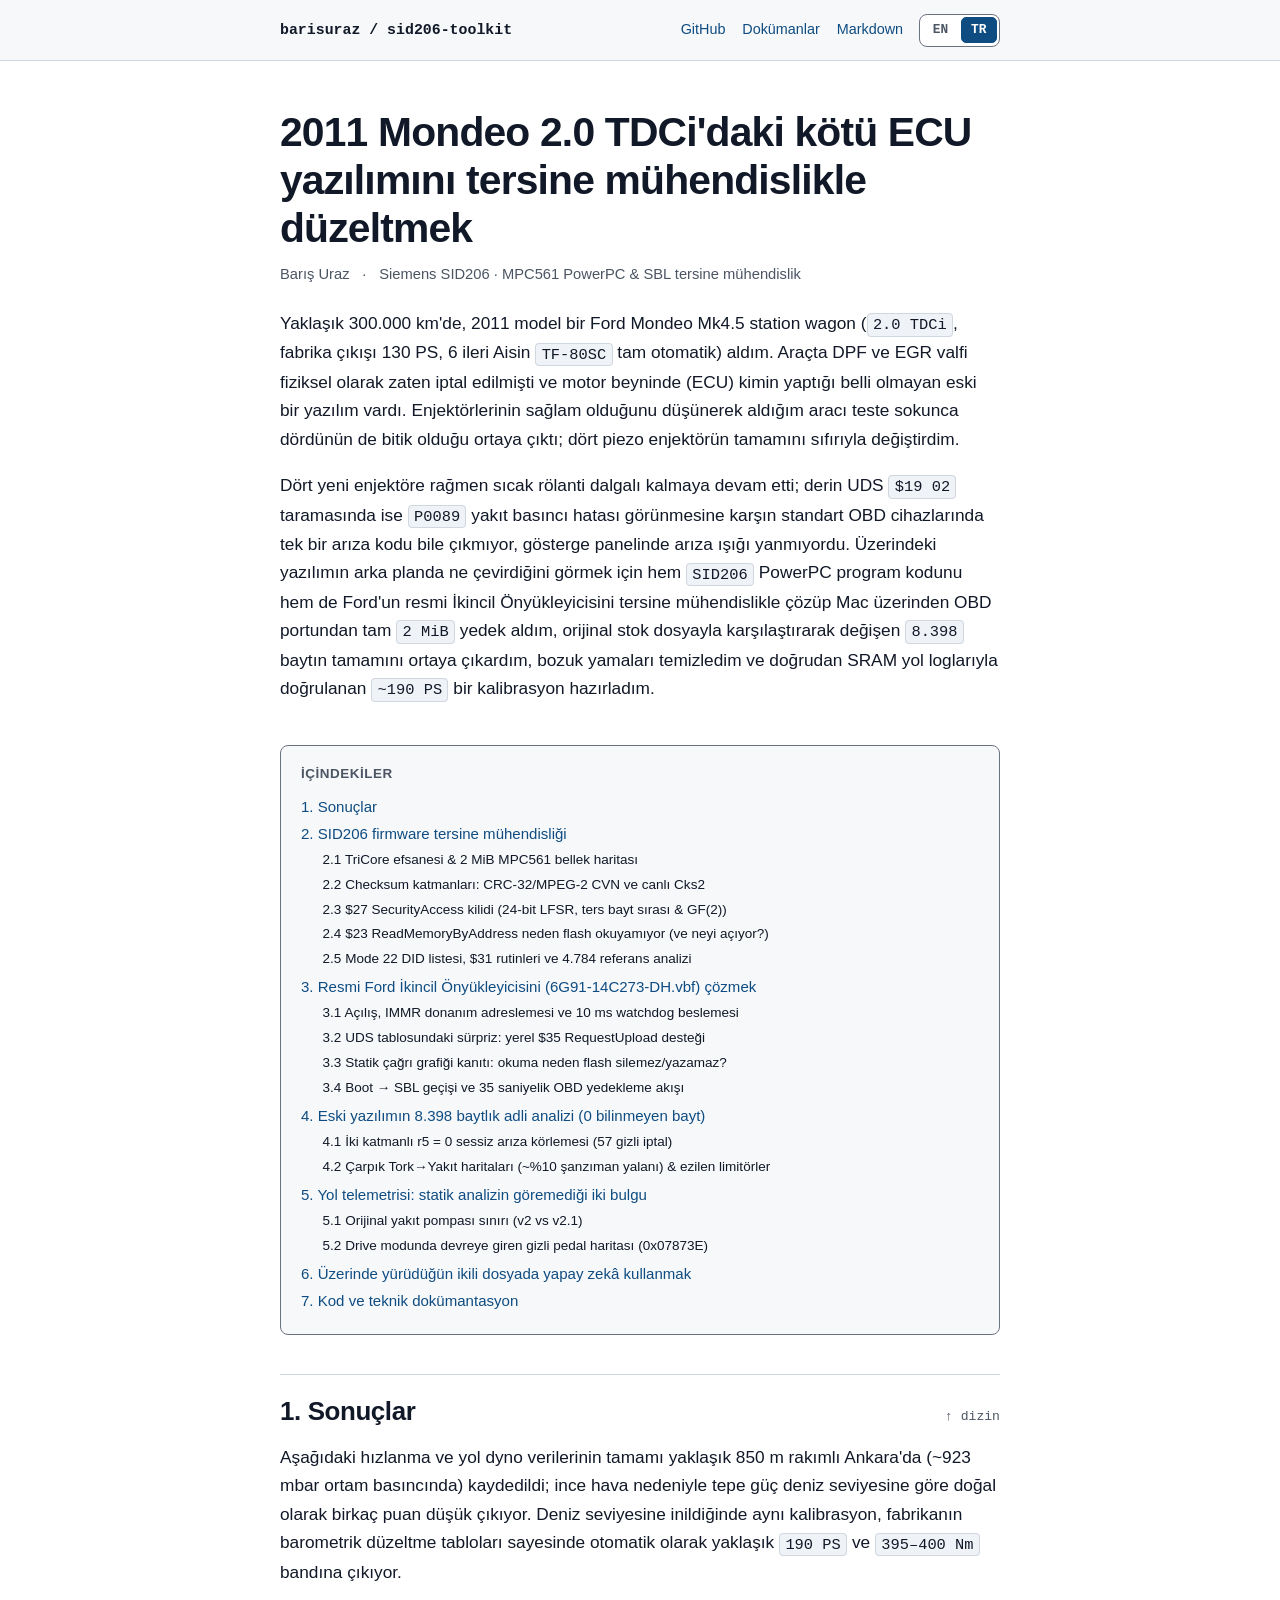
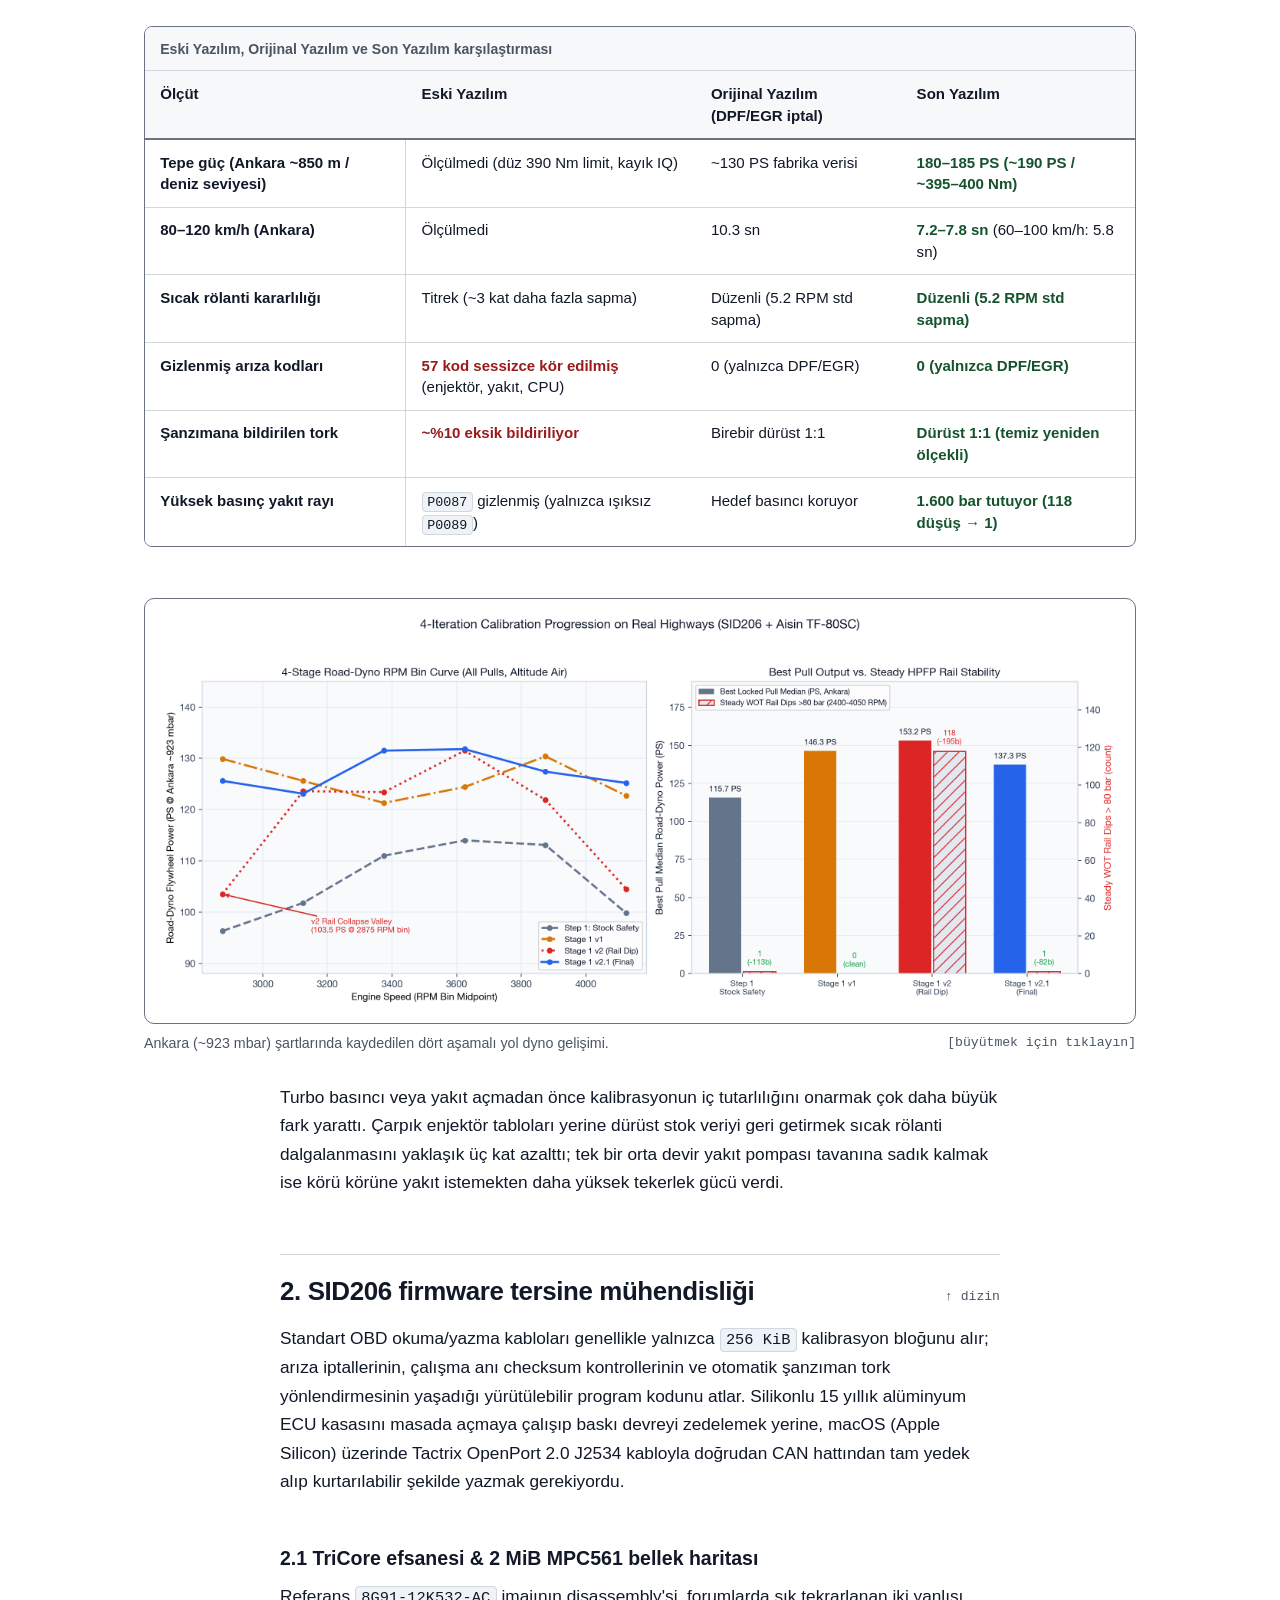
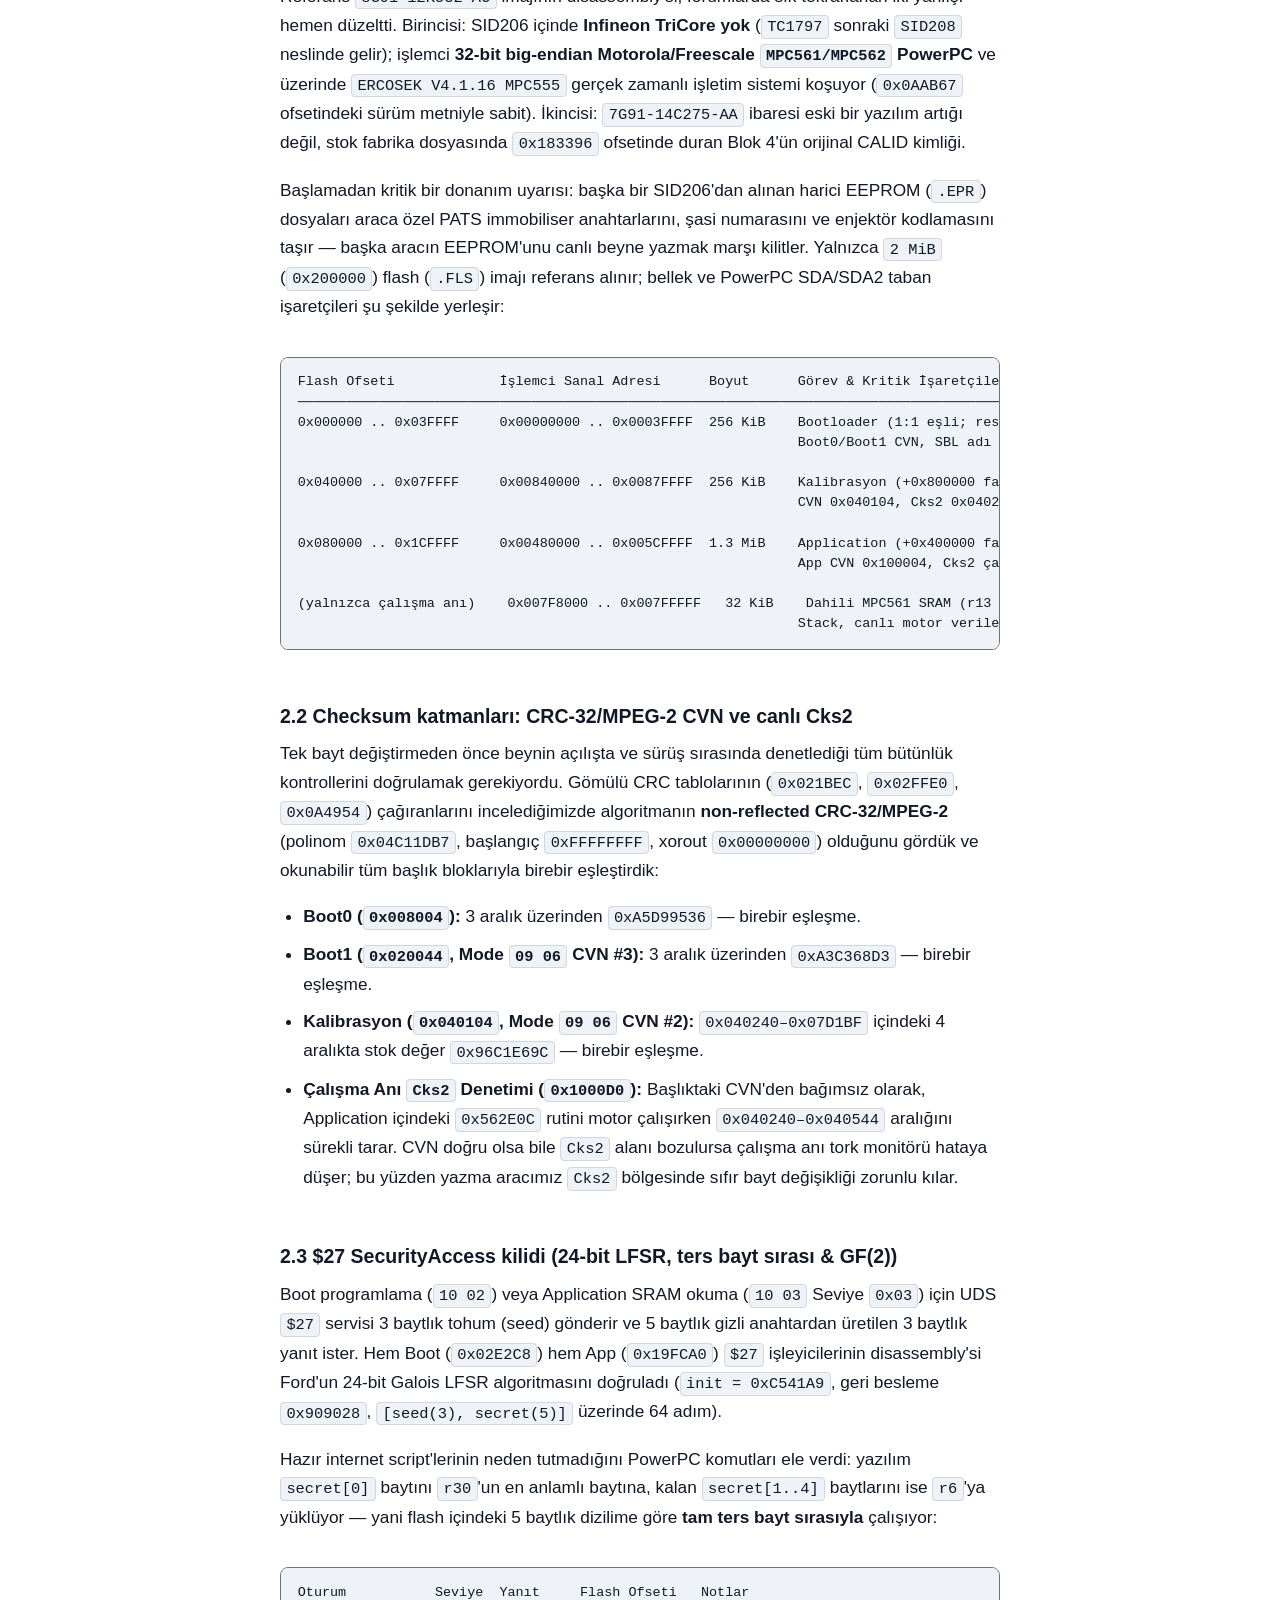
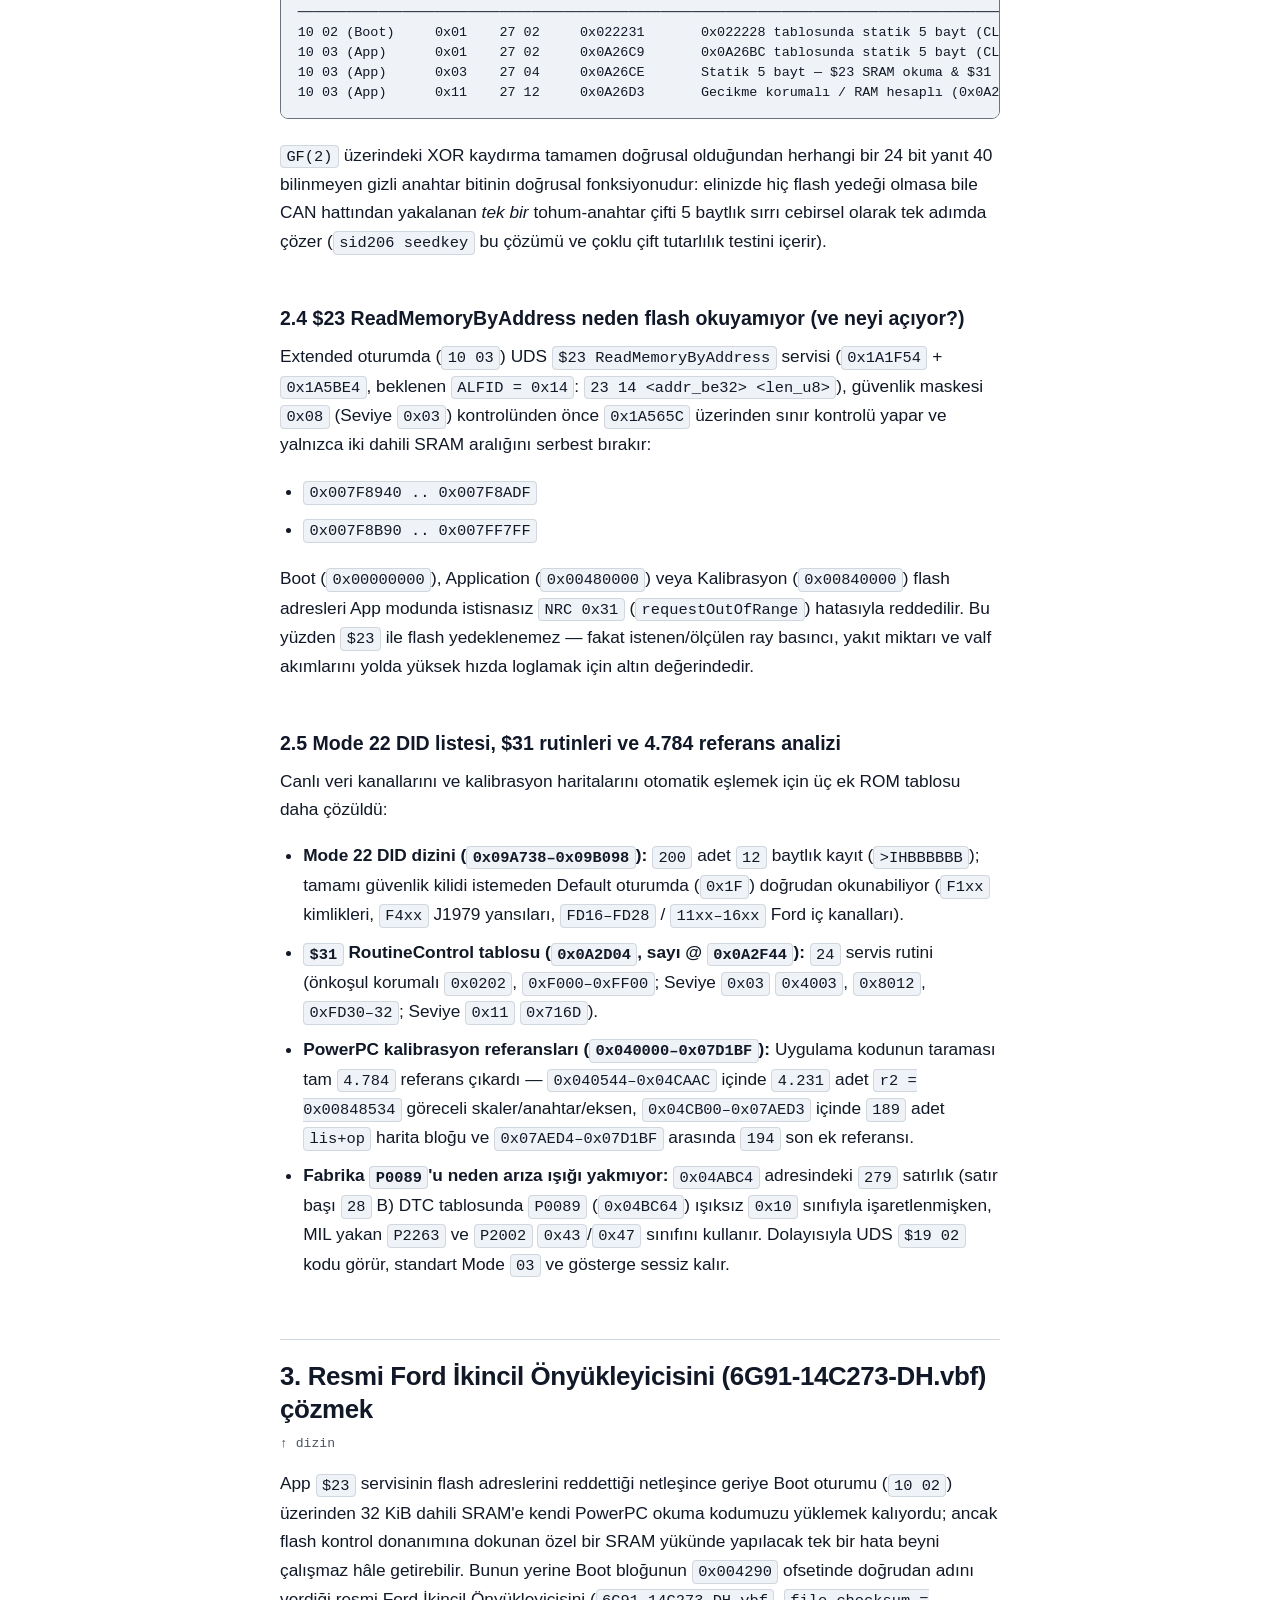
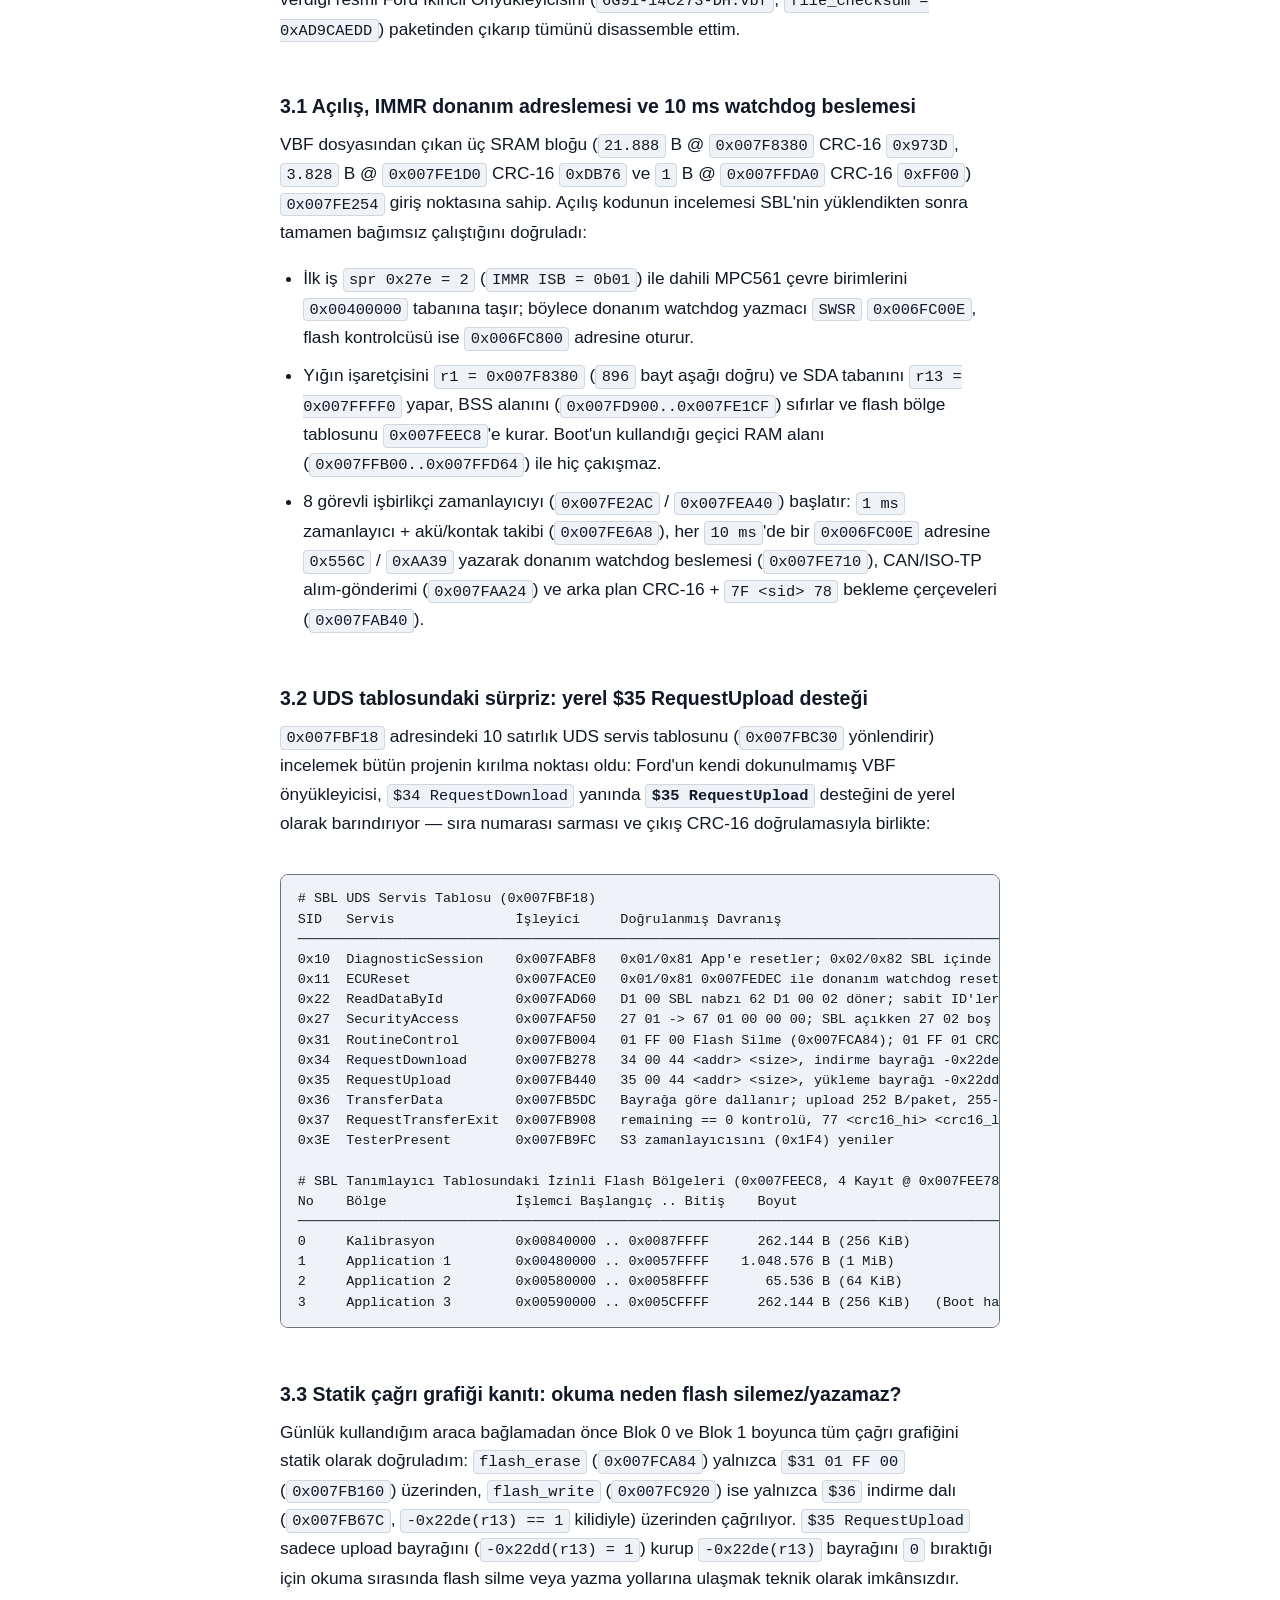
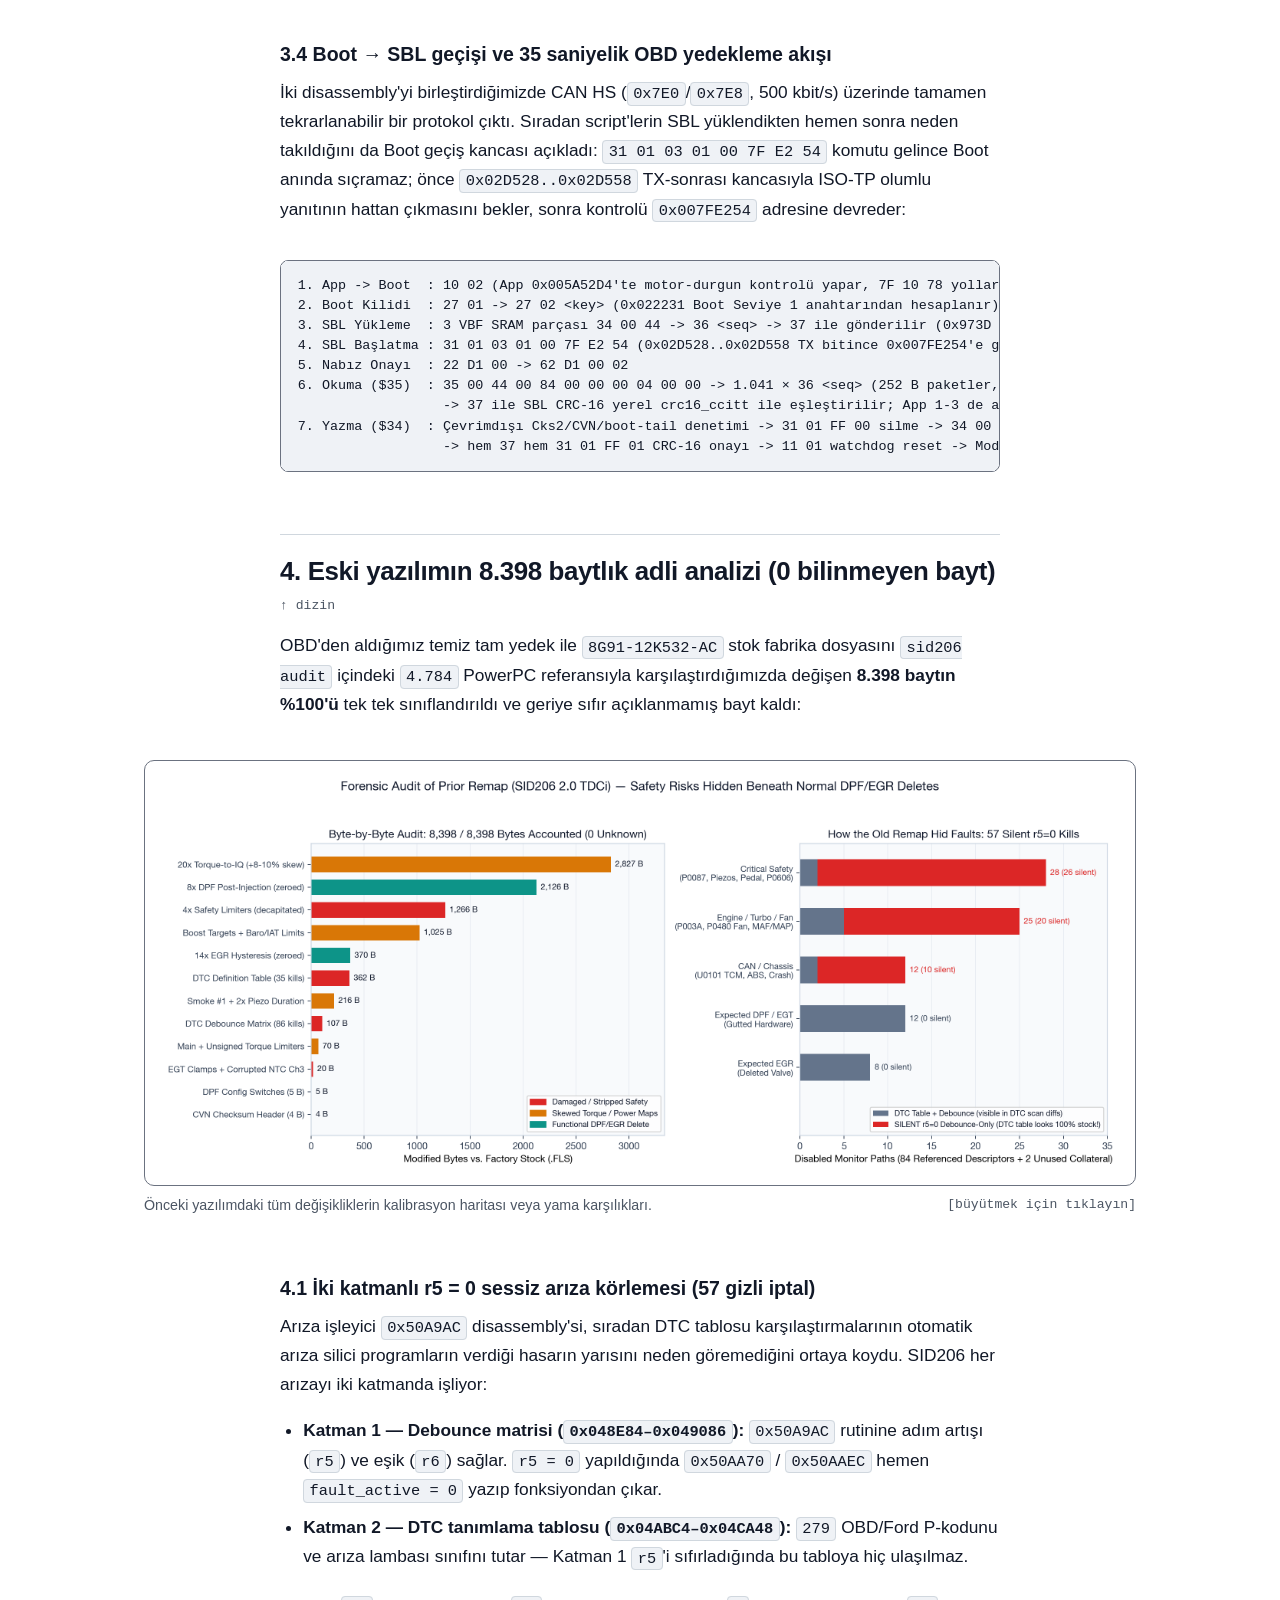
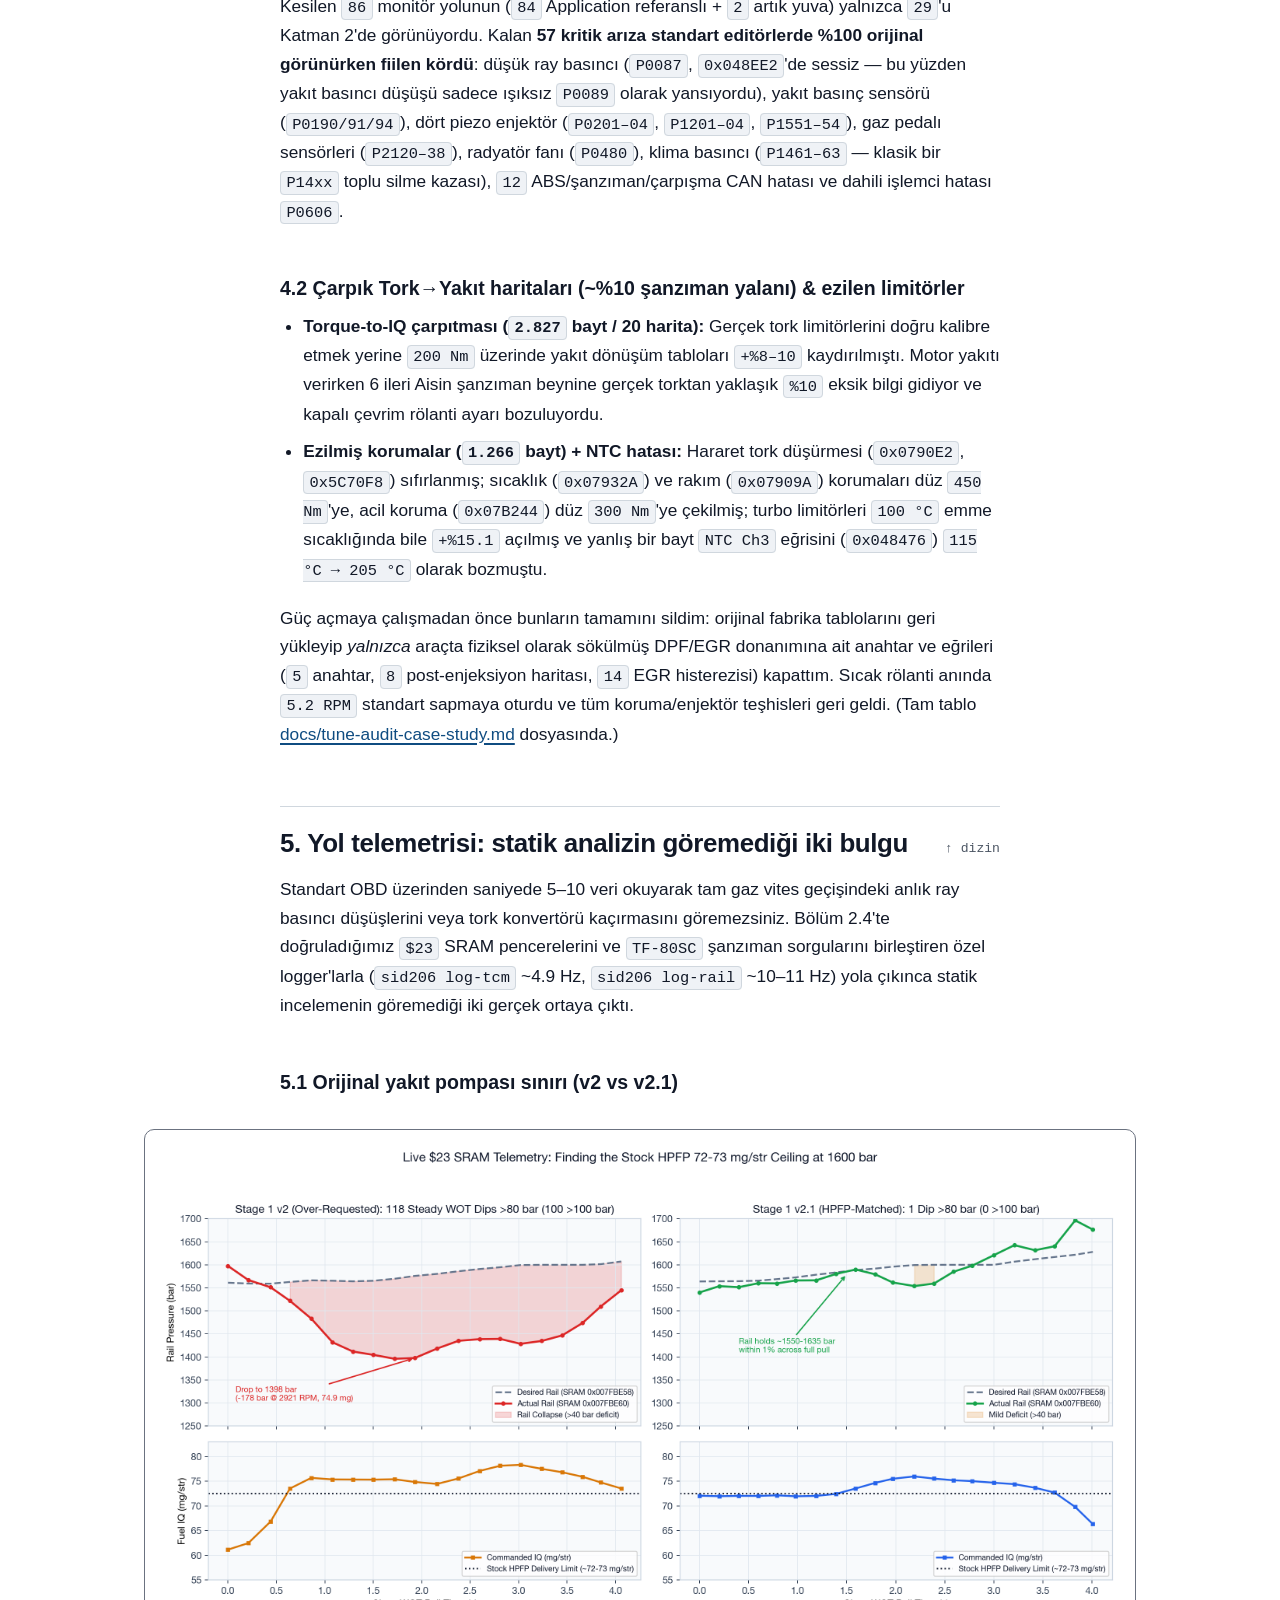
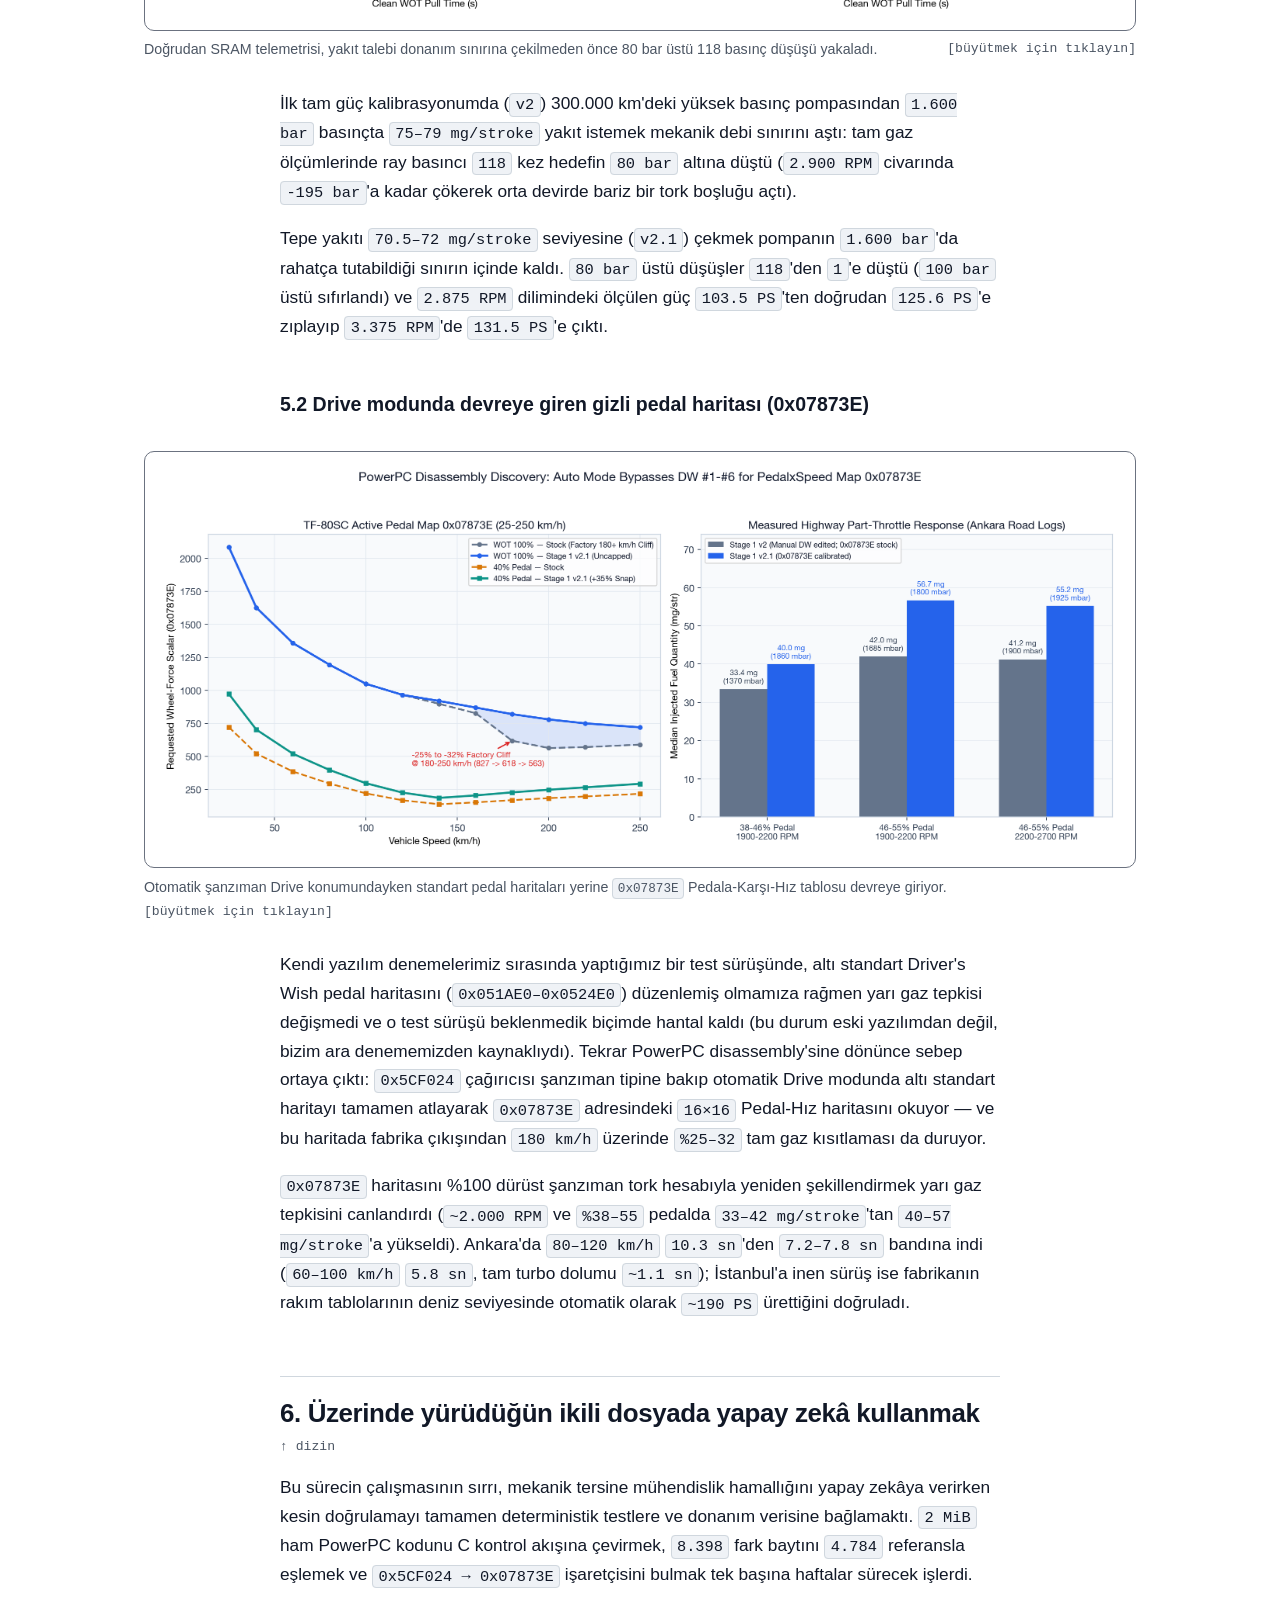
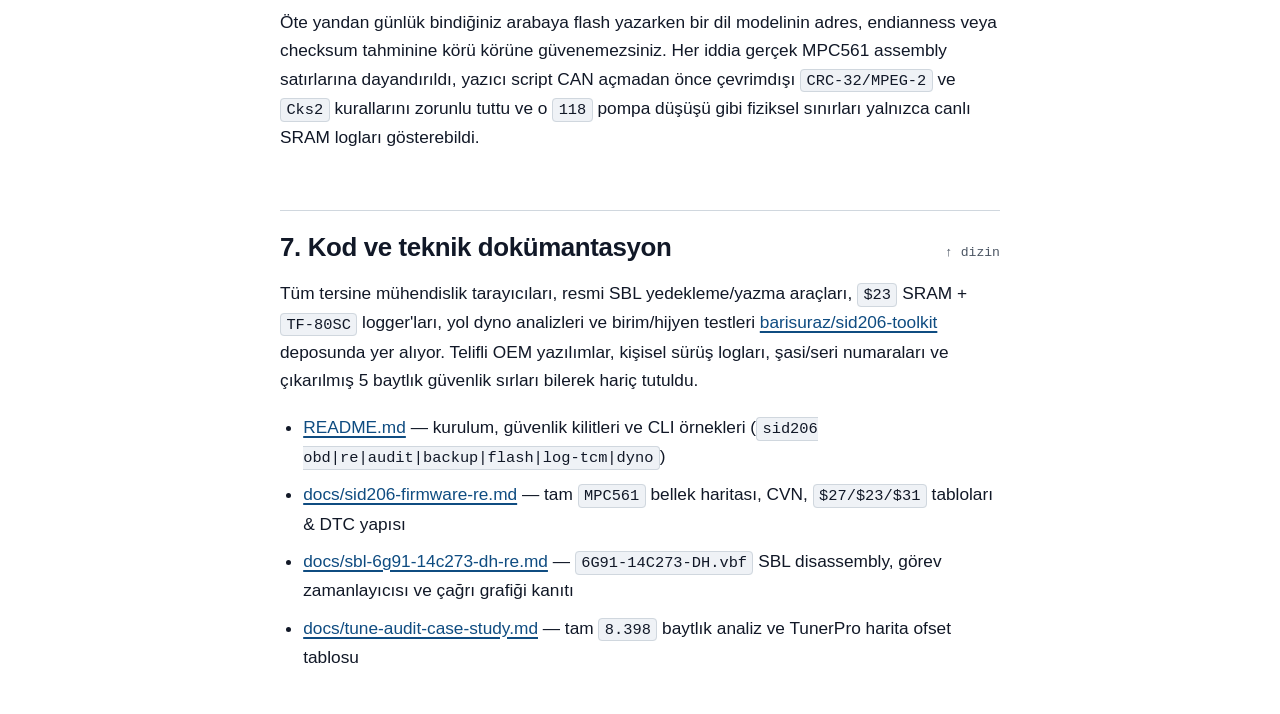
==== blog/tr/index.html @ eaf57039 "HN-style deep dive with TOC, firmware/SBL RE, TR translation, factual & header fixes" ====
<!DOCTYPE html>
<html lang="tr">
<head>
  <meta charset="utf-8">
  <meta name="viewport" content="width=device-width, initial-scale=1.0">
  <meta name="color-scheme" content="light dark">
  <title>2011 Mondeo 2.0 TDCi'daki kötü ECU yazılımını tersine mühendislikle düzeltmek</title>
  <meta name="description" content="Siemens SID206 MPC561 PowerPC yazılımını ve resmi Ford İkincil Önyükleyicisini (6G91-14C273-DH) tersine mühendislikle çözerek OBD'den 2 MiB yedek alma, 57 gizli arıza iptalini bulma ve ~190 PS temiz yazılım yazma süreci.">
  <meta name="author" content="Barış Uraz">
  <link rel="canonical" href="https://barisuraz.github.io/sid206-toolkit/tr/">
  <link rel="alternate" hreflang="en" href="https://barisuraz.github.io/sid206-toolkit/">
  <link rel="alternate" hreflang="tr" href="https://barisuraz.github.io/sid206-toolkit/tr/">
  <link rel="alternate" hreflang="x-default" href="https://barisuraz.github.io/sid206-toolkit/">

  <meta property="og:type" content="article">
  <meta property="og:locale" content="tr_TR">
  <meta property="og:locale:alternate" content="en_US">
  <meta property="og:site_name" content="sid206-toolkit">
  <meta property="og:title" content="2011 Mondeo 2.0 TDCi'daki kötü ECU yazılımını tersine mühendislikle düzeltmek">
  <meta property="og:description" content="SID206 firmware ve resmi Ford SBL disassembly ile OBD üzerinden 2 MiB tam yedek alıp 8.398 baytlık eski yazılımı inceleyerek ~190 PS temiz Stage 1 hazırlama hikâyesi.">
  <meta property="og:url" content="https://barisuraz.github.io/sid206-toolkit/tr/">
  <meta property="og:image" content="https://barisuraz.github.io/sid206-toolkit/assets/road-dyno-progression.png">
  <meta property="og:image:width" content="2520">
  <meta property="og:image:height" content="1044">
  <meta property="og:image:alt" content="Ankara'da ölçülen dört aşamalı yol dyno güç eğrileri">

  <meta name="twitter:card" content="summary_large_image">
  <meta name="twitter:title" content="2011 Mondeo 2.0 TDCi'daki kötü ECU yazılımını tersine mühendislikle düzeltmek">
  <meta name="twitter:description" content="SID206 PowerPC yazılımını ve Ford'un resmi SBL dosyasını çözerek OBD'den 2 MiB okuma, 57 gizli arıza iptalini ortaya çıkarma ve ~190 PS kalibrasyon süreci.">
  <meta name="twitter:image" content="https://barisuraz.github.io/sid206-toolkit/assets/road-dyno-progression.png">

  <link rel="icon" href="data:image/svg+xml,%3Csvg xmlns='http://www.w3.org/2000/svg' viewBox='0 0 64 64'%3E%3Crect width='64' height='64' rx='12' fill='%230f4c81'/%3E%3Ctext x='32' y='42' font-family='monospace' font-size='26' font-weight='700' text-anchor='middle' fill='%23ffffff'%3ESID%3C/text%3E%3C/svg%3E">
  <link rel="stylesheet" href="../assets/style.css">
  <script src="../assets/blog.js" defer></script>
</head>
<body>
  <header class="site-header grid-band">
    <div class="header-inner">
      <a class="brand" href="https://github.com/barisuraz/sid206-toolkit">barisuraz / sid206-toolkit</a>
      <div class="header-controls">
        <nav class="header-nav" aria-label="Depo bağlantıları">
          <ul>
            <li><a href="https://github.com/barisuraz/sid206-toolkit">GitHub</a></li>
            <li><a href="https://github.com/barisuraz/sid206-toolkit/tree/main/docs">Dokümanlar</a></li>
            <li><a href="https://github.com/barisuraz/sid206-toolkit/blob/main/blog/post.md">Markdown</a></li>
          </ul>
        </nav>
        <nav class="lang-switch" aria-label="Dil seçimi">
          <a href="../" lang="en" hreflang="en">EN</a>
          <a href="./" lang="tr" hreflang="tr" aria-current="page">TR</a>
        </nav>
      </div>
    </div>
  </header>

  <main>
    <article class="grid-band">
      <h1>2011 Mondeo 2.0 TDCi'daki kötü ECU yazılımını tersine mühendislikle düzeltmek</h1>
      <p class="meta-line">
        <span>Barış Uraz</span>
        <span aria-hidden="true">·</span>
        <span>Siemens SID206 · MPC561 PowerPC &amp; SBL tersine mühendislik</span>
      </p>

      <p>Yaklaşık 300.000 km'de, 2011 model bir Ford Mondeo Mk4.5 station wagon (<code>2.0 TDCi</code>, fabrika çıkışı 130 PS, 6 ileri Aisin <code>TF-80SC</code> tam otomatik) aldım. Araçta DPF ve EGR valfi fiziksel olarak zaten iptal edilmişti ve motor beyninde (ECU) kimin yaptığı belli olmayan eski bir yazılım vardı. Enjektörlerinin sağlam olduğunu düşünerek aldığım aracı teste sokunca dördünün de bitik olduğu ortaya çıktı; dört piezo enjektörün tamamını sıfırıyla değiştirdim.</p>

      <p>Dört yeni enjektöre rağmen sıcak rölanti dalgalı kalmaya devam etti; derin UDS <code>$19 02</code> taramasında ise <code>P0089</code> yakıt basıncı hatası görünmesine karşın standart OBD cihazlarında tek bir arıza kodu bile çıkmıyor, gösterge panelinde arıza ışığı yanmıyordu. Üzerindeki yazılımın arka planda ne çevirdiğini görmek için hem <code>SID206</code> PowerPC program kodunu hem de Ford'un resmi İkincil Önyükleyicisini tersine mühendislikle çözüp Mac üzerinden OBD portundan tam <code>2 MiB</code> yedek aldım, orijinal stok dosyayla karşılaştırarak değişen <code>8.398</code> baytın tamamını ortaya çıkardım, bozuk yamaları temizledim ve doğrudan SRAM yol loglarıyla doğrulanan <code>~190 PS</code> bir kalibrasyon hazırladım.</p>

      <nav id="contents" class="toc-box" aria-labelledby="toc-heading">
        <p id="toc-heading" class="toc-heading">İçindekiler</p>
        <ol>
          <li><a href="#results">1. Sonuçlar</a></li>
          <li>
            <a href="#firmware-re">2. SID206 firmware tersine mühendisliği</a>
            <ol>
              <li><a href="#memory-map">2.1 TriCore efsanesi &amp; 2 MiB MPC561 bellek haritası</a></li>
              <li><a href="#checksums">2.2 Checksum katmanları: CRC-32/MPEG-2 CVN ve canlı Cks2</a></li>
              <li><a href="#seedkey">2.3 $27 SecurityAccess kilidi (24-bit LFSR, ters bayt sırası &amp; GF(2))</a></li>
              <li><a href="#sram-read">2.4 $23 ReadMemoryByAddress neden flash okuyamıyor (ve neyi açıyor?)</a></li>
              <li><a href="#tables-xrefs">2.5 Mode 22 DID listesi, $31 rutinleri ve 4.784 referans analizi</a></li>
            </ol>
          </li>
          <li>
            <a href="#sbl-re">3. Resmi Ford İkincil Önyükleyicisini (6G91-14C273-DH.vbf) çözmek</a>
            <ol>
              <li><a href="#sbl-startup">3.1 Açılış, IMMR donanım adreslemesi ve 10 ms watchdog beslemesi</a></li>
              <li><a href="#sbl-dispatch">3.2 UDS tablosundaki sürpriz: yerel $35 RequestUpload desteği</a></li>
              <li><a href="#sbl-safety">3.3 Statik çağrı grafiği kanıtı: okuma neden flash silemez/yazamaz?</a></li>
              <li><a href="#sbl-handoff">3.4 Boot → SBL geçişi ve 35 saniyelik OBD yedekleme akışı</a></li>
            </ol>
          </li>
          <li>
            <a href="#audit">4. Eski yazılımın 8.398 baytlık adli analizi (0 bilinmeyen bayt)</a>
            <ol>
              <li><a href="#silent-dtc">4.1 İki katmanlı r5 = 0 sessiz arıza körlemesi (57 gizli iptal)</a></li>
              <li><a href="#torque-lie">4.2 Çarpık Tork→Yakıt haritaları (~%10 şanzıman yalanı) &amp; ezilen limitörler</a></li>
            </ol>
          </li>
          <li>
            <a href="#road-logging">5. Yol telemetrisi: statik analizin göremediği iki bulgu</a>
            <ol>
              <li><a href="#fuel-pump">5.1 Orijinal yakıt pompası sınırı (v2 vs v2.1)</a></li>
              <li><a href="#auto-pedal">5.2 Drive modunda devreye giren gizli pedal haritası (0x07873E)</a></li>
            </ol>
          </li>
          <li><a href="#ai">6. Üzerinde yürüdüğün ikili dosyada yapay zekâ kullanmak</a></li>
          <li><a href="#repo">7. Kod ve teknik dokümantasyon</a></li>
        </ol>
      </nav>

      <section id="results" class="section-band">
        <div class="section-head">
          <h2>1. Sonuçlar</h2>
          <a class="back-top" href="#contents">↑ dizin</a>
        </div>

        <p>Aşağıdaki hızlanma ve yol dyno verilerinin tamamı yaklaşık 850 m rakımlı Ankara'da (~923 mbar ortam basıncında) kaydedildi; ince hava nedeniyle tepe güç deniz seviyesine göre doğal olarak birkaç puan düşük çıkıyor. Deniz seviyesine inildiğinde aynı kalibrasyon, fabrikanın barometrik düzeltme tabloları sayesinde otomatik olarak yaklaşık <code>190 PS</code> ve <code>395–400 Nm</code> bandına çıkıyor.</p>

        <div tabindex="0" role="region" aria-labelledby="results-table-caption" class="table-wrapper wide">
          <table>
            <caption id="results-table-caption">Eski Yazılım, Orijinal Yazılım ve Son Yazılım karşılaştırması</caption>
            <thead>
              <tr>
                <th scope="col">Ölçüt</th>
                <th scope="col">Eski Yazılım</th>
                <th scope="col">Orijinal Yazılım (DPF/EGR iptal)</th>
                <th scope="col">Son Yazılım</th>
              </tr>
            </thead>
            <tbody>
              <tr>
                <th scope="row">Tepe güç (Ankara ~850 m / deniz seviyesi)</th>
                <td>Ölçülmedi (düz 390 Nm limit, kayık IQ)</td>
                <td>~130 PS fabrika verisi</td>
                <td><span class="badge-good">180–185 PS (~190 PS / ~395–400 Nm)</span></td>
              </tr>
              <tr>
                <th scope="row">80–120 km/h (Ankara)</th>
                <td>Ölçülmedi</td>
                <td>10.3 sn</td>
                <td><span class="badge-good">7.2–7.8 sn</span> (60–100 km/h: 5.8 sn)</td>
              </tr>
              <tr>
                <th scope="row">Sıcak rölanti kararlılığı</th>
                <td>Titrek (~3 kat daha fazla sapma)</td>
                <td>Düzenli (5.2 RPM std sapma)</td>
                <td><span class="badge-good">Düzenli (5.2 RPM std sapma)</span></td>
              </tr>
              <tr>
                <th scope="row">Gizlenmiş arıza kodları</th>
                <td><span class="badge-warn">57 kod sessizce kör edilmiş</span> (enjektör, yakıt, CPU)</td>
                <td>0 (yalnızca DPF/EGR)</td>
                <td><span class="badge-good">0 (yalnızca DPF/EGR)</span></td>
              </tr>
              <tr>
                <th scope="row">Şanzımana bildirilen tork</th>
                <td><span class="badge-warn">~%10 eksik bildiriliyor</span></td>
                <td>Birebir dürüst 1:1</td>
                <td><span class="badge-good">Dürüst 1:1 (temiz yeniden ölçekli)</span></td>
              </tr>
              <tr>
                <th scope="row">Yüksek basınç yakıt rayı</th>
                <td><code>P0087</code> gizlenmiş (yalnızca ışıksız <code>P0089</code>)</td>
                <td>Hedef basıncı koruyor</td>
                <td><span class="badge-good">1.600 bar tutuyor (118 düşüş → 1)</span></td>
              </tr>
            </tbody>
          </table>
        </div>

        <figure class="wide">
          <div class="chart-frame">
            <button
              type="button"
              class="chart-trigger"
              data-full-src="../assets/road-dyno-progression.png"
              data-caption="Ankara'da ölçülen dört aşamalı yol dyno gelişimi (~923 mbar)"
              aria-label="Grafiği büyüt: Ankara'da ölçülen dört aşamalı yol dyno gelişimi"
            >
              <img
                src="../assets/road-dyno-progression.png"
                alt="Orijinal yazılım, v2 yakıt pompası düşüşü, v2.1 toparlanması ve son yazılımı gösteren dört aşamalı yol dyno grafiği"
                width="2520"
                height="1044"
                fetchpriority="high"
              >
            </button>
          </div>
          <figcaption>
            <span>Ankara (~923 mbar) şartlarında kaydedilen dört aşamalı yol dyno gelişimi.</span>
            <span class="zoom-hint">[büyütmek için tıklayın]</span>
          </figcaption>
        </figure>

        <p>Turbo basıncı veya yakıt açmadan önce kalibrasyonun iç tutarlılığını onarmak çok daha büyük fark yarattı. Çarpık enjektör tabloları yerine dürüst stok veriyi geri getirmek sıcak rölanti dalgalanmasını yaklaşık üç kat azalttı; tek bir orta devir yakıt pompası tavanına sadık kalmak ise körü körüne yakıt istemekten daha yüksek tekerlek gücü verdi.</p>
      </section>

      <section id="firmware-re" class="section-band">
        <div class="section-head">
          <h2>2. SID206 firmware tersine mühendisliği</h2>
          <a class="back-top" href="#contents">↑ dizin</a>
        </div>

        <p>Standart OBD okuma/yazma kabloları genellikle yalnızca <code>256 KiB</code> kalibrasyon bloğunu alır; arıza iptallerinin, çalışma anı checksum kontrollerinin ve otomatik şanzıman tork yönlendirmesinin yaşadığı yürütülebilir program kodunu atlar. Silikonlu 15 yıllık alüminyum ECU kasasını masada açmaya çalışıp baskı devreyi zedelemek yerine, macOS (Apple Silicon) üzerinde Tactrix OpenPort 2.0 J2534 kabloyla doğrudan CAN hattından tam yedek alıp kurtarılabilir şekilde yazmak gerekiyordu.</p>

        <h3 id="memory-map">2.1 TriCore efsanesi &amp; 2 MiB MPC561 bellek haritası</h3>

        <p>Referans <code>8G91-12K532-AC</code> imajının disassembly'si, forumlarda sık tekrarlanan iki yanlışı hemen düzeltti. Birincisi: SID206 içinde <strong>Infineon TriCore yok</strong> (<code>TC1797</code> sonraki <code>SID208</code> neslinde gelir); işlemci <strong>32-bit big-endian Motorola/Freescale <code>MPC561/MPC562</code> PowerPC</strong> ve üzerinde <code>ERCOSEK V4.1.16 MPC555</code> gerçek zamanlı işletim sistemi koşuyor (<code>0x0AAB67</code> ofsetindeki sürüm metniyle sabit). İkincisi: <code>7G91-14C275-AA</code> ibaresi eski bir yazılım artığı değil, stok fabrika dosyasında <code>0x183396</code> ofsetinde duran Blok 4'ün orijinal CALID kimliği.</p>

        <p>Başlamadan kritik bir donanım uyarısı: başka bir SID206'dan alınan harici EEPROM (<code>.EPR</code>) dosyaları araca özel PATS immobiliser anahtarlarını, şasi numarasını ve enjektör kodlamasını taşır — başka aracın EEPROM'unu canlı beyne yazmak marşı kilitler. Yalnızca <code>2 MiB</code> (<code>0x200000</code>) flash (<code>.FLS</code>) imajı referans alınır; bellek ve PowerPC SDA/SDA2 taban işaretçileri şu şekilde yerleşir:</p>

        <pre role="region" aria-label="SID206 MPC561 bellek haritası" tabindex="0"><code>Flash Ofseti             İşlemci Sanal Adresi      Boyut      Görev &amp; Kritik İşaretçiler
──────────────────────────────────────────────────────────────────────────────────────────────────
0x000000 .. 0x03FFFF     0x00000000 .. 0x0003FFFF  256 KiB    Bootloader (1:1 eşli; reset 0x000100 → 0x00009F36)
                                                              Boot0/Boot1 CVN, SBL adı 0x004290, Boot anahtar 0x022231

0x040000 .. 0x07FFFF     0x00840000 .. 0x0087FFFF  256 KiB    Kalibrasyon (+0x800000 fark; r2 = 0x00848534 @ 0x19CCEC)
                                                              CVN 0x040104, Cks2 0x040240..0x040544, DTC 0x04ABC4

0x080000 .. 0x1CFFFF     0x00480000 .. 0x005CFFFF  1.3 MiB    Application (+0x400000 fark; 0x0D0000..0x0FFFFF boş 0xFF)
                                                              App CVN 0x100004, Cks2 çağırıcı 0x562E0C, Blok 4 @ 0x180000+

(yalnızca çalışma anı)    0x007F8000 .. 0x007FFFFF   32 KiB    Dahili MPC561 SRAM (r13 = 0x007FFFF0 @ 0x19CCE4)
                                                              Stack, canlı motor verileri ($23), SBL yükleme alanı</code></pre>

        <h3 id="checksums">2.2 Checksum katmanları: CRC-32/MPEG-2 CVN ve canlı Cks2</h3>

        <p>Tek bayt değiştirmeden önce beynin açılışta ve sürüş sırasında denetlediği tüm bütünlük kontrollerini doğrulamak gerekiyordu. Gömülü CRC tablolarının (<code>0x021BEC</code>, <code>0x02FFE0</code>, <code>0x0A4954</code>) çağıranlarını incelediğimizde algoritmanın <strong>non-reflected CRC-32/MPEG-2</strong> (polinom <code>0x04C11DB7</code>, başlangıç <code>0xFFFFFFFF</code>, xorout <code>0x00000000</code>) olduğunu gördük ve okunabilir tüm başlık bloklarıyla birebir eşleştirdik:</p>

        <ul>
          <li><strong>Boot0 (<code>0x008004</code>):</strong> 3 aralık üzerinden <code>0xA5D99536</code> — birebir eşleşme.</li>
          <li><strong>Boot1 (<code>0x020044</code>, Mode <code>09 06</code> CVN #3):</strong> 3 aralık üzerinden <code>0xA3C368D3</code> — birebir eşleşme.</li>
          <li><strong>Kalibrasyon (<code>0x040104</code>, Mode <code>09 06</code> CVN #2):</strong> <code>0x040240–0x07D1BF</code> içindeki 4 aralıkta stok değer <code>0x96C1E69C</code> — birebir eşleşme.</li>
          <li><strong>Çalışma Anı <code>Cks2</code> Denetimi (<code>0x1000D0</code>):</strong> Başlıktaki CVN'den bağımsız olarak, Application içindeki <code>0x562E0C</code> rutini motor çalışırken <code>0x040240–0x040544</code> aralığını sürekli tarar. CVN doğru olsa bile <code>Cks2</code> alanı bozulursa çalışma anı tork monitörü hataya düşer; bu yüzden yazma aracımız <code>Cks2</code> bölgesinde sıfır bayt değişikliği zorunlu kılar.</li>
        </ul>

        <h3 id="seedkey">2.3 $27 SecurityAccess kilidi (24-bit LFSR, ters bayt sırası &amp; GF(2))</h3>

        <p>Boot programlama (<code>10 02</code>) veya Application SRAM okuma (<code>10 03</code> Seviye <code>0x03</code>) için UDS <code>$27</code> servisi 3 baytlık tohum (seed) gönderir ve 5 baytlık gizli anahtardan üretilen 3 baytlık yanıt ister. Hem Boot (<code>0x02E2C8</code>) hem App (<code>0x19FCA0</code>) <code>$27</code> işleyicilerinin disassembly'si Ford'un 24-bit Galois LFSR algoritmasını doğruladı (<code>init = 0xC541A9</code>, geri besleme <code>0x909028</code>, <code>[seed(3), secret(5)]</code> üzerinde 64 adım).</p>

        <p>Hazır internet script'lerinin neden tutmadığını PowerPC komutları ele verdi: yazılım <code>secret[0]</code> baytını <code>r30</code>'un en anlamlı baytına, kalan <code>secret[1..4]</code> baytlarını ise <code>r6</code>'ya yüklüyor — yani flash içindeki 5 baytlık dizilime göre <strong>tam ters bayt sırasıyla</strong> çalışıyor:</p>

        <pre role="region" aria-label="SID206 SecurityAccess anahtar tablosu ofsetleri" tabindex="0"><code>Oturum           Seviye  Yanıt     Flash Ofseti   Notlar
──────────────────────────────────────────────────────────────────────────────────────────────────
10 02 (Boot)     0x01    27 02     0x022231       0x022228 tablosunda statik 5 bayt (CLI için raw[::-1])
10 03 (App)      0x01    27 02     0x0A26C9       0x0A26BC tablosunda statik 5 bayt (CLI için raw[::-1])
10 03 (App)      0x03    27 04     0x0A26CE       Statik 5 bayt — $23 SRAM okuma &amp; $31 rutin kilidini açar
10 03 (App)      0x11    27 12     0x0A26D3       Gecikme korumalı / RAM hesaplı (0x0A26DB = 0x01, r13 - 0x749e)</code></pre>

        <p><code>GF(2)</code> üzerindeki XOR kaydırma tamamen doğrusal olduğundan herhangi bir 24 bit yanıt 40 bilinmeyen gizli anahtar bitinin doğrusal fonksiyonudur: elinizde hiç flash yedeği olmasa bile CAN hattından yakalanan <em>tek bir</em> tohum-anahtar çifti 5 baytlık sırrı cebirsel olarak tek adımda çözer (<code>sid206 seedkey</code> bu çözümü ve çoklu çift tutarlılık testini içerir).</p>

        <h3 id="sram-read">2.4 $23 ReadMemoryByAddress neden flash okuyamıyor (ve neyi açıyor?)</h3>

        <p>Extended oturumda (<code>10 03</code>) UDS <code>$23 ReadMemoryByAddress</code> servisi (<code>0x1A1F54</code> + <code>0x1A5BE4</code>, beklenen <code>ALFID = 0x14</code>: <code>23 14 &lt;addr_be32&gt; &lt;len_u8&gt;</code>), güvenlik maskesi <code>0x08</code> (Seviye <code>0x03</code>) kontrolünden önce <code>0x1A565C</code> üzerinden sınır kontrolü yapar ve yalnızca iki dahili SRAM aralığını serbest bırakır:</p>

        <ul>
          <li><code>0x007F8940 .. 0x007F8ADF</code></li>
          <li><code>0x007F8B90 .. 0x007FF7FF</code></li>
        </ul>

        <p>Boot (<code>0x00000000</code>), Application (<code>0x00480000</code>) veya Kalibrasyon (<code>0x00840000</code>) flash adresleri App modunda istisnasız <code>NRC 0x31</code> (<code>requestOutOfRange</code>) hatasıyla reddedilir. Bu yüzden <code>$23</code> ile flash yedeklenemez — fakat istenen/ölçülen ray basıncı, yakıt miktarı ve valf akımlarını yolda yüksek hızda loglamak için altın değerindedir.</p>

        <h3 id="tables-xrefs">2.5 Mode 22 DID listesi, $31 rutinleri ve 4.784 referans analizi</h3>

        <p>Canlı veri kanallarını ve kalibrasyon haritalarını otomatik eşlemek için üç ek ROM tablosu daha çözüldü:</p>

        <ul>
          <li><strong>Mode 22 DID dizini (<code>0x09A738–0x09B098</code>):</strong> <code>200</code> adet <code>12</code> baytlık kayıt (<code>&gt;IHBBBBBB</code>); tamamı güvenlik kilidi istemeden Default oturumda (<code>0x1F</code>) doğrudan okunabiliyor (<code>F1xx</code> kimlikleri, <code>F4xx</code> J1979 yansıları, <code>FD16–FD28</code> / <code>11xx–16xx</code> Ford iç kanalları).</li>
          <li><strong><code>$31</code> RoutineControl tablosu (<code>0x0A2D04</code>, sayı @ <code>0x0A2F44</code>):</strong> <code>24</code> servis rutini (önkoşul korumalı <code>0x0202</code>, <code>0xF000–0xFF00</code>; Seviye <code>0x03</code> <code>0x4003</code>, <code>0x8012</code>, <code>0xFD30–32</code>; Seviye <code>0x11</code> <code>0x716D</code>).</li>
          <li><strong>PowerPC kalibrasyon referansları (<code>0x040000–0x07D1BF</code>):</strong> Uygulama kodunun taraması tam <code>4.784</code> referans çıkardı — <code>0x040544–0x04CAAC</code> içinde <code>4.231</code> adet <code>r2 = 0x00848534</code> göreceli skaler/anahtar/eksen, <code>0x04CB00–0x07AED3</code> içinde <code>189</code> adet <code>lis+op</code> harita bloğu ve <code>0x07AED4–0x07D1BF</code> arasında <code>194</code> son ek referansı.</li>
          <li><strong>Fabrika <code>P0089</code>'u neden arıza ışığı yakmıyor:</strong> <code>0x04ABC4</code> adresindeki <code>279</code> satırlık (satır başı <code>28</code> B) DTC tablosunda <code>P0089</code> (<code>0x04BC64</code>) ışıksız <code>0x10</code> sınıfıyla işaretlenmişken, MIL yakan <code>P2263</code> ve <code>P2002</code> <code>0x43</code>/<code>0x47</code> sınıfını kullanır. Dolayısıyla UDS <code>$19 02</code> kodu görür, standart Mode <code>03</code> ve gösterge sessiz kalır.</li>
        </ul>
      </section>

      <section id="sbl-re" class="section-band">
        <div class="section-head">
          <h2>3. Resmi Ford İkincil Önyükleyicisini (6G91-14C273-DH.vbf) çözmek</h2>
          <a class="back-top" href="#contents">↑ dizin</a>
        </div>

        <p>App <code>$23</code> servisinin flash adreslerini reddettiği netleşince geriye Boot oturumu (<code>10 02</code>) üzerinden 32 KiB dahili SRAM'e kendi PowerPC okuma kodumuzu yüklemek kalıyordu; ancak flash kontrol donanımına dokunan özel bir SRAM yükünde yapılacak tek bir hata beyni çalışmaz hâle getirebilir. Bunun yerine Boot bloğunun <code>0x004290</code> ofsetinde doğrudan adını verdiği resmi Ford İkincil Önyükleyicisini (<code>6G91-14C273-DH.vbf</code>, <code>file_checksum = 0xAD9CAEDD</code>) paketinden çıkarıp tümünü disassemble ettim.</p>

        <h3 id="sbl-startup">3.1 Açılış, IMMR donanım adreslemesi ve 10 ms watchdog beslemesi</h3>

        <p>VBF dosyasından çıkan üç SRAM bloğu (<code>21.888</code> B @ <code>0x007F8380</code> CRC-16 <code>0x973D</code>, <code>3.828</code> B @ <code>0x007FE1D0</code> CRC-16 <code>0xDB76</code> ve <code>1</code> B @ <code>0x007FFDA0</code> CRC-16 <code>0xFF00</code>) <code>0x007FE254</code> giriş noktasına sahip. Açılış kodunun incelemesi SBL'nin yüklendikten sonra tamamen bağımsız çalıştığını doğruladı:</p>

        <ul>
          <li>İlk iş <code>spr 0x27e = 2</code> (<code>IMMR ISB = 0b01</code>) ile dahili MPC561 çevre birimlerini <code>0x00400000</code> tabanına taşır; böylece donanım watchdog yazmacı <code>SWSR</code> <code>0x006FC00E</code>, flash kontrolcüsü ise <code>0x006FC800</code> adresine oturur.</li>
          <li>Yığın işaretçisini <code>r1 = 0x007F8380</code> (<code>896</code> bayt aşağı doğru) ve SDA tabanını <code>r13 = 0x007FFFF0</code> yapar, BSS alanını (<code>0x007FD900..0x007FE1CF</code>) sıfırlar ve flash bölge tablosunu <code>0x007FEEC8</code>'e kurar. Boot'un kullandığı geçici RAM alanı (<code>0x007FFB00..0x007FFD64</code>) ile hiç çakışmaz.</li>
          <li>8 görevli işbirlikçi zamanlayıcıyı (<code>0x007FE2AC</code> / <code>0x007FEA40</code>) başlatır: <code>1 ms</code> zamanlayıcı + akü/kontak takibi (<code>0x007FE6A8</code>), her <code>10 ms</code>'de bir <code>0x006FC00E</code> adresine <code>0x556C</code> / <code>0xAA39</code> yazarak donanım watchdog beslemesi (<code>0x007FE710</code>), CAN/ISO-TP alım-gönderimi (<code>0x007FAA24</code>) ve arka plan CRC-16 + <code>7F &lt;sid&gt; 78</code> bekleme çerçeveleri (<code>0x007FAB40</code>).</li>
        </ul>

        <h3 id="sbl-dispatch">3.2 UDS tablosundaki sürpriz: yerel $35 RequestUpload desteği</h3>

        <p><code>0x007FBF18</code> adresindeki 10 satırlık UDS servis tablosunu (<code>0x007FBC30</code> yönlendirir) incelemek bütün projenin kırılma noktası oldu: Ford'un kendi dokunulmamış VBF önyükleyicisi, <code>$34 RequestDownload</code> yanında <strong><code>$35 RequestUpload</code></strong> desteğini de yerel olarak barındırıyor — sıra numarası sarması ve çıkış CRC-16 doğrulamasıyla birlikte:</p>

        <pre role="region" aria-label="Resmi 6G91-14C273-DH.vbf UDS tablosu ve izin verilen flash bölgeleri" tabindex="0"><code># SBL UDS Servis Tablosu (0x007FBF18)
SID   Servis               İşleyici     Doğrulanmış Davranış
────────────────────────────────────────────────────────────────────────────────────────────────────
0x10  DiagnosticSession    0x007FABF8   0x01/0x81 App'e resetler; 0x02/0x82 SBL içinde kalır
0x11  ECUReset             0x007FACE0   0x01/0x81 0x007FEDEC ile donanım watchdog reset -&gt; Boot+App
0x22  ReadDataById         0x007FAD60   D1 00 SBL nabzı 62 D1 00 02 döner; sabit ID'ler Boot'tan
0x27  SecurityAccess       0x007FAF50   27 01 -&gt; 67 01 00 00 00; SBL açıkken 27 02 boş bayt kabul eder
0x31  RoutineControl       0x007FB004   01 FF 00 Flash Silme (0x007FCA84); 01 FF 01 CRC-16 CheckMemory
0x34  RequestDownload      0x007FB278   34 00 44 &lt;addr&gt; &lt;size&gt;, indirme bayrağı -0x22de(r13) = 1
0x35  RequestUpload        0x007FB440   35 00 44 &lt;addr&gt; &lt;size&gt;, yükleme bayrağı -0x22dd(r13) = 1
0x36  TransferData         0x007FB5DC   Bayrağa göre dallanır; upload 252 B/paket, 255-&gt;0 + tekrar koruma
0x37  RequestTransferExit  0x007FB908   remaining == 0 kontrolü, 77 &lt;crc16_hi&gt; &lt;crc16_lo&gt; döner
0x3E  TesterPresent        0x007FB9FC   S3 zamanlayıcısını (0x1F4) yeniler

# SBL Tanımlayıcı Tablosundaki İzinli Flash Bölgeleri (0x007FEEC8, 4 Kayıt @ 0x007FEE78)
No    Bölge                İşlemci Başlangıç .. Bitiş    Boyut
────────────────────────────────────────────────────────────────────────────────────────────────────
0     Kalibrasyon          0x00840000 .. 0x0087FFFF      262.144 B (256 KiB)
1     Application 1        0x00480000 .. 0x0057FFFF    1.048.576 B (1 MiB)
2     Application 2        0x00580000 .. 0x0058FFFF       65.536 B (64 KiB)
3     Application 3        0x00590000 .. 0x005CFFFF      262.144 B (256 KiB)   (Boot hariç)</code></pre>

        <h3 id="sbl-safety">3.3 Statik çağrı grafiği kanıtı: okuma neden flash silemez/yazamaz?</h3>

        <p>Günlük kullandığım araca bağlamadan önce Blok 0 ve Blok 1 boyunca tüm çağrı grafiğini statik olarak doğruladım: <code>flash_erase</code> (<code>0x007FCA84</code>) yalnızca <code>$31 01 FF 00</code> (<code>0x007FB160</code>) üzerinden, <code>flash_write</code> (<code>0x007FC920</code>) ise yalnızca <code>$36</code> indirme dalı (<code>0x007FB67C</code>, <code>-0x22de(r13) == 1</code> kilidiyle) üzerinden çağrılıyor. <code>$35 RequestUpload</code> sadece upload bayrağını (<code>-0x22dd(r13) = 1</code>) kurup <code>-0x22de(r13)</code> bayrağını <code>0</code> bıraktığı için okuma sırasında flash silme veya yazma yollarına ulaşmak teknik olarak imkânsızdır.</p>

        <h3 id="sbl-handoff">3.4 Boot → SBL geçişi ve 35 saniyelik OBD yedekleme akışı</h3>

        <p>İki disassembly'yi birleştirdiğimizde CAN HS (<code>0x7E0</code>/<code>0x7E8</code>, 500 kbit/s) üzerinde tamamen tekrarlanabilir bir protokol çıktı. Sıradan script'lerin SBL yüklendikten hemen sonra neden takıldığını da Boot geçiş kancası açıkladı: <code>31 01 03 01 00 7F E2 54</code> komutu gelince Boot anında sıçramaz; önce <code>0x02D528..0x02D558</code> TX-sonrası kancasıyla ISO-TP olumlu yanıtının hattan çıkmasını bekler, sonra kontrolü <code>0x007FE254</code> adresine devreder:</p>

        <pre role="region" aria-label="Boot'tan SBL'ye geçiş ve Kalibrasyon okuma/yazma protokolü" tabindex="0"><code>1. App -&gt; Boot  : 10 02 (App 0x005A52D4'te motor-durgun kontrolü yapar, 7F 10 78 yollar, 0x0003FC00'e geçer)
2. Boot Kilidi  : 27 01 -&gt; 27 02 &lt;key&gt; (0x022231 Boot Seviye 1 anahtarından hesaplanır)
3. SBL Yükleme  : 3 VBF SRAM parçası 34 00 44 -&gt; 36 &lt;seq&gt; -&gt; 37 ile gönderilir (0x973D / 0xDB76 / 0xFF00 doğrulanır)
4. SBL Başlatma : 31 01 03 01 00 7F E2 54 (0x02D528..0x02D558 TX bitince 0x007FE254'e geçer)
5. Nabız Onayı  : 22 D1 00 -&gt; 62 D1 00 02
6. Okuma ($35)  : 35 00 44 00 84 00 00 00 04 00 00 -&gt; 1.041 × 36 &lt;seq&gt; (252 B paketler, 256 KiB ~35 sn)
                  -&gt; 37 ile SBL CRC-16 yerel crc16_ccitt ile eşleştirilir; App 1-3 de aynı yoldan okunur
7. Yazma ($34)  : Çevrimdışı Cks2/CVN/boot-tail denetimi -&gt; 31 01 FF 00 silme -&gt; 34 00 44 -&gt; 252 B 36 paketler
                  -&gt; hem 37 hem 31 01 FF 01 CRC-16 onayı -&gt; 11 01 watchdog reset -&gt; Mode 09 06 CVN kontrolü</code></pre>
      </section>

      <section id="audit" class="section-band">
        <div class="section-head">
          <h2>4. Eski yazılımın 8.398 baytlık adli analizi (0 bilinmeyen bayt)</h2>
          <a class="back-top" href="#contents">↑ dizin</a>
        </div>

        <p>OBD'den aldığımız temiz tam yedek ile <code>8G91-12K532-AC</code> stok fabrika dosyasını <code>sid206 audit</code> içindeki <code>4.784</code> PowerPC referansıyla karşılaştırdığımızda değişen <strong>8.398 baytın %100'ü</strong> tek tek sınıflandırıldı ve geriye sıfır açıklanmamış bayt kaldı:</p>

        <figure class="wide">
          <div class="chart-frame">
            <button
              type="button"
              class="chart-trigger"
              data-full-src="../assets/audit-breakdown.png"
              data-caption="Değişen 8.398 baytın %100 sınıflandırma dökümü (0 bilinmeyen bayt)"
              aria-label="Grafiği büyüt: Değişen 8.398 baytın dökümü"
            >
              <img
                src="../assets/audit-breakdown.png"
                alt="Eski yazılımdaki 8.398 değişmiş baytın dağılımı; 86 devre dışı arıza yolu ve 57 sessiz arıza körlemesi"
                width="2520"
                height="1044"
                loading="lazy"
              >
            </button>
          </div>
          <figcaption>
            <span>Önceki yazılımdaki tüm değişikliklerin kalibrasyon haritası veya yama karşılıkları.</span>
            <span class="zoom-hint">[büyütmek için tıklayın]</span>
          </figcaption>
        </figure>

        <h3 id="silent-dtc">4.1 İki katmanlı r5 = 0 sessiz arıza körlemesi (57 gizli iptal)</h3>

        <p>Arıza işleyici <code>0x50A9AC</code> disassembly'si, sıradan DTC tablosu karşılaştırmalarının otomatik arıza silici programların verdiği hasarın yarısını neden göremediğini ortaya koydu. SID206 her arızayı iki katmanda işliyor:</p>

        <ul>
          <li><strong>Katman 1 — Debounce matrisi (<code>0x048E84–0x049086</code>):</strong> <code>0x50A9AC</code> rutinine adım artışı (<code>r5</code>) ve eşik (<code>r6</code>) sağlar. <code>r5 = 0</code> yapıldığında <code>0x50AA70</code> / <code>0x50AAEC</code> hemen <code>fault_active = 0</code> yazıp fonksiyondan çıkar.</li>
          <li><strong>Katman 2 — DTC tanımlama tablosu (<code>0x04ABC4–0x04CA48</code>):</strong> <code>279</code> OBD/Ford P-kodunu ve arıza lambası sınıfını tutar — Katman 1 <code>r5</code>'i sıfırladığında bu tabloya hiç ulaşılmaz.</li>
        </ul>

        <p>Kesilen <code>86</code> monitör yolunun (<code>84</code> Application referanslı + <code>2</code> artık yuva) yalnızca <code>29</code>'u Katman 2'de görünüyordu. Kalan <strong>57 kritik arıza standart editörlerde %100 orijinal görünürken fiilen kördü</strong>: düşük ray basıncı (<code>P0087</code>, <code>0x048EE2</code>'de sessiz — bu yüzden yakıt basıncı düşüşü sadece ışıksız <code>P0089</code> olarak yansıyordu), yakıt basınç sensörü (<code>P0190/91/94</code>), dört piezo enjektör (<code>P0201–04</code>, <code>P1201–04</code>, <code>P1551–54</code>), gaz pedalı sensörleri (<code>P2120–38</code>), radyatör fanı (<code>P0480</code>), klima basıncı (<code>P1461–63</code> — klasik bir <code>P14xx</code> toplu silme kazası), <code>12</code> ABS/şanzıman/çarpışma CAN hatası ve dahili işlemci hatası <code>P0606</code>.</p>

        <h3 id="torque-lie">4.2 Çarpık Tork→Yakıt haritaları (~%10 şanzıman yalanı) &amp; ezilen limitörler</h3>

        <ul>
          <li><strong>Torque-to-IQ çarpıtması (<code>2.827</code> bayt / 20 harita):</strong> Gerçek tork limitörlerini doğru kalibre etmek yerine <code>200 Nm</code> üzerinde yakıt dönüşüm tabloları <code>+%8–10</code> kaydırılmıştı. Motor yakıtı verirken 6 ileri Aisin şanzıman beynine gerçek torktan yaklaşık <code>%10</code> eksik bilgi gidiyor ve kapalı çevrim rölanti ayarı bozuluyordu.</li>
          <li><strong>Ezilmiş korumalar (<code>1.266</code> bayt) + NTC hatası:</strong> Hararet tork düşürmesi (<code>0x0790E2</code>, <code>0x5C70F8</code>) sıfırlanmış; sıcaklık (<code>0x07932A</code>) ve rakım (<code>0x07909A</code>) korumaları düz <code>450 Nm</code>'ye, acil koruma (<code>0x07B244</code>) düz <code>300 Nm</code>'ye çekilmiş; turbo limitörleri <code>100 °C</code> emme sıcaklığında bile <code>+%15.1</code> açılmış ve yanlış bir bayt <code>NTC Ch3</code> eğrisini (<code>0x048476</code>) <code>115 °C → 205 °C</code> olarak bozmuştu.</li>
        </ul>

        <p>Güç açmaya çalışmadan önce bunların tamamını sildim: orijinal fabrika tablolarını geri yükleyip <em>yalnızca</em> araçta fiziksel olarak sökülmüş DPF/EGR donanımına ait anahtar ve eğrileri (<code>5</code> anahtar, <code>8</code> post-enjeksiyon haritası, <code>14</code> EGR histerezisi) kapattım. Sıcak rölanti anında <code>5.2 RPM</code> standart sapmaya oturdu ve tüm koruma/enjektör teşhisleri geri geldi. (Tam tablo <a href="https://github.com/barisuraz/sid206-toolkit/blob/main/docs/tune-audit-case-study.md">docs/tune-audit-case-study.md</a> dosyasında.)</p>
      </section>

      <section id="road-logging" class="section-band">
        <div class="section-head">
          <h2>5. Yol telemetrisi: statik analizin göremediği iki bulgu</h2>
          <a class="back-top" href="#contents">↑ dizin</a>
        </div>

        <p>Standart OBD üzerinden saniyede 5–10 veri okuyarak tam gaz vites geçişindeki anlık ray basıncı düşüşlerini veya tork konvertörü kaçırmasını göremezsiniz. Bölüm 2.4'te doğruladığımız <code>$23</code> SRAM pencerelerini ve <code>TF-80SC</code> şanzıman sorgularını birleştiren özel logger'larla (<code>sid206 log-tcm</code> ~4.9 Hz, <code>sid206 log-rail</code> ~10–11 Hz) yola çıkınca statik incelemenin göremediği iki gerçek ortaya çıktı.</p>

        <h3 id="fuel-pump">5.1 Orijinal yakıt pompası sınırı (v2 vs v2.1)</h3>

        <figure class="wide">
          <div class="chart-frame">
            <button
              type="button"
              class="chart-trigger"
              data-full-src="../assets/rail-ceiling-v2-vs-v21.png"
              data-caption="Yakıt ray basıncı takibi: v2'de 118 (>80 bar) düşüş vs v2.1'de yalnızca 1 düşüş"
              aria-label="Grafiği büyüt: v2 ve v2.1 yakıt ray basıncı düşüşü karşılaştırması"
            >
              <img
                src="../assets/rail-ceiling-v2-vs-v21.png"
                alt="v2 yazılımında -195 bar'a kadar inen 118 ray basıncı düşüşünü ve v2.1'de 1.600 bar'ın tutulmasını gösteren grafik"
                width="2484"
                height="1224"
                loading="lazy"
              >
            </button>
          </div>
          <figcaption>
            <span>Doğrudan SRAM telemetrisi, yakıt talebi donanım sınırına çekilmeden önce 80 bar üstü 118 basınç düşüşü yakaladı.</span>
            <span class="zoom-hint">[büyütmek için tıklayın]</span>
          </figcaption>
        </figure>

        <p>İlk tam güç kalibrasyonumda (<code>v2</code>) 300.000 km'deki yüksek basınç pompasından <code>1.600 bar</code> basınçta <code>75–79 mg/stroke</code> yakıt istemek mekanik debi sınırını aştı: tam gaz ölçümlerinde ray basıncı <code>118</code> kez hedefin <code>80 bar</code> altına düştü (<code>2.900 RPM</code> civarında <code>-195 bar</code>'a kadar çökerek orta devirde bariz bir tork boşluğu açtı).</p>

        <p>Tepe yakıtı <code>70.5–72 mg/stroke</code> seviyesine (<code>v2.1</code>) çekmek pompanın <code>1.600 bar</code>'da rahatça tutabildiği sınırın içinde kaldı. <code>80 bar</code> üstü düşüşler <code>118</code>'den <code>1</code>'e düştü (<code>100 bar</code> üstü sıfırlandı) ve <code>2.875 RPM</code> dilimindeki ölçülen güç <code>103.5 PS</code>'ten doğrudan <code>125.6 PS</code>'e zıplayıp <code>3.375 RPM</code>'de <code>131.5 PS</code>'e çıktı.</p>

        <h3 id="auto-pedal">5.2 Drive modunda devreye giren gizli pedal haritası (0x07873E)</h3>

        <figure class="wide">
          <div class="chart-frame">
            <button
              type="button"
              class="chart-trigger"
              data-full-src="../assets/auto-pedal-0x07873e.png"
              data-caption="Otomatik şanzıman pedal haritası 0x07873E ve otoban ölçümleri"
              aria-label="Grafiği büyüt: 0x07873E otomatik pedal haritası ve otoban yakıt kazancı"
            >
              <img
                src="../assets/auto-pedal-0x07873e.png"
                alt="0x07873E otomatik pedal haritasındaki yüksek hız kesintisinin düzeltilmesi ve otobanda yarı gaz yakıt artışı"
                width="2484"
                height="1007"
                loading="lazy"
              >
            </button>
          </div>
          <figcaption>
            <span>Otomatik şanzıman Drive konumundayken standart pedal haritaları yerine <code>0x07873E</code> Pedala-Karşı-Hız tablosu devreye giriyor.</span>
            <span class="zoom-hint">[büyütmek için tıklayın]</span>
          </figcaption>
        </figure>

        <p>Kendi yazılım denemelerimiz sırasında yaptığımız bir test sürüşünde, altı standart Driver's Wish pedal haritasını (<code>0x051AE0–0x0524E0</code>) düzenlemiş olmamıza rağmen yarı gaz tepkisi değişmedi ve o test sürüşü beklenmedik biçimde hantal kaldı (bu durum eski yazılımdan değil, bizim ara denememizden kaynaklıydı). Tekrar PowerPC disassembly'sine dönünce sebep ortaya çıktı: <code>0x5CF024</code> çağırıcısı şanzıman tipine bakıp otomatik Drive modunda altı standart haritayı tamamen atlayarak <code>0x07873E</code> adresindeki <code>16×16</code> Pedal-Hız haritasını okuyor — ve bu haritada fabrika çıkışından <code>180 km/h</code> üzerinde <code>%25–32</code> tam gaz kısıtlaması da duruyor.</p>

        <p><code>0x07873E</code> haritasını %100 dürüst şanzıman tork hesabıyla yeniden şekillendirmek yarı gaz tepkisini canlandırdı (<code>~2.000 RPM</code> ve <code>%38–55</code> pedalda <code>33–42 mg/stroke</code>'tan <code>40–57 mg/stroke</code>'a yükseldi). Ankara'da <code>80–120 km/h</code> <code>10.3 sn</code>'den <code>7.2–7.8 sn</code> bandına indi (<code>60–100 km/h</code> <code>5.8 sn</code>, tam turbo dolumu <code>~1.1 sn</code>); İstanbul'a inen sürüş ise fabrikanın rakım tablolarının deniz seviyesinde otomatik olarak <code>~190 PS</code> ürettiğini doğruladı.</p>
      </section>

      <section id="ai" class="section-band">
        <div class="section-head">
          <h2>6. Üzerinde yürüdüğün ikili dosyada yapay zekâ kullanmak</h2>
          <a class="back-top" href="#contents">↑ dizin</a>
        </div>

        <p>Bu sürecin çalışmasının sırrı, mekanik tersine mühendislik hamallığını yapay zekâya verirken kesin doğrulamayı tamamen deterministik testlere ve donanım verisine bağlamaktı. <code>2 MiB</code> ham PowerPC kodunu C kontrol akışına çevirmek, <code>8.398</code> fark baytını <code>4.784</code> referansla eşlemek ve <code>0x5CF024 → 0x07873E</code> işaretçisini bulmak tek başına haftalar sürecek işlerdi.</p>

        <p>Öte yandan günlük bindiğiniz arabaya flash yazarken bir dil modelinin adres, endianness veya checksum tahminine körü körüne güvenemezsiniz. Her iddia gerçek MPC561 assembly satırlarına dayandırıldı, yazıcı script CAN açmadan önce çevrimdışı <code>CRC-32/MPEG-2</code> ve <code>Cks2</code> kurallarını zorunlu tuttu ve o <code>118</code> pompa düşüşü gibi fiziksel sınırları yalnızca canlı SRAM logları gösterebildi.</p>
      </section>

      <section id="repo" class="section-band">
        <div class="section-head">
          <h2>7. Kod ve teknik dokümantasyon</h2>
          <a class="back-top" href="#contents">↑ dizin</a>
        </div>

        <p>Tüm tersine mühendislik tarayıcıları, resmi SBL yedekleme/yazma araçları, <code>$23</code> SRAM + <code>TF-80SC</code> logger'ları, yol dyno analizleri ve birim/hijyen testleri <a href="https://github.com/barisuraz/sid206-toolkit">barisuraz/sid206-toolkit</a> deposunda yer alıyor. Telifli OEM yazılımlar, kişisel sürüş logları, şasi/seri numaraları ve çıkarılmış 5 baytlık güvenlik sırları bilerek hariç tutuldu.</p>

        <ul>
          <li><a href="https://github.com/barisuraz/sid206-toolkit/blob/main/README.md">README.md</a> — kurulum, güvenlik kilitleri ve CLI örnekleri (<code>sid206 obd|re|audit|backup|flash|log-tcm|dyno</code>)</li>
          <li><a href="https://github.com/barisuraz/sid206-toolkit/blob/main/docs/sid206-firmware-re.md">docs/sid206-firmware-re.md</a> — tam <code>MPC561</code> bellek haritası, CVN, <code>$27/$23/$31</code> tabloları &amp; DTC yapısı</li>
          <li><a href="https://github.com/barisuraz/sid206-toolkit/blob/main/docs/sbl-6g91-14c273-dh-re.md">docs/sbl-6g91-14c273-dh-re.md</a> — <code>6G91-14C273-DH.vbf</code> SBL disassembly, görev zamanlayıcısı ve çağrı grafiği kanıtı</li>
          <li><a href="https://github.com/barisuraz/sid206-toolkit/blob/main/docs/tune-audit-case-study.md">docs/tune-audit-case-study.md</a> — tam <code>8.398</code> baytlık analiz ve TunerPro harita ofset tablosu</li>
        </ul>
      </section>
    </article>
  </main>

  <footer class="site-footer grid-band">
    <div class="footer-inner">
      <span>MIT Lisansı · <a href="https://github.com/barisuraz/sid206-toolkit">github.com/barisuraz/sid206-toolkit</a></span>
      <span>macOS (Apple Silicon) + Tactrix OpenPort 2.0</span>
    </div>
  </footer>

  <dialog id="lightbox" closedby="any" aria-labelledby="lightbox-caption">
    <div class="lightbox-bar">
      <p id="lightbox-caption" class="lightbox-title"></p>
      <form method="dialog">
        <button type="submit" class="lightbox-close">Kapat</button>
      </form>
    </div>
    <div class="lightbox-body">
      <img id="lightbox-img" alt="">
    </div>
  </dialog>
</body>
</html>
---- blog/assets/style.css ----
:root {
  color-scheme: light dark;

  --bg-light: #ffffff;
  --bg-dark: #0d1117;
  --surface-light: #f6f8fa;
  --surface-dark: #161b22;
  --text-light: #111827;
  --text-dark: #e6edf3;
  --muted-light: #4b5563;
  --muted-dark: #9da7b3;
  --border-light: #6b7280;
  --border-dark: #656e7a;
  --rule-light: #d0d7de;
  --rule-dark: #30363d;
  --accent-light: #0f4c81;
  --accent-dark: #58a6ff;
  --accent-text-light: #ffffff;
  --accent-text-dark: #0d1117;
  --code-bg-light: #eff2f6;
  --code-bg-dark: #1f242c;
  --good-text-light: #14532d;
  --good-text-dark: #7ee787;
  --warn-text-light: #991b1b;
  --warn-text-dark: #ff9492;
  --scrollbar-thumb-light: #5c6570;
  --scrollbar-thumb-dark: #8b949e;
  --scrollbar-track-light: #eaeef2;
  --scrollbar-track-dark: #1c2128;

  --bg: var(--bg-light);
  --surface: var(--surface-light);
  --text: var(--text-light);
  --muted: var(--muted-light);
  --border: var(--border-light);
  --rule: var(--rule-light);
  --accent: var(--accent-light);
  --accent-text: var(--accent-text-light);
  --code-bg: var(--code-bg-light);
  --good-text: var(--good-text-light);
  --warn-text: var(--warn-text-light);
  --scrollbar-thumb: var(--scrollbar-thumb-light);
  --scrollbar-track: var(--scrollbar-track-light);
}

@media (prefers-color-scheme: dark) {
  :root {
    --bg: var(--bg-dark);
    --surface: var(--surface-dark);
    --text: var(--text-dark);
    --muted: var(--muted-dark);
    --border: var(--border-dark);
    --rule: var(--rule-dark);
    --accent: var(--accent-dark);
    --accent-text: var(--accent-text-dark);
    --code-bg: var(--code-bg-dark);
    --good-text: var(--good-text-dark);
    --warn-text: var(--warn-text-dark);
    --scrollbar-thumb: var(--scrollbar-thumb-dark);
    --scrollbar-track: var(--scrollbar-track-dark);
  }
}

@supports (color: light-dark(white, black)) {
  :root {
    --bg: light-dark(var(--bg-light), var(--bg-dark));
    --surface: light-dark(var(--surface-light), var(--surface-dark));
    --text: light-dark(var(--text-light), var(--text-dark));
    --muted: light-dark(var(--muted-light), var(--muted-dark));
    --border: light-dark(var(--border-light), var(--border-dark));
    --rule: light-dark(var(--rule-light), var(--rule-dark));
    --accent: light-dark(var(--accent-light), var(--accent-dark));
    --accent-text: light-dark(var(--accent-text-light), var(--accent-text-dark));
    --code-bg: light-dark(var(--code-bg-light), var(--code-bg-dark));
    --good-text: light-dark(var(--good-text-light), var(--good-text-dark));
    --warn-text: light-dark(var(--warn-text-light), var(--warn-text-dark));
    --scrollbar-thumb: light-dark(var(--scrollbar-thumb-light), var(--scrollbar-thumb-dark));
    --scrollbar-track: light-dark(var(--scrollbar-track-light), var(--scrollbar-track-dark));
  }
}

:root {
  scrollbar-color: var(--scrollbar-thumb) var(--scrollbar-track);
  accent-color: var(--accent);
}

@supports not (scrollbar-color: auto) {
  :root::-webkit-scrollbar,
  .table-wrapper::-webkit-scrollbar,
  pre::-webkit-scrollbar {
    width: 12px;
    height: 12px;
  }

  :root::-webkit-scrollbar-thumb,
  .table-wrapper::-webkit-scrollbar-thumb,
  pre::-webkit-scrollbar-thumb {
    background: var(--scrollbar-thumb);
  }

  :root::-webkit-scrollbar-track,
  .table-wrapper::-webkit-scrollbar-track,
  pre::-webkit-scrollbar-track {
    background: var(--scrollbar-track);
  }
}

*,
*::before,
*::after {
  box-sizing: border-box;
}

body {
  margin: 0;
  background-color: var(--bg);
  color: var(--text);
  font-family: -apple-system, BlinkMacSystemFont, "Segoe UI", Roboto, "Helvetica Neue", Arial, sans-serif;
  font-size: clamp(1rem, 0.96rem + 0.22vw, 1.08rem);
  line-height: 1.65;
  -webkit-font-smoothing: antialiased;
  text-rendering: optimizeLegibility;
}

.grid-band {
  display: grid;
  grid-template-columns:
    minmax(clamp(1rem, 4vw, 2.5rem), 1fr)
    minmax(0, 45rem)
    minmax(clamp(1rem, 4vw, 2.5rem), 1fr);
}

.grid-band > * {
  grid-column: 2;
  min-inline-size: 0;
}

.grid-band > .wide {
  grid-column: 1 / -1;
  inline-size: min(62rem, calc(100% - 2 * clamp(1rem, 4vw, 2.5rem)));
  justify-self: center;
}

.grid-band > .section-band {
  grid-column: 1 / -1;
  display: grid;
  grid-template-columns:
    minmax(clamp(1rem, 4vw, 2.5rem), 1fr)
    minmax(0, 45rem)
    minmax(clamp(1rem, 4vw, 2.5rem), 1fr);
}

.section-band > * {
  grid-column: 2;
  min-inline-size: 0;
}

.section-band > .wide {
  grid-column: 1 / -1;
  inline-size: min(62rem, calc(100% - 2 * clamp(1rem, 4vw, 2.5rem)));
  justify-self: center;
}

a {
  color: var(--accent);
  text-decoration-thickness: 1.5px;
  text-underline-offset: 0.18em;
}

a:hover {
  text-decoration-thickness: 2.5px;
}

:focus-visible {
  outline: 2.5px solid var(--accent);
  outline-offset: 2px;
}

/* Header & EN/TR switcher (strict flex vertical centering) */
.site-header {
  border-block-end: 1px solid var(--rule);
  background-color: var(--surface);
  padding-block: 0.85rem;
}

.header-inner {
  display: flex;
  flex-wrap: wrap;
  align-items: center;
  justify-content: space-between;
  gap: 0.6rem 1rem;
}

.brand {
  display: inline-flex;
  align-items: center;
  font-family: ui-monospace, SFMono-Regular, Menlo, Monaco, Consolas, monospace;
  font-size: 0.93rem;
  font-weight: 600;
  line-height: 1.25;
  white-space: nowrap;
  color: var(--text);
  text-decoration: none;
}

.brand:hover {
  color: var(--accent);
}

.header-controls {
  display: flex;
  flex-wrap: wrap;
  align-items: center;
  gap: 0.6rem 1rem;
}

.header-nav ul {
  display: flex;
  flex-wrap: wrap;
  align-items: center;
  list-style: none;
  margin: 0;
  padding: 0;
  gap: 0.45rem 1.05rem;
  font-size: 0.9rem;
}

.header-nav li {
  margin: 0;
  padding: 0;
}

.header-nav a {
  display: inline-flex;
  align-items: center;
  line-height: 1.25;
  white-space: nowrap;
  text-decoration: none;
  font-weight: 500;
}

.header-nav a:hover {
  text-decoration: underline;
}

.lang-switch {
  display: inline-flex;
  align-items: center;
  padding: 0.15rem;
  border: 1px solid var(--border);
  border-radius: 8px;
  background-color: var(--bg);
  gap: 0.15rem;
}

.lang-switch a {
  font-family: ui-monospace, SFMono-Regular, Menlo, Monaco, Consolas, monospace;
  font-size: 0.8rem;
  font-weight: 600;
  line-height: 1;
  padding: 0.36rem 0.58rem;
  border-radius: 5px;
  text-decoration: none;
  color: var(--muted);
  border: 1px solid transparent;
  white-space: nowrap;
}

.lang-switch a:hover {
  color: var(--text);
}

.lang-switch a[aria-current="page"] {
  background-color: var(--accent);
  color: var(--accent-text);
  border-color: var(--accent);
  font-weight: 700;
}

/* Main typography & Hacker News style Table of Contents box */
main {
  padding-block: clamp(1.8rem, 4vw, 2.9rem) clamp(3rem, 6vw, 4.5rem);
}

h1 {
  margin-block: 0 0.6rem;
  font-size: clamp(1.75rem, 1.35rem + 1.8vw, 2.55rem);
  line-height: 1.18;
  letter-spacing: -0.02em;
}

.meta-line {
  margin-block: 0 1.45rem;
  color: var(--muted);
  font-size: 0.92rem;
  display: flex;
  flex-wrap: wrap;
  gap: 0.35rem 0.8rem;
}

.toc-box {
  margin-block: 1.5rem 2rem;
  padding: 1.05rem 1.25rem;
  background-color: var(--surface);
  border: 1px solid var(--border);
  border-radius: 8px;
}

.toc-heading {
  margin-block: 0 0.65rem;
  font-size: 0.84rem;
  font-weight: 700;
  letter-spacing: 0.04em;
  text-transform: uppercase;
  color: var(--muted);
}

.toc-box ol {
  margin: 0;
  padding-inline-start: 0;
  list-style: none;
  font-size: 0.94rem;
  line-height: 1.48;
}

.toc-box ol ol {
  padding-inline-start: 1.35rem;
  margin-block: 0.25rem 0.45rem;
  font-size: 0.9em;
}

.toc-box li {
  margin-block: 0.3rem;
}

.toc-box a {
  text-decoration: none;
  font-weight: 500;
}

.toc-box ol ol a {
  font-weight: 400;
  color: var(--text);
}

.toc-box a:hover {
  text-decoration: underline;
  color: var(--accent);
}

.section-head {
  display: flex;
  flex-wrap: wrap;
  align-items: baseline;
  justify-content: space-between;
  gap: 0.4rem 1rem;
  margin-block: 2.5rem 0.95rem;
  padding-block-start: 1.25rem;
  border-block-start: 1px solid var(--rule);
}

section:first-of-type .section-head {
  margin-block-start: 0.4rem;
}

.section-head h2 {
  margin: 0;
  padding: 0;
  border: none;
  font-size: clamp(1.3rem, 1.15rem + 0.68vw, 1.62rem);
  line-height: 1.28;
  letter-spacing: -0.015em;
}

.back-top {
  font-family: ui-monospace, SFMono-Regular, Menlo, Monaco, Consolas, monospace;
  font-size: 0.82rem;
  color: var(--muted);
  text-decoration: none;
  white-space: nowrap;
}

.back-top:hover {
  color: var(--accent);
  text-decoration: underline;
}

h3 {
  margin-block: 1.95rem 0.65rem;
  font-size: clamp(1.06rem, 1rem + 0.32vw, 1.22rem);
  line-height: 1.35;
}

p {
  margin-block: 0 1.12rem;
}

main section ul,
main section ol {
  margin-block: 0 1.25rem;
  padding-inline-start: 1.45rem;
}

main section li + li {
  margin-block-start: 0.55rem;
}

code {
  font-family: ui-monospace, SFMono-Regular, Menlo, Monaco, Consolas, monospace;
  font-size: 0.89em;
  background-color: var(--code-bg);
  padding: 0.12em 0.35em;
  border-radius: 4px;
  border: 1px solid var(--rule);
}

pre {
  margin-block: 1.15rem 1.35rem;
  padding: 0.9rem 1.05rem;
  overflow-x: auto;
  border: 1px solid var(--border);
  border-radius: 8px;
  background-color: var(--code-bg);
  font-family: ui-monospace, SFMono-Regular, Menlo, Monaco, Consolas, monospace;
  font-size: 0.84rem;
  line-height: 1.5;
  scrollbar-color: var(--scrollbar-thumb) var(--scrollbar-track);
}

pre code {
  background: none;
  border: none;
  padding: 0;
  font-size: inherit;
}

.badge-good {
  color: var(--good-text);
  font-weight: 700;
}

.badge-warn {
  color: var(--warn-text);
  font-weight: 700;
}

/* Responsive table */
.table-wrapper {
  overflow: auto;
  max-inline-size: 100%;
  max-block-size: min(560px, 85vh);
  container-type: inline-size;
  margin-block: 1.35rem 1.75rem;
  border: 1px solid var(--border);
  border-radius: 8px;
  background-color: var(--bg);
  scrollbar-color: var(--scrollbar-thumb) var(--scrollbar-track);
}

table {
  inline-size: 100%;
  border-collapse: separate;
  border-spacing: 0;
  font-size: 0.94rem;
  line-height: 1.45;
  --label-2: "Old Remap";
  --label-3: "Restored Stock (DPF/EGR off)";
  --label-4: "Final Tune";
}

html:lang(tr) table {
  --label-2: "Eski Yazılım";
  --label-3: "Orijinal Yazılım (DPF/EGR iptal)";
  --label-4: "Son Yazılım";
}

caption {
  padding: 0.72rem 0.95rem;
  text-align: start;
  font-size: 0.88rem;
  font-weight: 600;
  color: var(--muted);
  background-color: var(--surface);
  border-block-end: 1px solid var(--rule);
}

thead {
  position: sticky;
  inset-block-start: 0;
  z-index: 2;
  background-color: var(--surface);
}

th,
td {
  padding: 0.72rem 0.95rem;
  text-align: start;
  vertical-align: top;
  border-block-end: 1px solid var(--rule);
}

thead th {
  font-weight: 700;
  border-block-end: 2px solid var(--border);
  background-color: var(--surface);
}

tbody th {
  position: sticky;
  inset-inline-start: 0;
  z-index: 1;
  background-color: var(--bg);
  font-weight: 600;
  border-inline-end: 1px solid var(--rule);
}

tbody tr:last-child th,
tbody tr:last-child td {
  border-block-end: none;
}

@container (width < 600px) {
  .table-wrapper {
    max-block-size: none;
    border: none;
    background-color: transparent;
  }

  table,
  thead,
  tbody,
  tr,
  th,
  td {
    display: block;
  }

  caption {
    border: 1px solid var(--border);
    border-radius: 8px;
    margin-block-end: 0.85rem;
  }

  thead {
    display: none;
  }

  tr {
    margin-block-end: 0.9rem;
    border: 1px solid var(--border);
    border-radius: 8px;
    overflow: hidden;
    background-color: var(--bg);
  }

  tbody th {
    position: sticky;
    inset-block-start: 0;
    z-index: 2;
    background-color: var(--surface);
    border-inline-end: none;
    border-block-end: 1px solid var(--border);
  }

  td {
    border-block-end: 1px solid var(--rule);
  }

  td::before {
    display: block;
    font-size: 0.8rem;
    font-weight: 700;
    color: var(--muted);
    margin-block-end: 0.15rem;
  }

  td:nth-child(2)::before {
    content: var(--label-2);
  }

  td:nth-child(3)::before {
    content: var(--label-3);
  }

  td:nth-child(4)::before {
    content: var(--label-4);
  }

  tbody tr:last-child td:last-child {
    border-block-end: none;
  }
}

/* Chart figures */
figure {
  margin-block: 1.45rem 1.8rem;
  margin-inline: 0;
}

.chart-frame {
  background-color: #ffffff;
  border: 1px solid var(--border);
  border-radius: 10px;
  padding: clamp(0.35rem, 1.1vw, 0.75rem);
}

.chart-trigger {
  display: block;
  inline-size: 100%;
  padding: 0;
  margin: 0;
  border: 0;
  background: transparent;
  cursor: zoom-in;
  border-radius: 6px;
}

.chart-trigger img {
  display: block;
  inline-size: 100%;
  block-size: auto;
  border-radius: 6px;
}

figcaption {
  margin-block-start: 0.55rem;
  color: var(--muted);
  font-size: 0.89rem;
  line-height: 1.45;
  display: flex;
  flex-wrap: wrap;
  justify-content: space-between;
  gap: 0.25rem 0.75rem;
}

.zoom-hint {
  font-family: ui-monospace, SFMono-Regular, Menlo, Monaco, Consolas, monospace;
  font-size: 0.82rem;
}

/* Modal dialog lightbox */
dialog#lightbox {
  max-inline-size: min(96dvw, 80rem);
  max-block-size: 94dvh;
  margin: auto;
  padding: 0;
  border: 1.5px solid var(--border);
  border-radius: 12px;
  background-color: var(--surface);
  color: var(--text);
}

dialog#lightbox::backdrop {
  background-color: rgba(0, 0, 0, 0.74);
  backdrop-filter: blur(3px);
}

.lightbox-bar {
  display: flex;
  align-items: center;
  justify-content: space-between;
  gap: 1rem;
  padding: 0.7rem 1rem;
  border-block-end: 1px solid var(--rule);
}

.lightbox-title {
  margin: 0;
  font-size: 0.92rem;
  color: var(--muted);
}

.lightbox-close {
  font: inherit;
  font-size: 0.9rem;
  font-weight: 600;
  padding: 0.35rem 0.8rem;
  border-radius: 6px;
  border: 1px solid var(--border);
  background-color: var(--bg);
  color: var(--text);
  cursor: pointer;
}

.lightbox-close:hover {
  border-color: var(--accent);
  color: var(--accent);
}

.lightbox-body {
  padding: 0.75rem;
  background-color: #ffffff;
  overflow: auto;
  max-block-size: calc(94dvh - 3.6rem);
}

.lightbox-body img {
  display: block;
  inline-size: 100%;
  block-size: auto;
}

.site-footer {
  border-block-start: 1px solid var(--rule);
  background-color: var(--surface);
  padding-block: 1.6rem;
  color: var(--muted);
  font-size: 0.9rem;
}

.footer-inner {
  display: flex;
  flex-wrap: wrap;
  justify-content: space-between;
  gap: 0.5rem 1.25rem;
}

@media (prefers-contrast: more) {
  :root {
    --muted-light: #1f2937;
    --muted-dark: #d1d5db;
    --border-light: #111827;
    --border-dark: #e5e7eb;
    --rule-light: #4b5563;
    --rule-dark: #9ca3af;
  }
}

@media (forced-colors: active) {
  body,
  .site-header,
  .toc-box,
  .site-footer,
  .table-wrapper,
  thead th,
  tbody th,
  caption,
  pre,
  .lang-switch,
  dialog#lightbox {
    background-color: Canvas;
    color: CanvasText;
    border-color: CanvasText;
  }

  .lang-switch a[aria-current="page"] {
    background-color: Highlight;
    color: HighlightText;
    border-color: Highlight;
  }

  .chart-frame,
  .lightbox-body {
    forced-color-adjust: none;
    background-color: #ffffff;
    border: 2px solid CanvasText;
  }

  a {
    color: LinkText;
  }

  .meta-line,
  figcaption,
  .lightbox-title,
  .site-footer,
  .toc-heading,
  .back-top {
    color: GrayText;
  }

  .lightbox-close {
    background-color: ButtonFace;
    color: ButtonText;
    border: 1px solid ButtonText;
  }

  :focus-visible {
    outline-color: Highlight;
  }
}
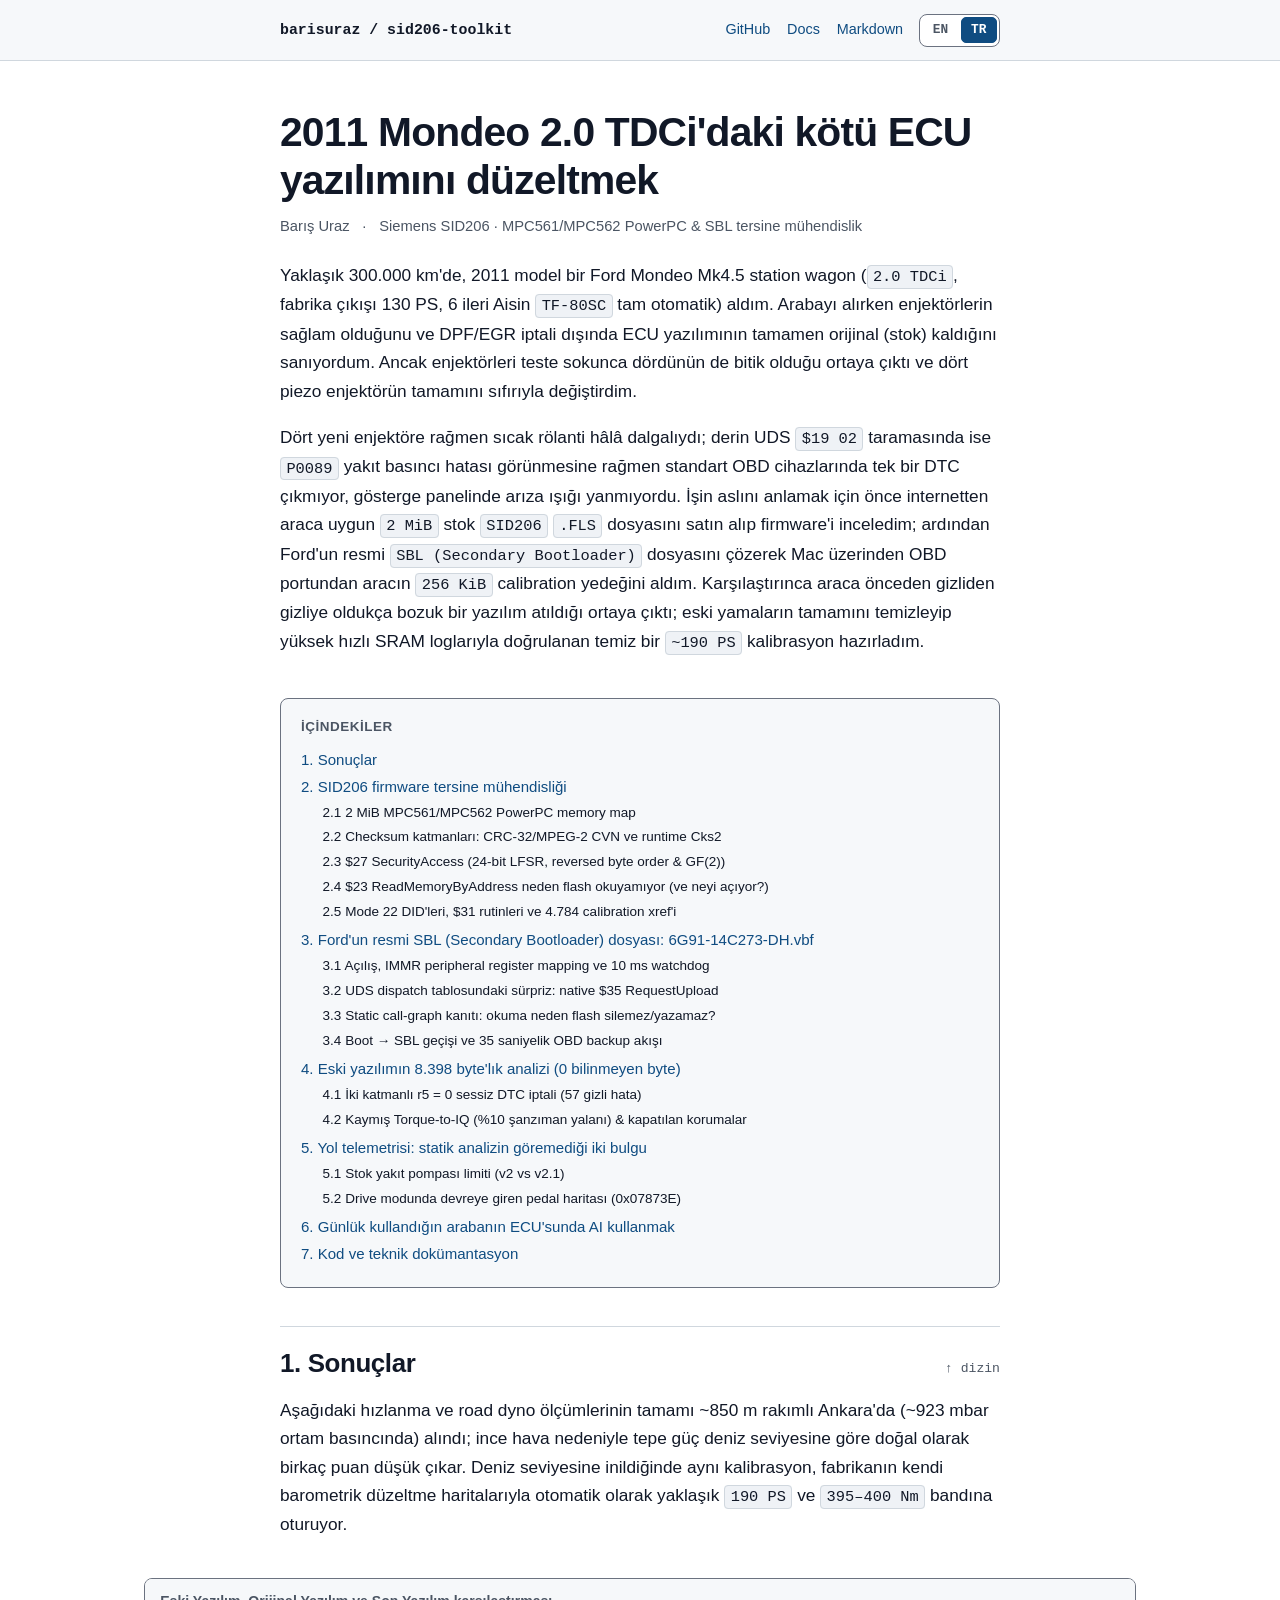
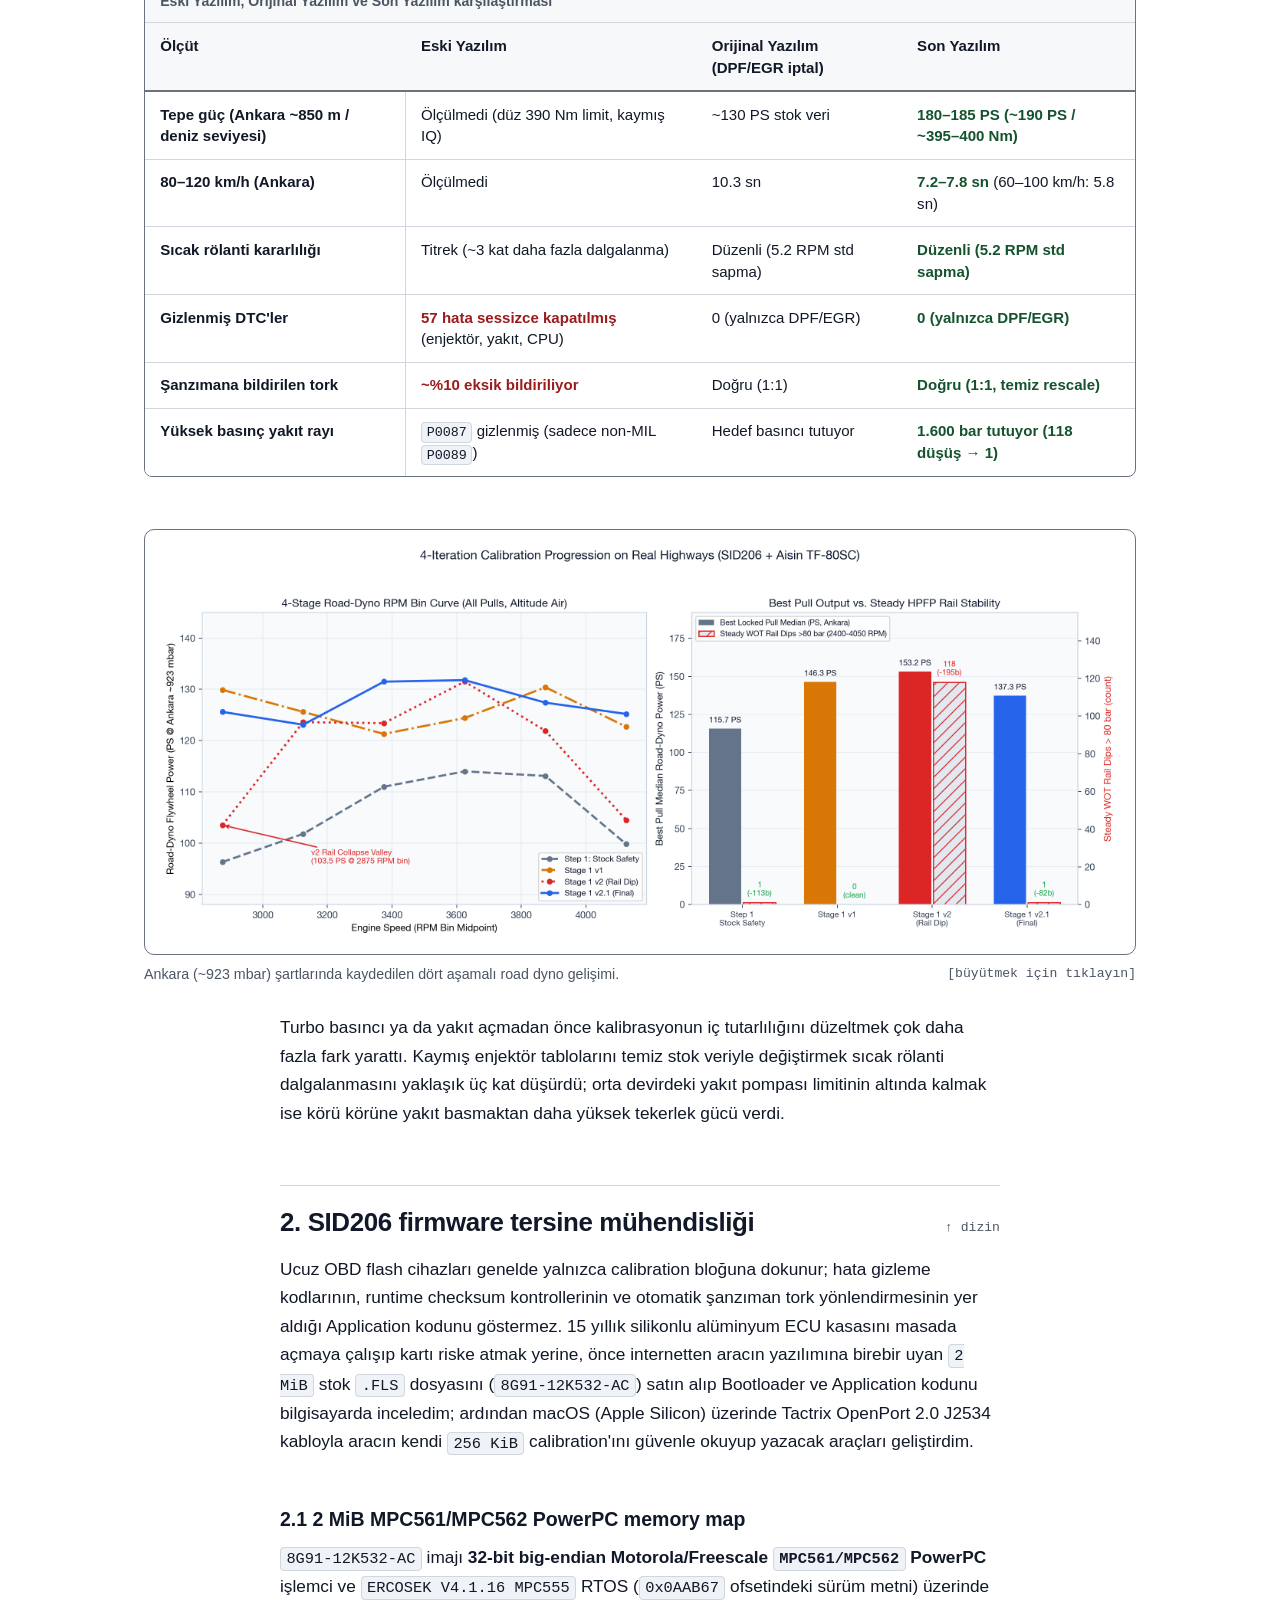
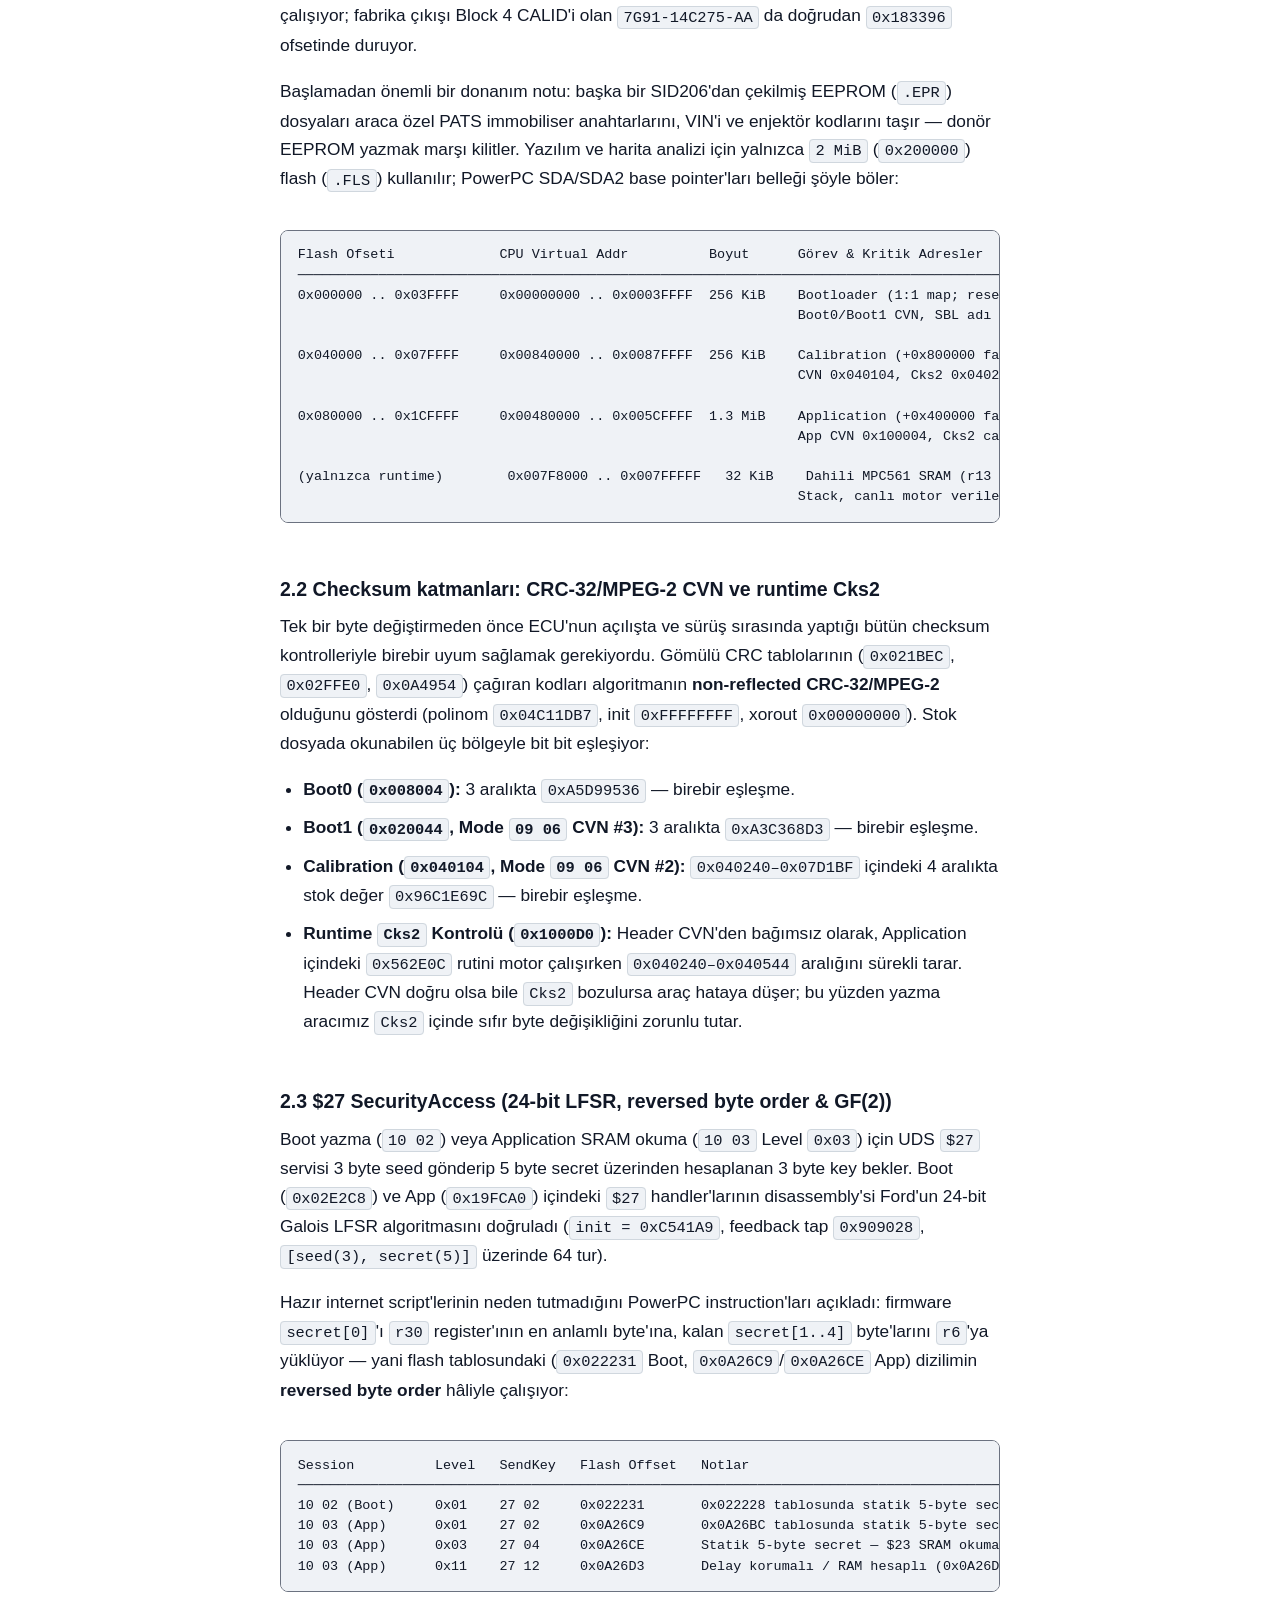
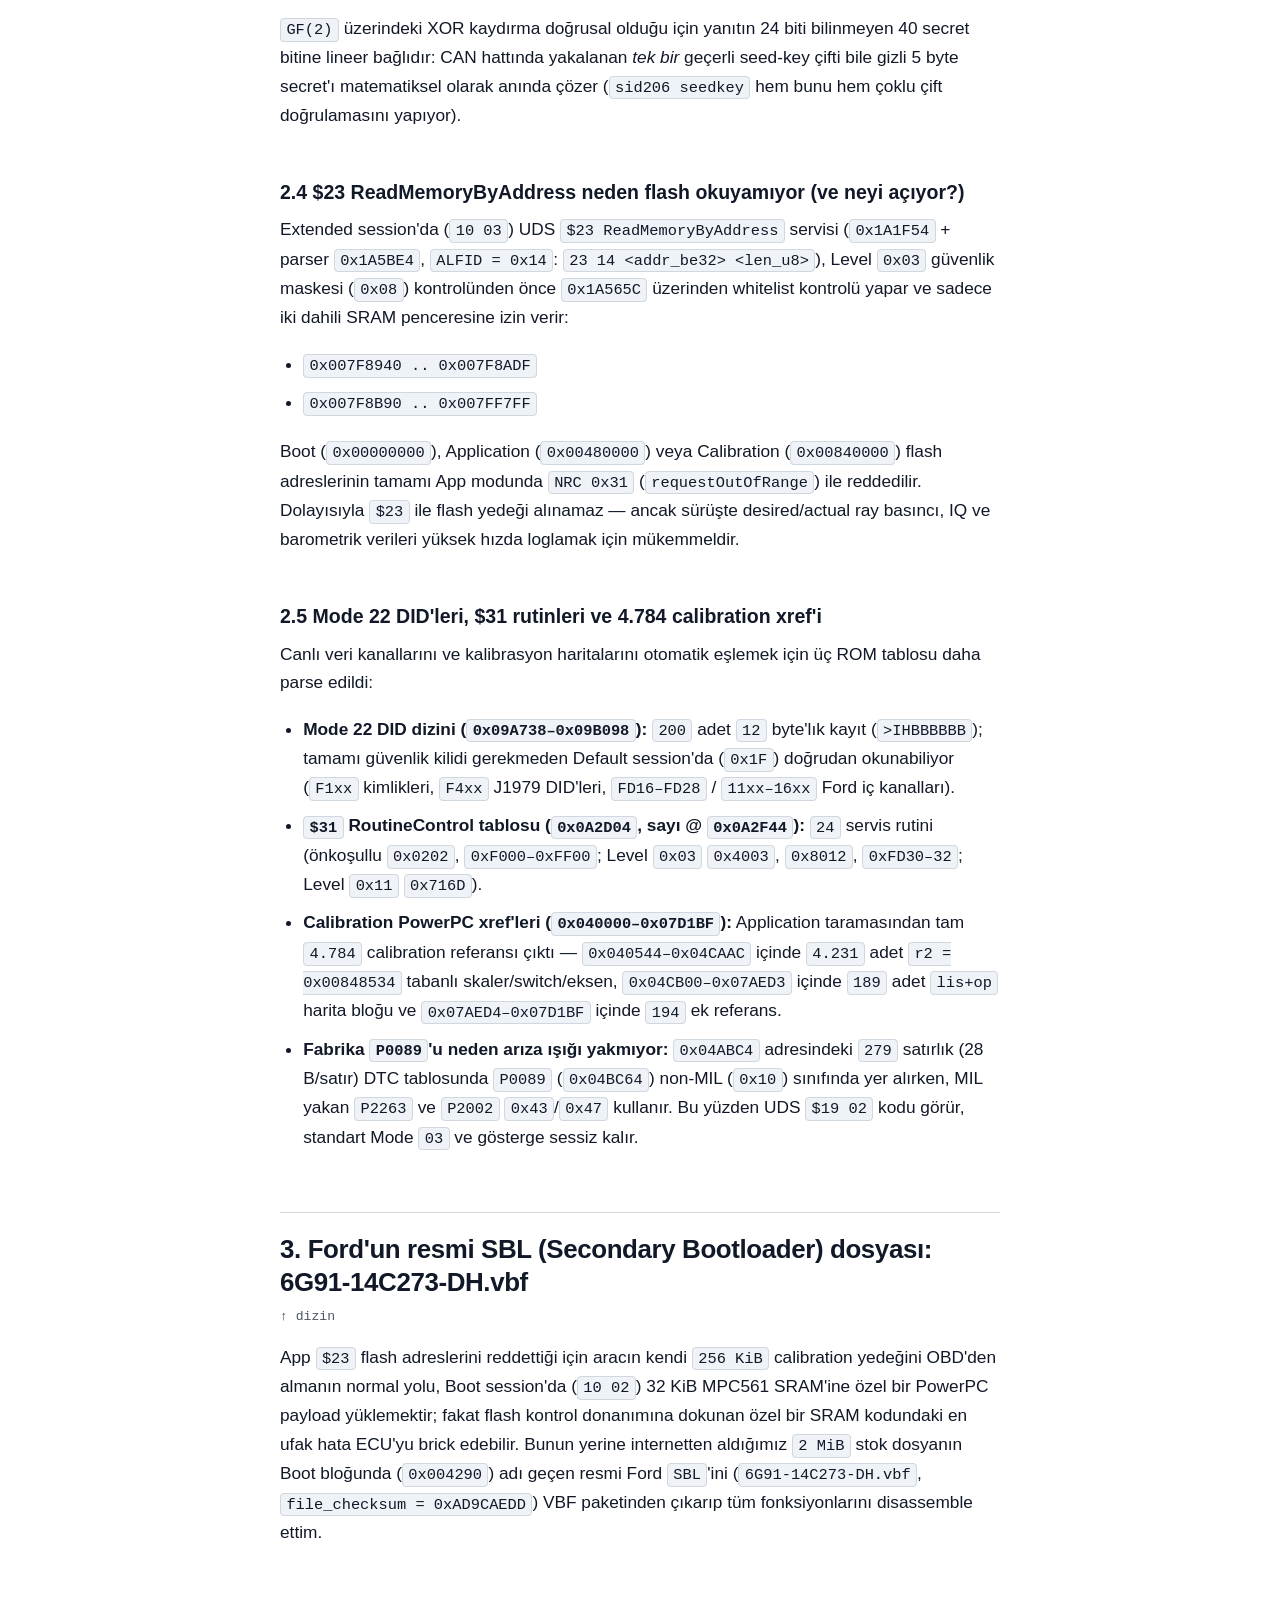
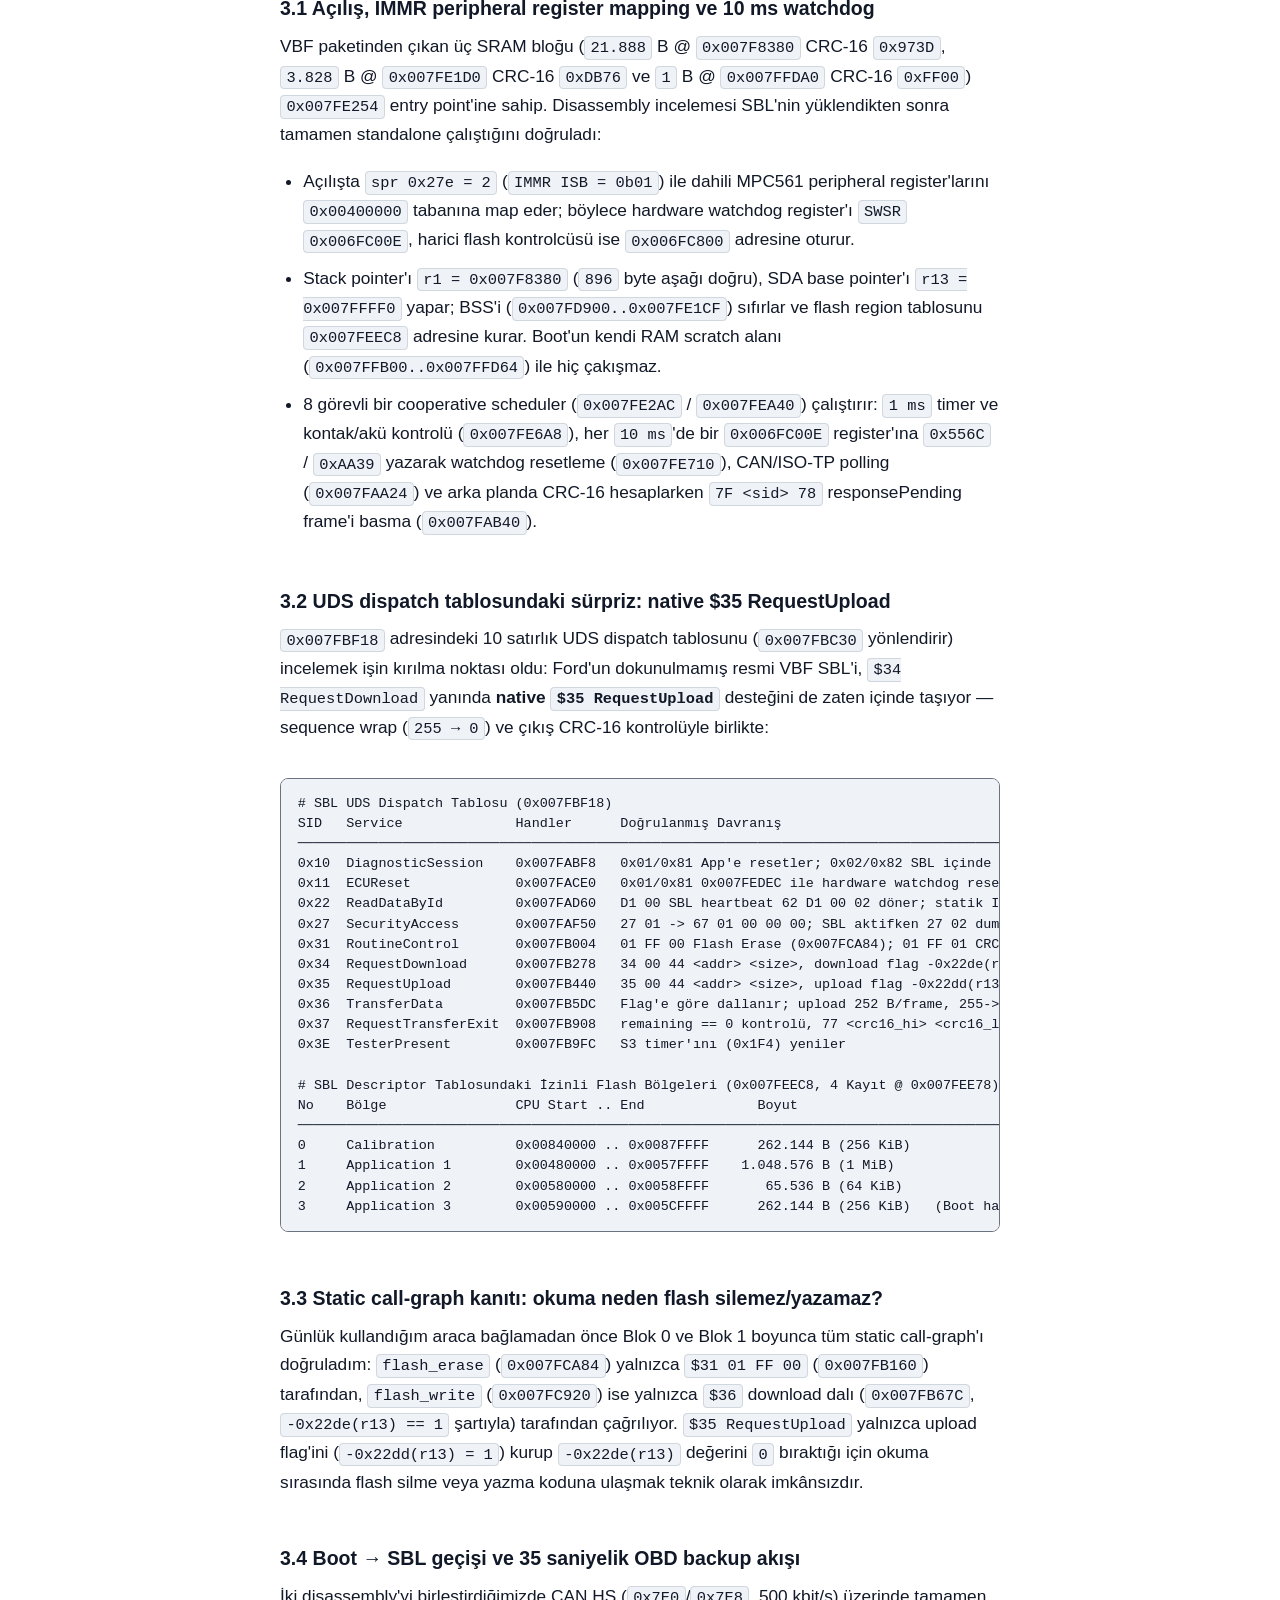
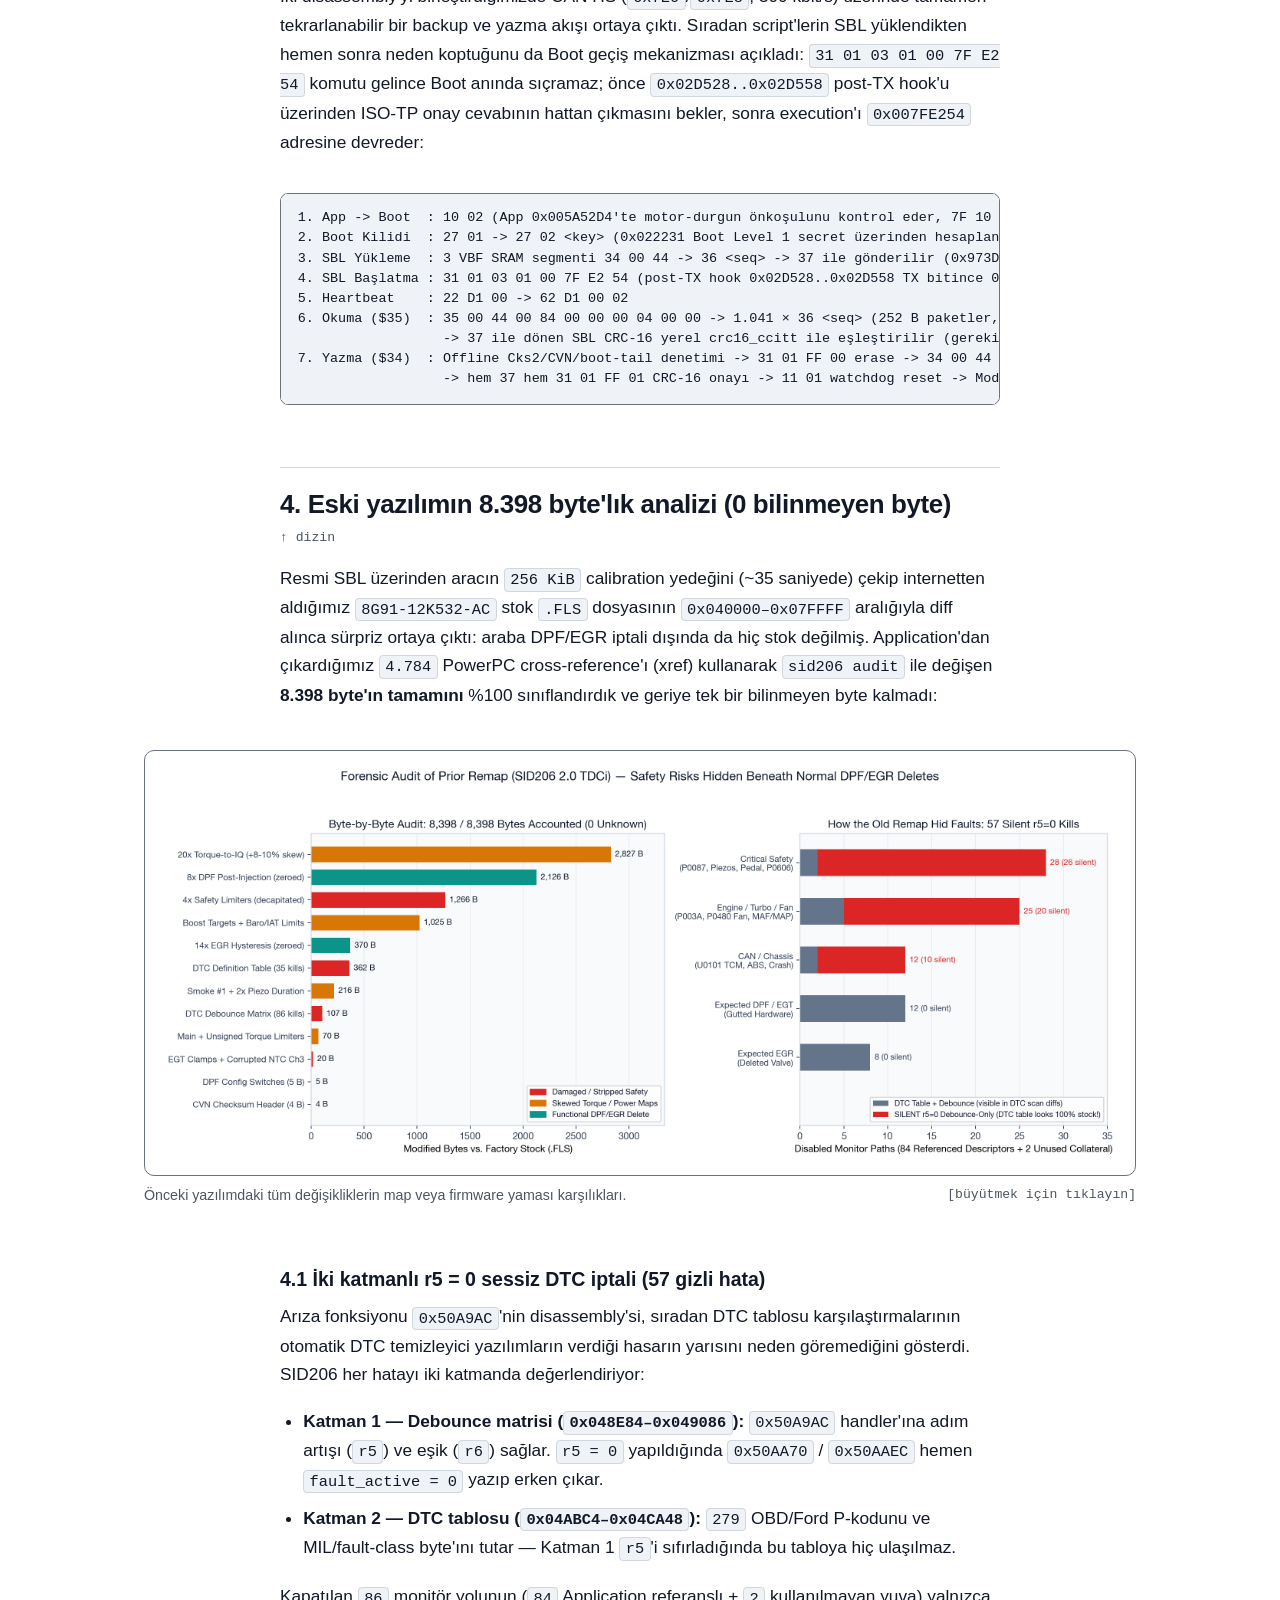
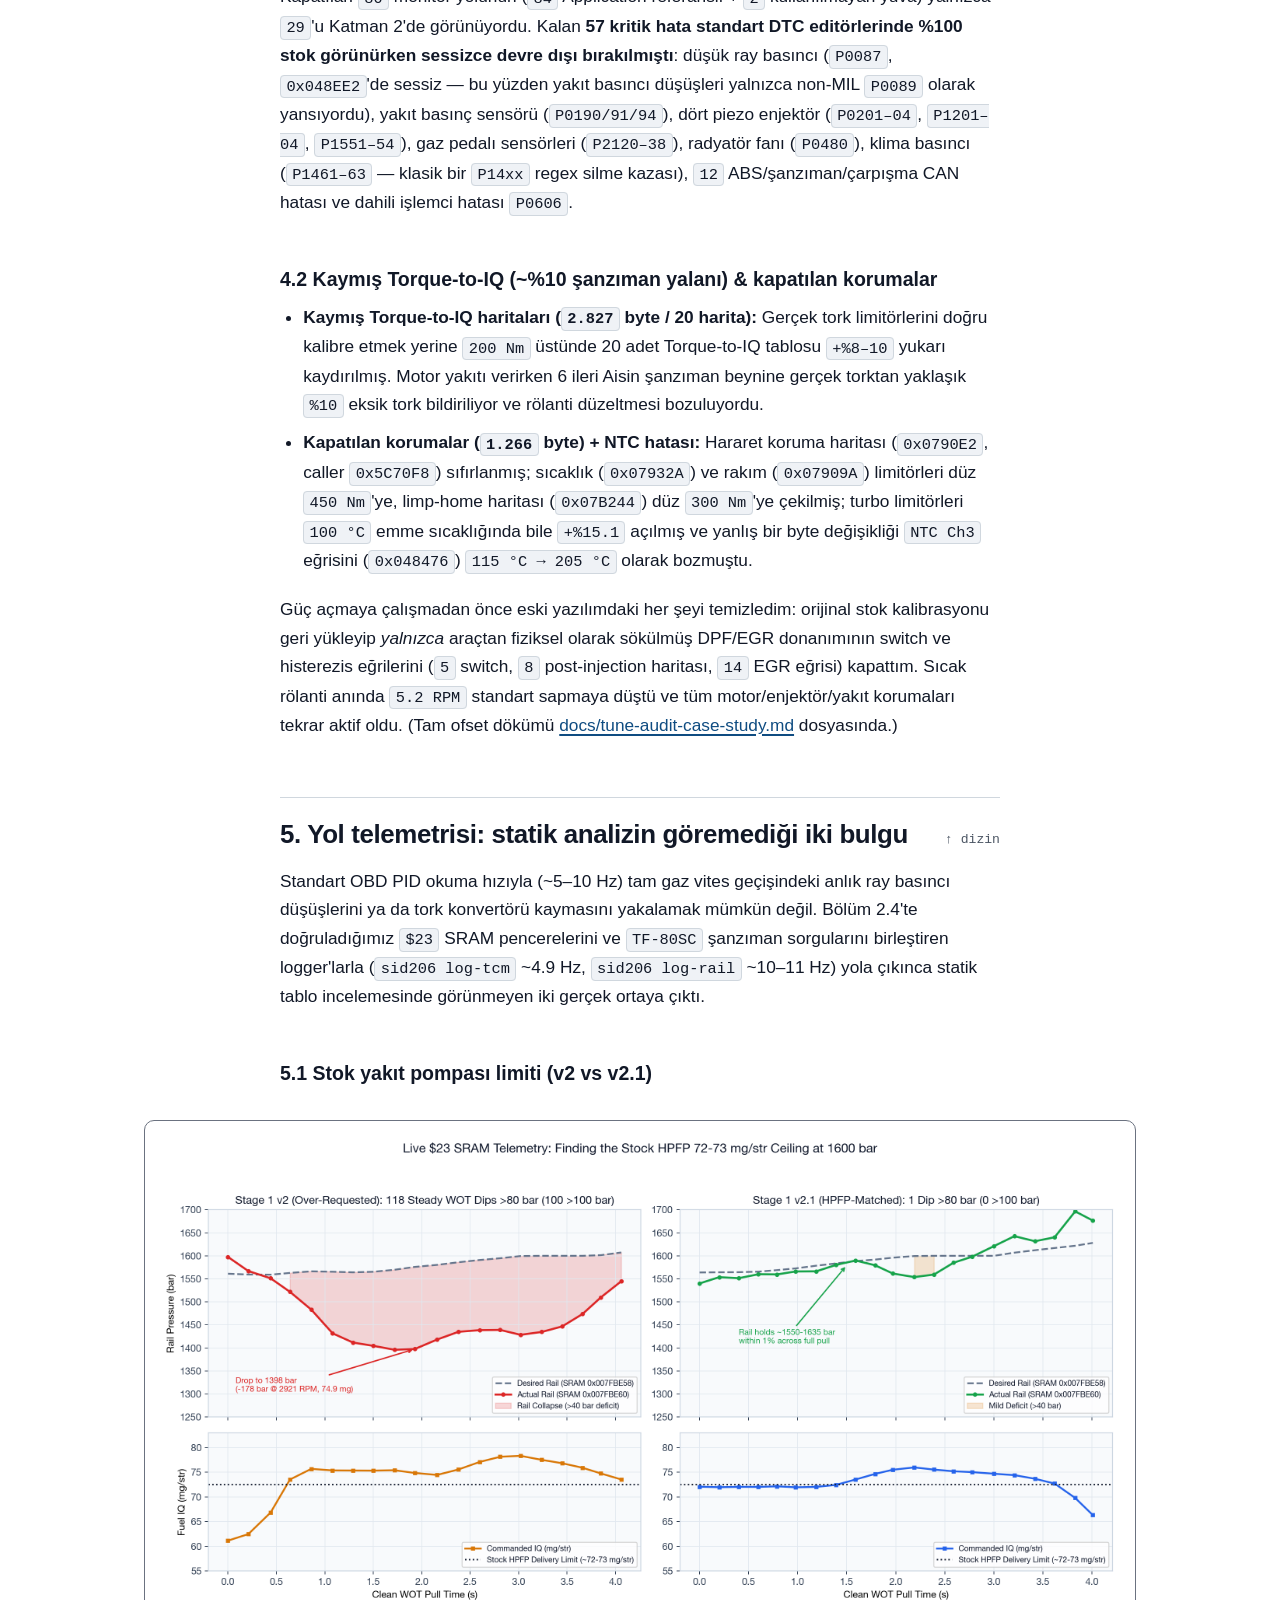
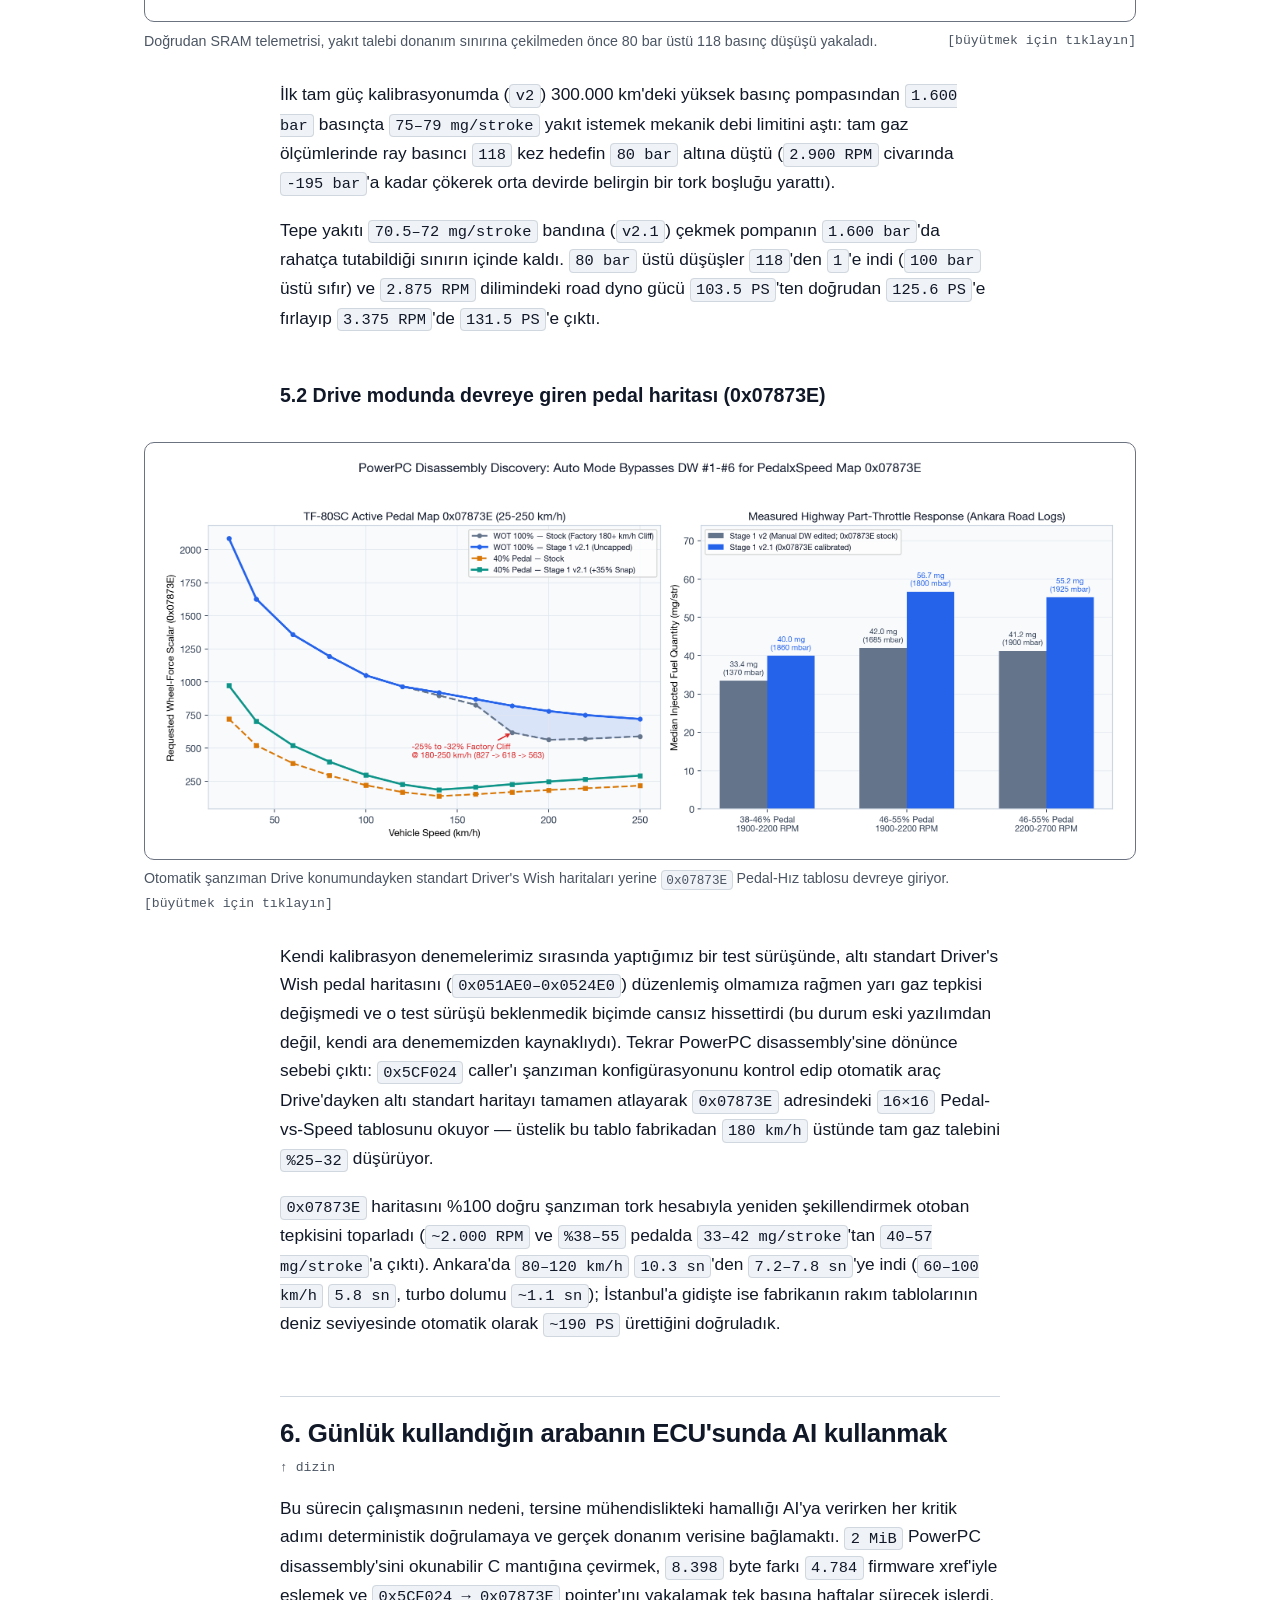
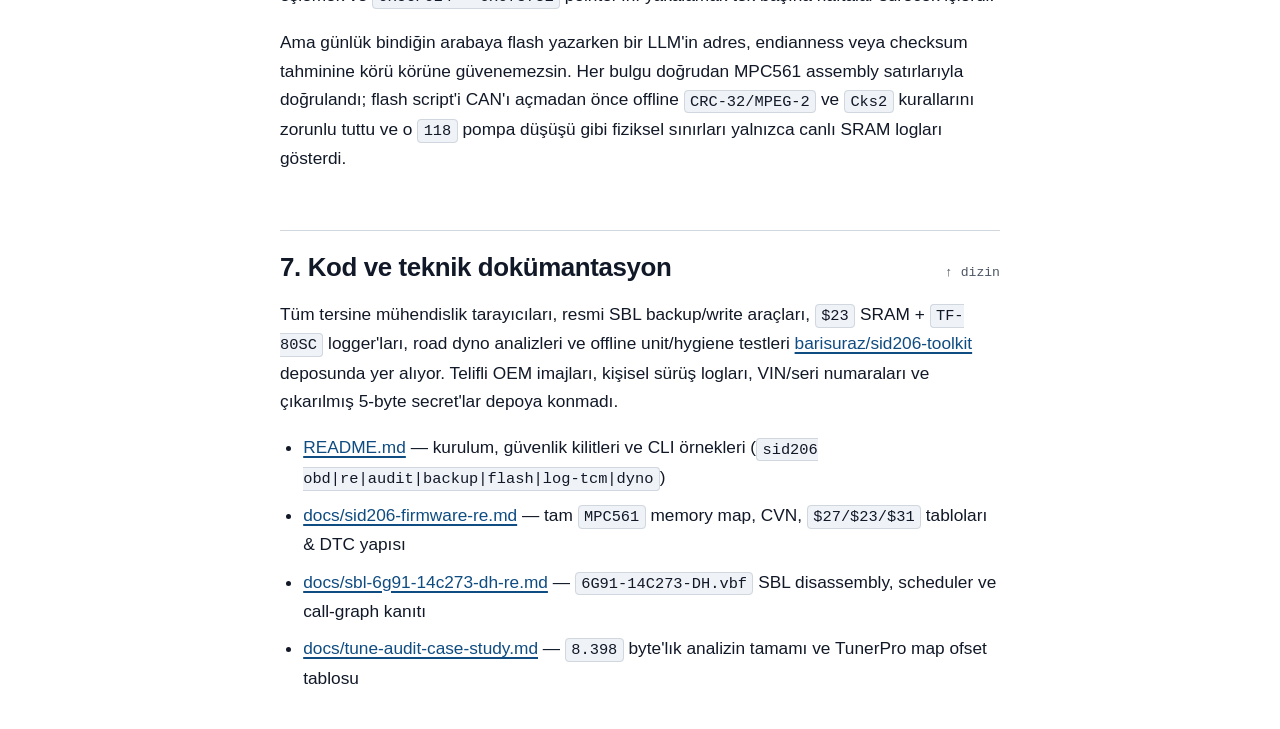
==== commit 72fa23be: "Fix factual timeline, drop TriCore mention, and make Turkish lingo natural" ====
--- a/blog/tr/index.html
+++ b/blog/tr/index.html
@@ -4,8 +4,8 @@
   <meta charset="utf-8">
   <meta name="viewport" content="width=device-width, initial-scale=1.0">
   <meta name="color-scheme" content="light dark">
-  <title>2011 Mondeo 2.0 TDCi'daki kötü ECU yazılımını tersine mühendislikle düzeltmek</title>
-  <meta name="description" content="Siemens SID206 MPC561 PowerPC yazılımını ve resmi Ford İkincil Önyükleyicisini (6G91-14C273-DH) tersine mühendislikle çözerek OBD'den 2 MiB yedek alma, 57 gizli arıza iptalini bulma ve ~190 PS temiz yazılım yazma süreci.">
+  <title>2011 Mondeo 2.0 TDCi'daki kötü ECU yazılımını düzeltmek</title>
+  <meta name="description" content="Stok 2 MiB SID206 MPC561/MPC562 PowerPC dosyasını ve Ford SBL'ini (6G91-14C273-DH) çözerek aracın 256 KiB calibration bloğunu OBD'den okuma, 57 gizli DTC iptalini bulma ve ~190 PS temiz yazılım yazma süreci.">
   <meta name="author" content="Barış Uraz">
   <link rel="canonical" href="https://barisuraz.github.io/sid206-toolkit/tr/">
   <link rel="alternate" hreflang="en" href="https://barisuraz.github.io/sid206-toolkit/">
@@ -16,17 +16,17 @@
   <meta property="og:locale" content="tr_TR">
   <meta property="og:locale:alternate" content="en_US">
   <meta property="og:site_name" content="sid206-toolkit">
-  <meta property="og:title" content="2011 Mondeo 2.0 TDCi'daki kötü ECU yazılımını tersine mühendislikle düzeltmek">
-  <meta property="og:description" content="SID206 firmware ve resmi Ford SBL disassembly ile OBD üzerinden 2 MiB tam yedek alıp 8.398 baytlık eski yazılımı inceleyerek ~190 PS temiz Stage 1 hazırlama hikâyesi.">
+  <meta property="og:title" content="2011 Mondeo 2.0 TDCi'daki kötü ECU yazılımını düzeltmek">
+  <meta property="og:description" content="Stok 2 MiB SID206 firmware ve Ford SBL'i çözülerek aracın 256 KiB calibration yedeğini OBD'den alma, 8.398 byte farkı analiz etme ve ~190 PS temiz kalibrasyon hazırlama hikâyesi.">
   <meta property="og:url" content="https://barisuraz.github.io/sid206-toolkit/tr/">
   <meta property="og:image" content="https://barisuraz.github.io/sid206-toolkit/assets/road-dyno-progression.png">
   <meta property="og:image:width" content="2520">
   <meta property="og:image:height" content="1044">
-  <meta property="og:image:alt" content="Ankara'da ölçülen dört aşamalı yol dyno güç eğrileri">
+  <meta property="og:image:alt" content="Ankara'da ölçülen dört aşamalı road dyno güç eğrileri">
 
   <meta name="twitter:card" content="summary_large_image">
-  <meta name="twitter:title" content="2011 Mondeo 2.0 TDCi'daki kötü ECU yazılımını tersine mühendislikle düzeltmek">
-  <meta name="twitter:description" content="SID206 PowerPC yazılımını ve Ford'un resmi SBL dosyasını çözerek OBD'den 2 MiB okuma, 57 gizli arıza iptalini ortaya çıkarma ve ~190 PS kalibrasyon süreci.">
+  <meta name="twitter:title" content="2011 Mondeo 2.0 TDCi'daki kötü ECU yazılımını düzeltmek">
+  <meta name="twitter:description" content="SID206 PowerPC firmware ve Ford SBL disassembly ile OBD'den 256 KiB calibration okuma, 57 gizli DTC iptalini bulma ve ~190 PS kalibrasyon süreci.">
   <meta name="twitter:image" content="https://barisuraz.github.io/sid206-toolkit/assets/road-dyno-progression.png">
 
   <link rel="icon" href="data:image/svg+xml,%3Csvg xmlns='http://www.w3.org/2000/svg' viewBox='0 0 64 64'%3E%3Crect width='64' height='64' rx='12' fill='%230f4c81'/%3E%3Ctext x='32' y='42' font-family='monospace' font-size='26' font-weight='700' text-anchor='middle' fill='%23ffffff'%3ESID%3C/text%3E%3C/svg%3E">
@@ -41,7 +41,7 @@
         <nav class="header-nav" aria-label="Depo bağlantıları">
           <ul>
             <li><a href="https://github.com/barisuraz/sid206-toolkit">GitHub</a></li>
-            <li><a href="https://github.com/barisuraz/sid206-toolkit/tree/main/docs">Dokümanlar</a></li>
+            <li><a href="https://github.com/barisuraz/sid206-toolkit/tree/main/docs">Docs</a></li>
             <li><a href="https://github.com/barisuraz/sid206-toolkit/blob/main/blog/post.md">Markdown</a></li>
           </ul>
         </nav>
@@ -55,16 +55,16 @@
 
   <main>
     <article class="grid-band">
-      <h1>2011 Mondeo 2.0 TDCi'daki kötü ECU yazılımını tersine mühendislikle düzeltmek</h1>
+      <h1>2011 Mondeo 2.0 TDCi'daki kötü ECU yazılımını düzeltmek</h1>
       <p class="meta-line">
         <span>Barış Uraz</span>
         <span aria-hidden="true">·</span>
-        <span>Siemens SID206 · MPC561 PowerPC &amp; SBL tersine mühendislik</span>
+        <span>Siemens SID206 · MPC561/MPC562 PowerPC &amp; SBL tersine mühendislik</span>
       </p>
 
-      <p>Yaklaşık 300.000 km'de, 2011 model bir Ford Mondeo Mk4.5 station wagon (<code>2.0 TDCi</code>, fabrika çıkışı 130 PS, 6 ileri Aisin <code>TF-80SC</code> tam otomatik) aldım. Araçta DPF ve EGR valfi fiziksel olarak zaten iptal edilmişti ve motor beyninde (ECU) kimin yaptığı belli olmayan eski bir yazılım vardı. Enjektörlerinin sağlam olduğunu düşünerek aldığım aracı teste sokunca dördünün de bitik olduğu ortaya çıktı; dört piezo enjektörün tamamını sıfırıyla değiştirdim.</p>
-
-      <p>Dört yeni enjektöre rağmen sıcak rölanti dalgalı kalmaya devam etti; derin UDS <code>$19 02</code> taramasında ise <code>P0089</code> yakıt basıncı hatası görünmesine karşın standart OBD cihazlarında tek bir arıza kodu bile çıkmıyor, gösterge panelinde arıza ışığı yanmıyordu. Üzerindeki yazılımın arka planda ne çevirdiğini görmek için hem <code>SID206</code> PowerPC program kodunu hem de Ford'un resmi İkincil Önyükleyicisini tersine mühendislikle çözüp Mac üzerinden OBD portundan tam <code>2 MiB</code> yedek aldım, orijinal stok dosyayla karşılaştırarak değişen <code>8.398</code> baytın tamamını ortaya çıkardım, bozuk yamaları temizledim ve doğrudan SRAM yol loglarıyla doğrulanan <code>~190 PS</code> bir kalibrasyon hazırladım.</p>
+      <p>Yaklaşık 300.000 km'de, 2011 model bir Ford Mondeo Mk4.5 station wagon (<code>2.0 TDCi</code>, fabrika çıkışı 130 PS, 6 ileri Aisin <code>TF-80SC</code> tam otomatik) aldım. Arabayı alırken enjektörlerin sağlam olduğunu ve DPF/EGR iptali dışında ECU yazılımının tamamen orijinal (stok) kaldığını sanıyordum. Ancak enjektörleri teste sokunca dördünün de bitik olduğu ortaya çıktı ve dört piezo enjektörün tamamını sıfırıyla değiştirdim.</p>
+
+      <p>Dört yeni enjektöre rağmen sıcak rölanti hâlâ dalgalıydı; derin UDS <code>$19 02</code> taramasında ise <code>P0089</code> yakıt basıncı hatası görünmesine rağmen standart OBD cihazlarında tek bir DTC çıkmıyor, gösterge panelinde arıza ışığı yanmıyordu. İşin aslını anlamak için önce internetten araca uygun <code>2 MiB</code> stok <code>SID206</code> <code>.FLS</code> dosyasını satın alıp firmware'i inceledim; ardından Ford'un resmi <code>SBL (Secondary Bootloader)</code> dosyasını çözerek Mac üzerinden OBD portundan aracın <code>256 KiB</code> calibration yedeğini aldım. Karşılaştırınca araca önceden gizliden gizliye oldukça bozuk bir yazılım atıldığı ortaya çıktı; eski yamaların tamamını temizleyip yüksek hızlı SRAM loglarıyla doğrulanan temiz bir <code>~190 PS</code> kalibrasyon hazırladım.</p>
 
       <nav id="contents" class="toc-box" aria-labelledby="toc-heading">
         <p id="toc-heading" class="toc-heading">İçindekiler</p>
@@ -73,37 +73,37 @@
           <li>
             <a href="#firmware-re">2. SID206 firmware tersine mühendisliği</a>
             <ol>
-              <li><a href="#memory-map">2.1 TriCore efsanesi &amp; 2 MiB MPC561 bellek haritası</a></li>
-              <li><a href="#checksums">2.2 Checksum katmanları: CRC-32/MPEG-2 CVN ve canlı Cks2</a></li>
-              <li><a href="#seedkey">2.3 $27 SecurityAccess kilidi (24-bit LFSR, ters bayt sırası &amp; GF(2))</a></li>
+              <li><a href="#memory-map">2.1 2 MiB MPC561/MPC562 PowerPC memory map</a></li>
+              <li><a href="#checksums">2.2 Checksum katmanları: CRC-32/MPEG-2 CVN ve runtime Cks2</a></li>
+              <li><a href="#seedkey">2.3 $27 SecurityAccess (24-bit LFSR, reversed byte order &amp; GF(2))</a></li>
               <li><a href="#sram-read">2.4 $23 ReadMemoryByAddress neden flash okuyamıyor (ve neyi açıyor?)</a></li>
-              <li><a href="#tables-xrefs">2.5 Mode 22 DID listesi, $31 rutinleri ve 4.784 referans analizi</a></li>
+              <li><a href="#tables-xrefs">2.5 Mode 22 DID'leri, $31 rutinleri ve 4.784 calibration xref'i</a></li>
             </ol>
           </li>
           <li>
-            <a href="#sbl-re">3. Resmi Ford İkincil Önyükleyicisini (6G91-14C273-DH.vbf) çözmek</a>
+            <a href="#sbl-re">3. Ford'un resmi SBL (Secondary Bootloader) dosyası: 6G91-14C273-DH.vbf</a>
             <ol>
-              <li><a href="#sbl-startup">3.1 Açılış, IMMR donanım adreslemesi ve 10 ms watchdog beslemesi</a></li>
-              <li><a href="#sbl-dispatch">3.2 UDS tablosundaki sürpriz: yerel $35 RequestUpload desteği</a></li>
-              <li><a href="#sbl-safety">3.3 Statik çağrı grafiği kanıtı: okuma neden flash silemez/yazamaz?</a></li>
-              <li><a href="#sbl-handoff">3.4 Boot → SBL geçişi ve 35 saniyelik OBD yedekleme akışı</a></li>
+              <li><a href="#sbl-startup">3.1 Açılış, IMMR peripheral register mapping ve 10 ms watchdog</a></li>
+              <li><a href="#sbl-dispatch">3.2 UDS dispatch tablosundaki sürpriz: native $35 RequestUpload</a></li>
+              <li><a href="#sbl-safety">3.3 Static call-graph kanıtı: okuma neden flash silemez/yazamaz?</a></li>
+              <li><a href="#sbl-handoff">3.4 Boot → SBL geçişi ve 35 saniyelik OBD backup akışı</a></li>
             </ol>
           </li>
           <li>
-            <a href="#audit">4. Eski yazılımın 8.398 baytlık adli analizi (0 bilinmeyen bayt)</a>
+            <a href="#audit">4. Eski yazılımın 8.398 byte'lık analizi (0 bilinmeyen byte)</a>
             <ol>
-              <li><a href="#silent-dtc">4.1 İki katmanlı r5 = 0 sessiz arıza körlemesi (57 gizli iptal)</a></li>
-              <li><a href="#torque-lie">4.2 Çarpık Tork→Yakıt haritaları (~%10 şanzıman yalanı) &amp; ezilen limitörler</a></li>
+              <li><a href="#silent-dtc">4.1 İki katmanlı r5 = 0 sessiz DTC iptali (57 gizli hata)</a></li>
+              <li><a href="#torque-lie">4.2 Kaymış Torque-to-IQ (%10 şanzıman yalanı) &amp; kapatılan korumalar</a></li>
             </ol>
           </li>
           <li>
             <a href="#road-logging">5. Yol telemetrisi: statik analizin göremediği iki bulgu</a>
             <ol>
-              <li><a href="#fuel-pump">5.1 Orijinal yakıt pompası sınırı (v2 vs v2.1)</a></li>
-              <li><a href="#auto-pedal">5.2 Drive modunda devreye giren gizli pedal haritası (0x07873E)</a></li>
+              <li><a href="#fuel-pump">5.1 Stok yakıt pompası limiti (v2 vs v2.1)</a></li>
+              <li><a href="#auto-pedal">5.2 Drive modunda devreye giren pedal haritası (0x07873E)</a></li>
             </ol>
           </li>
-          <li><a href="#ai">6. Üzerinde yürüdüğün ikili dosyada yapay zekâ kullanmak</a></li>
+          <li><a href="#ai">6. Günlük kullandığın arabanın ECU'sunda AI kullanmak</a></li>
           <li><a href="#repo">7. Kod ve teknik dokümantasyon</a></li>
         </ol>
       </nav>
@@ -114,7 +114,7 @@
           <a class="back-top" href="#contents">↑ dizin</a>
         </div>
 
-        <p>Aşağıdaki hızlanma ve yol dyno verilerinin tamamı yaklaşık 850 m rakımlı Ankara'da (~923 mbar ortam basıncında) kaydedildi; ince hava nedeniyle tepe güç deniz seviyesine göre doğal olarak birkaç puan düşük çıkıyor. Deniz seviyesine inildiğinde aynı kalibrasyon, fabrikanın barometrik düzeltme tabloları sayesinde otomatik olarak yaklaşık <code>190 PS</code> ve <code>395–400 Nm</code> bandına çıkıyor.</p>
+        <p>Aşağıdaki hızlanma ve road dyno ölçümlerinin tamamı ~850 m rakımlı Ankara'da (~923 mbar ortam basıncında) alındı; ince hava nedeniyle tepe güç deniz seviyesine göre doğal olarak birkaç puan düşük çıkar. Deniz seviyesine inildiğinde aynı kalibrasyon, fabrikanın kendi barometrik düzeltme haritalarıyla otomatik olarak yaklaşık <code>190 PS</code> ve <code>395–400 Nm</code> bandına oturuyor.</p>
 
         <div tabindex="0" role="region" aria-labelledby="results-table-caption" class="table-wrapper wide">
           <table>
@@ -130,8 +130,8 @@
             <tbody>
               <tr>
                 <th scope="row">Tepe güç (Ankara ~850 m / deniz seviyesi)</th>
-                <td>Ölçülmedi (düz 390 Nm limit, kayık IQ)</td>
-                <td>~130 PS fabrika verisi</td>
+                <td>Ölçülmedi (düz 390 Nm limit, kaymış IQ)</td>
+                <td>~130 PS stok veri</td>
                 <td><span class="badge-good">180–185 PS (~190 PS / ~395–400 Nm)</span></td>
               </tr>
               <tr>
@@ -142,26 +142,26 @@
               </tr>
               <tr>
                 <th scope="row">Sıcak rölanti kararlılığı</th>
-                <td>Titrek (~3 kat daha fazla sapma)</td>
+                <td>Titrek (~3 kat daha fazla dalgalanma)</td>
                 <td>Düzenli (5.2 RPM std sapma)</td>
                 <td><span class="badge-good">Düzenli (5.2 RPM std sapma)</span></td>
               </tr>
               <tr>
-                <th scope="row">Gizlenmiş arıza kodları</th>
-                <td><span class="badge-warn">57 kod sessizce kör edilmiş</span> (enjektör, yakıt, CPU)</td>
+                <th scope="row">Gizlenmiş DTC'ler</th>
+                <td><span class="badge-warn">57 hata sessizce kapatılmış</span> (enjektör, yakıt, CPU)</td>
                 <td>0 (yalnızca DPF/EGR)</td>
                 <td><span class="badge-good">0 (yalnızca DPF/EGR)</span></td>
               </tr>
               <tr>
                 <th scope="row">Şanzımana bildirilen tork</th>
                 <td><span class="badge-warn">~%10 eksik bildiriliyor</span></td>
-                <td>Birebir dürüst 1:1</td>
-                <td><span class="badge-good">Dürüst 1:1 (temiz yeniden ölçekli)</span></td>
+                <td>Doğru (1:1)</td>
+                <td><span class="badge-good">Doğru (1:1, temiz rescale)</span></td>
               </tr>
               <tr>
                 <th scope="row">Yüksek basınç yakıt rayı</th>
-                <td><code>P0087</code> gizlenmiş (yalnızca ışıksız <code>P0089</code>)</td>
-                <td>Hedef basıncı koruyor</td>
+                <td><code>P0087</code> gizlenmiş (sadece non-MIL <code>P0089</code>)</td>
+                <td>Hedef basıncı tutuyor</td>
                 <td><span class="badge-good">1.600 bar tutuyor (118 düşüş → 1)</span></td>
               </tr>
             </tbody>
@@ -174,12 +174,12 @@
               type="button"
               class="chart-trigger"
               data-full-src="../assets/road-dyno-progression.png"
-              data-caption="Ankara'da ölçülen dört aşamalı yol dyno gelişimi (~923 mbar)"
-              aria-label="Grafiği büyüt: Ankara'da ölçülen dört aşamalı yol dyno gelişimi"
+              data-caption="Ankara'da ölçülen dört aşamalı road dyno gelişimi (~923 mbar)"
+              aria-label="Grafiği büyüt: Ankara'da ölçülen dört aşamalı road dyno gelişimi"
             >
               <img
                 src="../assets/road-dyno-progression.png"
-                alt="Orijinal yazılım, v2 yakıt pompası düşüşü, v2.1 toparlanması ve son yazılımı gösteren dört aşamalı yol dyno grafiği"
+                alt="Stok yazılım, v2 yakıt pompası düşüşü, v2.1 toparlanması ve son yazılımı gösteren dört aşamalı road dyno grafiği"
                 width="2520"
                 height="1044"
                 fetchpriority="high"
@@ -187,12 +187,12 @@
             </button>
           </div>
           <figcaption>
-            <span>Ankara (~923 mbar) şartlarında kaydedilen dört aşamalı yol dyno gelişimi.</span>
+            <span>Ankara (~923 mbar) şartlarında kaydedilen dört aşamalı road dyno gelişimi.</span>
             <span class="zoom-hint">[büyütmek için tıklayın]</span>
           </figcaption>
         </figure>
 
-        <p>Turbo basıncı veya yakıt açmadan önce kalibrasyonun iç tutarlılığını onarmak çok daha büyük fark yarattı. Çarpık enjektör tabloları yerine dürüst stok veriyi geri getirmek sıcak rölanti dalgalanmasını yaklaşık üç kat azalttı; tek bir orta devir yakıt pompası tavanına sadık kalmak ise körü körüne yakıt istemekten daha yüksek tekerlek gücü verdi.</p>
+        <p>Turbo basıncı ya da yakıt açmadan önce kalibrasyonun iç tutarlılığını düzeltmek çok daha fazla fark yarattı. Kaymış enjektör tablolarını temiz stok veriyle değiştirmek sıcak rölanti dalgalanmasını yaklaşık üç kat düşürdü; orta devirdeki yakıt pompası limitinin altında kalmak ise körü körüne yakıt basmaktan daha yüksek tekerlek gücü verdi.</p>
       </section>
 
       <section id="firmware-re" class="section-band">
@@ -201,147 +201,147 @@
           <a class="back-top" href="#contents">↑ dizin</a>
         </div>
 
-        <p>Standart OBD okuma/yazma kabloları genellikle yalnızca <code>256 KiB</code> kalibrasyon bloğunu alır; arıza iptallerinin, çalışma anı checksum kontrollerinin ve otomatik şanzıman tork yönlendirmesinin yaşadığı yürütülebilir program kodunu atlar. Silikonlu 15 yıllık alüminyum ECU kasasını masada açmaya çalışıp baskı devreyi zedelemek yerine, macOS (Apple Silicon) üzerinde Tactrix OpenPort 2.0 J2534 kabloyla doğrudan CAN hattından tam yedek alıp kurtarılabilir şekilde yazmak gerekiyordu.</p>
-
-        <h3 id="memory-map">2.1 TriCore efsanesi &amp; 2 MiB MPC561 bellek haritası</h3>
-
-        <p>Referans <code>8G91-12K532-AC</code> imajının disassembly'si, forumlarda sık tekrarlanan iki yanlışı hemen düzeltti. Birincisi: SID206 içinde <strong>Infineon TriCore yok</strong> (<code>TC1797</code> sonraki <code>SID208</code> neslinde gelir); işlemci <strong>32-bit big-endian Motorola/Freescale <code>MPC561/MPC562</code> PowerPC</strong> ve üzerinde <code>ERCOSEK V4.1.16 MPC555</code> gerçek zamanlı işletim sistemi koşuyor (<code>0x0AAB67</code> ofsetindeki sürüm metniyle sabit). İkincisi: <code>7G91-14C275-AA</code> ibaresi eski bir yazılım artığı değil, stok fabrika dosyasında <code>0x183396</code> ofsetinde duran Blok 4'ün orijinal CALID kimliği.</p>
-
-        <p>Başlamadan kritik bir donanım uyarısı: başka bir SID206'dan alınan harici EEPROM (<code>.EPR</code>) dosyaları araca özel PATS immobiliser anahtarlarını, şasi numarasını ve enjektör kodlamasını taşır — başka aracın EEPROM'unu canlı beyne yazmak marşı kilitler. Yalnızca <code>2 MiB</code> (<code>0x200000</code>) flash (<code>.FLS</code>) imajı referans alınır; bellek ve PowerPC SDA/SDA2 taban işaretçileri şu şekilde yerleşir:</p>
-
-        <pre role="region" aria-label="SID206 MPC561 bellek haritası" tabindex="0"><code>Flash Ofseti             İşlemci Sanal Adresi      Boyut      Görev &amp; Kritik İşaretçiler
+        <p>Ucuz OBD flash cihazları genelde yalnızca calibration bloğuna dokunur; hata gizleme kodlarının, runtime checksum kontrollerinin ve otomatik şanzıman tork yönlendirmesinin yer aldığı Application kodunu göstermez. 15 yıllık silikonlu alüminyum ECU kasasını masada açmaya çalışıp kartı riske atmak yerine, önce internetten aracın yazılımına birebir uyan <code>2 MiB</code> stok <code>.FLS</code> dosyasını (<code>8G91-12K532-AC</code>) satın alıp Bootloader ve Application kodunu bilgisayarda inceledim; ardından macOS (Apple Silicon) üzerinde Tactrix OpenPort 2.0 J2534 kabloyla aracın kendi <code>256 KiB</code> calibration'ını güvenle okuyup yazacak araçları geliştirdim.</p>
+
+        <h3 id="memory-map">2.1 2 MiB MPC561/MPC562 PowerPC memory map</h3>
+
+        <p><code>8G91-12K532-AC</code> imajı <strong>32-bit big-endian Motorola/Freescale <code>MPC561/MPC562</code> PowerPC</strong> işlemci ve <code>ERCOSEK V4.1.16 MPC555</code> RTOS (<code>0x0AAB67</code> ofsetindeki sürüm metni) üzerinde çalışıyor; fabrika çıkışı Block 4 CALID'i olan <code>7G91-14C275-AA</code> da doğrudan <code>0x183396</code> ofsetinde duruyor.</p>
+
+        <p>Başlamadan önemli bir donanım notu: başka bir SID206'dan çekilmiş EEPROM (<code>.EPR</code>) dosyaları araca özel PATS immobiliser anahtarlarını, VIN'i ve enjektör kodlarını taşır — donör EEPROM yazmak marşı kilitler. Yazılım ve harita analizi için yalnızca <code>2 MiB</code> (<code>0x200000</code>) flash (<code>.FLS</code>) kullanılır; PowerPC SDA/SDA2 base pointer'ları belleği şöyle böler:</p>
+
+        <pre role="region" aria-label="SID206 MPC561/MPC562 memory map" tabindex="0"><code>Flash Ofseti             CPU Virtual Addr          Boyut      Görev &amp; Kritik Adresler
 ──────────────────────────────────────────────────────────────────────────────────────────────────
-0x000000 .. 0x03FFFF     0x00000000 .. 0x0003FFFF  256 KiB    Bootloader (1:1 eşli; reset 0x000100 → 0x00009F36)
-                                                              Boot0/Boot1 CVN, SBL adı 0x004290, Boot anahtar 0x022231
-
-0x040000 .. 0x07FFFF     0x00840000 .. 0x0087FFFF  256 KiB    Kalibrasyon (+0x800000 fark; r2 = 0x00848534 @ 0x19CCEC)
-                                                              CVN 0x040104, Cks2 0x040240..0x040544, DTC 0x04ABC4
-
-0x080000 .. 0x1CFFFF     0x00480000 .. 0x005CFFFF  1.3 MiB    Application (+0x400000 fark; 0x0D0000..0x0FFFFF boş 0xFF)
-                                                              App CVN 0x100004, Cks2 çağırıcı 0x562E0C, Blok 4 @ 0x180000+
-
-(yalnızca çalışma anı)    0x007F8000 .. 0x007FFFFF   32 KiB    Dahili MPC561 SRAM (r13 = 0x007FFFF0 @ 0x19CCE4)
+0x000000 .. 0x03FFFF     0x00000000 .. 0x0003FFFF  256 KiB    Bootloader (1:1 map; reset 0x000100 → 0x00009F36)
+                                                              Boot0/Boot1 CVN, SBL adı 0x004290, Boot key 0x022231
+
+0x040000 .. 0x07FFFF     0x00840000 .. 0x0087FFFF  256 KiB    Calibration (+0x800000 fark; r2 = 0x00848534 @ 0x19CCEC)
+                                                              CVN 0x040104, Cks2 0x040240..0x040544, DTCs 0x04ABC4
+
+0x080000 .. 0x1CFFFF     0x00480000 .. 0x005CFFFF  1.3 MiB    Application (+0x400000 fark; 0x0D0000..0x0FFFFF 0xFF boş)
+                                                              App CVN 0x100004, Cks2 caller 0x562E0C, Block 4 @ 0x180000+
+
+(yalnızca runtime)        0x007F8000 .. 0x007FFFFF   32 KiB    Dahili MPC561 SRAM (r13 = 0x007FFFF0 @ 0x19CCE4)
                                                               Stack, canlı motor verileri ($23), SBL yükleme alanı</code></pre>
 
-        <h3 id="checksums">2.2 Checksum katmanları: CRC-32/MPEG-2 CVN ve canlı Cks2</h3>
-
-        <p>Tek bayt değiştirmeden önce beynin açılışta ve sürüş sırasında denetlediği tüm bütünlük kontrollerini doğrulamak gerekiyordu. Gömülü CRC tablolarının (<code>0x021BEC</code>, <code>0x02FFE0</code>, <code>0x0A4954</code>) çağıranlarını incelediğimizde algoritmanın <strong>non-reflected CRC-32/MPEG-2</strong> (polinom <code>0x04C11DB7</code>, başlangıç <code>0xFFFFFFFF</code>, xorout <code>0x00000000</code>) olduğunu gördük ve okunabilir tüm başlık bloklarıyla birebir eşleştirdik:</p>
-
-        <ul>
-          <li><strong>Boot0 (<code>0x008004</code>):</strong> 3 aralık üzerinden <code>0xA5D99536</code> — birebir eşleşme.</li>
-          <li><strong>Boot1 (<code>0x020044</code>, Mode <code>09 06</code> CVN #3):</strong> 3 aralık üzerinden <code>0xA3C368D3</code> — birebir eşleşme.</li>
-          <li><strong>Kalibrasyon (<code>0x040104</code>, Mode <code>09 06</code> CVN #2):</strong> <code>0x040240–0x07D1BF</code> içindeki 4 aralıkta stok değer <code>0x96C1E69C</code> — birebir eşleşme.</li>
-          <li><strong>Çalışma Anı <code>Cks2</code> Denetimi (<code>0x1000D0</code>):</strong> Başlıktaki CVN'den bağımsız olarak, Application içindeki <code>0x562E0C</code> rutini motor çalışırken <code>0x040240–0x040544</code> aralığını sürekli tarar. CVN doğru olsa bile <code>Cks2</code> alanı bozulursa çalışma anı tork monitörü hataya düşer; bu yüzden yazma aracımız <code>Cks2</code> bölgesinde sıfır bayt değişikliği zorunlu kılar.</li>
-        </ul>
-
-        <h3 id="seedkey">2.3 $27 SecurityAccess kilidi (24-bit LFSR, ters bayt sırası &amp; GF(2))</h3>
-
-        <p>Boot programlama (<code>10 02</code>) veya Application SRAM okuma (<code>10 03</code> Seviye <code>0x03</code>) için UDS <code>$27</code> servisi 3 baytlık tohum (seed) gönderir ve 5 baytlık gizli anahtardan üretilen 3 baytlık yanıt ister. Hem Boot (<code>0x02E2C8</code>) hem App (<code>0x19FCA0</code>) <code>$27</code> işleyicilerinin disassembly'si Ford'un 24-bit Galois LFSR algoritmasını doğruladı (<code>init = 0xC541A9</code>, geri besleme <code>0x909028</code>, <code>[seed(3), secret(5)]</code> üzerinde 64 adım).</p>
-
-        <p>Hazır internet script'lerinin neden tutmadığını PowerPC komutları ele verdi: yazılım <code>secret[0]</code> baytını <code>r30</code>'un en anlamlı baytına, kalan <code>secret[1..4]</code> baytlarını ise <code>r6</code>'ya yüklüyor — yani flash içindeki 5 baytlık dizilime göre <strong>tam ters bayt sırasıyla</strong> çalışıyor:</p>
-
-        <pre role="region" aria-label="SID206 SecurityAccess anahtar tablosu ofsetleri" tabindex="0"><code>Oturum           Seviye  Yanıt     Flash Ofseti   Notlar
+        <h3 id="checksums">2.2 Checksum katmanları: CRC-32/MPEG-2 CVN ve runtime Cks2</h3>
+
+        <p>Tek bir byte değiştirmeden önce ECU'nun açılışta ve sürüş sırasında yaptığı bütün checksum kontrolleriyle birebir uyum sağlamak gerekiyordu. Gömülü CRC tablolarının (<code>0x021BEC</code>, <code>0x02FFE0</code>, <code>0x0A4954</code>) çağıran kodları algoritmanın <strong>non-reflected CRC-32/MPEG-2</strong> olduğunu gösterdi (polinom <code>0x04C11DB7</code>, init <code>0xFFFFFFFF</code>, xorout <code>0x00000000</code>). Stok dosyada okunabilen üç bölgeyle bit bit eşleşiyor:</p>
+
+        <ul>
+          <li><strong>Boot0 (<code>0x008004</code>):</strong> 3 aralıkta <code>0xA5D99536</code> — birebir eşleşme.</li>
+          <li><strong>Boot1 (<code>0x020044</code>, Mode <code>09 06</code> CVN #3):</strong> 3 aralıkta <code>0xA3C368D3</code> — birebir eşleşme.</li>
+          <li><strong>Calibration (<code>0x040104</code>, Mode <code>09 06</code> CVN #2):</strong> <code>0x040240–0x07D1BF</code> içindeki 4 aralıkta stok değer <code>0x96C1E69C</code> — birebir eşleşme.</li>
+          <li><strong>Runtime <code>Cks2</code> Kontrolü (<code>0x1000D0</code>):</strong> Header CVN'den bağımsız olarak, Application içindeki <code>0x562E0C</code> rutini motor çalışırken <code>0x040240–0x040544</code> aralığını sürekli tarar. Header CVN doğru olsa bile <code>Cks2</code> bozulursa araç hataya düşer; bu yüzden yazma aracımız <code>Cks2</code> içinde sıfır byte değişikliğini zorunlu tutar.</li>
+        </ul>
+
+        <h3 id="seedkey">2.3 $27 SecurityAccess (24-bit LFSR, reversed byte order &amp; GF(2))</h3>
+
+        <p>Boot yazma (<code>10 02</code>) veya Application SRAM okuma (<code>10 03</code> Level <code>0x03</code>) için UDS <code>$27</code> servisi 3 byte seed gönderip 5 byte secret üzerinden hesaplanan 3 byte key bekler. Boot (<code>0x02E2C8</code>) ve App (<code>0x19FCA0</code>) içindeki <code>$27</code> handler'larının disassembly'si Ford'un 24-bit Galois LFSR algoritmasını doğruladı (<code>init = 0xC541A9</code>, feedback tap <code>0x909028</code>, <code>[seed(3), secret(5)]</code> üzerinde 64 tur).</p>
+
+        <p>Hazır internet script'lerinin neden tutmadığını PowerPC instruction'ları açıkladı: firmware <code>secret[0]</code>'ı <code>r30</code> register'ının en anlamlı byte'ına, kalan <code>secret[1..4]</code> byte'larını <code>r6</code>'ya yüklüyor — yani flash tablosundaki (<code>0x022231</code> Boot, <code>0x0A26C9</code>/<code>0x0A26CE</code> App) dizilimin <strong>reversed byte order</strong> hâliyle çalışıyor:</p>
+
+        <pre role="region" aria-label="SID206 SecurityAccess key tablosu ofsetleri" tabindex="0"><code>Session          Level   SendKey   Flash Offset   Notlar
 ──────────────────────────────────────────────────────────────────────────────────────────────────
-10 02 (Boot)     0x01    27 02     0x022231       0x022228 tablosunda statik 5 bayt (CLI için raw[::-1])
-10 03 (App)      0x01    27 02     0x0A26C9       0x0A26BC tablosunda statik 5 bayt (CLI için raw[::-1])
-10 03 (App)      0x03    27 04     0x0A26CE       Statik 5 bayt — $23 SRAM okuma &amp; $31 rutin kilidini açar
-10 03 (App)      0x11    27 12     0x0A26D3       Gecikme korumalı / RAM hesaplı (0x0A26DB = 0x01, r13 - 0x749e)</code></pre>
-
-        <p><code>GF(2)</code> üzerindeki XOR kaydırma tamamen doğrusal olduğundan herhangi bir 24 bit yanıt 40 bilinmeyen gizli anahtar bitinin doğrusal fonksiyonudur: elinizde hiç flash yedeği olmasa bile CAN hattından yakalanan <em>tek bir</em> tohum-anahtar çifti 5 baytlık sırrı cebirsel olarak tek adımda çözer (<code>sid206 seedkey</code> bu çözümü ve çoklu çift tutarlılık testini içerir).</p>
+10 02 (Boot)     0x01    27 02     0x022231       0x022228 tablosunda statik 5-byte secret (CLI için raw[::-1])
+10 03 (App)      0x01    27 02     0x0A26C9       0x0A26BC tablosunda statik 5-byte secret (CLI için raw[::-1])
+10 03 (App)      0x03    27 04     0x0A26CE       Statik 5-byte secret — $23 SRAM okuma &amp; $31 rutinlerini açar
+10 03 (App)      0x11    27 12     0x0A26D3       Delay korumalı / RAM hesaplı (0x0A26DB = 0x01, r13 - 0x749e)</code></pre>
+
+        <p><code>GF(2)</code> üzerindeki XOR kaydırma doğrusal olduğu için yanıtın 24 biti bilinmeyen 40 secret bitine lineer bağlıdır: CAN hattında yakalanan <em>tek bir</em> geçerli seed-key çifti bile gizli 5 byte secret'ı matematiksel olarak anında çözer (<code>sid206 seedkey</code> hem bunu hem çoklu çift doğrulamasını yapıyor).</p>
 
         <h3 id="sram-read">2.4 $23 ReadMemoryByAddress neden flash okuyamıyor (ve neyi açıyor?)</h3>
 
-        <p>Extended oturumda (<code>10 03</code>) UDS <code>$23 ReadMemoryByAddress</code> servisi (<code>0x1A1F54</code> + <code>0x1A5BE4</code>, beklenen <code>ALFID = 0x14</code>: <code>23 14 &lt;addr_be32&gt; &lt;len_u8&gt;</code>), güvenlik maskesi <code>0x08</code> (Seviye <code>0x03</code>) kontrolünden önce <code>0x1A565C</code> üzerinden sınır kontrolü yapar ve yalnızca iki dahili SRAM aralığını serbest bırakır:</p>
+        <p>Extended session'da (<code>10 03</code>) UDS <code>$23 ReadMemoryByAddress</code> servisi (<code>0x1A1F54</code> + parser <code>0x1A5BE4</code>, <code>ALFID = 0x14</code>: <code>23 14 &lt;addr_be32&gt; &lt;len_u8&gt;</code>), Level <code>0x03</code> güvenlik maskesi (<code>0x08</code>) kontrolünden önce <code>0x1A565C</code> üzerinden whitelist kontrolü yapar ve sadece iki dahili SRAM penceresine izin verir:</p>
 
         <ul>
           <li><code>0x007F8940 .. 0x007F8ADF</code></li>
           <li><code>0x007F8B90 .. 0x007FF7FF</code></li>
         </ul>
 
-        <p>Boot (<code>0x00000000</code>), Application (<code>0x00480000</code>) veya Kalibrasyon (<code>0x00840000</code>) flash adresleri App modunda istisnasız <code>NRC 0x31</code> (<code>requestOutOfRange</code>) hatasıyla reddedilir. Bu yüzden <code>$23</code> ile flash yedeklenemez — fakat istenen/ölçülen ray basıncı, yakıt miktarı ve valf akımlarını yolda yüksek hızda loglamak için altın değerindedir.</p>
-
-        <h3 id="tables-xrefs">2.5 Mode 22 DID listesi, $31 rutinleri ve 4.784 referans analizi</h3>
-
-        <p>Canlı veri kanallarını ve kalibrasyon haritalarını otomatik eşlemek için üç ek ROM tablosu daha çözüldü:</p>
-
-        <ul>
-          <li><strong>Mode 22 DID dizini (<code>0x09A738–0x09B098</code>):</strong> <code>200</code> adet <code>12</code> baytlık kayıt (<code>&gt;IHBBBBBB</code>); tamamı güvenlik kilidi istemeden Default oturumda (<code>0x1F</code>) doğrudan okunabiliyor (<code>F1xx</code> kimlikleri, <code>F4xx</code> J1979 yansıları, <code>FD16–FD28</code> / <code>11xx–16xx</code> Ford iç kanalları).</li>
-          <li><strong><code>$31</code> RoutineControl tablosu (<code>0x0A2D04</code>, sayı @ <code>0x0A2F44</code>):</strong> <code>24</code> servis rutini (önkoşul korumalı <code>0x0202</code>, <code>0xF000–0xFF00</code>; Seviye <code>0x03</code> <code>0x4003</code>, <code>0x8012</code>, <code>0xFD30–32</code>; Seviye <code>0x11</code> <code>0x716D</code>).</li>
-          <li><strong>PowerPC kalibrasyon referansları (<code>0x040000–0x07D1BF</code>):</strong> Uygulama kodunun taraması tam <code>4.784</code> referans çıkardı — <code>0x040544–0x04CAAC</code> içinde <code>4.231</code> adet <code>r2 = 0x00848534</code> göreceli skaler/anahtar/eksen, <code>0x04CB00–0x07AED3</code> içinde <code>189</code> adet <code>lis+op</code> harita bloğu ve <code>0x07AED4–0x07D1BF</code> arasında <code>194</code> son ek referansı.</li>
-          <li><strong>Fabrika <code>P0089</code>'u neden arıza ışığı yakmıyor:</strong> <code>0x04ABC4</code> adresindeki <code>279</code> satırlık (satır başı <code>28</code> B) DTC tablosunda <code>P0089</code> (<code>0x04BC64</code>) ışıksız <code>0x10</code> sınıfıyla işaretlenmişken, MIL yakan <code>P2263</code> ve <code>P2002</code> <code>0x43</code>/<code>0x47</code> sınıfını kullanır. Dolayısıyla UDS <code>$19 02</code> kodu görür, standart Mode <code>03</code> ve gösterge sessiz kalır.</li>
+        <p>Boot (<code>0x00000000</code>), Application (<code>0x00480000</code>) veya Calibration (<code>0x00840000</code>) flash adreslerinin tamamı App modunda <code>NRC 0x31</code> (<code>requestOutOfRange</code>) ile reddedilir. Dolayısıyla <code>$23</code> ile flash yedeği alınamaz — ancak sürüşte desired/actual ray basıncı, IQ ve barometrik verileri yüksek hızda loglamak için mükemmeldir.</p>
+
+        <h3 id="tables-xrefs">2.5 Mode 22 DID'leri, $31 rutinleri ve 4.784 calibration xref'i</h3>
+
+        <p>Canlı veri kanallarını ve kalibrasyon haritalarını otomatik eşlemek için üç ROM tablosu daha parse edildi:</p>
+
+        <ul>
+          <li><strong>Mode 22 DID dizini (<code>0x09A738–0x09B098</code>):</strong> <code>200</code> adet <code>12</code> byte'lık kayıt (<code>&gt;IHBBBBBB</code>); tamamı güvenlik kilidi gerekmeden Default session'da (<code>0x1F</code>) doğrudan okunabiliyor (<code>F1xx</code> kimlikleri, <code>F4xx</code> J1979 DID'leri, <code>FD16–FD28</code> / <code>11xx–16xx</code> Ford iç kanalları).</li>
+          <li><strong><code>$31</code> RoutineControl tablosu (<code>0x0A2D04</code>, sayı @ <code>0x0A2F44</code>):</strong> <code>24</code> servis rutini (önkoşullu <code>0x0202</code>, <code>0xF000–0xFF00</code>; Level <code>0x03</code> <code>0x4003</code>, <code>0x8012</code>, <code>0xFD30–32</code>; Level <code>0x11</code> <code>0x716D</code>).</li>
+          <li><strong>Calibration PowerPC xref'leri (<code>0x040000–0x07D1BF</code>):</strong> Application taramasından tam <code>4.784</code> calibration referansı çıktı — <code>0x040544–0x04CAAC</code> içinde <code>4.231</code> adet <code>r2 = 0x00848534</code> tabanlı skaler/switch/eksen, <code>0x04CB00–0x07AED3</code> içinde <code>189</code> adet <code>lis+op</code> harita bloğu ve <code>0x07AED4–0x07D1BF</code> içinde <code>194</code> ek referans.</li>
+          <li><strong>Fabrika <code>P0089</code>'u neden arıza ışığı yakmıyor:</strong> <code>0x04ABC4</code> adresindeki <code>279</code> satırlık (28 B/satır) DTC tablosunda <code>P0089</code> (<code>0x04BC64</code>) non-MIL (<code>0x10</code>) sınıfında yer alırken, MIL yakan <code>P2263</code> ve <code>P2002</code> <code>0x43</code>/<code>0x47</code> kullanır. Bu yüzden UDS <code>$19 02</code> kodu görür, standart Mode <code>03</code> ve gösterge sessiz kalır.</li>
         </ul>
       </section>
 
       <section id="sbl-re" class="section-band">
         <div class="section-head">
-          <h2>3. Resmi Ford İkincil Önyükleyicisini (6G91-14C273-DH.vbf) çözmek</h2>
-          <a class="back-top" href="#contents">↑ dizin</a>
-        </div>
-
-        <p>App <code>$23</code> servisinin flash adreslerini reddettiği netleşince geriye Boot oturumu (<code>10 02</code>) üzerinden 32 KiB dahili SRAM'e kendi PowerPC okuma kodumuzu yüklemek kalıyordu; ancak flash kontrol donanımına dokunan özel bir SRAM yükünde yapılacak tek bir hata beyni çalışmaz hâle getirebilir. Bunun yerine Boot bloğunun <code>0x004290</code> ofsetinde doğrudan adını verdiği resmi Ford İkincil Önyükleyicisini (<code>6G91-14C273-DH.vbf</code>, <code>file_checksum = 0xAD9CAEDD</code>) paketinden çıkarıp tümünü disassemble ettim.</p>
-
-        <h3 id="sbl-startup">3.1 Açılış, IMMR donanım adreslemesi ve 10 ms watchdog beslemesi</h3>
-
-        <p>VBF dosyasından çıkan üç SRAM bloğu (<code>21.888</code> B @ <code>0x007F8380</code> CRC-16 <code>0x973D</code>, <code>3.828</code> B @ <code>0x007FE1D0</code> CRC-16 <code>0xDB76</code> ve <code>1</code> B @ <code>0x007FFDA0</code> CRC-16 <code>0xFF00</code>) <code>0x007FE254</code> giriş noktasına sahip. Açılış kodunun incelemesi SBL'nin yüklendikten sonra tamamen bağımsız çalıştığını doğruladı:</p>
-
-        <ul>
-          <li>İlk iş <code>spr 0x27e = 2</code> (<code>IMMR ISB = 0b01</code>) ile dahili MPC561 çevre birimlerini <code>0x00400000</code> tabanına taşır; böylece donanım watchdog yazmacı <code>SWSR</code> <code>0x006FC00E</code>, flash kontrolcüsü ise <code>0x006FC800</code> adresine oturur.</li>
-          <li>Yığın işaretçisini <code>r1 = 0x007F8380</code> (<code>896</code> bayt aşağı doğru) ve SDA tabanını <code>r13 = 0x007FFFF0</code> yapar, BSS alanını (<code>0x007FD900..0x007FE1CF</code>) sıfırlar ve flash bölge tablosunu <code>0x007FEEC8</code>'e kurar. Boot'un kullandığı geçici RAM alanı (<code>0x007FFB00..0x007FFD64</code>) ile hiç çakışmaz.</li>
-          <li>8 görevli işbirlikçi zamanlayıcıyı (<code>0x007FE2AC</code> / <code>0x007FEA40</code>) başlatır: <code>1 ms</code> zamanlayıcı + akü/kontak takibi (<code>0x007FE6A8</code>), her <code>10 ms</code>'de bir <code>0x006FC00E</code> adresine <code>0x556C</code> / <code>0xAA39</code> yazarak donanım watchdog beslemesi (<code>0x007FE710</code>), CAN/ISO-TP alım-gönderimi (<code>0x007FAA24</code>) ve arka plan CRC-16 + <code>7F &lt;sid&gt; 78</code> bekleme çerçeveleri (<code>0x007FAB40</code>).</li>
-        </ul>
-
-        <h3 id="sbl-dispatch">3.2 UDS tablosundaki sürpriz: yerel $35 RequestUpload desteği</h3>
-
-        <p><code>0x007FBF18</code> adresindeki 10 satırlık UDS servis tablosunu (<code>0x007FBC30</code> yönlendirir) incelemek bütün projenin kırılma noktası oldu: Ford'un kendi dokunulmamış VBF önyükleyicisi, <code>$34 RequestDownload</code> yanında <strong><code>$35 RequestUpload</code></strong> desteğini de yerel olarak barındırıyor — sıra numarası sarması ve çıkış CRC-16 doğrulamasıyla birlikte:</p>
-
-        <pre role="region" aria-label="Resmi 6G91-14C273-DH.vbf UDS tablosu ve izin verilen flash bölgeleri" tabindex="0"><code># SBL UDS Servis Tablosu (0x007FBF18)
-SID   Servis               İşleyici     Doğrulanmış Davranış
+          <h2>3. Ford'un resmi SBL (Secondary Bootloader) dosyası: 6G91-14C273-DH.vbf</h2>
+          <a class="back-top" href="#contents">↑ dizin</a>
+        </div>
+
+        <p>App <code>$23</code> flash adreslerini reddettiği için aracın kendi <code>256 KiB</code> calibration yedeğini OBD'den almanın normal yolu, Boot session'da (<code>10 02</code>) 32 KiB MPC561 SRAM'ine özel bir PowerPC payload yüklemektir; fakat flash kontrol donanımına dokunan özel bir SRAM kodundaki en ufak hata ECU'yu brick edebilir. Bunun yerine internetten aldığımız <code>2 MiB</code> stok dosyanın Boot bloğunda (<code>0x004290</code>) adı geçen resmi Ford <code>SBL</code>'ini (<code>6G91-14C273-DH.vbf</code>, <code>file_checksum = 0xAD9CAEDD</code>) VBF paketinden çıkarıp tüm fonksiyonlarını disassemble ettim.</p>
+
+        <h3 id="sbl-startup">3.1 Açılış, IMMR peripheral register mapping ve 10 ms watchdog</h3>
+
+        <p>VBF paketinden çıkan üç SRAM bloğu (<code>21.888</code> B @ <code>0x007F8380</code> CRC-16 <code>0x973D</code>, <code>3.828</code> B @ <code>0x007FE1D0</code> CRC-16 <code>0xDB76</code> ve <code>1</code> B @ <code>0x007FFDA0</code> CRC-16 <code>0xFF00</code>) <code>0x007FE254</code> entry point'ine sahip. Disassembly incelemesi SBL'nin yüklendikten sonra tamamen standalone çalıştığını doğruladı:</p>
+
+        <ul>
+          <li>Açılışta <code>spr 0x27e = 2</code> (<code>IMMR ISB = 0b01</code>) ile dahili MPC561 peripheral register'larını <code>0x00400000</code> tabanına map eder; böylece hardware watchdog register'ı <code>SWSR</code> <code>0x006FC00E</code>, harici flash kontrolcüsü ise <code>0x006FC800</code> adresine oturur.</li>
+          <li>Stack pointer'ı <code>r1 = 0x007F8380</code> (<code>896</code> byte aşağı doğru), SDA base pointer'ı <code>r13 = 0x007FFFF0</code> yapar; BSS'i (<code>0x007FD900..0x007FE1CF</code>) sıfırlar ve flash region tablosunu <code>0x007FEEC8</code> adresine kurar. Boot'un kendi RAM scratch alanı (<code>0x007FFB00..0x007FFD64</code>) ile hiç çakışmaz.</li>
+          <li>8 görevli bir cooperative scheduler (<code>0x007FE2AC</code> / <code>0x007FEA40</code>) çalıştırır: <code>1 ms</code> timer ve kontak/akü kontrolü (<code>0x007FE6A8</code>), her <code>10 ms</code>'de bir <code>0x006FC00E</code> register'ına <code>0x556C</code> / <code>0xAA39</code> yazarak watchdog resetleme (<code>0x007FE710</code>), CAN/ISO-TP polling (<code>0x007FAA24</code>) ve arka planda CRC-16 hesaplarken <code>7F &lt;sid&gt; 78</code> responsePending frame'i basma (<code>0x007FAB40</code>).</li>
+        </ul>
+
+        <h3 id="sbl-dispatch">3.2 UDS dispatch tablosundaki sürpriz: native $35 RequestUpload</h3>
+
+        <p><code>0x007FBF18</code> adresindeki 10 satırlık UDS dispatch tablosunu (<code>0x007FBC30</code> yönlendirir) incelemek işin kırılma noktası oldu: Ford'un dokunulmamış resmi VBF SBL'i, <code>$34 RequestDownload</code> yanında <strong>native <code>$35 RequestUpload</code></strong> desteğini de zaten içinde taşıyor — sequence wrap (<code>255 → 0</code>) ve çıkış CRC-16 kontrolüyle birlikte:</p>
+
+        <pre role="region" aria-label="Resmi 6G91-14C273-DH.vbf UDS dispatch tablosu ve izinli flash bölgeleri" tabindex="0"><code># SBL UDS Dispatch Tablosu (0x007FBF18)
+SID   Service              Handler      Doğrulanmış Davranış
 ────────────────────────────────────────────────────────────────────────────────────────────────────
 0x10  DiagnosticSession    0x007FABF8   0x01/0x81 App'e resetler; 0x02/0x82 SBL içinde kalır
-0x11  ECUReset             0x007FACE0   0x01/0x81 0x007FEDEC ile donanım watchdog reset -&gt; Boot+App
-0x22  ReadDataById         0x007FAD60   D1 00 SBL nabzı 62 D1 00 02 döner; sabit ID'ler Boot'tan
-0x27  SecurityAccess       0x007FAF50   27 01 -&gt; 67 01 00 00 00; SBL açıkken 27 02 boş bayt kabul eder
-0x31  RoutineControl       0x007FB004   01 FF 00 Flash Silme (0x007FCA84); 01 FF 01 CRC-16 CheckMemory
-0x34  RequestDownload      0x007FB278   34 00 44 &lt;addr&gt; &lt;size&gt;, indirme bayrağı -0x22de(r13) = 1
-0x35  RequestUpload        0x007FB440   35 00 44 &lt;addr&gt; &lt;size&gt;, yükleme bayrağı -0x22dd(r13) = 1
-0x36  TransferData         0x007FB5DC   Bayrağa göre dallanır; upload 252 B/paket, 255-&gt;0 + tekrar koruma
+0x11  ECUReset             0x007FACE0   0x01/0x81 0x007FEDEC ile hardware watchdog reset -&gt; Boot+App
+0x22  ReadDataById         0x007FAD60   D1 00 SBL heartbeat 62 D1 00 02 döner; statik ID'ler Boot'tan
+0x27  SecurityAccess       0x007FAF50   27 01 -&gt; 67 01 00 00 00; SBL aktifken 27 02 dummy byte kabul eder
+0x31  RoutineControl       0x007FB004   01 FF 00 Flash Erase (0x007FCA84); 01 FF 01 CRC-16 CheckMemory
+0x34  RequestDownload      0x007FB278   34 00 44 &lt;addr&gt; &lt;size&gt;, download flag -0x22de(r13) = 1 yapar
+0x35  RequestUpload        0x007FB440   35 00 44 &lt;addr&gt; &lt;size&gt;, upload flag -0x22dd(r13) = 1 yapar
+0x36  TransferData         0x007FB5DC   Flag'e göre dallanır; upload 252 B/frame, 255-&gt;0 wrap + idempotent retry
 0x37  RequestTransferExit  0x007FB908   remaining == 0 kontrolü, 77 &lt;crc16_hi&gt; &lt;crc16_lo&gt; döner
-0x3E  TesterPresent        0x007FB9FC   S3 zamanlayıcısını (0x1F4) yeniler
-
-# SBL Tanımlayıcı Tablosundaki İzinli Flash Bölgeleri (0x007FEEC8, 4 Kayıt @ 0x007FEE78)
-No    Bölge                İşlemci Başlangıç .. Bitiş    Boyut
+0x3E  TesterPresent        0x007FB9FC   S3 timer'ını (0x1F4) yeniler
+
+# SBL Descriptor Tablosundaki İzinli Flash Bölgeleri (0x007FEEC8, 4 Kayıt @ 0x007FEE78)
+No    Bölge                CPU Start .. End              Boyut
 ────────────────────────────────────────────────────────────────────────────────────────────────────
-0     Kalibrasyon          0x00840000 .. 0x0087FFFF      262.144 B (256 KiB)
+0     Calibration          0x00840000 .. 0x0087FFFF      262.144 B (256 KiB)
 1     Application 1        0x00480000 .. 0x0057FFFF    1.048.576 B (1 MiB)
 2     Application 2        0x00580000 .. 0x0058FFFF       65.536 B (64 KiB)
 3     Application 3        0x00590000 .. 0x005CFFFF      262.144 B (256 KiB)   (Boot hariç)</code></pre>
 
-        <h3 id="sbl-safety">3.3 Statik çağrı grafiği kanıtı: okuma neden flash silemez/yazamaz?</h3>
-
-        <p>Günlük kullandığım araca bağlamadan önce Blok 0 ve Blok 1 boyunca tüm çağrı grafiğini statik olarak doğruladım: <code>flash_erase</code> (<code>0x007FCA84</code>) yalnızca <code>$31 01 FF 00</code> (<code>0x007FB160</code>) üzerinden, <code>flash_write</code> (<code>0x007FC920</code>) ise yalnızca <code>$36</code> indirme dalı (<code>0x007FB67C</code>, <code>-0x22de(r13) == 1</code> kilidiyle) üzerinden çağrılıyor. <code>$35 RequestUpload</code> sadece upload bayrağını (<code>-0x22dd(r13) = 1</code>) kurup <code>-0x22de(r13)</code> bayrağını <code>0</code> bıraktığı için okuma sırasında flash silme veya yazma yollarına ulaşmak teknik olarak imkânsızdır.</p>
-
-        <h3 id="sbl-handoff">3.4 Boot → SBL geçişi ve 35 saniyelik OBD yedekleme akışı</h3>
-
-        <p>İki disassembly'yi birleştirdiğimizde CAN HS (<code>0x7E0</code>/<code>0x7E8</code>, 500 kbit/s) üzerinde tamamen tekrarlanabilir bir protokol çıktı. Sıradan script'lerin SBL yüklendikten hemen sonra neden takıldığını da Boot geçiş kancası açıkladı: <code>31 01 03 01 00 7F E2 54</code> komutu gelince Boot anında sıçramaz; önce <code>0x02D528..0x02D558</code> TX-sonrası kancasıyla ISO-TP olumlu yanıtının hattan çıkmasını bekler, sonra kontrolü <code>0x007FE254</code> adresine devreder:</p>
-
-        <pre role="region" aria-label="Boot'tan SBL'ye geçiş ve Kalibrasyon okuma/yazma protokolü" tabindex="0"><code>1. App -&gt; Boot  : 10 02 (App 0x005A52D4'te motor-durgun kontrolü yapar, 7F 10 78 yollar, 0x0003FC00'e geçer)
-2. Boot Kilidi  : 27 01 -&gt; 27 02 &lt;key&gt; (0x022231 Boot Seviye 1 anahtarından hesaplanır)
-3. SBL Yükleme  : 3 VBF SRAM parçası 34 00 44 -&gt; 36 &lt;seq&gt; -&gt; 37 ile gönderilir (0x973D / 0xDB76 / 0xFF00 doğrulanır)
-4. SBL Başlatma : 31 01 03 01 00 7F E2 54 (0x02D528..0x02D558 TX bitince 0x007FE254'e geçer)
-5. Nabız Onayı  : 22 D1 00 -&gt; 62 D1 00 02
+        <h3 id="sbl-safety">3.3 Static call-graph kanıtı: okuma neden flash silemez/yazamaz?</h3>
+
+        <p>Günlük kullandığım araca bağlamadan önce Blok 0 ve Blok 1 boyunca tüm static call-graph'ı doğruladım: <code>flash_erase</code> (<code>0x007FCA84</code>) yalnızca <code>$31 01 FF 00</code> (<code>0x007FB160</code>) tarafından, <code>flash_write</code> (<code>0x007FC920</code>) ise yalnızca <code>$36</code> download dalı (<code>0x007FB67C</code>, <code>-0x22de(r13) == 1</code> şartıyla) tarafından çağrılıyor. <code>$35 RequestUpload</code> yalnızca upload flag'ini (<code>-0x22dd(r13) = 1</code>) kurup <code>-0x22de(r13)</code> değerini <code>0</code> bıraktığı için okuma sırasında flash silme veya yazma koduna ulaşmak teknik olarak imkânsızdır.</p>
+
+        <h3 id="sbl-handoff">3.4 Boot → SBL geçişi ve 35 saniyelik OBD backup akışı</h3>
+
+        <p>İki disassembly'yi birleştirdiğimizde CAN HS (<code>0x7E0</code>/<code>0x7E8</code>, 500 kbit/s) üzerinde tamamen tekrarlanabilir bir backup ve yazma akışı ortaya çıktı. Sıradan script'lerin SBL yüklendikten hemen sonra neden koptuğunu da Boot geçiş mekanizması açıkladı: <code>31 01 03 01 00 7F E2 54</code> komutu gelince Boot anında sıçramaz; önce <code>0x02D528..0x02D558</code> post-TX hook'u üzerinden ISO-TP onay cevabının hattan çıkmasını bekler, sonra execution'ı <code>0x007FE254</code> adresine devreder:</p>
+
+        <pre role="region" aria-label="Boot'tan SBL'ye geçiş ve Calibration okuma/yazma protokolü" tabindex="0"><code>1. App -&gt; Boot  : 10 02 (App 0x005A52D4'te motor-durgun önkoşulunu kontrol eder, 7F 10 78 yollar, 0x0003FC00'e geçer)
+2. Boot Kilidi  : 27 01 -&gt; 27 02 &lt;key&gt; (0x022231 Boot Level 1 secret üzerinden hesaplanır)
+3. SBL Yükleme  : 3 VBF SRAM segmenti 34 00 44 -&gt; 36 &lt;seq&gt; -&gt; 37 ile gönderilir (0x973D / 0xDB76 / 0xFF00 doğrulanır)
+4. SBL Başlatma : 31 01 03 01 00 7F E2 54 (post-TX hook 0x02D528..0x02D558 TX bitince 0x007FE254'e geçer)
+5. Heartbeat    : 22 D1 00 -&gt; 62 D1 00 02
 6. Okuma ($35)  : 35 00 44 00 84 00 00 00 04 00 00 -&gt; 1.041 × 36 &lt;seq&gt; (252 B paketler, 256 KiB ~35 sn)
-                  -&gt; 37 ile SBL CRC-16 yerel crc16_ccitt ile eşleştirilir; App 1-3 de aynı yoldan okunur
-7. Yazma ($34)  : Çevrimdışı Cks2/CVN/boot-tail denetimi -&gt; 31 01 FF 00 silme -&gt; 34 00 44 -&gt; 252 B 36 paketler
+                  -&gt; 37 ile dönen SBL CRC-16 yerel crc16_ccitt ile eşleştirilir (gerekirse App 1-3 de aynı yoldan)
+7. Yazma ($34)  : Offline Cks2/CVN/boot-tail denetimi -&gt; 31 01 FF 00 erase -&gt; 34 00 44 -&gt; 252 B 36 paketler
                   -&gt; hem 37 hem 31 01 FF 01 CRC-16 onayı -&gt; 11 01 watchdog reset -&gt; Mode 09 06 CVN kontrolü</code></pre>
       </section>
 
       <section id="audit" class="section-band">
         <div class="section-head">
-          <h2>4. Eski yazılımın 8.398 baytlık adli analizi (0 bilinmeyen bayt)</h2>
-          <a class="back-top" href="#contents">↑ dizin</a>
-        </div>
-
-        <p>OBD'den aldığımız temiz tam yedek ile <code>8G91-12K532-AC</code> stok fabrika dosyasını <code>sid206 audit</code> içindeki <code>4.784</code> PowerPC referansıyla karşılaştırdığımızda değişen <strong>8.398 baytın %100'ü</strong> tek tek sınıflandırıldı ve geriye sıfır açıklanmamış bayt kaldı:</p>
+          <h2>4. Eski yazılımın 8.398 byte'lık analizi (0 bilinmeyen byte)</h2>
+          <a class="back-top" href="#contents">↑ dizin</a>
+        </div>
+
+        <p>Resmi SBL üzerinden aracın <code>256 KiB</code> calibration yedeğini (~35 saniyede) çekip internetten aldığımız <code>8G91-12K532-AC</code> stok <code>.FLS</code> dosyasının <code>0x040000–0x07FFFF</code> aralığıyla diff alınca sürpriz ortaya çıktı: araba DPF/EGR iptali dışında da hiç stok değilmiş. Application'dan çıkardığımız <code>4.784</code> PowerPC cross-reference'ı (xref) kullanarak <code>sid206 audit</code> ile değişen <strong>8.398 byte'ın tamamını</strong> %100 sınıflandırdık ve geriye tek bir bilinmeyen byte kalmadı:</p>
 
         <figure class="wide">
           <div class="chart-frame">
@@ -349,12 +349,12 @@
               type="button"
               class="chart-trigger"
               data-full-src="../assets/audit-breakdown.png"
-              data-caption="Değişen 8.398 baytın %100 sınıflandırma dökümü (0 bilinmeyen bayt)"
-              aria-label="Grafiği büyüt: Değişen 8.398 baytın dökümü"
+              data-caption="Değişen 8.398 byte'ın %100 sınıflandırma dökümü (0 bilinmeyen)"
+              aria-label="Grafiği büyüt: Değişen 8.398 byte'ın dökümü"
             >
               <img
                 src="../assets/audit-breakdown.png"
-                alt="Eski yazılımdaki 8.398 değişmiş baytın dağılımı; 86 devre dışı arıza yolu ve 57 sessiz arıza körlemesi"
+                alt="Eski yazılımdaki 8.398 değişmiş byte'ın dağılımı; 86 devre dışı arıza yolu ve 57 sessiz DTC iptali"
                 width="2520"
                 height="1044"
                 loading="lazy"
@@ -362,30 +362,30 @@
             </button>
           </div>
           <figcaption>
-            <span>Önceki yazılımdaki tüm değişikliklerin kalibrasyon haritası veya yama karşılıkları.</span>
+            <span>Önceki yazılımdaki tüm değişikliklerin map veya firmware yaması karşılıkları.</span>
             <span class="zoom-hint">[büyütmek için tıklayın]</span>
           </figcaption>
         </figure>
 
-        <h3 id="silent-dtc">4.1 İki katmanlı r5 = 0 sessiz arıza körlemesi (57 gizli iptal)</h3>
-
-        <p>Arıza işleyici <code>0x50A9AC</code> disassembly'si, sıradan DTC tablosu karşılaştırmalarının otomatik arıza silici programların verdiği hasarın yarısını neden göremediğini ortaya koydu. SID206 her arızayı iki katmanda işliyor:</p>
-
-        <ul>
-          <li><strong>Katman 1 — Debounce matrisi (<code>0x048E84–0x049086</code>):</strong> <code>0x50A9AC</code> rutinine adım artışı (<code>r5</code>) ve eşik (<code>r6</code>) sağlar. <code>r5 = 0</code> yapıldığında <code>0x50AA70</code> / <code>0x50AAEC</code> hemen <code>fault_active = 0</code> yazıp fonksiyondan çıkar.</li>
-          <li><strong>Katman 2 — DTC tanımlama tablosu (<code>0x04ABC4–0x04CA48</code>):</strong> <code>279</code> OBD/Ford P-kodunu ve arıza lambası sınıfını tutar — Katman 1 <code>r5</code>'i sıfırladığında bu tabloya hiç ulaşılmaz.</li>
-        </ul>
-
-        <p>Kesilen <code>86</code> monitör yolunun (<code>84</code> Application referanslı + <code>2</code> artık yuva) yalnızca <code>29</code>'u Katman 2'de görünüyordu. Kalan <strong>57 kritik arıza standart editörlerde %100 orijinal görünürken fiilen kördü</strong>: düşük ray basıncı (<code>P0087</code>, <code>0x048EE2</code>'de sessiz — bu yüzden yakıt basıncı düşüşü sadece ışıksız <code>P0089</code> olarak yansıyordu), yakıt basınç sensörü (<code>P0190/91/94</code>), dört piezo enjektör (<code>P0201–04</code>, <code>P1201–04</code>, <code>P1551–54</code>), gaz pedalı sensörleri (<code>P2120–38</code>), radyatör fanı (<code>P0480</code>), klima basıncı (<code>P1461–63</code> — klasik bir <code>P14xx</code> toplu silme kazası), <code>12</code> ABS/şanzıman/çarpışma CAN hatası ve dahili işlemci hatası <code>P0606</code>.</p>
-
-        <h3 id="torque-lie">4.2 Çarpık Tork→Yakıt haritaları (~%10 şanzıman yalanı) &amp; ezilen limitörler</h3>
-
-        <ul>
-          <li><strong>Torque-to-IQ çarpıtması (<code>2.827</code> bayt / 20 harita):</strong> Gerçek tork limitörlerini doğru kalibre etmek yerine <code>200 Nm</code> üzerinde yakıt dönüşüm tabloları <code>+%8–10</code> kaydırılmıştı. Motor yakıtı verirken 6 ileri Aisin şanzıman beynine gerçek torktan yaklaşık <code>%10</code> eksik bilgi gidiyor ve kapalı çevrim rölanti ayarı bozuluyordu.</li>
-          <li><strong>Ezilmiş korumalar (<code>1.266</code> bayt) + NTC hatası:</strong> Hararet tork düşürmesi (<code>0x0790E2</code>, <code>0x5C70F8</code>) sıfırlanmış; sıcaklık (<code>0x07932A</code>) ve rakım (<code>0x07909A</code>) korumaları düz <code>450 Nm</code>'ye, acil koruma (<code>0x07B244</code>) düz <code>300 Nm</code>'ye çekilmiş; turbo limitörleri <code>100 °C</code> emme sıcaklığında bile <code>+%15.1</code> açılmış ve yanlış bir bayt <code>NTC Ch3</code> eğrisini (<code>0x048476</code>) <code>115 °C → 205 °C</code> olarak bozmuştu.</li>
-        </ul>
-
-        <p>Güç açmaya çalışmadan önce bunların tamamını sildim: orijinal fabrika tablolarını geri yükleyip <em>yalnızca</em> araçta fiziksel olarak sökülmüş DPF/EGR donanımına ait anahtar ve eğrileri (<code>5</code> anahtar, <code>8</code> post-enjeksiyon haritası, <code>14</code> EGR histerezisi) kapattım. Sıcak rölanti anında <code>5.2 RPM</code> standart sapmaya oturdu ve tüm koruma/enjektör teşhisleri geri geldi. (Tam tablo <a href="https://github.com/barisuraz/sid206-toolkit/blob/main/docs/tune-audit-case-study.md">docs/tune-audit-case-study.md</a> dosyasında.)</p>
+        <h3 id="silent-dtc">4.1 İki katmanlı r5 = 0 sessiz DTC iptali (57 gizli hata)</h3>
+
+        <p>Arıza fonksiyonu <code>0x50A9AC</code>'nin disassembly'si, sıradan DTC tablosu karşılaştırmalarının otomatik DTC temizleyici yazılımların verdiği hasarın yarısını neden göremediğini gösterdi. SID206 her hatayı iki katmanda değerlendiriyor:</p>
+
+        <ul>
+          <li><strong>Katman 1 — Debounce matrisi (<code>0x048E84–0x049086</code>):</strong> <code>0x50A9AC</code> handler'ına adım artışı (<code>r5</code>) ve eşik (<code>r6</code>) sağlar. <code>r5 = 0</code> yapıldığında <code>0x50AA70</code> / <code>0x50AAEC</code> hemen <code>fault_active = 0</code> yazıp erken çıkar.</li>
+          <li><strong>Katman 2 — DTC tablosu (<code>0x04ABC4–0x04CA48</code>):</strong> <code>279</code> OBD/Ford P-kodunu ve MIL/fault-class byte'ını tutar — Katman 1 <code>r5</code>'i sıfırladığında bu tabloya hiç ulaşılmaz.</li>
+        </ul>
+
+        <p>Kapatılan <code>86</code> monitör yolunun (<code>84</code> Application referanslı + <code>2</code> kullanılmayan yuva) yalnızca <code>29</code>'u Katman 2'de görünüyordu. Kalan <strong>57 kritik hata standart DTC editörlerinde %100 stok görünürken sessizce devre dışı bırakılmıştı</strong>: düşük ray basıncı (<code>P0087</code>, <code>0x048EE2</code>'de sessiz — bu yüzden yakıt basıncı düşüşleri yalnızca non-MIL <code>P0089</code> olarak yansıyordu), yakıt basınç sensörü (<code>P0190/91/94</code>), dört piezo enjektör (<code>P0201–04</code>, <code>P1201–04</code>, <code>P1551–54</code>), gaz pedalı sensörleri (<code>P2120–38</code>), radyatör fanı (<code>P0480</code>), klima basıncı (<code>P1461–63</code> — klasik bir <code>P14xx</code> regex silme kazası), <code>12</code> ABS/şanzıman/çarpışma CAN hatası ve dahili işlemci hatası <code>P0606</code>.</p>
+
+        <h3 id="torque-lie">4.2 Kaymış Torque-to-IQ (~%10 şanzıman yalanı) &amp; kapatılan korumalar</h3>
+
+        <ul>
+          <li><strong>Kaymış Torque-to-IQ haritaları (<code>2.827</code> byte / 20 harita):</strong> Gerçek tork limitörlerini doğru kalibre etmek yerine <code>200 Nm</code> üstünde 20 adet Torque-to-IQ tablosu <code>+%8–10</code> yukarı kaydırılmış. Motor yakıtı verirken 6 ileri Aisin şanzıman beynine gerçek torktan yaklaşık <code>%10</code> eksik tork bildiriliyor ve rölanti düzeltmesi bozuluyordu.</li>
+          <li><strong>Kapatılan korumalar (<code>1.266</code> byte) + NTC hatası:</strong> Hararet koruma haritası (<code>0x0790E2</code>, caller <code>0x5C70F8</code>) sıfırlanmış; sıcaklık (<code>0x07932A</code>) ve rakım (<code>0x07909A</code>) limitörleri düz <code>450 Nm</code>'ye, limp-home haritası (<code>0x07B244</code>) düz <code>300 Nm</code>'ye çekilmiş; turbo limitörleri <code>100 °C</code> emme sıcaklığında bile <code>+%15.1</code> açılmış ve yanlış bir byte değişikliği <code>NTC Ch3</code> eğrisini (<code>0x048476</code>) <code>115 °C → 205 °C</code> olarak bozmuştu.</li>
+        </ul>
+
+        <p>Güç açmaya çalışmadan önce eski yazılımdaki her şeyi temizledim: orijinal stok kalibrasyonu geri yükleyip <em>yalnızca</em> araçtan fiziksel olarak sökülmüş DPF/EGR donanımının switch ve histerezis eğrilerini (<code>5</code> switch, <code>8</code> post-injection haritası, <code>14</code> EGR eğrisi) kapattım. Sıcak rölanti anında <code>5.2 RPM</code> standart sapmaya düştü ve tüm motor/enjektör/yakıt korumaları tekrar aktif oldu. (Tam ofset dökümü <a href="https://github.com/barisuraz/sid206-toolkit/blob/main/docs/tune-audit-case-study.md">docs/tune-audit-case-study.md</a> dosyasında.)</p>
       </section>
 
       <section id="road-logging" class="section-band">
@@ -394,9 +394,9 @@
           <a class="back-top" href="#contents">↑ dizin</a>
         </div>
 
-        <p>Standart OBD üzerinden saniyede 5–10 veri okuyarak tam gaz vites geçişindeki anlık ray basıncı düşüşlerini veya tork konvertörü kaçırmasını göremezsiniz. Bölüm 2.4'te doğruladığımız <code>$23</code> SRAM pencerelerini ve <code>TF-80SC</code> şanzıman sorgularını birleştiren özel logger'larla (<code>sid206 log-tcm</code> ~4.9 Hz, <code>sid206 log-rail</code> ~10–11 Hz) yola çıkınca statik incelemenin göremediği iki gerçek ortaya çıktı.</p>
-
-        <h3 id="fuel-pump">5.1 Orijinal yakıt pompası sınırı (v2 vs v2.1)</h3>
+        <p>Standart OBD PID okuma hızıyla (~5–10 Hz) tam gaz vites geçişindeki anlık ray basıncı düşüşlerini ya da tork konvertörü kaymasını yakalamak mümkün değil. Bölüm 2.4'te doğruladığımız <code>$23</code> SRAM pencerelerini ve <code>TF-80SC</code> şanzıman sorgularını birleştiren logger'larla (<code>sid206 log-tcm</code> ~4.9 Hz, <code>sid206 log-rail</code> ~10–11 Hz) yola çıkınca statik tablo incelemesinde görünmeyen iki gerçek ortaya çıktı.</p>
+
+        <h3 id="fuel-pump">5.1 Stok yakıt pompası limiti (v2 vs v2.1)</h3>
 
         <figure class="wide">
           <div class="chart-frame">
@@ -422,11 +422,11 @@
           </figcaption>
         </figure>
 
-        <p>İlk tam güç kalibrasyonumda (<code>v2</code>) 300.000 km'deki yüksek basınç pompasından <code>1.600 bar</code> basınçta <code>75–79 mg/stroke</code> yakıt istemek mekanik debi sınırını aştı: tam gaz ölçümlerinde ray basıncı <code>118</code> kez hedefin <code>80 bar</code> altına düştü (<code>2.900 RPM</code> civarında <code>-195 bar</code>'a kadar çökerek orta devirde bariz bir tork boşluğu açtı).</p>
-
-        <p>Tepe yakıtı <code>70.5–72 mg/stroke</code> seviyesine (<code>v2.1</code>) çekmek pompanın <code>1.600 bar</code>'da rahatça tutabildiği sınırın içinde kaldı. <code>80 bar</code> üstü düşüşler <code>118</code>'den <code>1</code>'e düştü (<code>100 bar</code> üstü sıfırlandı) ve <code>2.875 RPM</code> dilimindeki ölçülen güç <code>103.5 PS</code>'ten doğrudan <code>125.6 PS</code>'e zıplayıp <code>3.375 RPM</code>'de <code>131.5 PS</code>'e çıktı.</p>
-
-        <h3 id="auto-pedal">5.2 Drive modunda devreye giren gizli pedal haritası (0x07873E)</h3>
+        <p>İlk tam güç kalibrasyonumda (<code>v2</code>) 300.000 km'deki yüksek basınç pompasından <code>1.600 bar</code> basınçta <code>75–79 mg/stroke</code> yakıt istemek mekanik debi limitini aştı: tam gaz ölçümlerinde ray basıncı <code>118</code> kez hedefin <code>80 bar</code> altına düştü (<code>2.900 RPM</code> civarında <code>-195 bar</code>'a kadar çökerek orta devirde belirgin bir tork boşluğu yarattı).</p>
+
+        <p>Tepe yakıtı <code>70.5–72 mg/stroke</code> bandına (<code>v2.1</code>) çekmek pompanın <code>1.600 bar</code>'da rahatça tutabildiği sınırın içinde kaldı. <code>80 bar</code> üstü düşüşler <code>118</code>'den <code>1</code>'e indi (<code>100 bar</code> üstü sıfır) ve <code>2.875 RPM</code> dilimindeki road dyno gücü <code>103.5 PS</code>'ten doğrudan <code>125.6 PS</code>'e fırlayıp <code>3.375 RPM</code>'de <code>131.5 PS</code>'e çıktı.</p>
+
+        <h3 id="auto-pedal">5.2 Drive modunda devreye giren pedal haritası (0x07873E)</h3>
 
         <figure class="wide">
           <div class="chart-frame">
@@ -447,25 +447,25 @@
             </button>
           </div>
           <figcaption>
-            <span>Otomatik şanzıman Drive konumundayken standart pedal haritaları yerine <code>0x07873E</code> Pedala-Karşı-Hız tablosu devreye giriyor.</span>
+            <span>Otomatik şanzıman Drive konumundayken standart Driver's Wish haritaları yerine <code>0x07873E</code> Pedal-Hız tablosu devreye giriyor.</span>
             <span class="zoom-hint">[büyütmek için tıklayın]</span>
           </figcaption>
         </figure>
 
-        <p>Kendi yazılım denemelerimiz sırasında yaptığımız bir test sürüşünde, altı standart Driver's Wish pedal haritasını (<code>0x051AE0–0x0524E0</code>) düzenlemiş olmamıza rağmen yarı gaz tepkisi değişmedi ve o test sürüşü beklenmedik biçimde hantal kaldı (bu durum eski yazılımdan değil, bizim ara denememizden kaynaklıydı). Tekrar PowerPC disassembly'sine dönünce sebep ortaya çıktı: <code>0x5CF024</code> çağırıcısı şanzıman tipine bakıp otomatik Drive modunda altı standart haritayı tamamen atlayarak <code>0x07873E</code> adresindeki <code>16×16</code> Pedal-Hız haritasını okuyor — ve bu haritada fabrika çıkışından <code>180 km/h</code> üzerinde <code>%25–32</code> tam gaz kısıtlaması da duruyor.</p>
-
-        <p><code>0x07873E</code> haritasını %100 dürüst şanzıman tork hesabıyla yeniden şekillendirmek yarı gaz tepkisini canlandırdı (<code>~2.000 RPM</code> ve <code>%38–55</code> pedalda <code>33–42 mg/stroke</code>'tan <code>40–57 mg/stroke</code>'a yükseldi). Ankara'da <code>80–120 km/h</code> <code>10.3 sn</code>'den <code>7.2–7.8 sn</code> bandına indi (<code>60–100 km/h</code> <code>5.8 sn</code>, tam turbo dolumu <code>~1.1 sn</code>); İstanbul'a inen sürüş ise fabrikanın rakım tablolarının deniz seviyesinde otomatik olarak <code>~190 PS</code> ürettiğini doğruladı.</p>
+        <p>Kendi kalibrasyon denemelerimiz sırasında yaptığımız bir test sürüşünde, altı standart Driver's Wish pedal haritasını (<code>0x051AE0–0x0524E0</code>) düzenlemiş olmamıza rağmen yarı gaz tepkisi değişmedi ve o test sürüşü beklenmedik biçimde cansız hissettirdi (bu durum eski yazılımdan değil, kendi ara denememizden kaynaklıydı). Tekrar PowerPC disassembly'sine dönünce sebebi çıktı: <code>0x5CF024</code> caller'ı şanzıman konfigürasyonunu kontrol edip otomatik araç Drive'dayken altı standart haritayı tamamen atlayarak <code>0x07873E</code> adresindeki <code>16×16</code> Pedal-vs-Speed tablosunu okuyor — üstelik bu tablo fabrikadan <code>180 km/h</code> üstünde tam gaz talebini <code>%25–32</code> düşürüyor.</p>
+
+        <p><code>0x07873E</code> haritasını %100 doğru şanzıman tork hesabıyla yeniden şekillendirmek otoban tepkisini toparladı (<code>~2.000 RPM</code> ve <code>%38–55</code> pedalda <code>33–42 mg/stroke</code>'tan <code>40–57 mg/stroke</code>'a çıktı). Ankara'da <code>80–120 km/h</code> <code>10.3 sn</code>'den <code>7.2–7.8 sn</code>'ye indi (<code>60–100 km/h</code> <code>5.8 sn</code>, turbo dolumu <code>~1.1 sn</code>); İstanbul'a gidişte ise fabrikanın rakım tablolarının deniz seviyesinde otomatik olarak <code>~190 PS</code> ürettiğini doğruladık.</p>
       </section>
 
       <section id="ai" class="section-band">
         <div class="section-head">
-          <h2>6. Üzerinde yürüdüğün ikili dosyada yapay zekâ kullanmak</h2>
-          <a class="back-top" href="#contents">↑ dizin</a>
-        </div>
-
-        <p>Bu sürecin çalışmasının sırrı, mekanik tersine mühendislik hamallığını yapay zekâya verirken kesin doğrulamayı tamamen deterministik testlere ve donanım verisine bağlamaktı. <code>2 MiB</code> ham PowerPC kodunu C kontrol akışına çevirmek, <code>8.398</code> fark baytını <code>4.784</code> referansla eşlemek ve <code>0x5CF024 → 0x07873E</code> işaretçisini bulmak tek başına haftalar sürecek işlerdi.</p>
-
-        <p>Öte yandan günlük bindiğiniz arabaya flash yazarken bir dil modelinin adres, endianness veya checksum tahminine körü körüne güvenemezsiniz. Her iddia gerçek MPC561 assembly satırlarına dayandırıldı, yazıcı script CAN açmadan önce çevrimdışı <code>CRC-32/MPEG-2</code> ve <code>Cks2</code> kurallarını zorunlu tuttu ve o <code>118</code> pompa düşüşü gibi fiziksel sınırları yalnızca canlı SRAM logları gösterebildi.</p>
+          <h2>6. Günlük kullandığın arabanın ECU'sunda AI kullanmak</h2>
+          <a class="back-top" href="#contents">↑ dizin</a>
+        </div>
+
+        <p>Bu sürecin çalışmasının nedeni, tersine mühendislikteki hamallığı AI'ya verirken her kritik adımı deterministik doğrulamaya ve gerçek donanım verisine bağlamaktı. <code>2 MiB</code> PowerPC disassembly'sini okunabilir C mantığına çevirmek, <code>8.398</code> byte farkı <code>4.784</code> firmware xref'iyle eşlemek ve <code>0x5CF024 → 0x07873E</code> pointer'ını yakalamak tek başına haftalar sürecek işlerdi.</p>
+
+        <p>Ama günlük bindiğin arabaya flash yazarken bir LLM'in adres, endianness veya checksum tahminine körü körüne güvenemezsin. Her bulgu doğrudan MPC561 assembly satırlarıyla doğrulandı; flash script'i CAN'ı açmadan önce offline <code>CRC-32/MPEG-2</code> ve <code>Cks2</code> kurallarını zorunlu tuttu ve o <code>118</code> pompa düşüşü gibi fiziksel sınırları yalnızca canlı SRAM logları gösterdi.</p>
       </section>
 
       <section id="repo" class="section-band">
@@ -474,13 +474,13 @@
           <a class="back-top" href="#contents">↑ dizin</a>
         </div>
 
-        <p>Tüm tersine mühendislik tarayıcıları, resmi SBL yedekleme/yazma araçları, <code>$23</code> SRAM + <code>TF-80SC</code> logger'ları, yol dyno analizleri ve birim/hijyen testleri <a href="https://github.com/barisuraz/sid206-toolkit">barisuraz/sid206-toolkit</a> deposunda yer alıyor. Telifli OEM yazılımlar, kişisel sürüş logları, şasi/seri numaraları ve çıkarılmış 5 baytlık güvenlik sırları bilerek hariç tutuldu.</p>
+        <p>Tüm tersine mühendislik tarayıcıları, resmi SBL backup/write araçları, <code>$23</code> SRAM + <code>TF-80SC</code> logger'ları, road dyno analizleri ve offline unit/hygiene testleri <a href="https://github.com/barisuraz/sid206-toolkit">barisuraz/sid206-toolkit</a> deposunda yer alıyor. Telifli OEM imajları, kişisel sürüş logları, VIN/seri numaraları ve çıkarılmış 5-byte secret'lar depoya konmadı.</p>
 
         <ul>
           <li><a href="https://github.com/barisuraz/sid206-toolkit/blob/main/README.md">README.md</a> — kurulum, güvenlik kilitleri ve CLI örnekleri (<code>sid206 obd|re|audit|backup|flash|log-tcm|dyno</code>)</li>
-          <li><a href="https://github.com/barisuraz/sid206-toolkit/blob/main/docs/sid206-firmware-re.md">docs/sid206-firmware-re.md</a> — tam <code>MPC561</code> bellek haritası, CVN, <code>$27/$23/$31</code> tabloları &amp; DTC yapısı</li>
-          <li><a href="https://github.com/barisuraz/sid206-toolkit/blob/main/docs/sbl-6g91-14c273-dh-re.md">docs/sbl-6g91-14c273-dh-re.md</a> — <code>6G91-14C273-DH.vbf</code> SBL disassembly, görev zamanlayıcısı ve çağrı grafiği kanıtı</li>
-          <li><a href="https://github.com/barisuraz/sid206-toolkit/blob/main/docs/tune-audit-case-study.md">docs/tune-audit-case-study.md</a> — tam <code>8.398</code> baytlık analiz ve TunerPro harita ofset tablosu</li>
+          <li><a href="https://github.com/barisuraz/sid206-toolkit/blob/main/docs/sid206-firmware-re.md">docs/sid206-firmware-re.md</a> — tam <code>MPC561</code> memory map, CVN, <code>$27/$23/$31</code> tabloları &amp; DTC yapısı</li>
+          <li><a href="https://github.com/barisuraz/sid206-toolkit/blob/main/docs/sbl-6g91-14c273-dh-re.md">docs/sbl-6g91-14c273-dh-re.md</a> — <code>6G91-14C273-DH.vbf</code> SBL disassembly, scheduler ve call-graph kanıtı</li>
+          <li><a href="https://github.com/barisuraz/sid206-toolkit/blob/main/docs/tune-audit-case-study.md">docs/tune-audit-case-study.md</a> — <code>8.398</code> byte'lık analizin tamamı ve TunerPro map ofset tablosu</li>
         </ul>
       </section>
     </article>
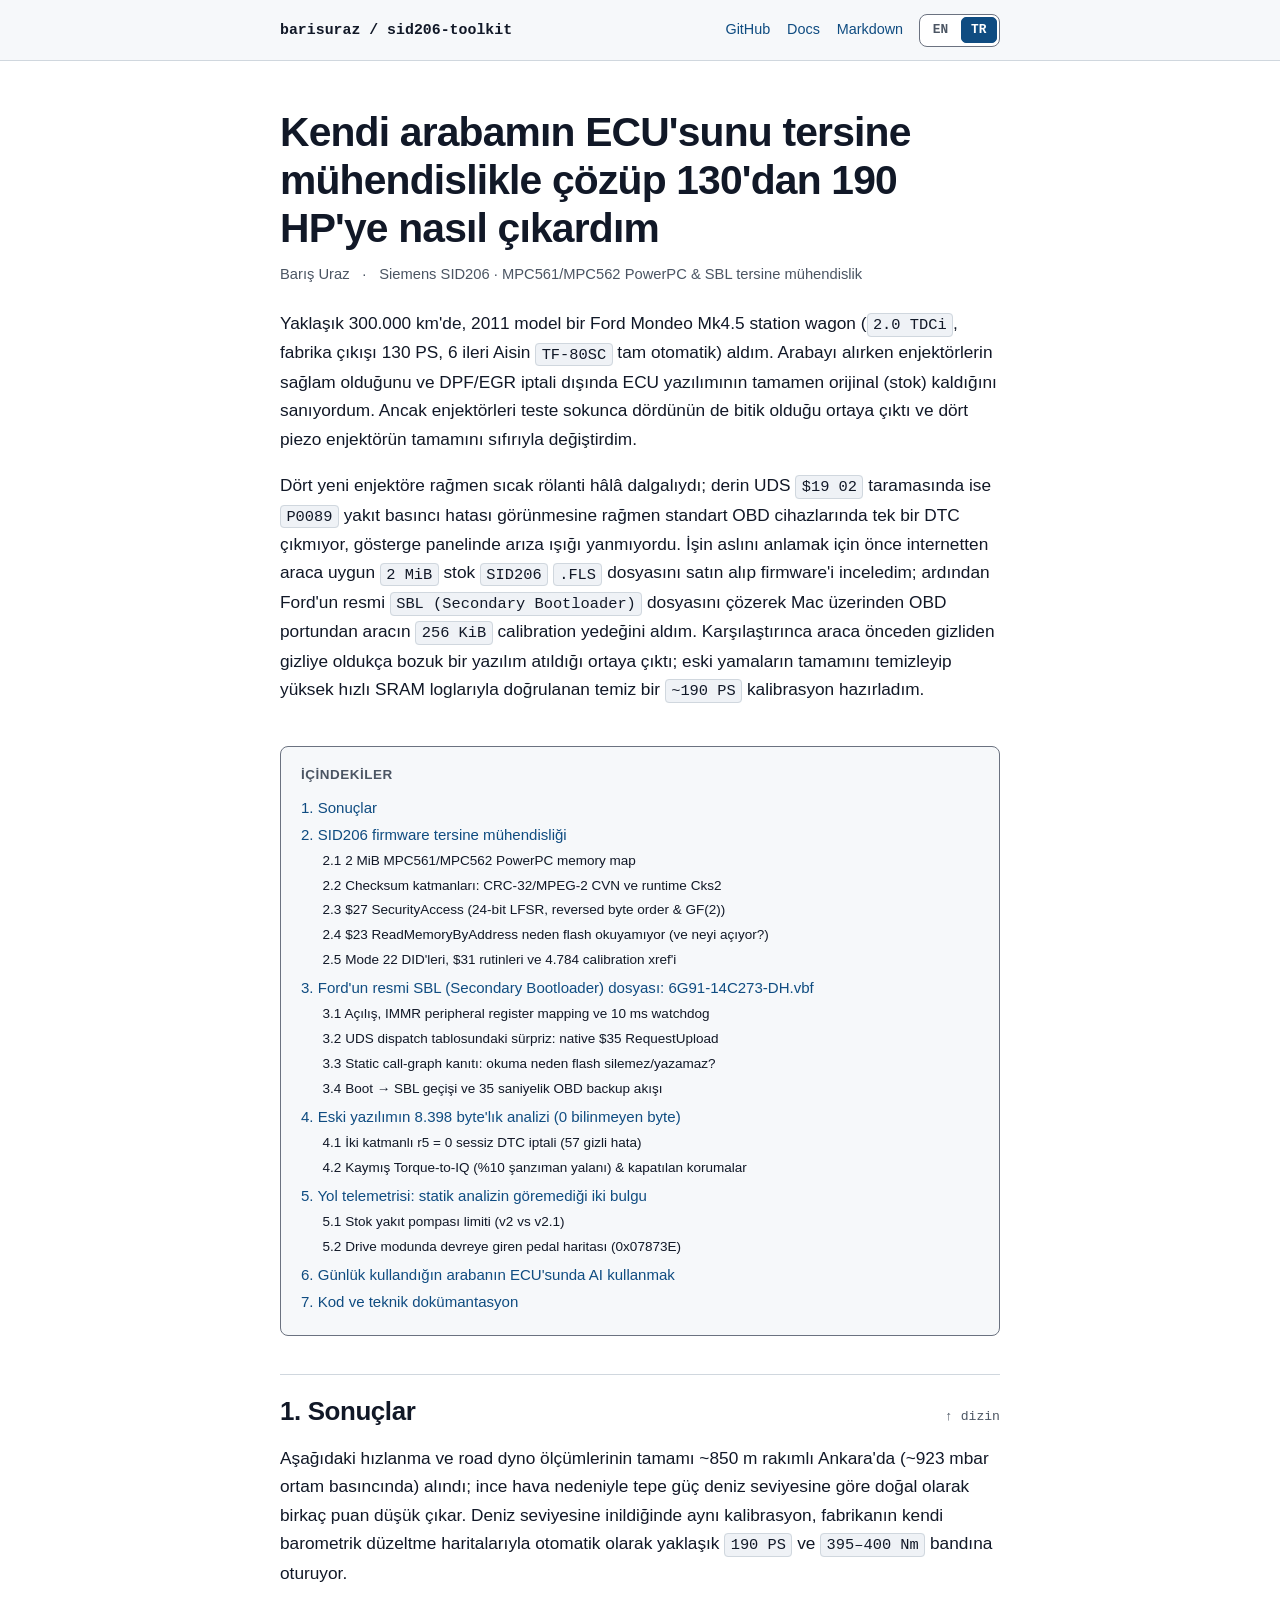
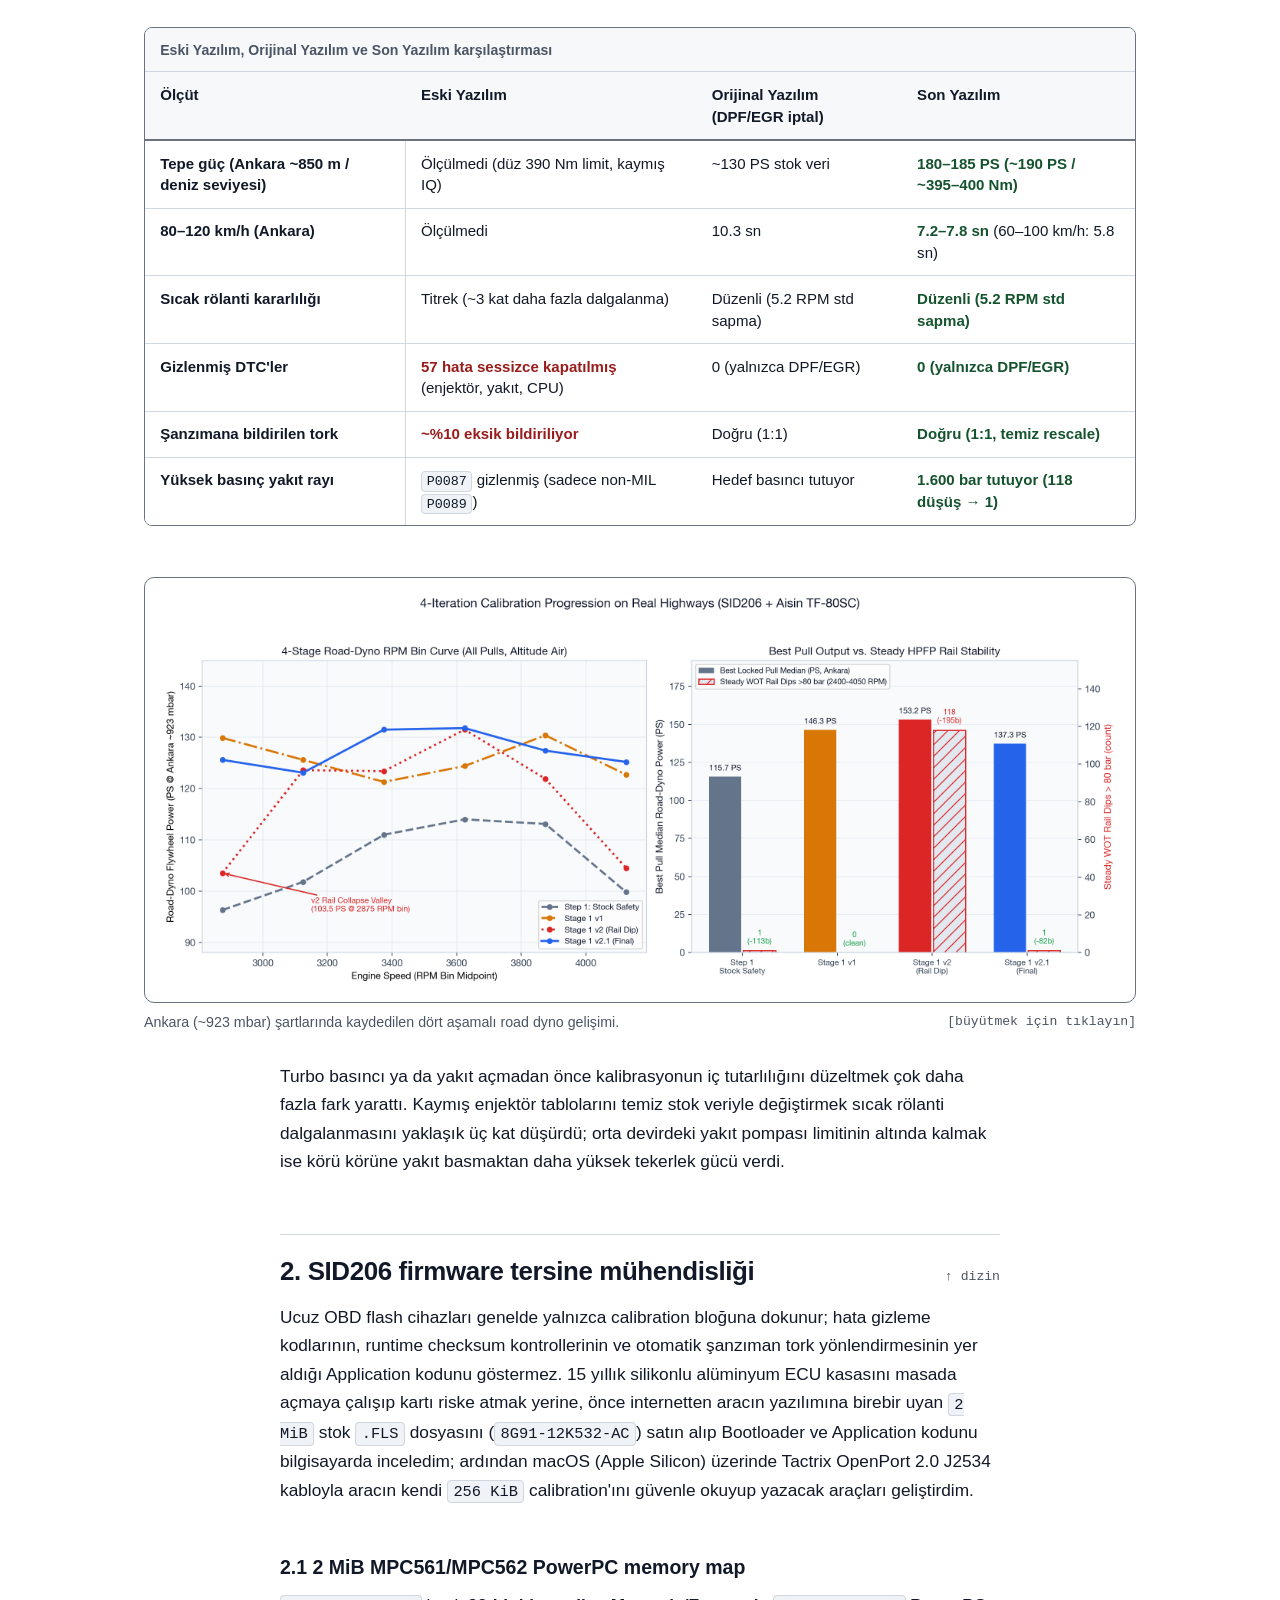
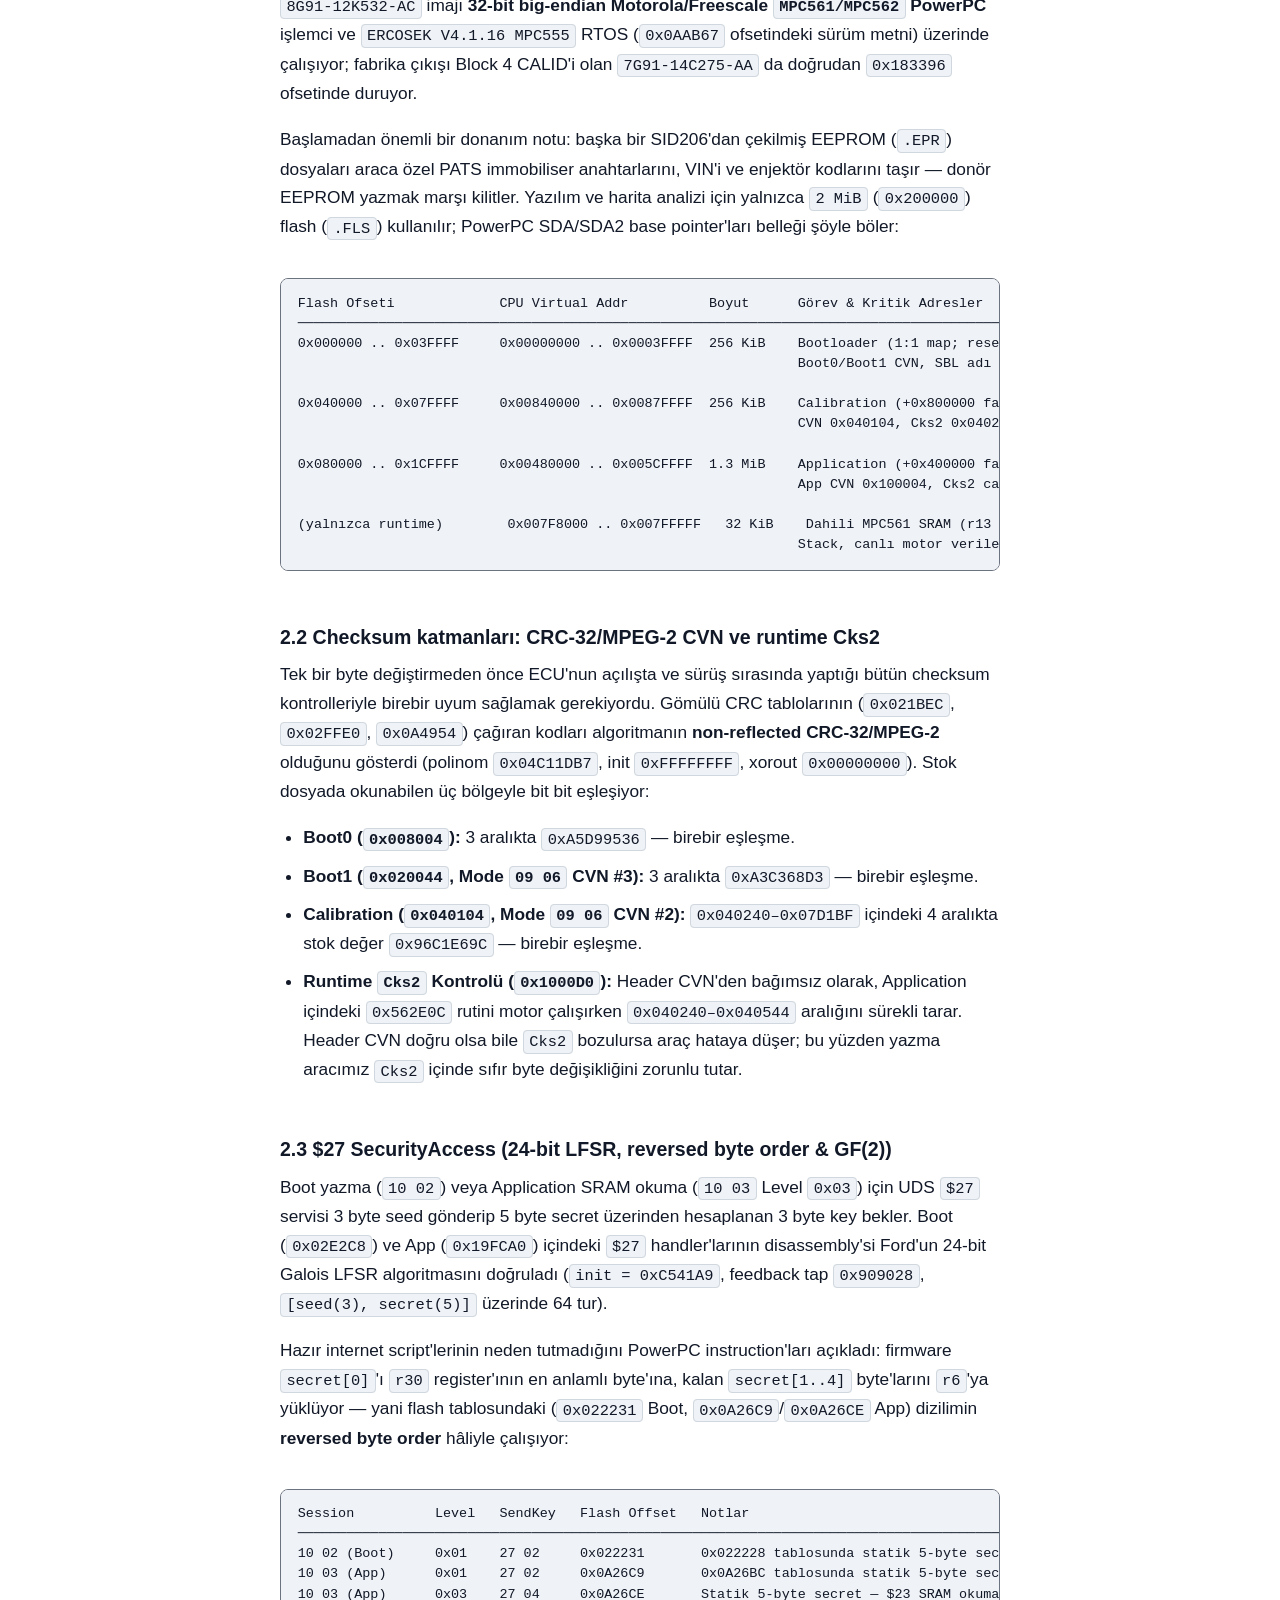
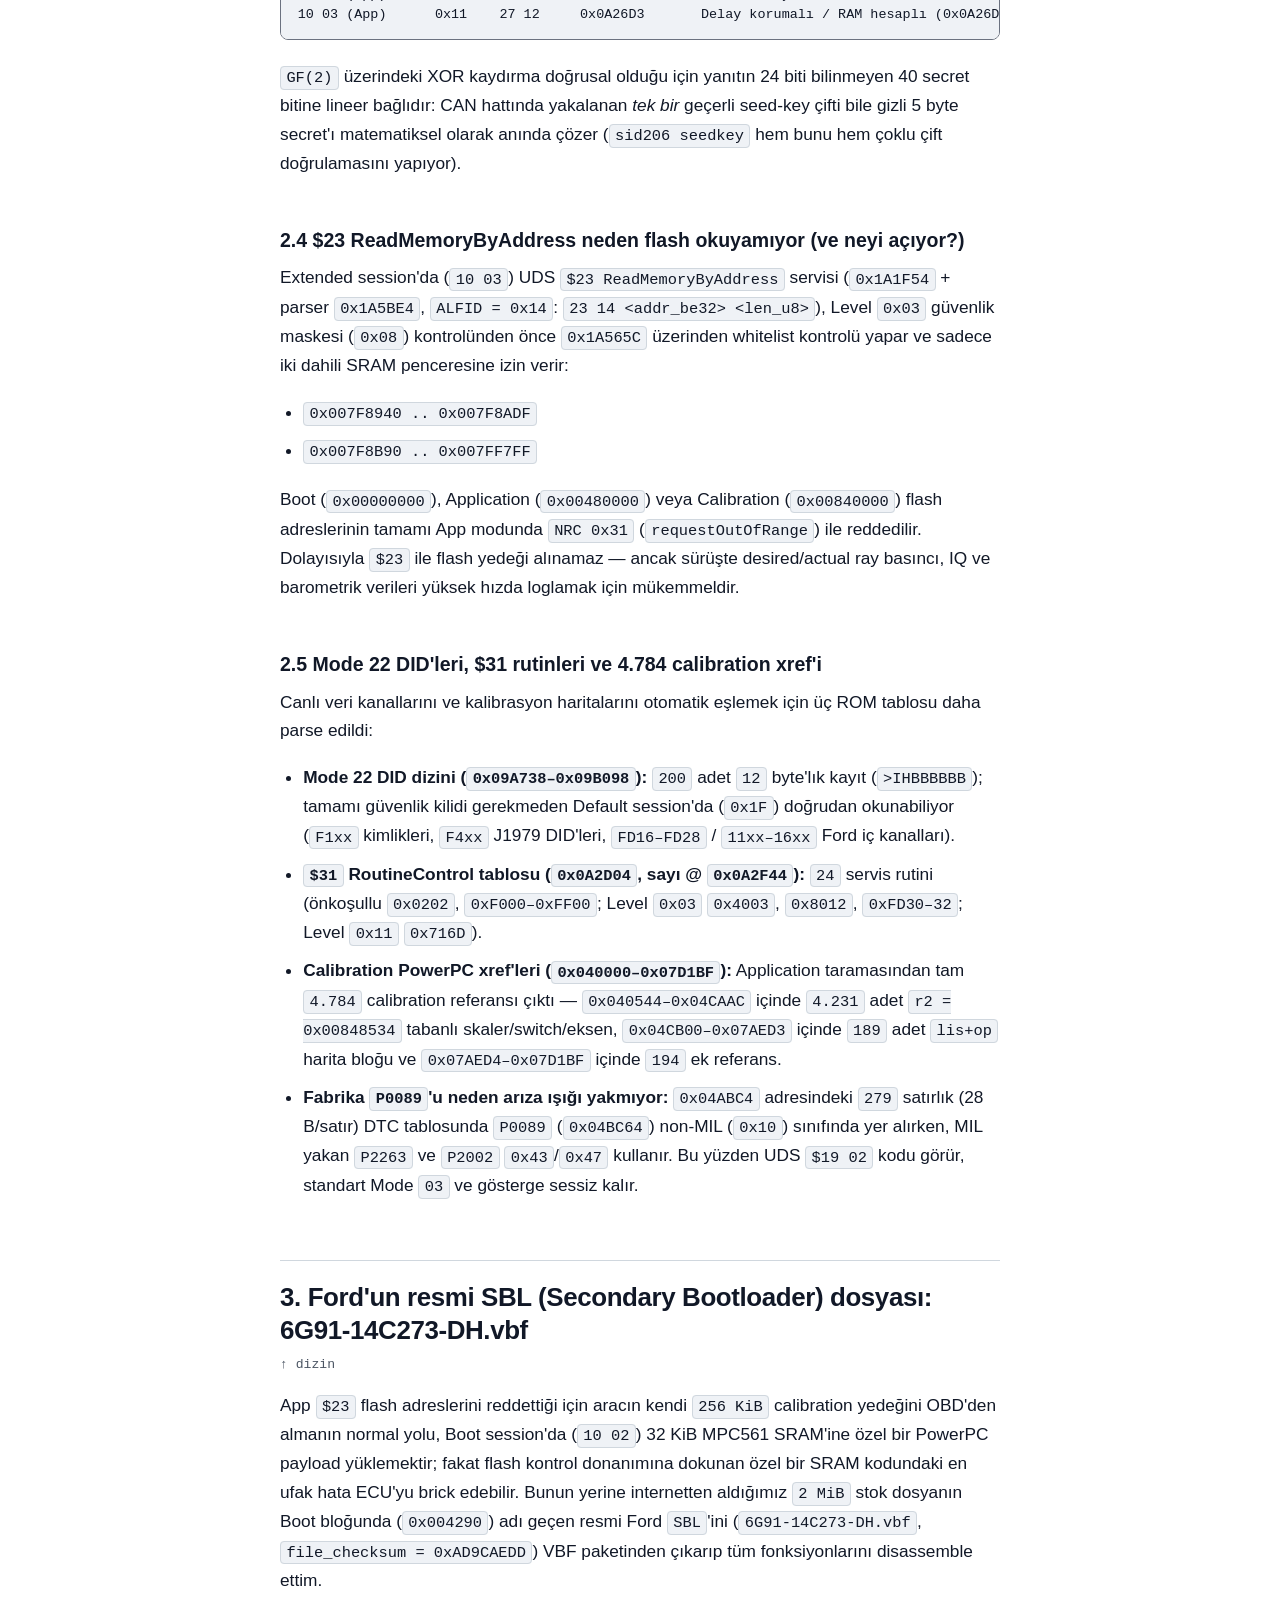
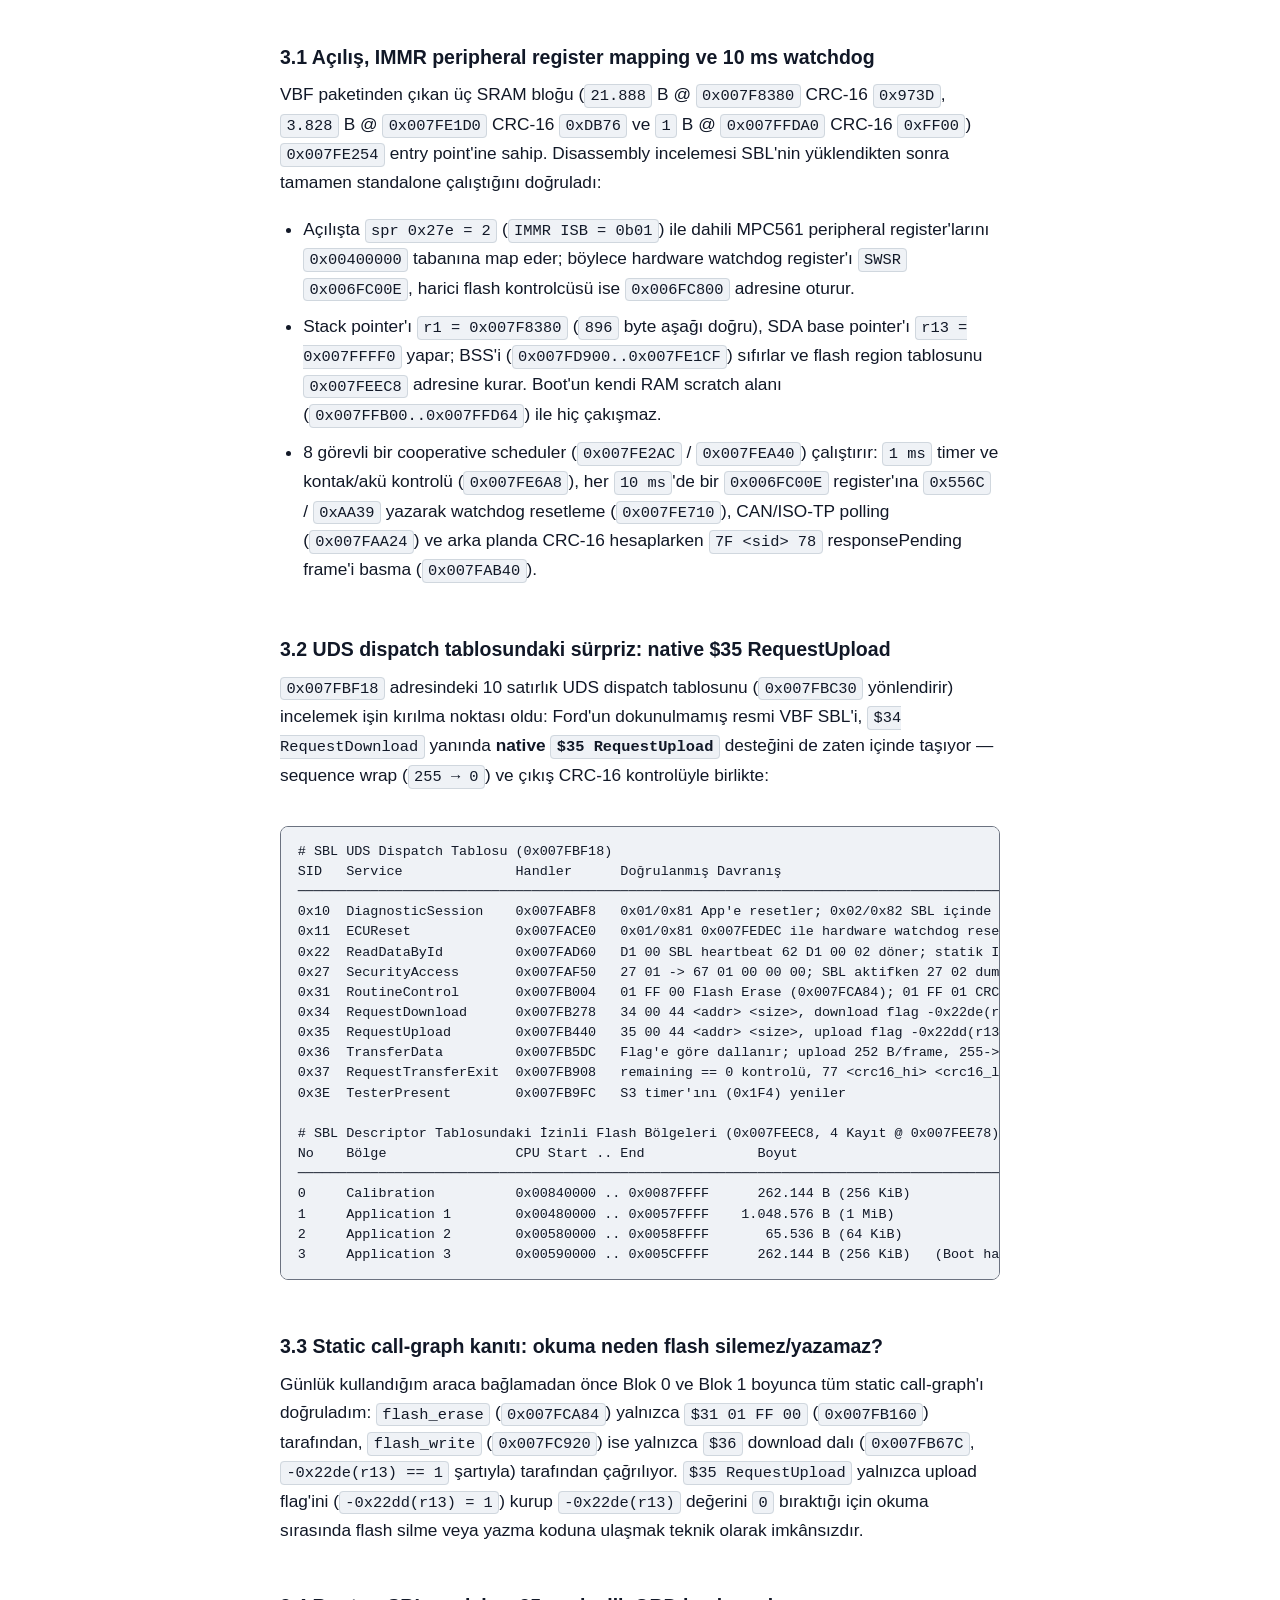
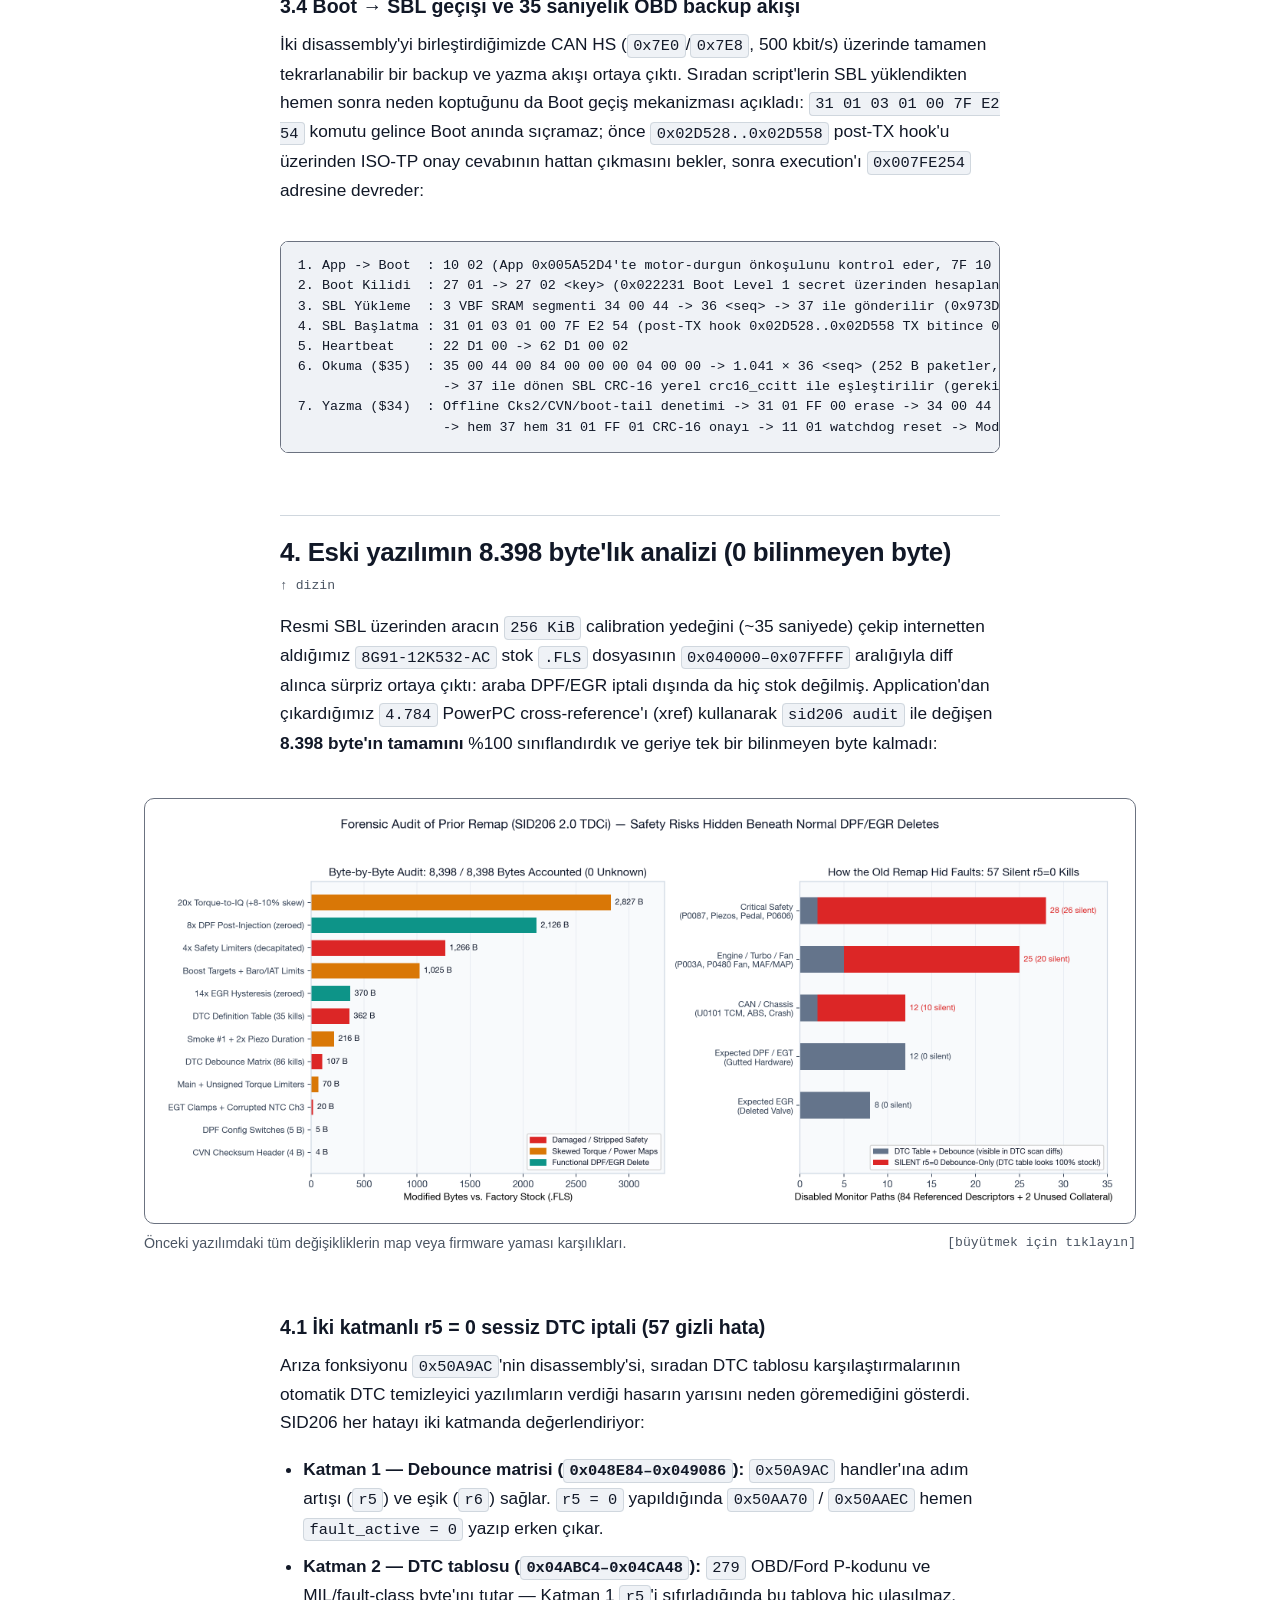
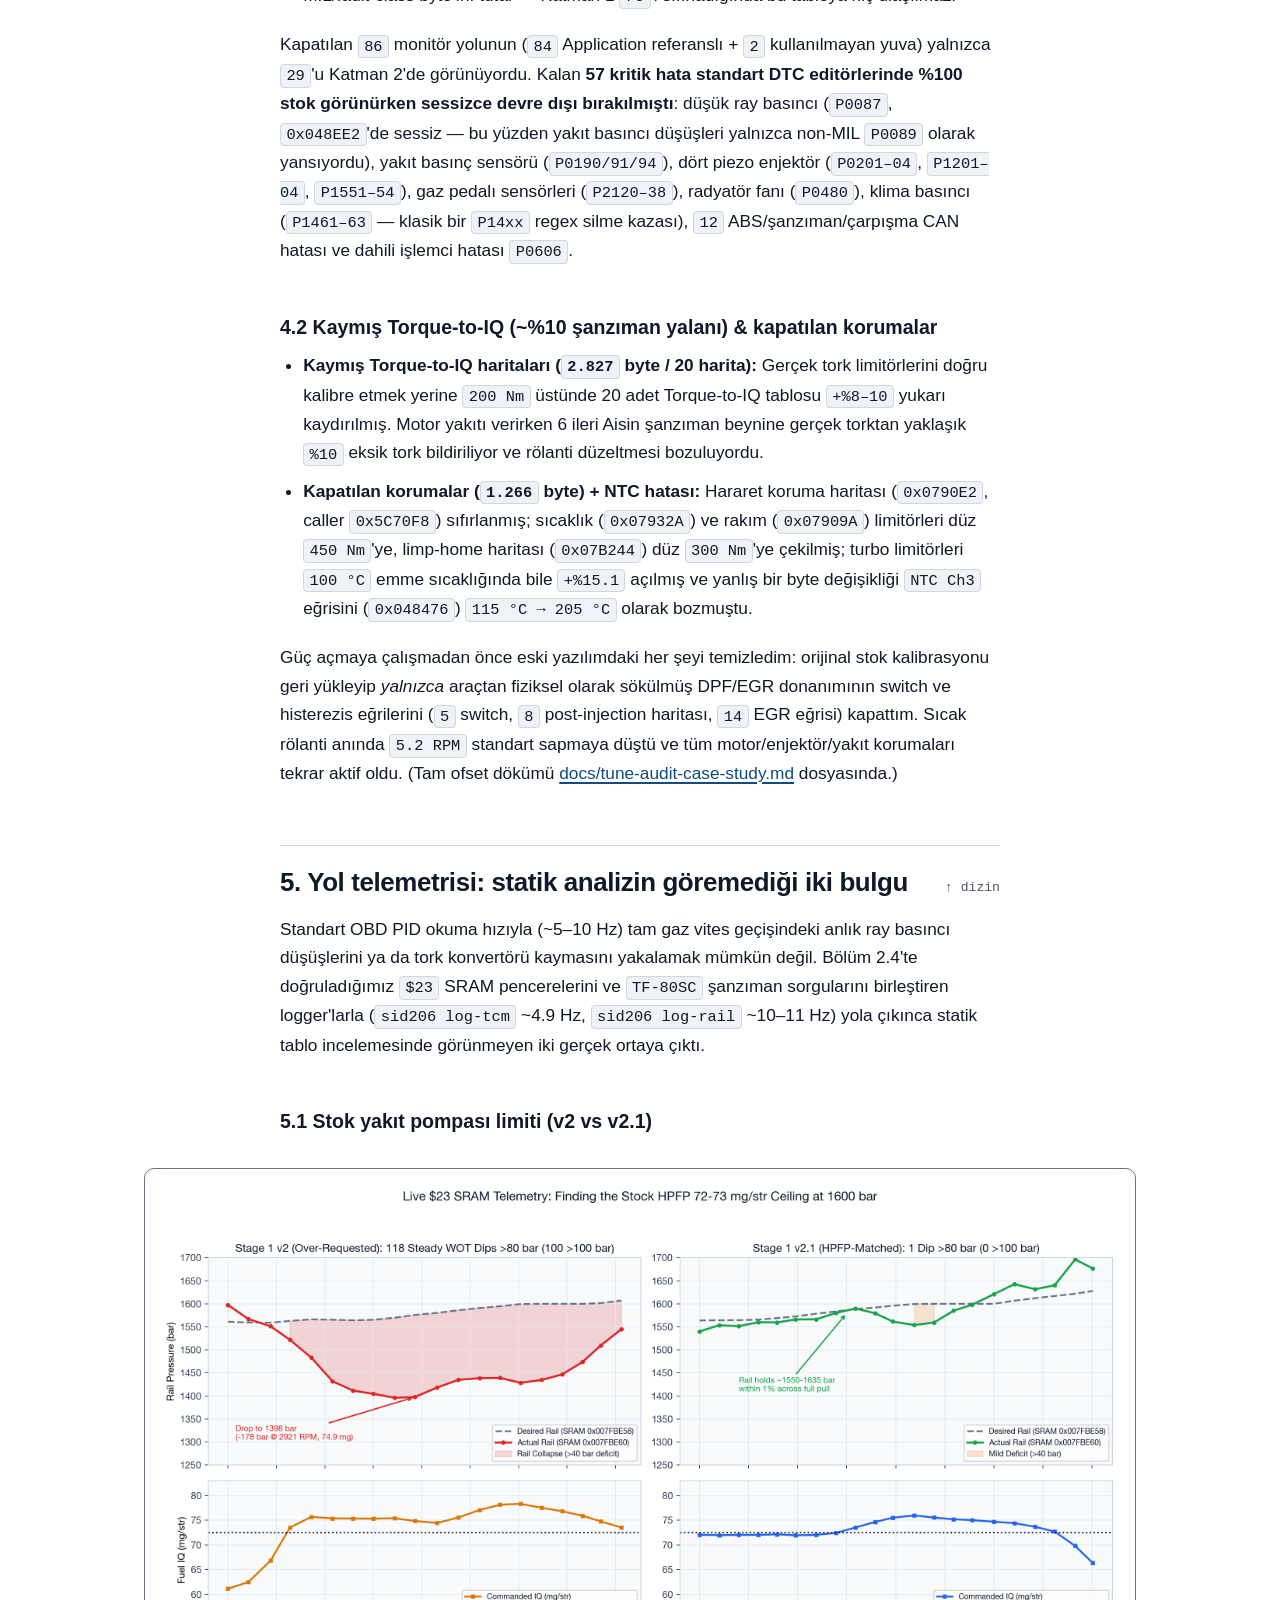
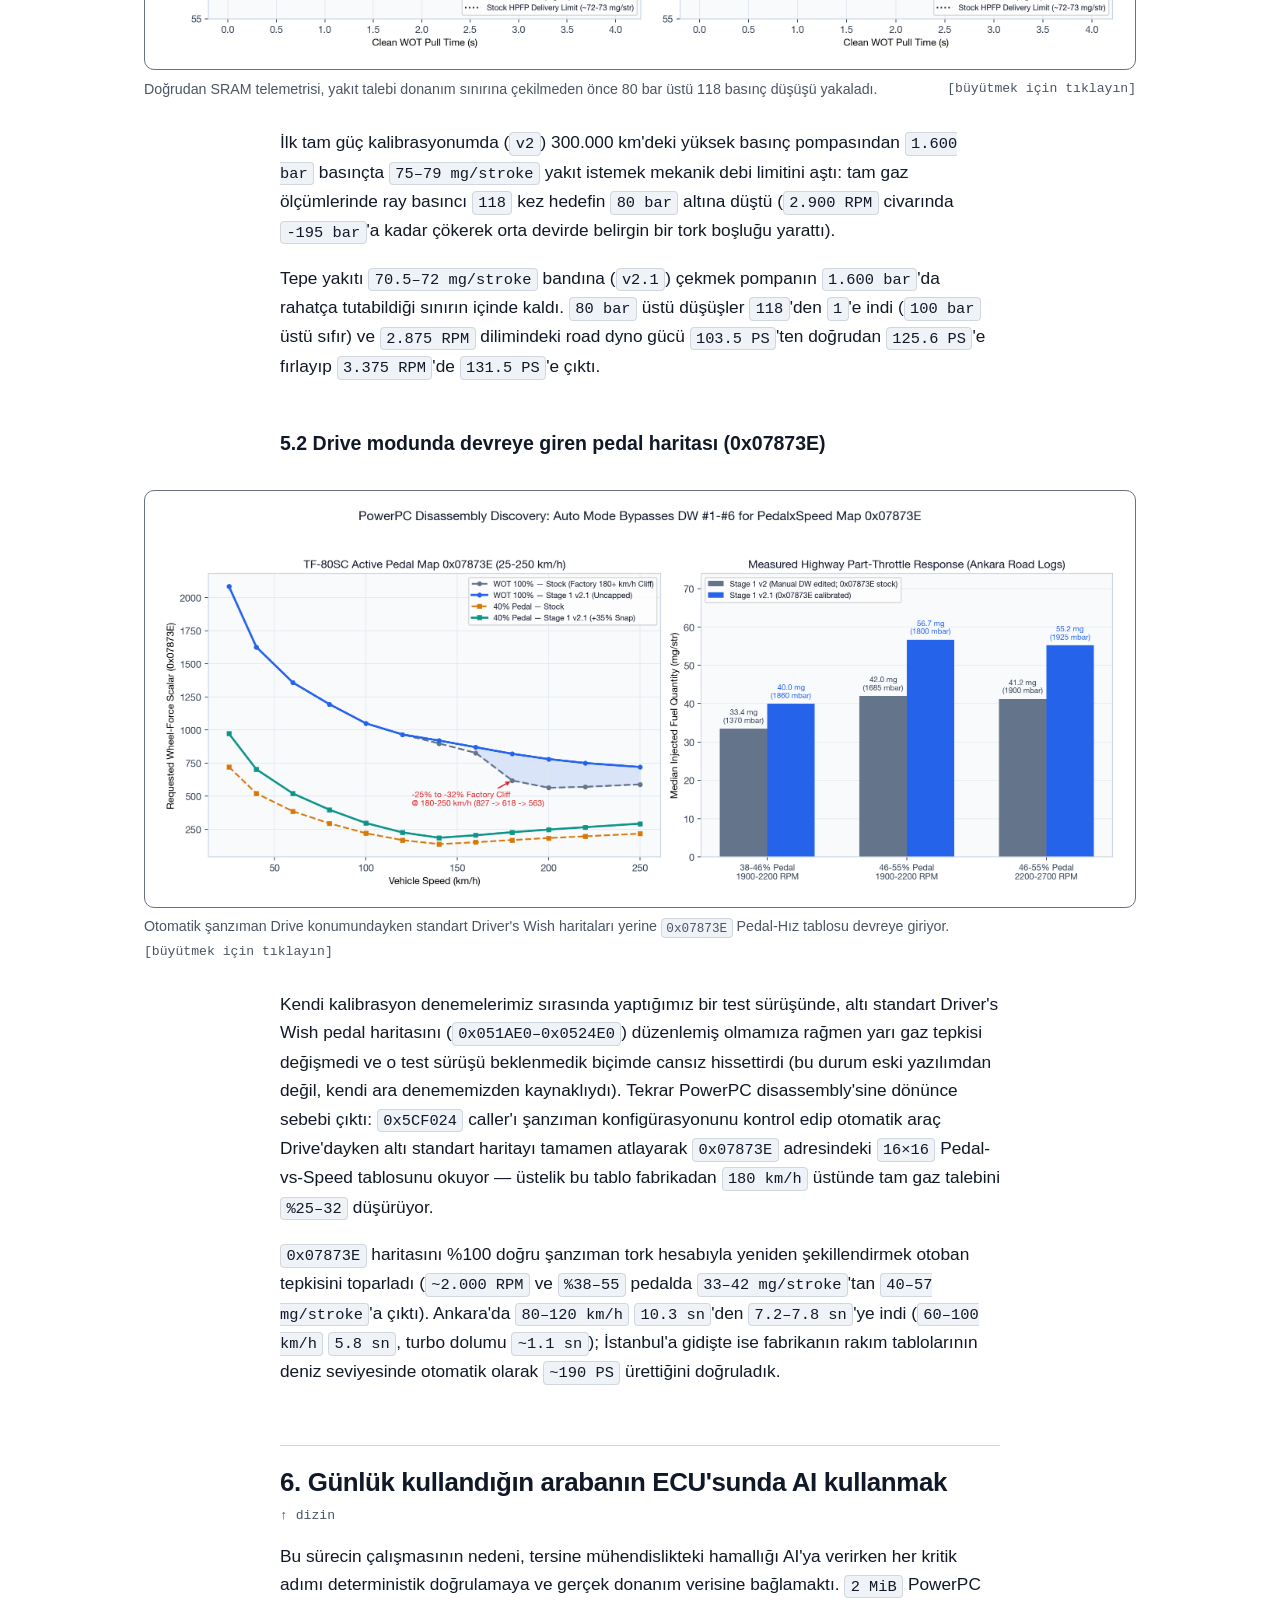
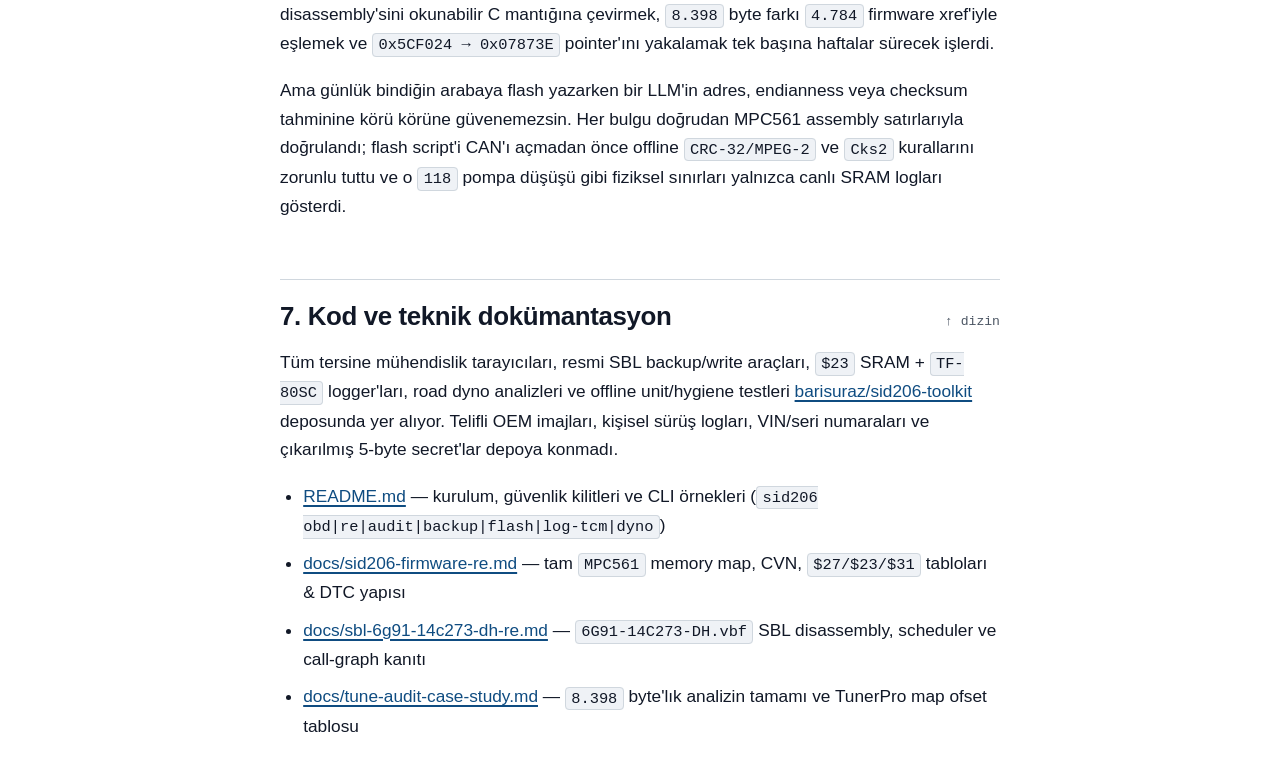
==== commit ab6e0092: "Update EN/TR blog titles to honest 130->190 HP RE hook" ====
--- a/blog/tr/index.html
+++ b/blog/tr/index.html
@@ -4,7 +4,7 @@
   <meta charset="utf-8">
   <meta name="viewport" content="width=device-width, initial-scale=1.0">
   <meta name="color-scheme" content="light dark">
-  <title>2011 Mondeo 2.0 TDCi'daki kötü ECU yazılımını düzeltmek</title>
+  <title>Kendi arabamın ECU'sunu tersine mühendislikle çözüp 130'dan 190 HP'ye nasıl çıkardım</title>
   <meta name="description" content="Stok 2 MiB SID206 MPC561/MPC562 PowerPC dosyasını ve Ford SBL'ini (6G91-14C273-DH) çözerek aracın 256 KiB calibration bloğunu OBD'den okuma, 57 gizli DTC iptalini bulma ve ~190 PS temiz yazılım yazma süreci.">
   <meta name="author" content="Barış Uraz">
   <link rel="canonical" href="https://barisuraz.github.io/sid206-toolkit/tr/">
@@ -16,7 +16,7 @@
   <meta property="og:locale" content="tr_TR">
   <meta property="og:locale:alternate" content="en_US">
   <meta property="og:site_name" content="sid206-toolkit">
-  <meta property="og:title" content="2011 Mondeo 2.0 TDCi'daki kötü ECU yazılımını düzeltmek">
+  <meta property="og:title" content="Kendi arabamın ECU'sunu tersine mühendislikle çözüp 130'dan 190 HP'ye nasıl çıkardım">
   <meta property="og:description" content="Stok 2 MiB SID206 firmware ve Ford SBL'i çözülerek aracın 256 KiB calibration yedeğini OBD'den alma, 8.398 byte farkı analiz etme ve ~190 PS temiz kalibrasyon hazırlama hikâyesi.">
   <meta property="og:url" content="https://barisuraz.github.io/sid206-toolkit/tr/">
   <meta property="og:image" content="https://barisuraz.github.io/sid206-toolkit/assets/road-dyno-progression.png">
@@ -25,7 +25,7 @@
   <meta property="og:image:alt" content="Ankara'da ölçülen dört aşamalı road dyno güç eğrileri">
 
   <meta name="twitter:card" content="summary_large_image">
-  <meta name="twitter:title" content="2011 Mondeo 2.0 TDCi'daki kötü ECU yazılımını düzeltmek">
+  <meta name="twitter:title" content="Kendi arabamın ECU'sunu tersine mühendislikle çözüp 130'dan 190 HP'ye nasıl çıkardım">
   <meta name="twitter:description" content="SID206 PowerPC firmware ve Ford SBL disassembly ile OBD'den 256 KiB calibration okuma, 57 gizli DTC iptalini bulma ve ~190 PS kalibrasyon süreci.">
   <meta name="twitter:image" content="https://barisuraz.github.io/sid206-toolkit/assets/road-dyno-progression.png">
 
@@ -55,7 +55,7 @@
 
   <main>
     <article class="grid-band">
-      <h1>2011 Mondeo 2.0 TDCi'daki kötü ECU yazılımını düzeltmek</h1>
+      <h1>Kendi arabamın ECU'sunu tersine mühendislikle çözüp 130'dan 190 HP'ye nasıl çıkardım</h1>
       <p class="meta-line">
         <span>Barış Uraz</span>
         <span aria-hidden="true">·</span>
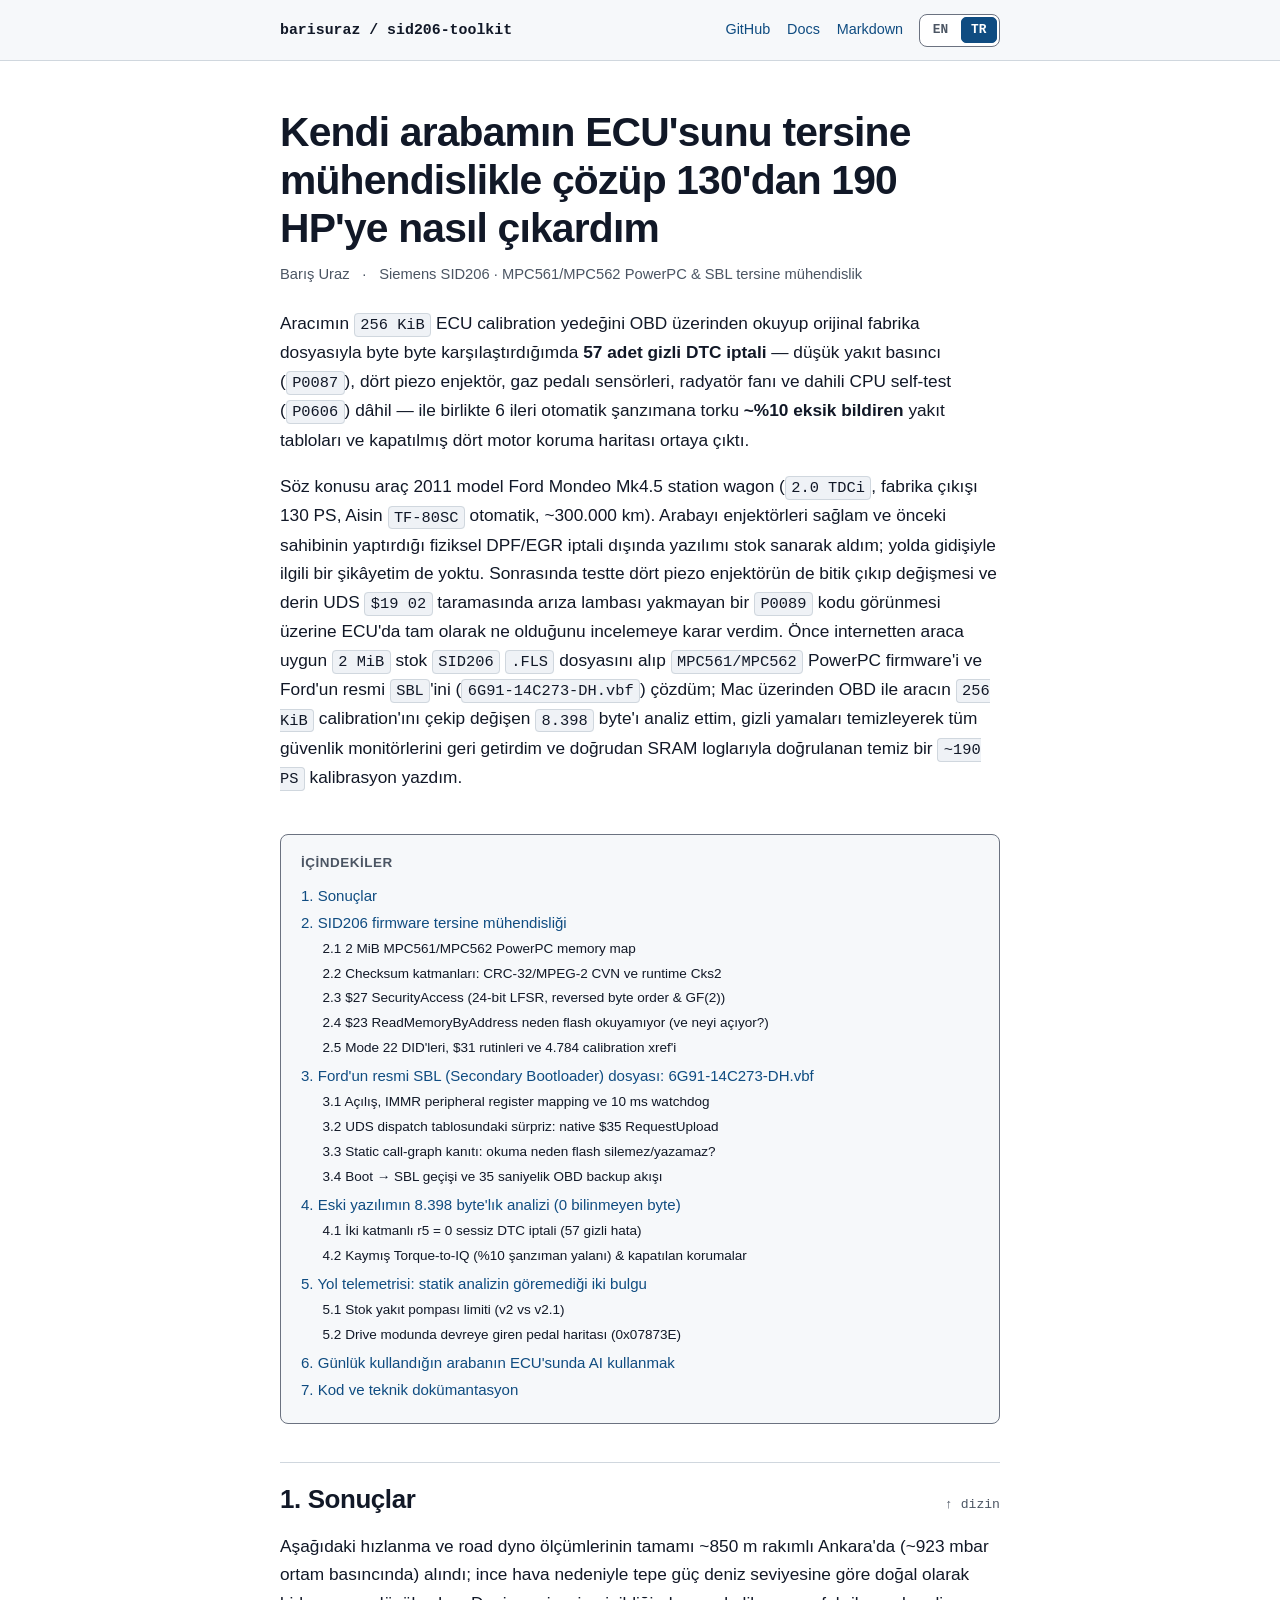
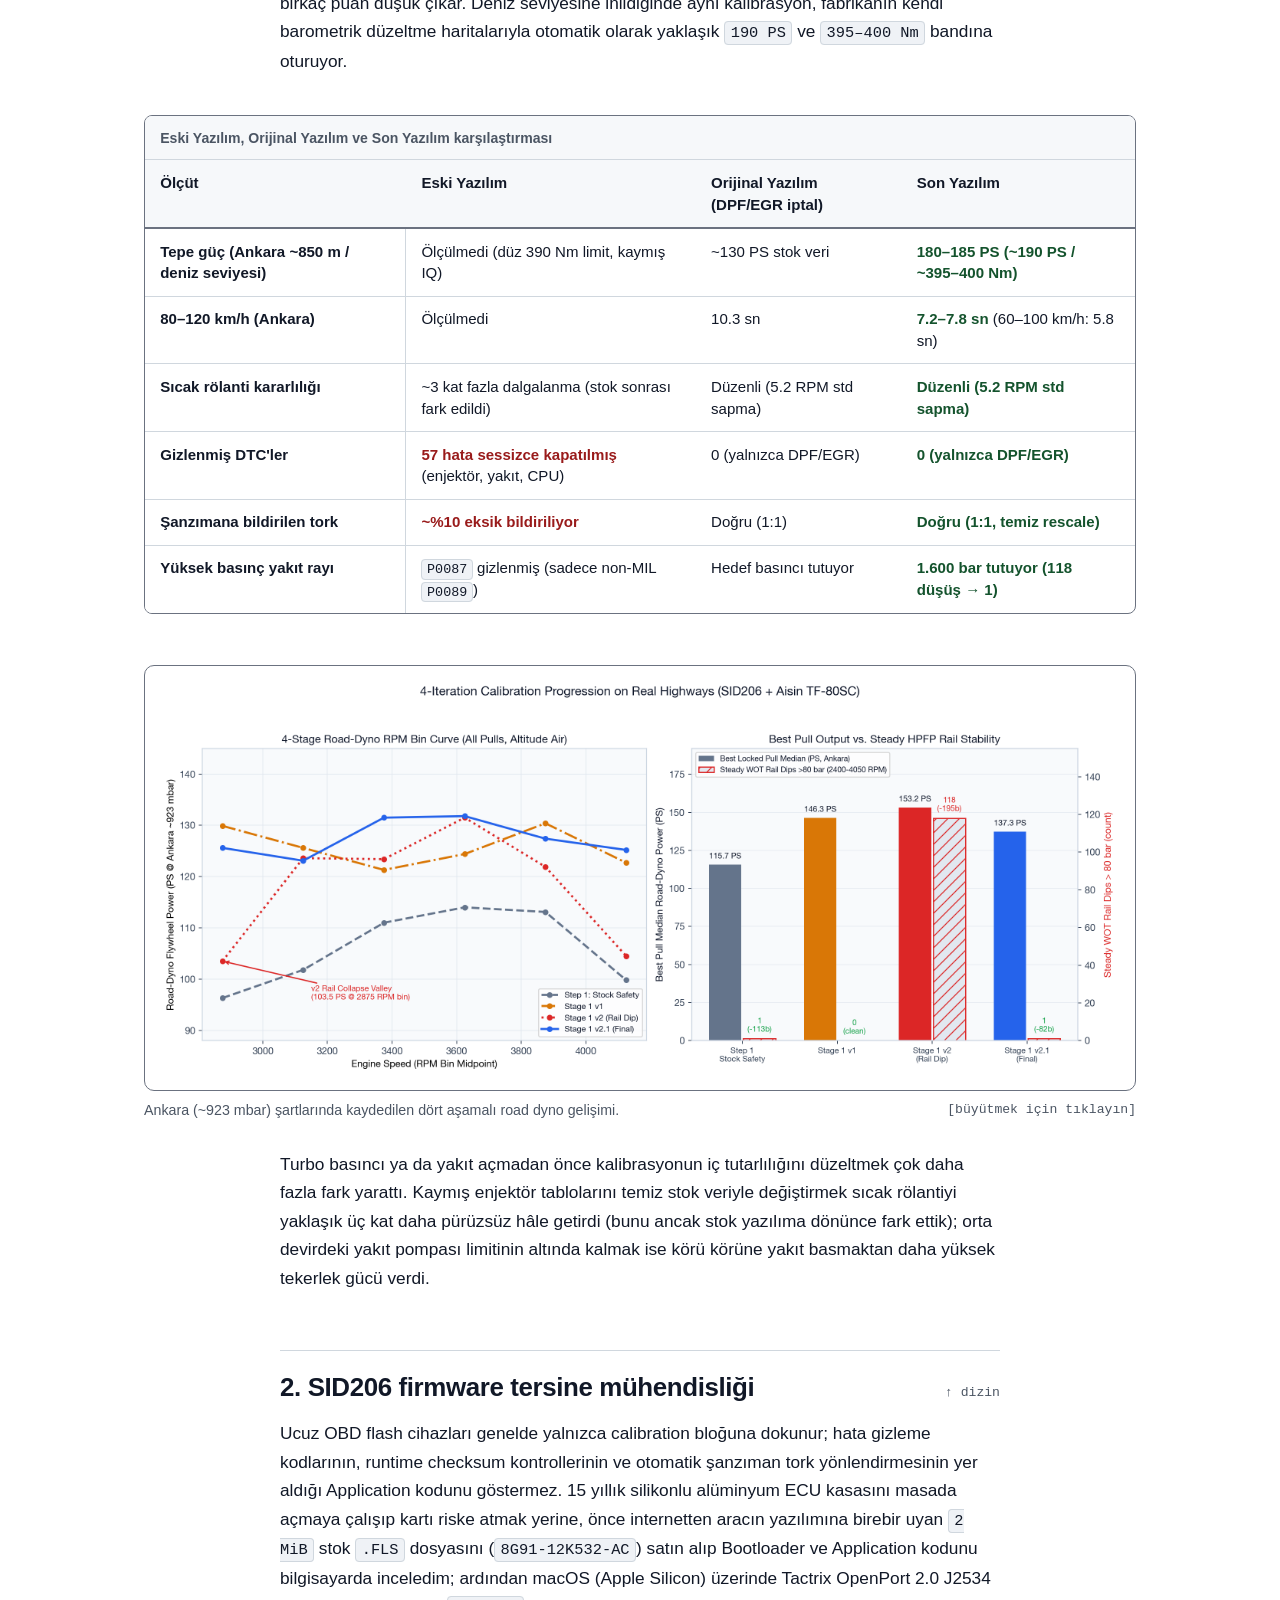
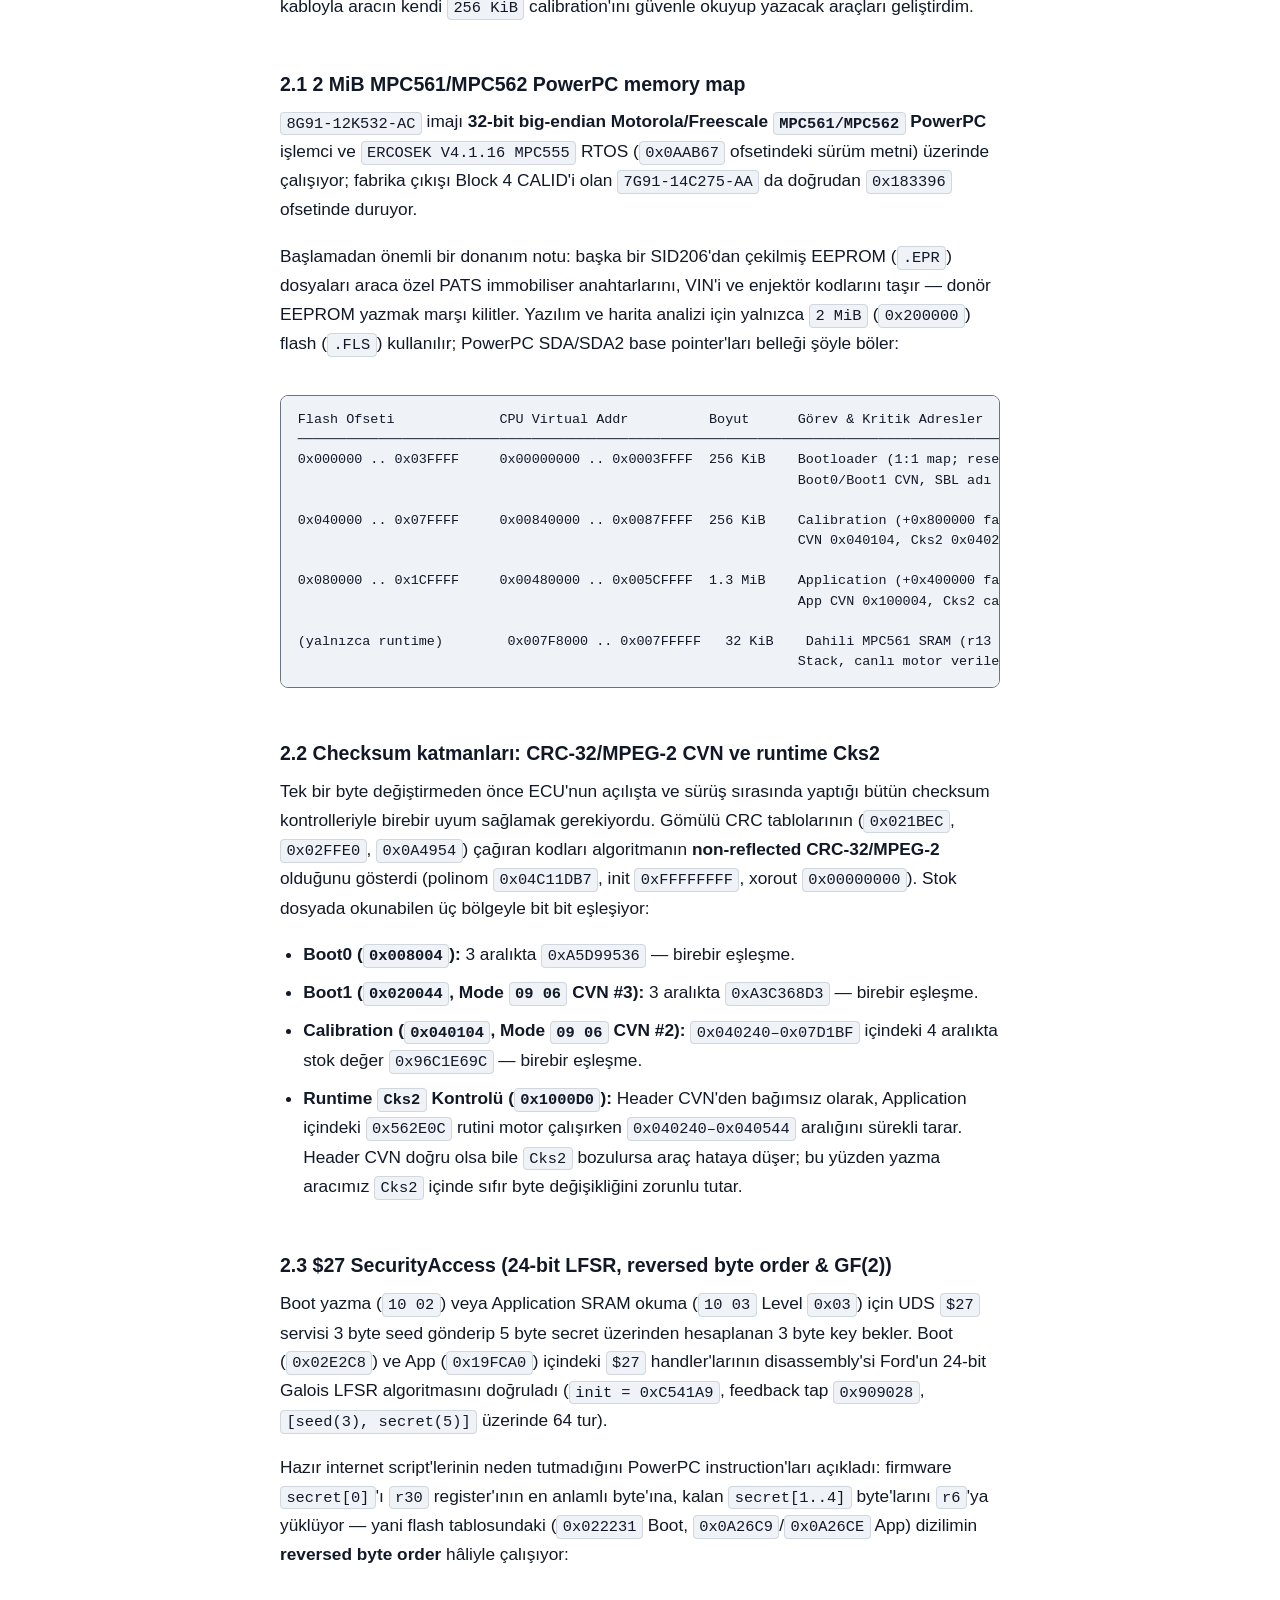
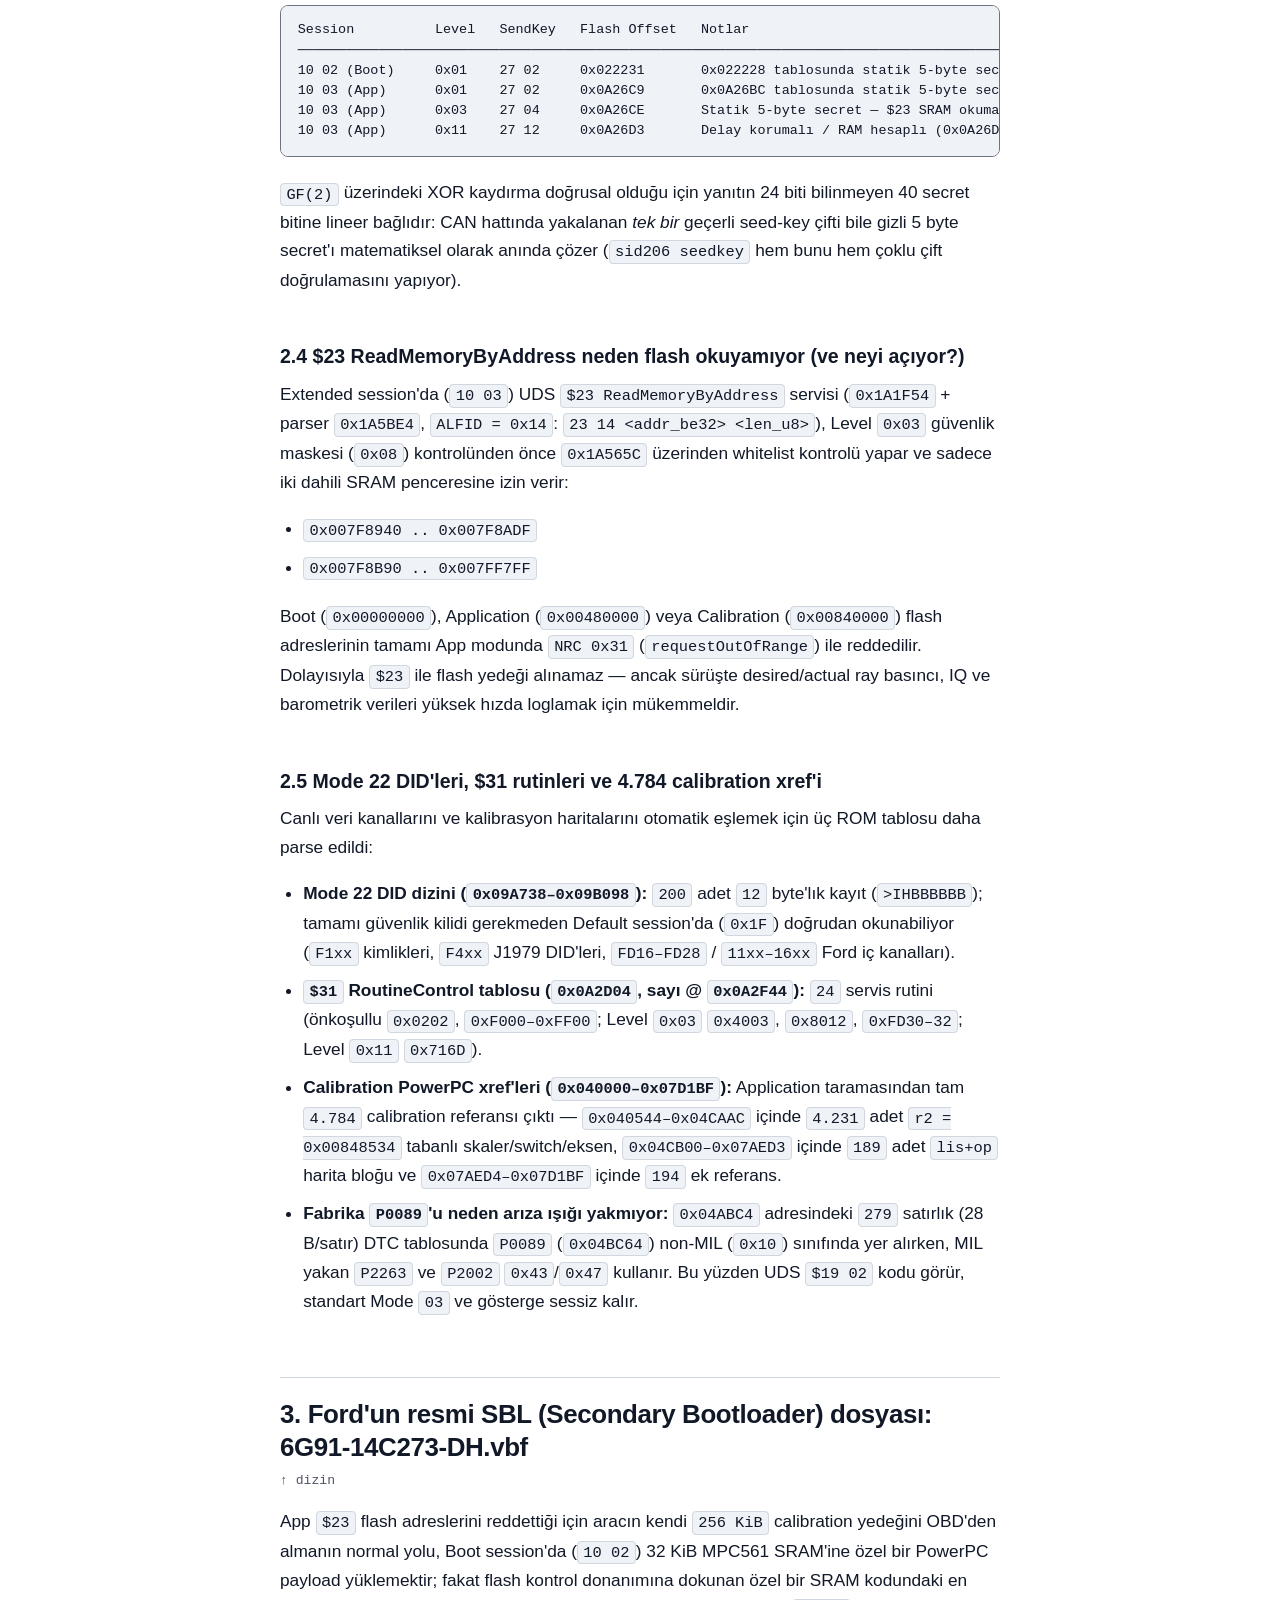
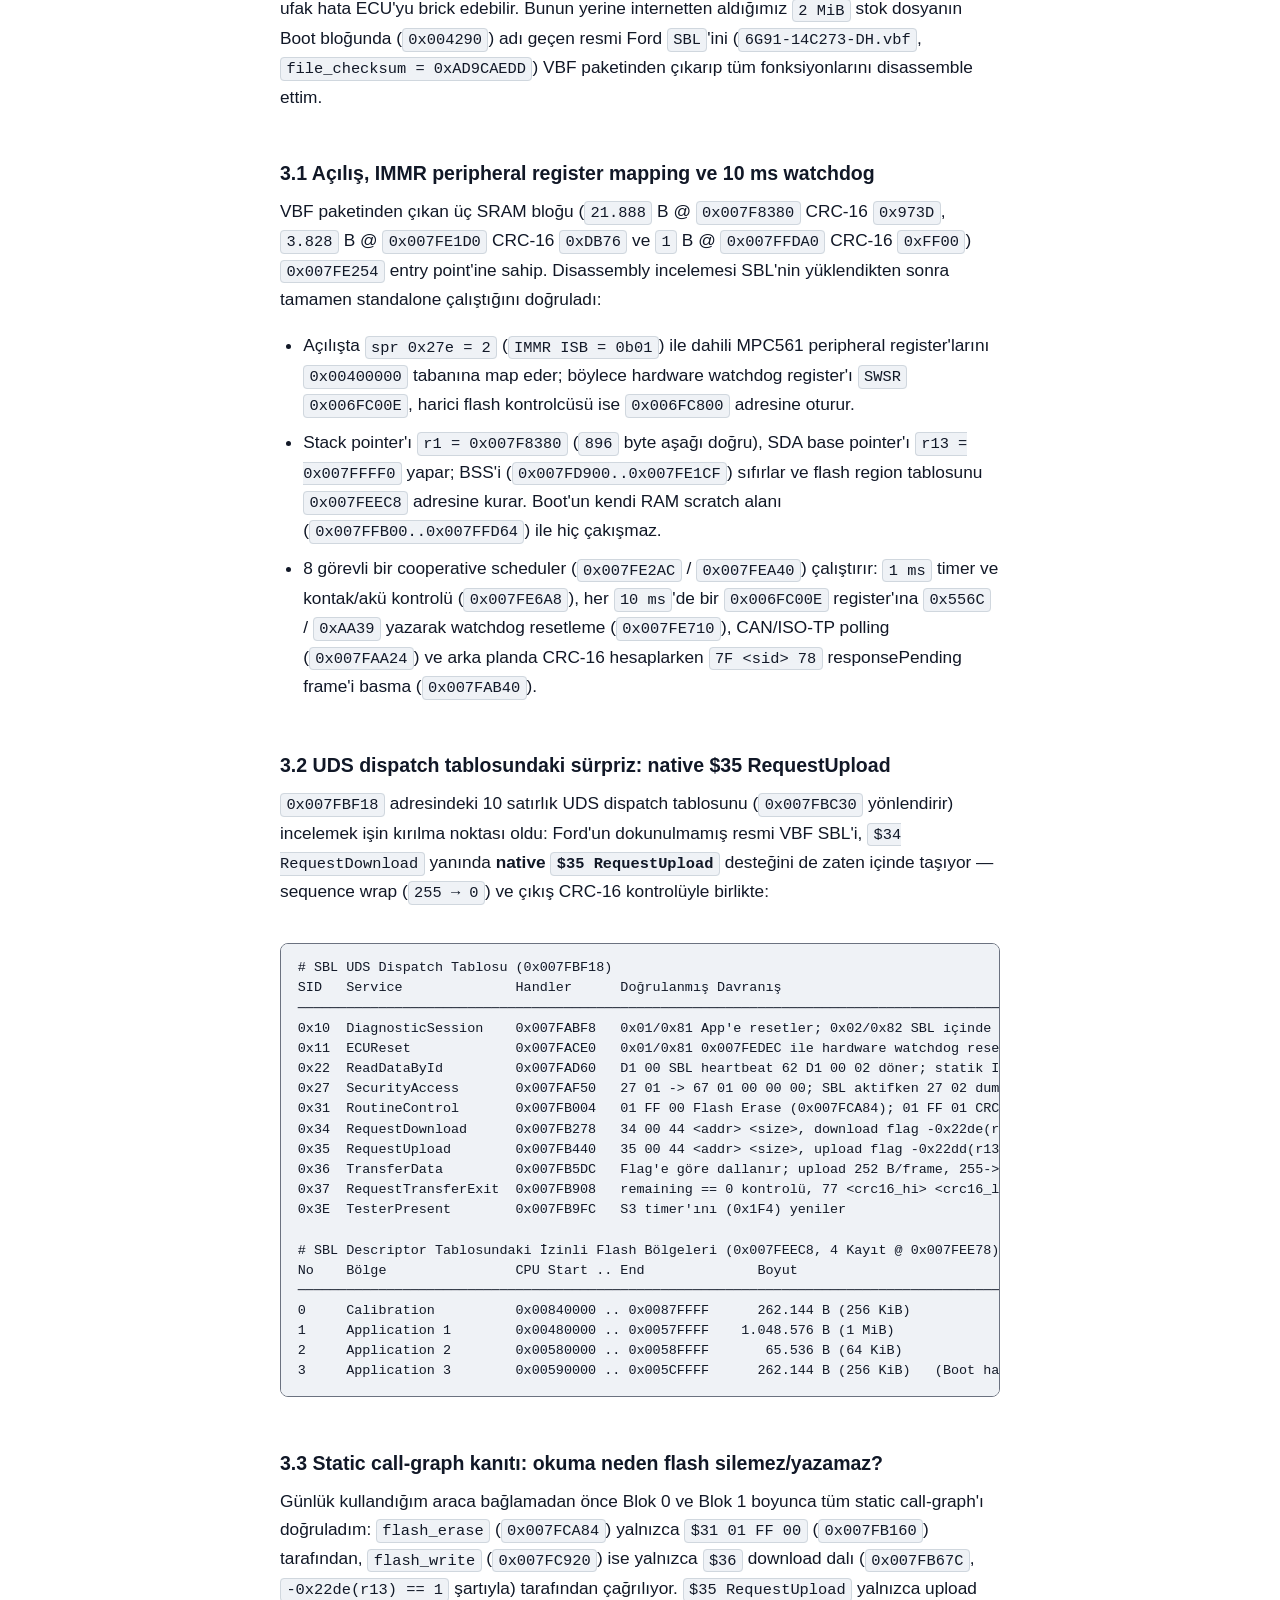
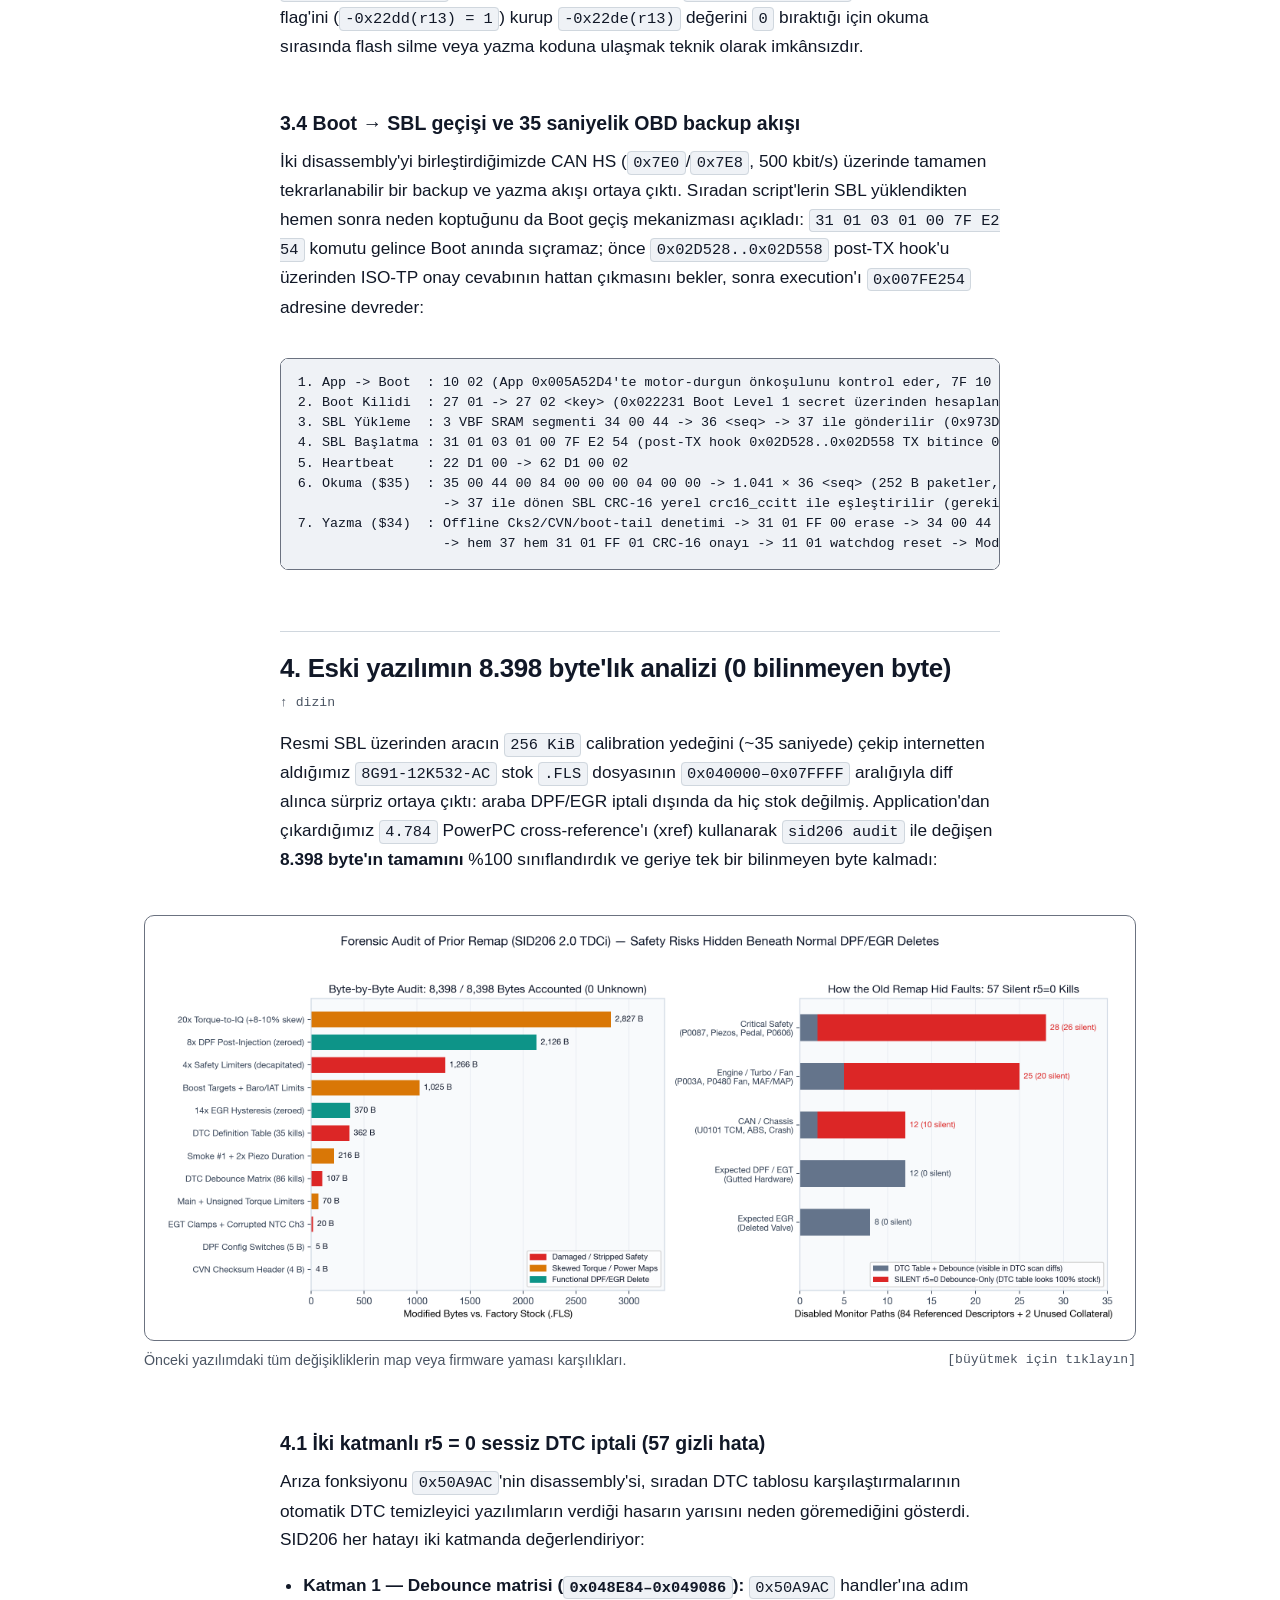
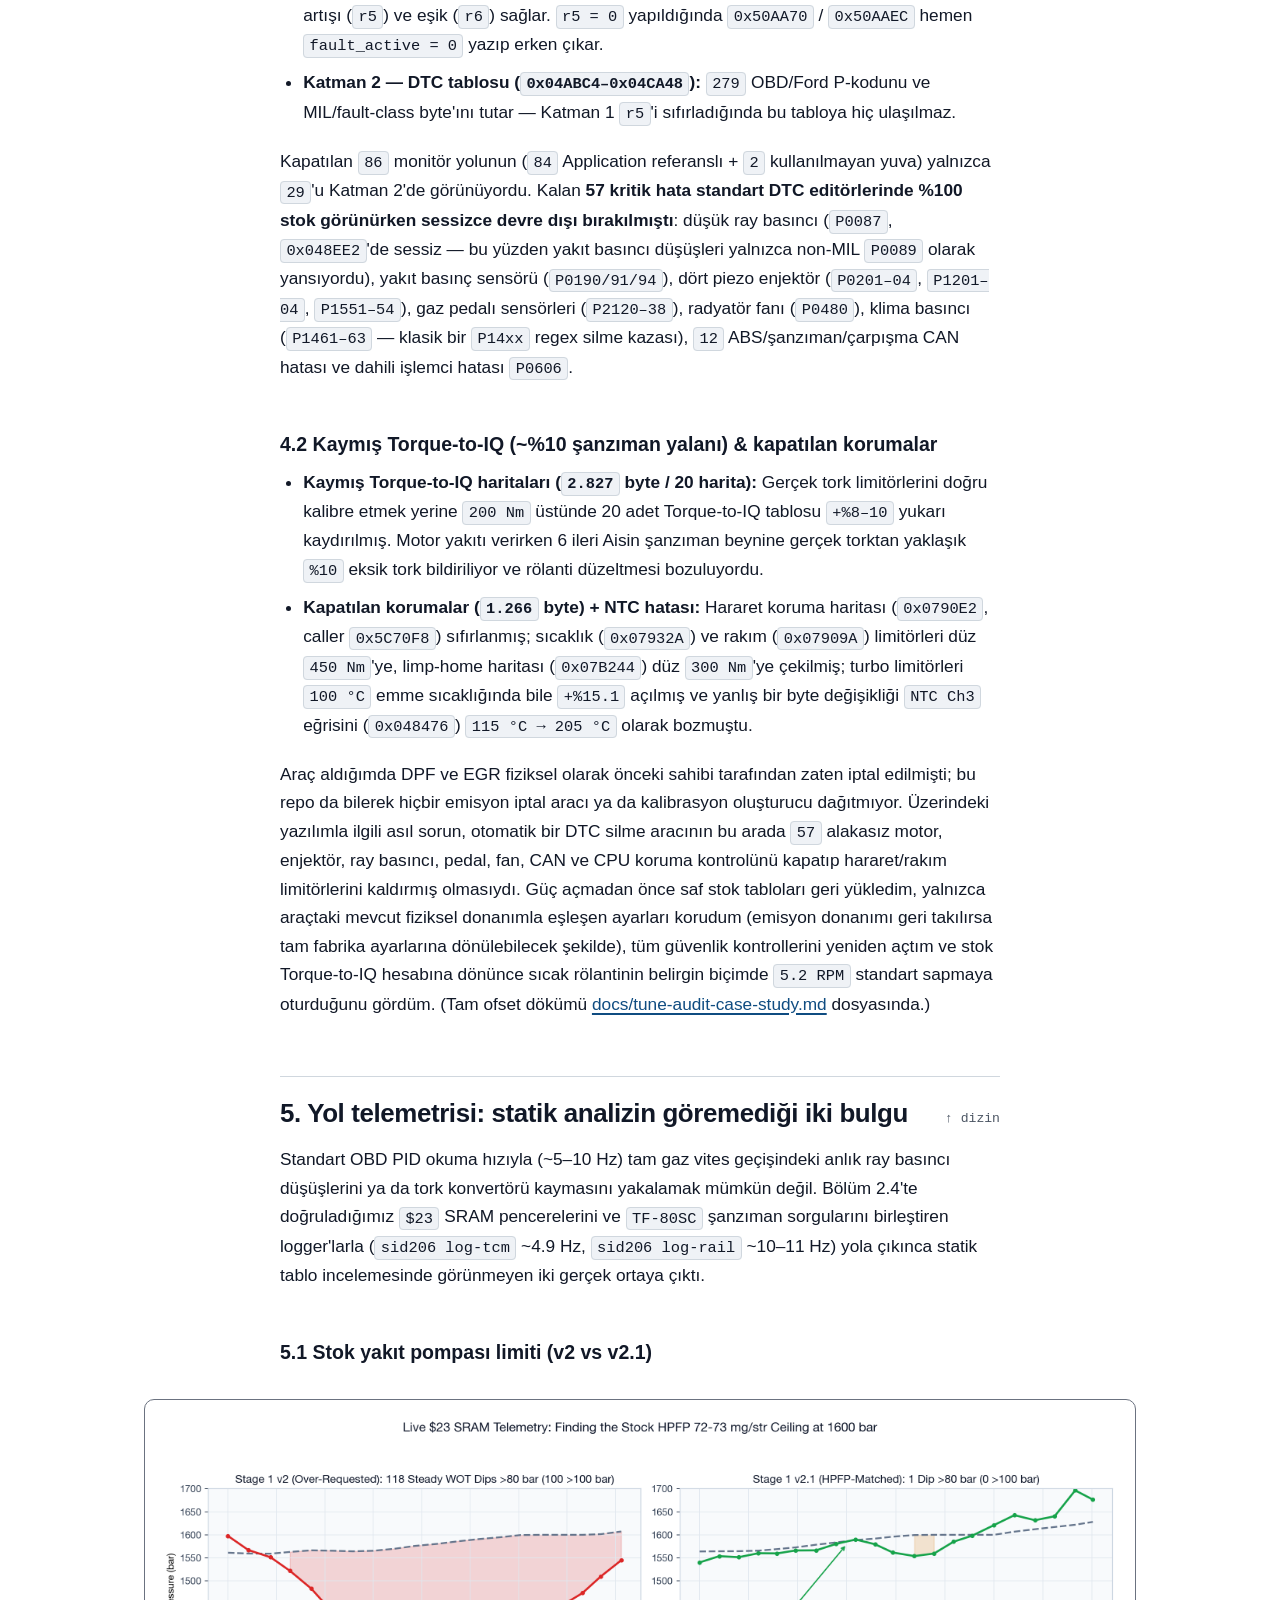
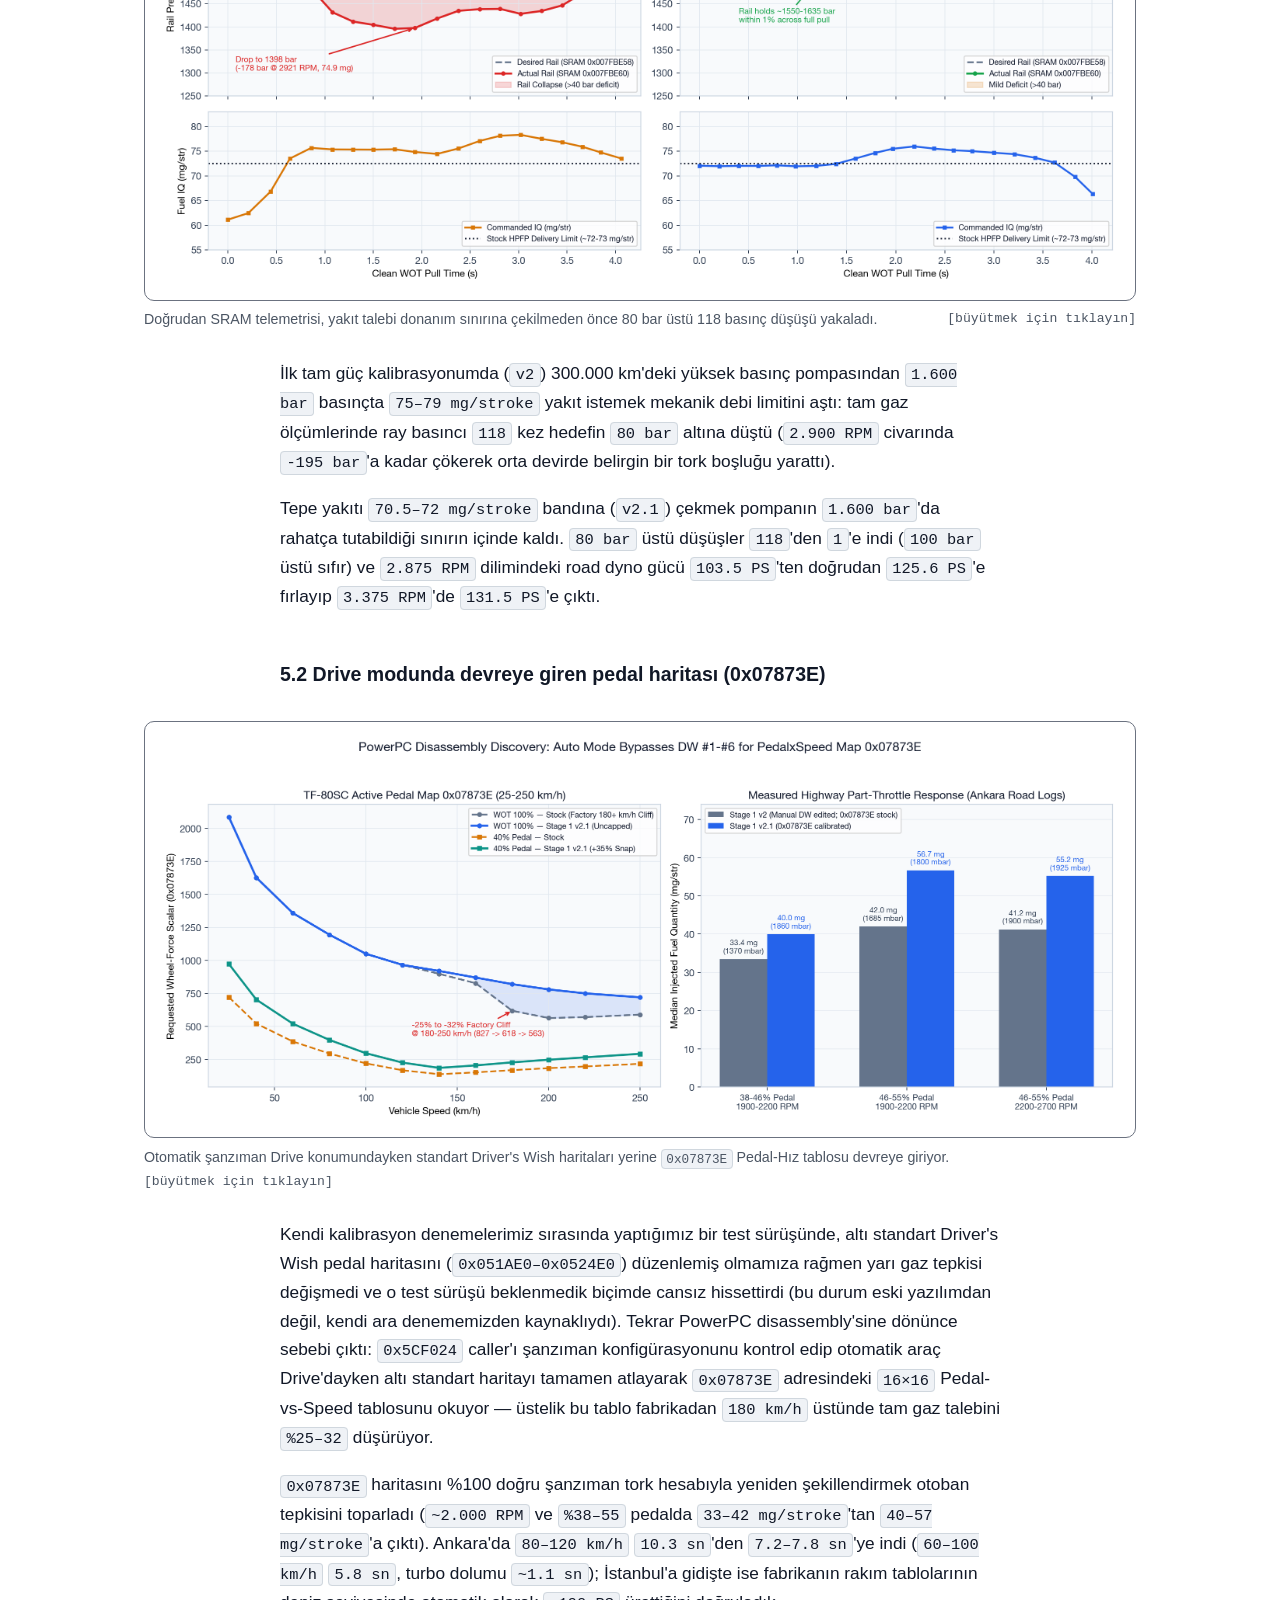
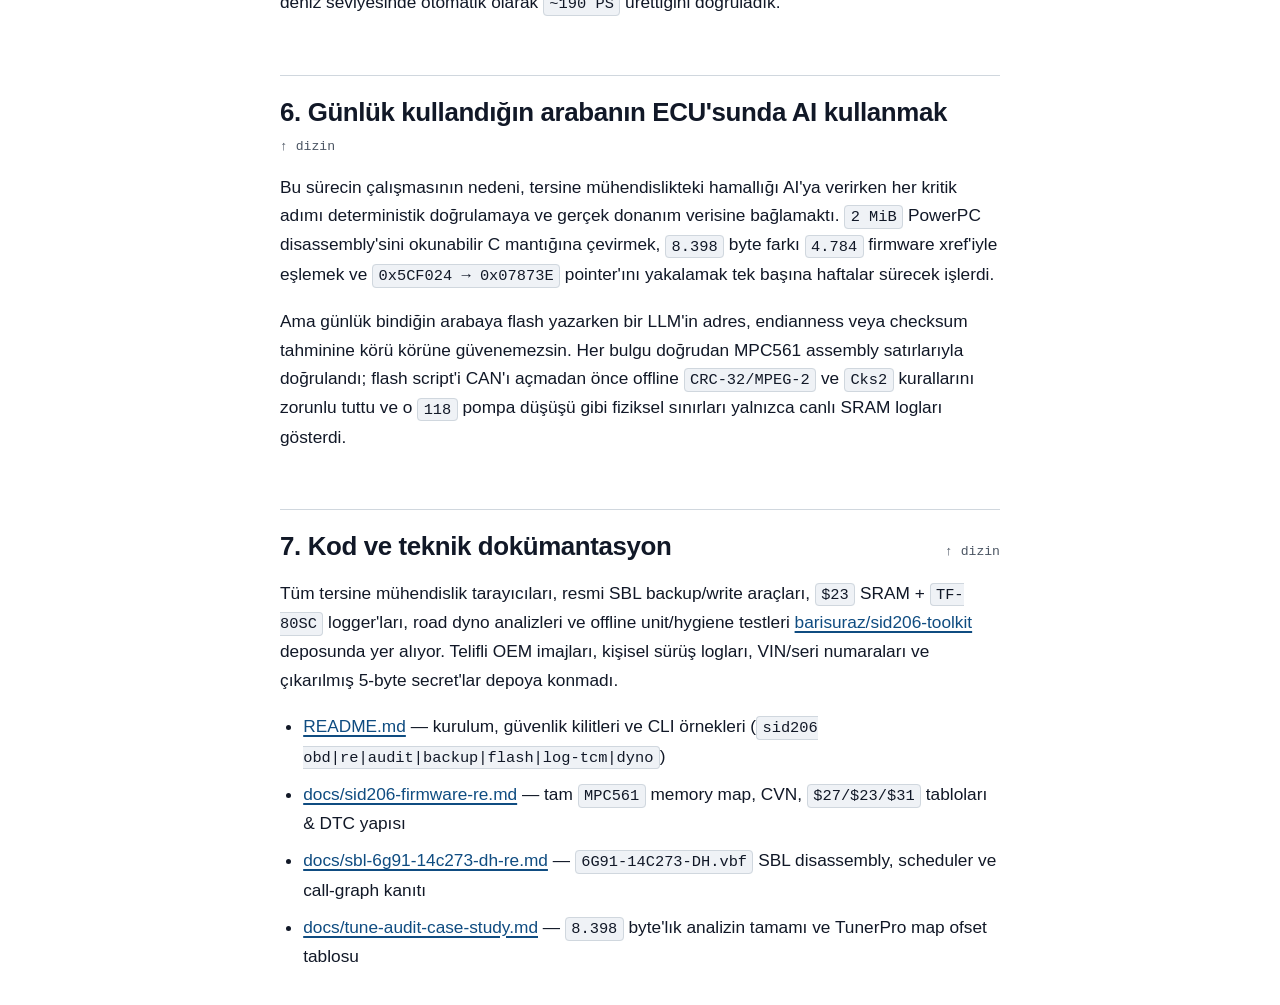
==== commit 180a5806: "Lead with HN finding, fix idle/backstory timeline, clarify emissions context" ====
--- a/blog/tr/index.html
+++ b/blog/tr/index.html
@@ -62,9 +62,9 @@
         <span>Siemens SID206 · MPC561/MPC562 PowerPC &amp; SBL tersine mühendislik</span>
       </p>
 
-      <p>Yaklaşık 300.000 km'de, 2011 model bir Ford Mondeo Mk4.5 station wagon (<code>2.0 TDCi</code>, fabrika çıkışı 130 PS, 6 ileri Aisin <code>TF-80SC</code> tam otomatik) aldım. Arabayı alırken enjektörlerin sağlam olduğunu ve DPF/EGR iptali dışında ECU yazılımının tamamen orijinal (stok) kaldığını sanıyordum. Ancak enjektörleri teste sokunca dördünün de bitik olduğu ortaya çıktı ve dört piezo enjektörün tamamını sıfırıyla değiştirdim.</p>
-
-      <p>Dört yeni enjektöre rağmen sıcak rölanti hâlâ dalgalıydı; derin UDS <code>$19 02</code> taramasında ise <code>P0089</code> yakıt basıncı hatası görünmesine rağmen standart OBD cihazlarında tek bir DTC çıkmıyor, gösterge panelinde arıza ışığı yanmıyordu. İşin aslını anlamak için önce internetten araca uygun <code>2 MiB</code> stok <code>SID206</code> <code>.FLS</code> dosyasını satın alıp firmware'i inceledim; ardından Ford'un resmi <code>SBL (Secondary Bootloader)</code> dosyasını çözerek Mac üzerinden OBD portundan aracın <code>256 KiB</code> calibration yedeğini aldım. Karşılaştırınca araca önceden gizliden gizliye oldukça bozuk bir yazılım atıldığı ortaya çıktı; eski yamaların tamamını temizleyip yüksek hızlı SRAM loglarıyla doğrulanan temiz bir <code>~190 PS</code> kalibrasyon hazırladım.</p>
+      <p>Aracımın <code>256 KiB</code> ECU calibration yedeğini OBD üzerinden okuyup orijinal fabrika dosyasıyla byte byte karşılaştırdığımda <strong>57 adet gizli DTC iptali</strong> — düşük yakıt basıncı (<code>P0087</code>), dört piezo enjektör, gaz pedalı sensörleri, radyatör fanı ve dahili CPU self-test (<code>P0606</code>) dâhil — ile birlikte 6 ileri otomatik şanzımana torku <strong>~%10 eksik bildiren</strong> yakıt tabloları ve kapatılmış dört motor koruma haritası ortaya çıktı.</p>
+
+      <p>Söz konusu araç 2011 model Ford Mondeo Mk4.5 station wagon (<code>2.0 TDCi</code>, fabrika çıkışı 130 PS, Aisin <code>TF-80SC</code> otomatik, ~300.000 km). Arabayı enjektörleri sağlam ve önceki sahibinin yaptırdığı fiziksel DPF/EGR iptali dışında yazılımı stok sanarak aldım; yolda gidişiyle ilgili bir şikâyetim de yoktu. Sonrasında testte dört piezo enjektörün de bitik çıkıp değişmesi ve derin UDS <code>$19 02</code> taramasında arıza lambası yakmayan bir <code>P0089</code> kodu görünmesi üzerine ECU'da tam olarak ne olduğunu incelemeye karar verdim. Önce internetten araca uygun <code>2 MiB</code> stok <code>SID206</code> <code>.FLS</code> dosyasını alıp <code>MPC561/MPC562</code> PowerPC firmware'i ve Ford'un resmi <code>SBL</code>'ini (<code>6G91-14C273-DH.vbf</code>) çözdüm; Mac üzerinden OBD ile aracın <code>256 KiB</code> calibration'ını çekip değişen <code>8.398</code> byte'ı analiz ettim, gizli yamaları temizleyerek tüm güvenlik monitörlerini geri getirdim ve doğrudan SRAM loglarıyla doğrulanan temiz bir <code>~190 PS</code> kalibrasyon yazdım.</p>
 
       <nav id="contents" class="toc-box" aria-labelledby="toc-heading">
         <p id="toc-heading" class="toc-heading">İçindekiler</p>
@@ -142,7 +142,7 @@
               </tr>
               <tr>
                 <th scope="row">Sıcak rölanti kararlılığı</th>
-                <td>Titrek (~3 kat daha fazla dalgalanma)</td>
+                <td>~3 kat fazla dalgalanma (stok sonrası fark edildi)</td>
                 <td>Düzenli (5.2 RPM std sapma)</td>
                 <td><span class="badge-good">Düzenli (5.2 RPM std sapma)</span></td>
               </tr>
@@ -192,7 +192,7 @@
           </figcaption>
         </figure>
 
-        <p>Turbo basıncı ya da yakıt açmadan önce kalibrasyonun iç tutarlılığını düzeltmek çok daha fazla fark yarattı. Kaymış enjektör tablolarını temiz stok veriyle değiştirmek sıcak rölanti dalgalanmasını yaklaşık üç kat düşürdü; orta devirdeki yakıt pompası limitinin altında kalmak ise körü körüne yakıt basmaktan daha yüksek tekerlek gücü verdi.</p>
+        <p>Turbo basıncı ya da yakıt açmadan önce kalibrasyonun iç tutarlılığını düzeltmek çok daha fazla fark yarattı. Kaymış enjektör tablolarını temiz stok veriyle değiştirmek sıcak rölantiyi yaklaşık üç kat daha pürüzsüz hâle getirdi (bunu ancak stok yazılıma dönünce fark ettik); orta devirdeki yakıt pompası limitinin altında kalmak ise körü körüne yakıt basmaktan daha yüksek tekerlek gücü verdi.</p>
       </section>
 
       <section id="firmware-re" class="section-band">
@@ -385,7 +385,7 @@
           <li><strong>Kapatılan korumalar (<code>1.266</code> byte) + NTC hatası:</strong> Hararet koruma haritası (<code>0x0790E2</code>, caller <code>0x5C70F8</code>) sıfırlanmış; sıcaklık (<code>0x07932A</code>) ve rakım (<code>0x07909A</code>) limitörleri düz <code>450 Nm</code>'ye, limp-home haritası (<code>0x07B244</code>) düz <code>300 Nm</code>'ye çekilmiş; turbo limitörleri <code>100 °C</code> emme sıcaklığında bile <code>+%15.1</code> açılmış ve yanlış bir byte değişikliği <code>NTC Ch3</code> eğrisini (<code>0x048476</code>) <code>115 °C → 205 °C</code> olarak bozmuştu.</li>
         </ul>
 
-        <p>Güç açmaya çalışmadan önce eski yazılımdaki her şeyi temizledim: orijinal stok kalibrasyonu geri yükleyip <em>yalnızca</em> araçtan fiziksel olarak sökülmüş DPF/EGR donanımının switch ve histerezis eğrilerini (<code>5</code> switch, <code>8</code> post-injection haritası, <code>14</code> EGR eğrisi) kapattım. Sıcak rölanti anında <code>5.2 RPM</code> standart sapmaya düştü ve tüm motor/enjektör/yakıt korumaları tekrar aktif oldu. (Tam ofset dökümü <a href="https://github.com/barisuraz/sid206-toolkit/blob/main/docs/tune-audit-case-study.md">docs/tune-audit-case-study.md</a> dosyasında.)</p>
+        <p>Araç aldığımda DPF ve EGR fiziksel olarak önceki sahibi tarafından zaten iptal edilmişti; bu repo da bilerek hiçbir emisyon iptal aracı ya da kalibrasyon oluşturucu dağıtmıyor. Üzerindeki yazılımla ilgili asıl sorun, otomatik bir DTC silme aracının bu arada <code>57</code> alakasız motor, enjektör, ray basıncı, pedal, fan, CAN ve CPU koruma kontrolünü kapatıp hararet/rakım limitörlerini kaldırmış olmasıydı. Güç açmadan önce saf stok tabloları geri yükledim, yalnızca araçtaki mevcut fiziksel donanımla eşleşen ayarları korudum (emisyon donanımı geri takılırsa tam fabrika ayarlarına dönülebilecek şekilde), tüm güvenlik kontrollerini yeniden açtım ve stok Torque-to-IQ hesabına dönünce sıcak rölantinin belirgin biçimde <code>5.2 RPM</code> standart sapmaya oturduğunu gördüm. (Tam ofset dökümü <a href="https://github.com/barisuraz/sid206-toolkit/blob/main/docs/tune-audit-case-study.md">docs/tune-audit-case-study.md</a> dosyasında.)</p>
       </section>
 
       <section id="road-logging" class="section-band">
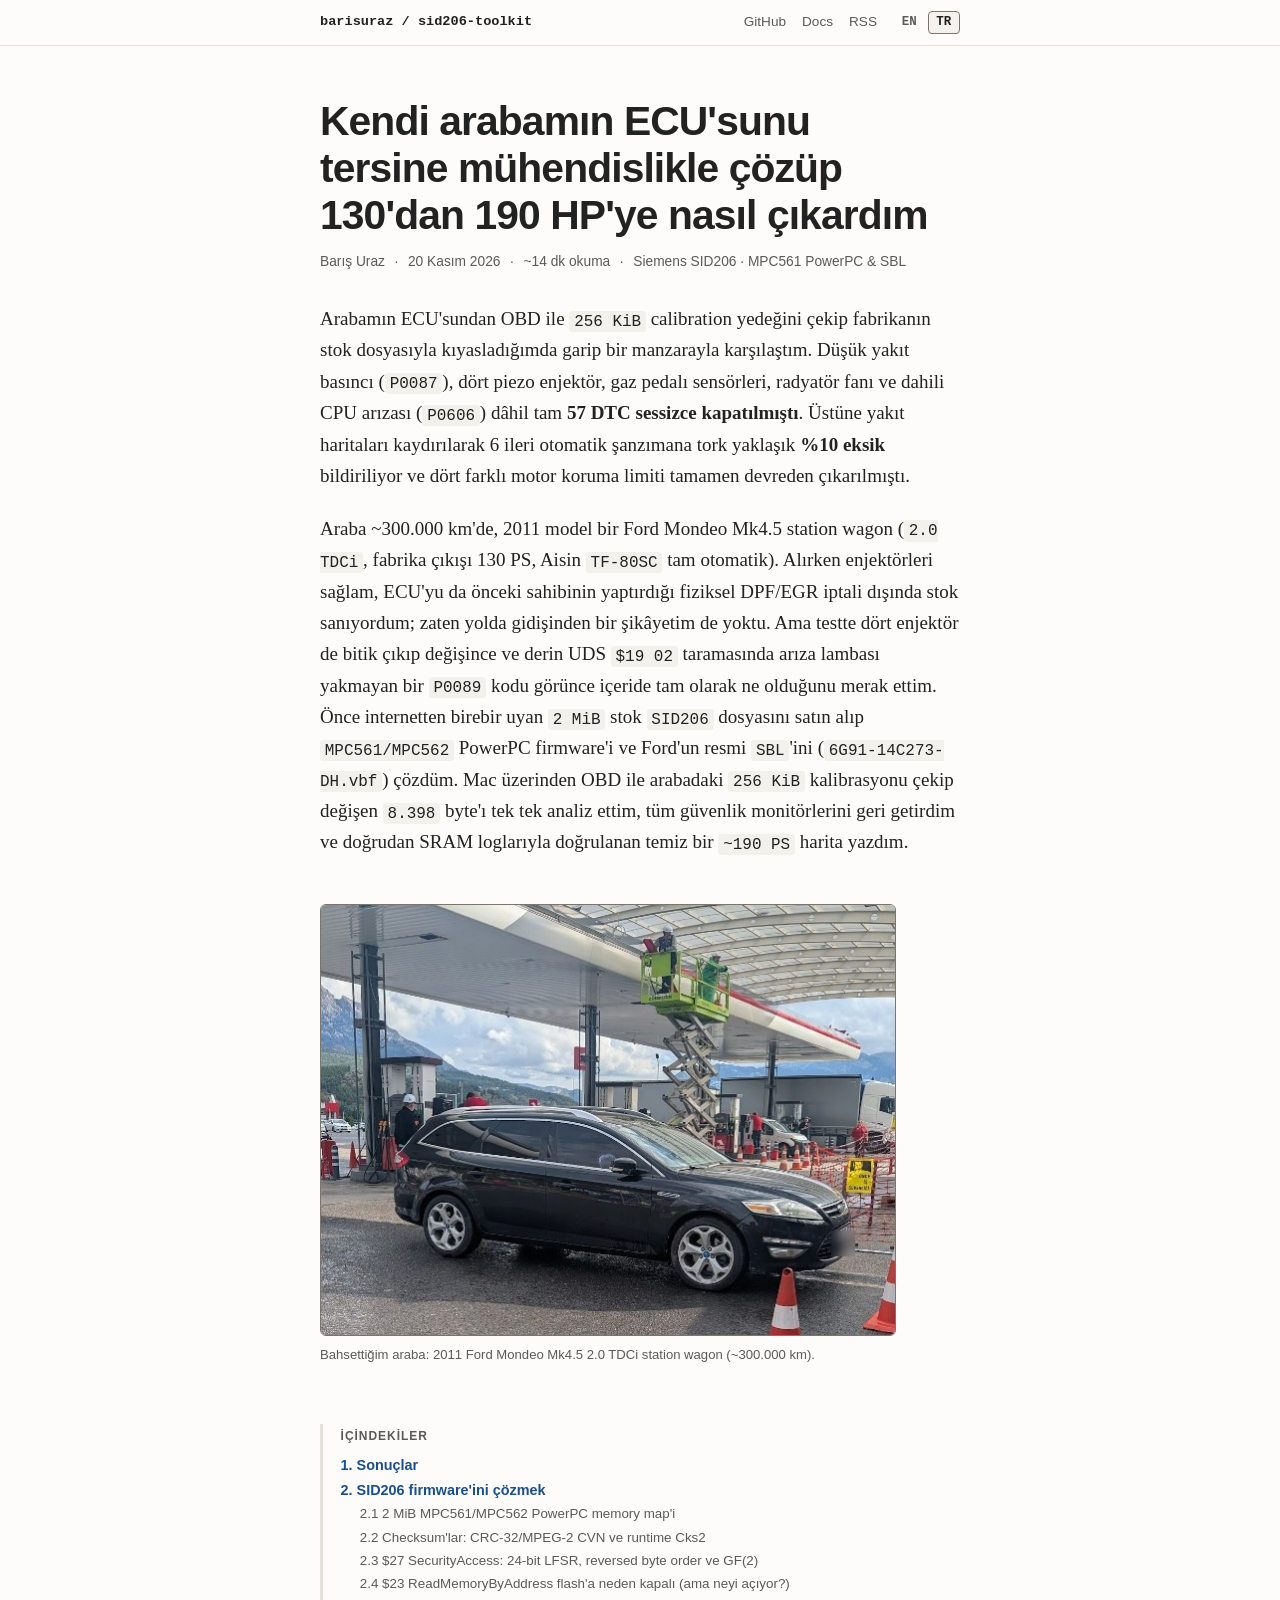
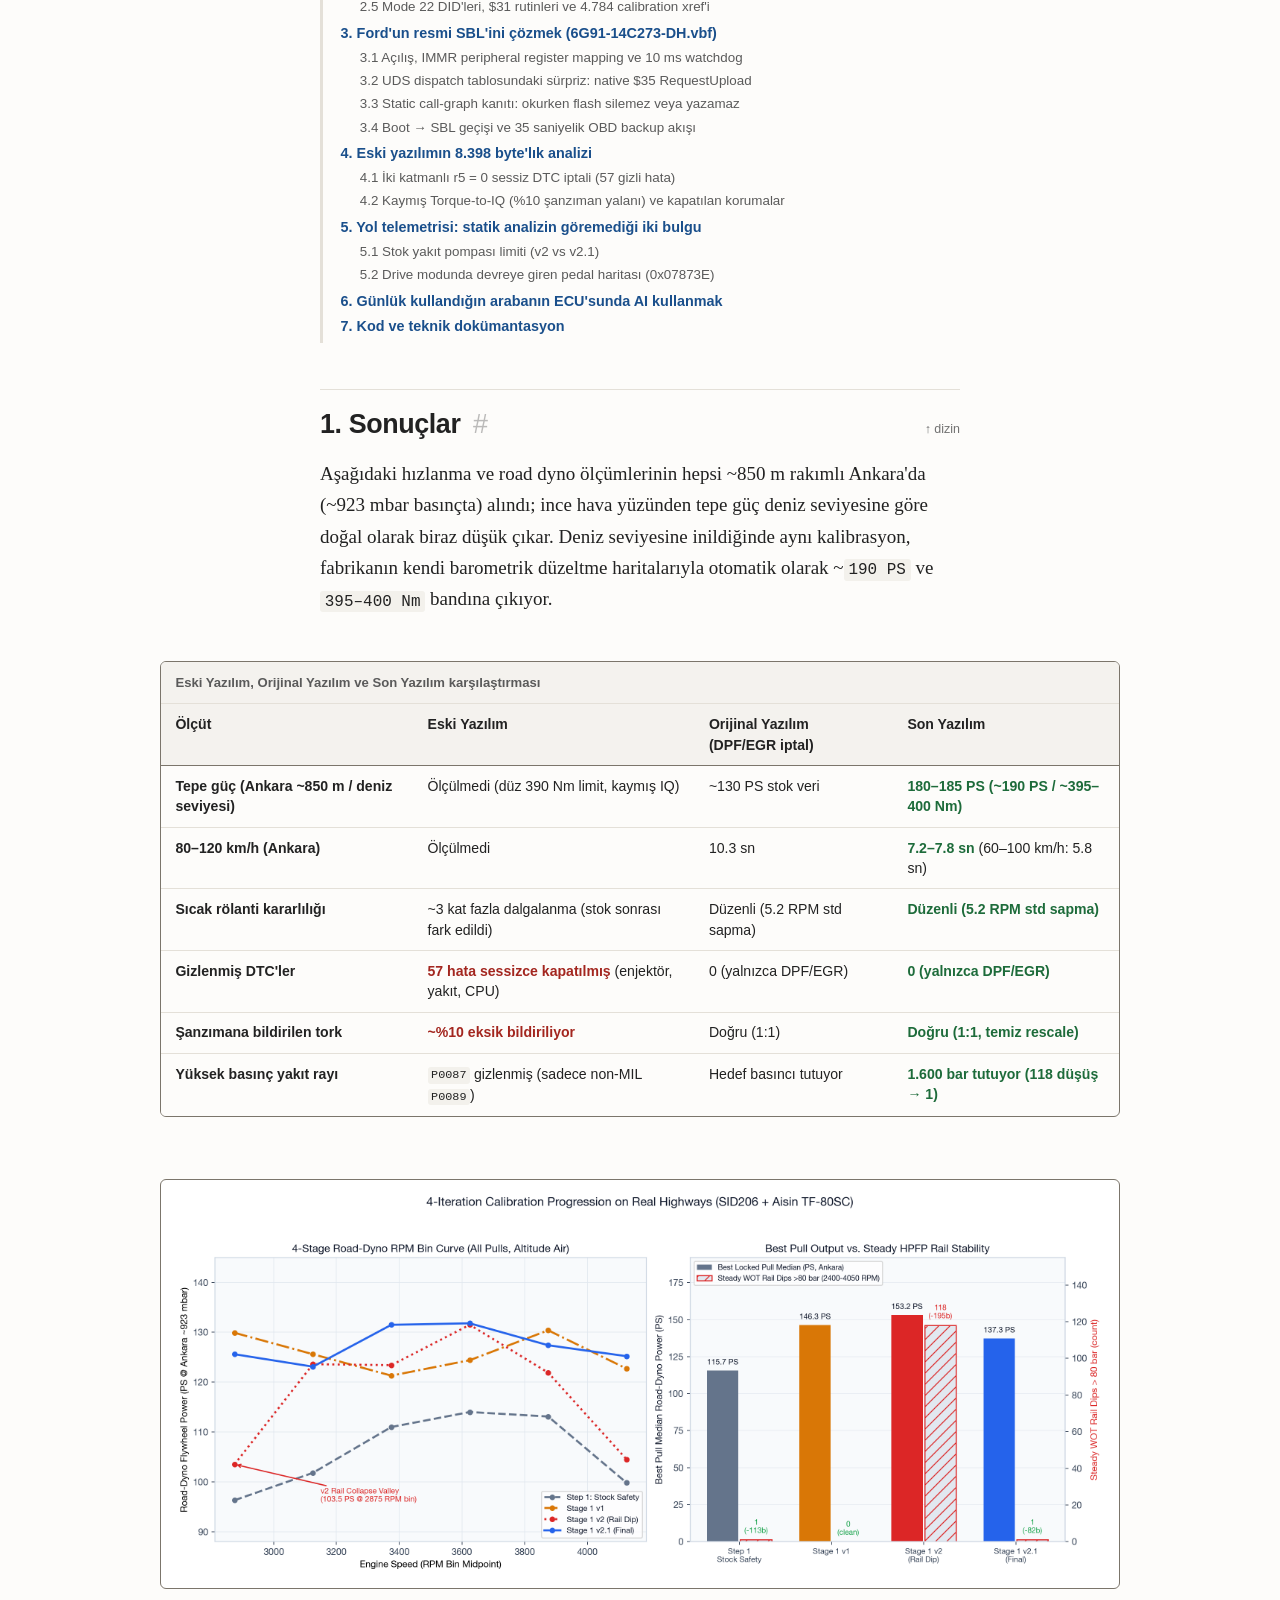
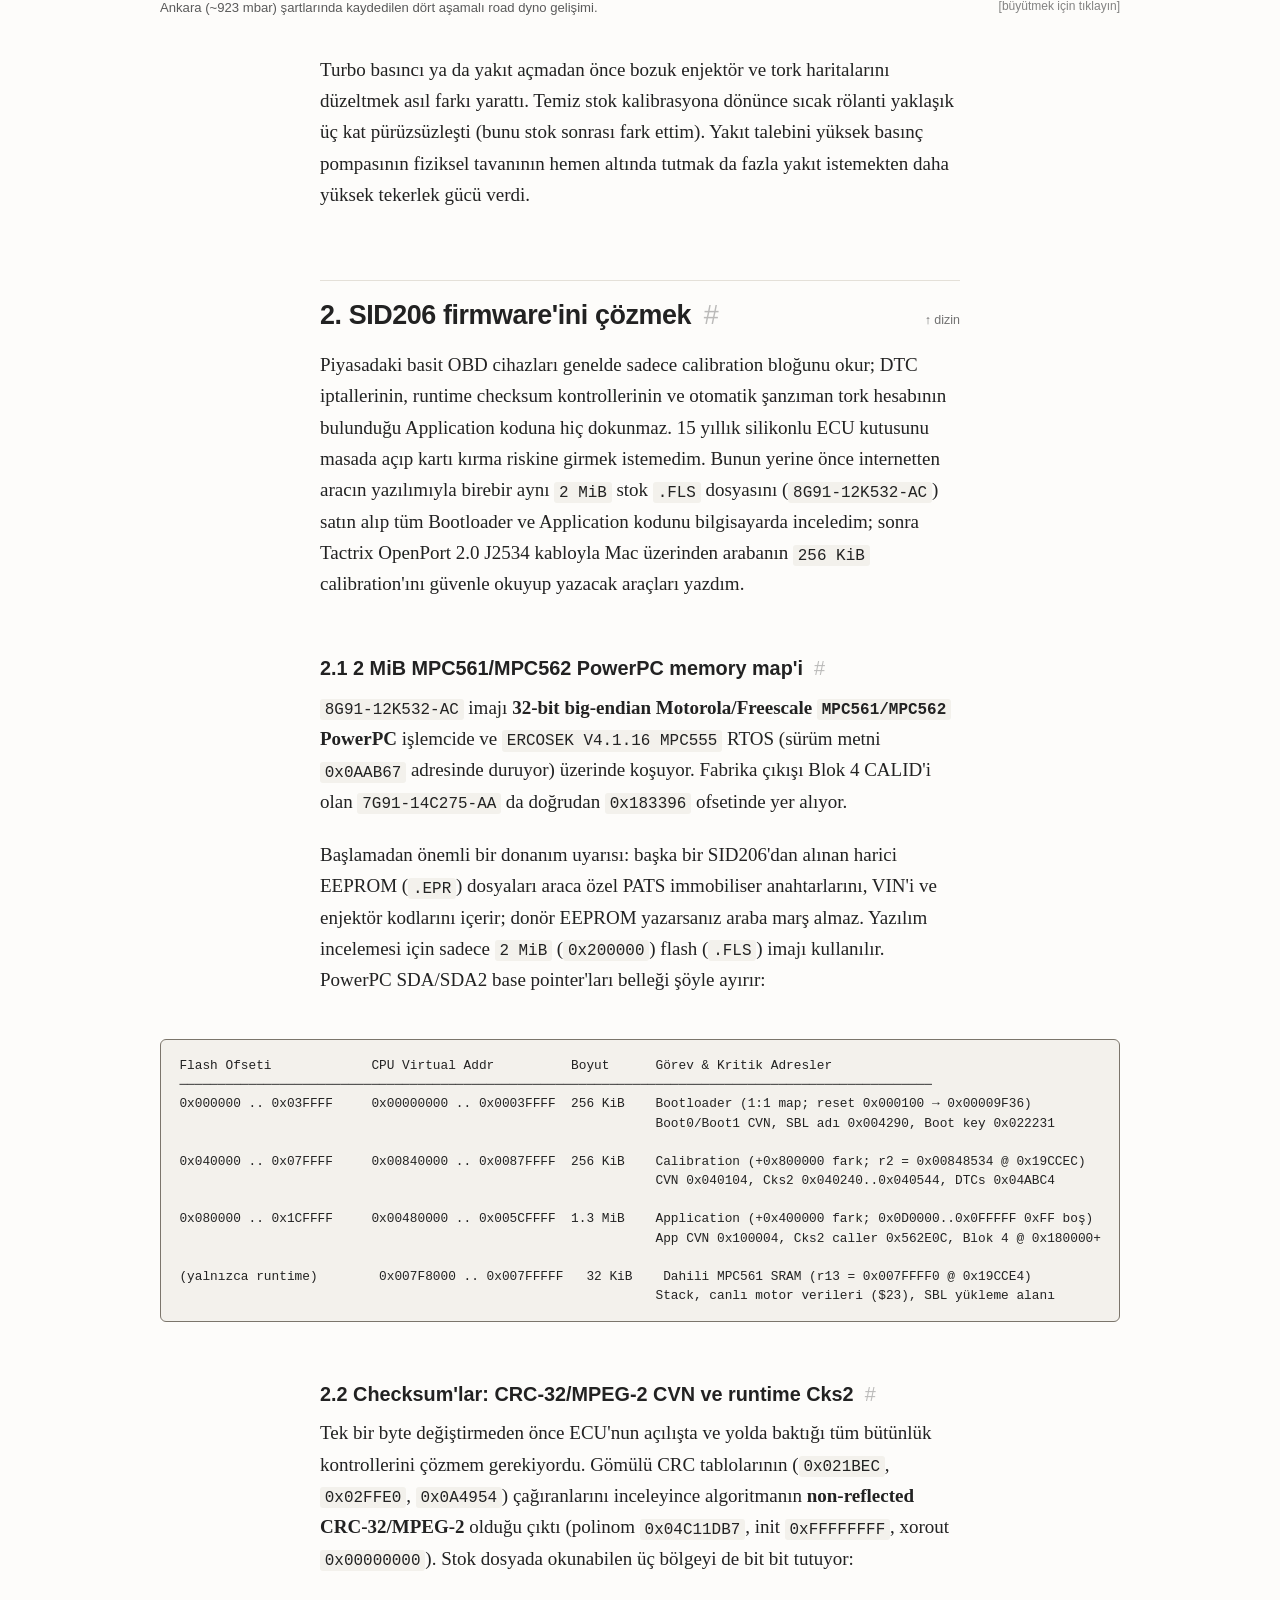
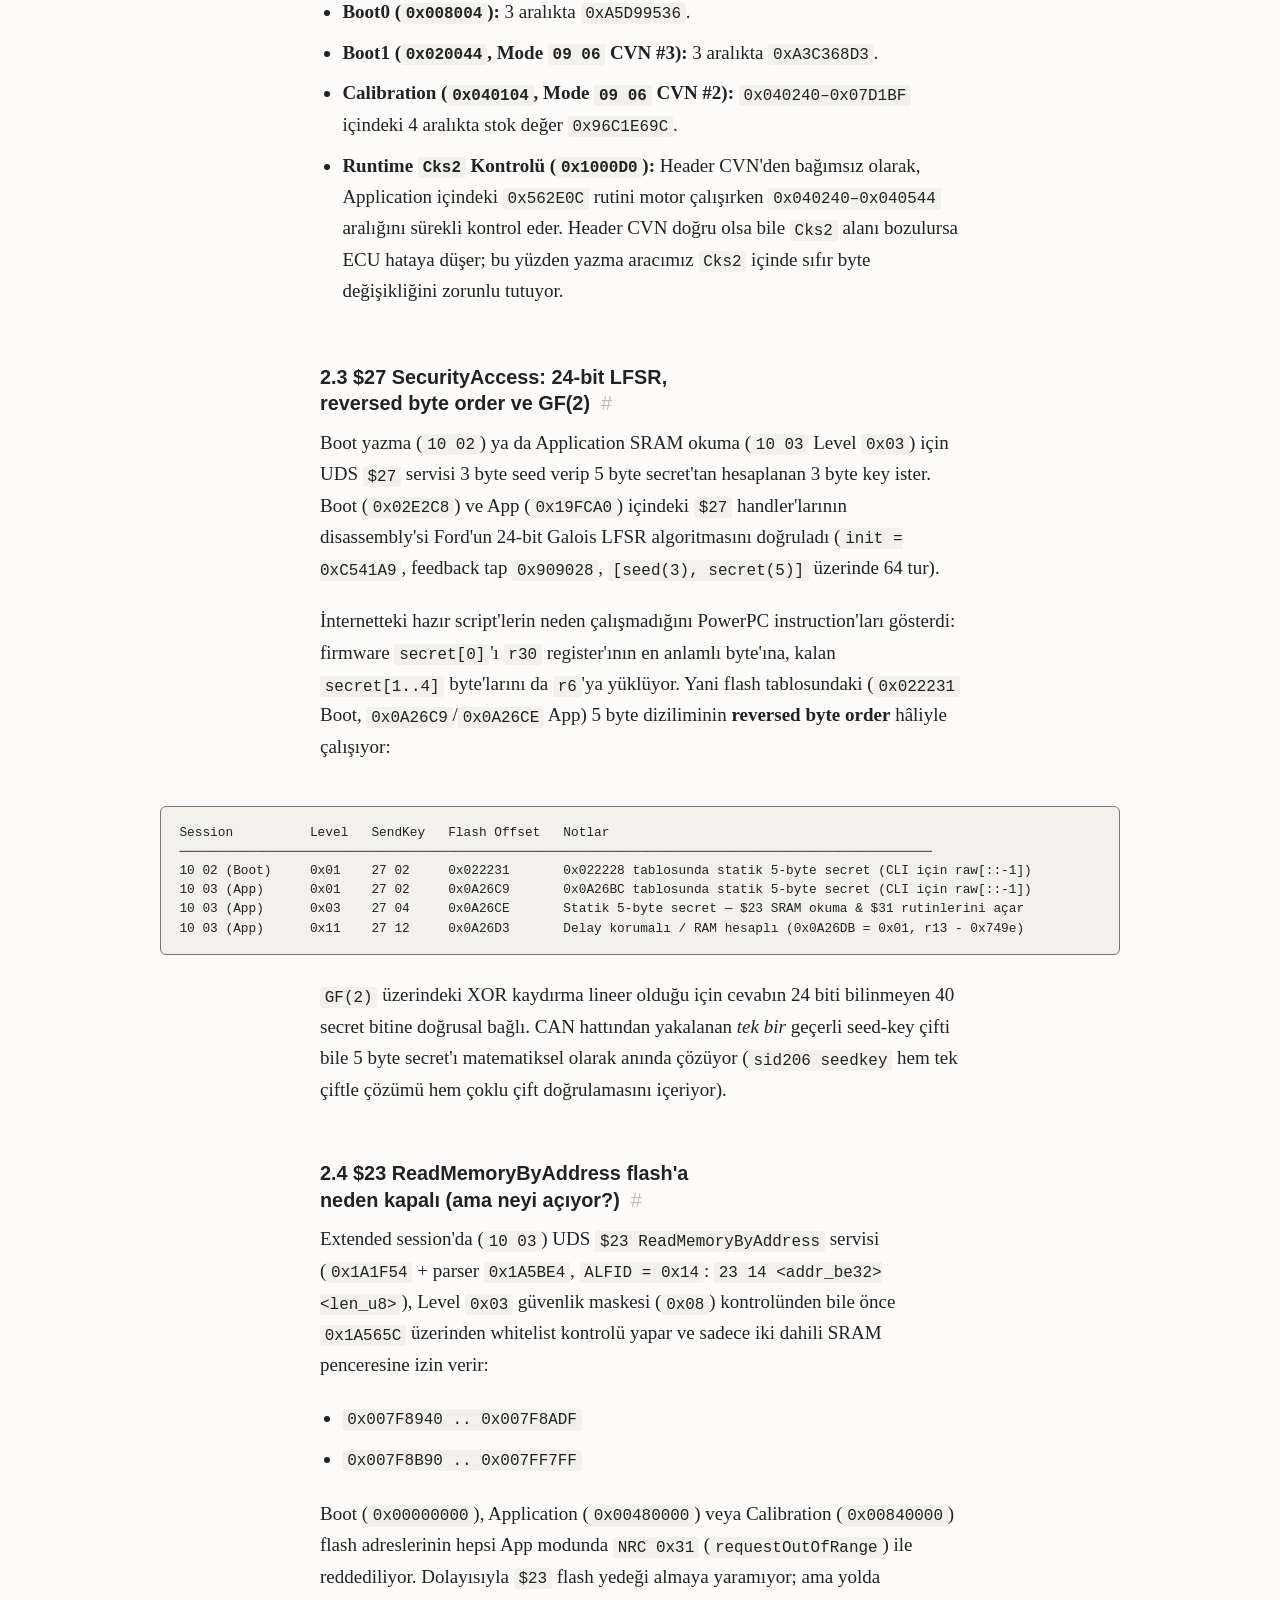
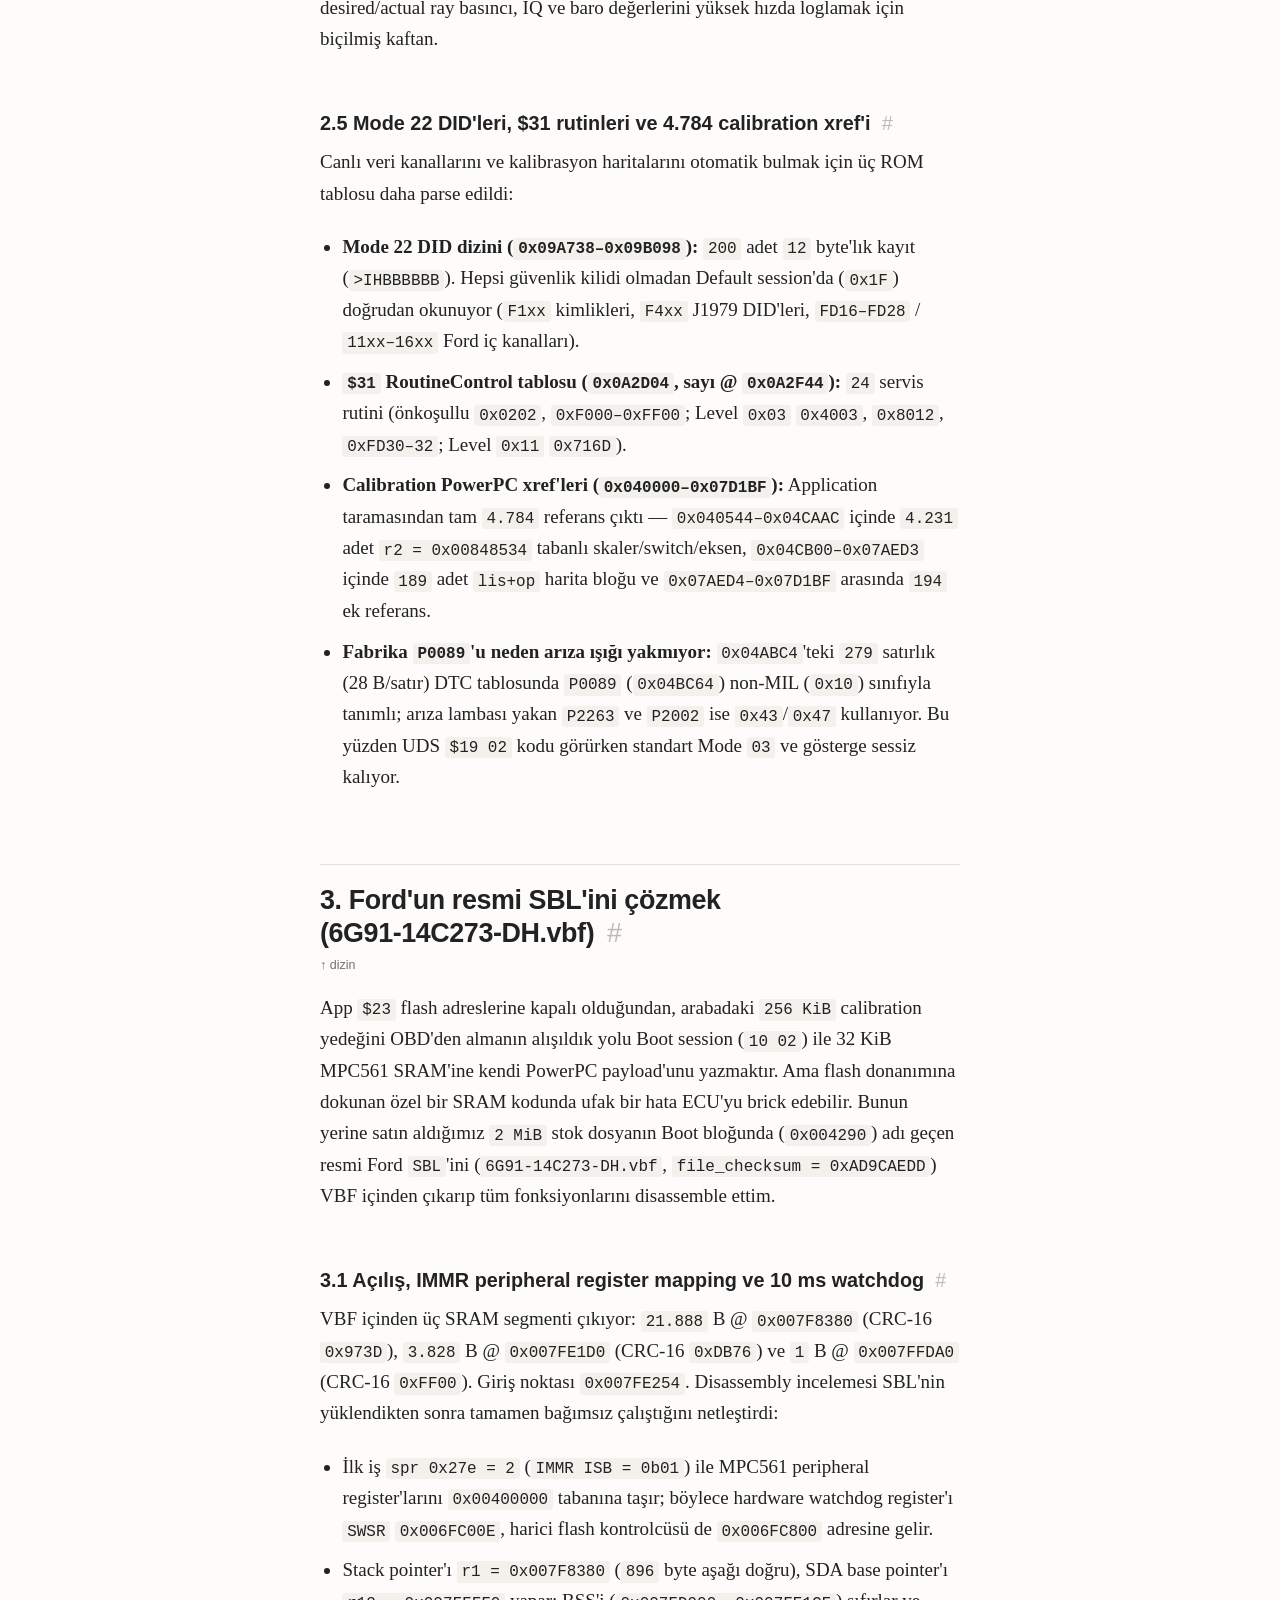
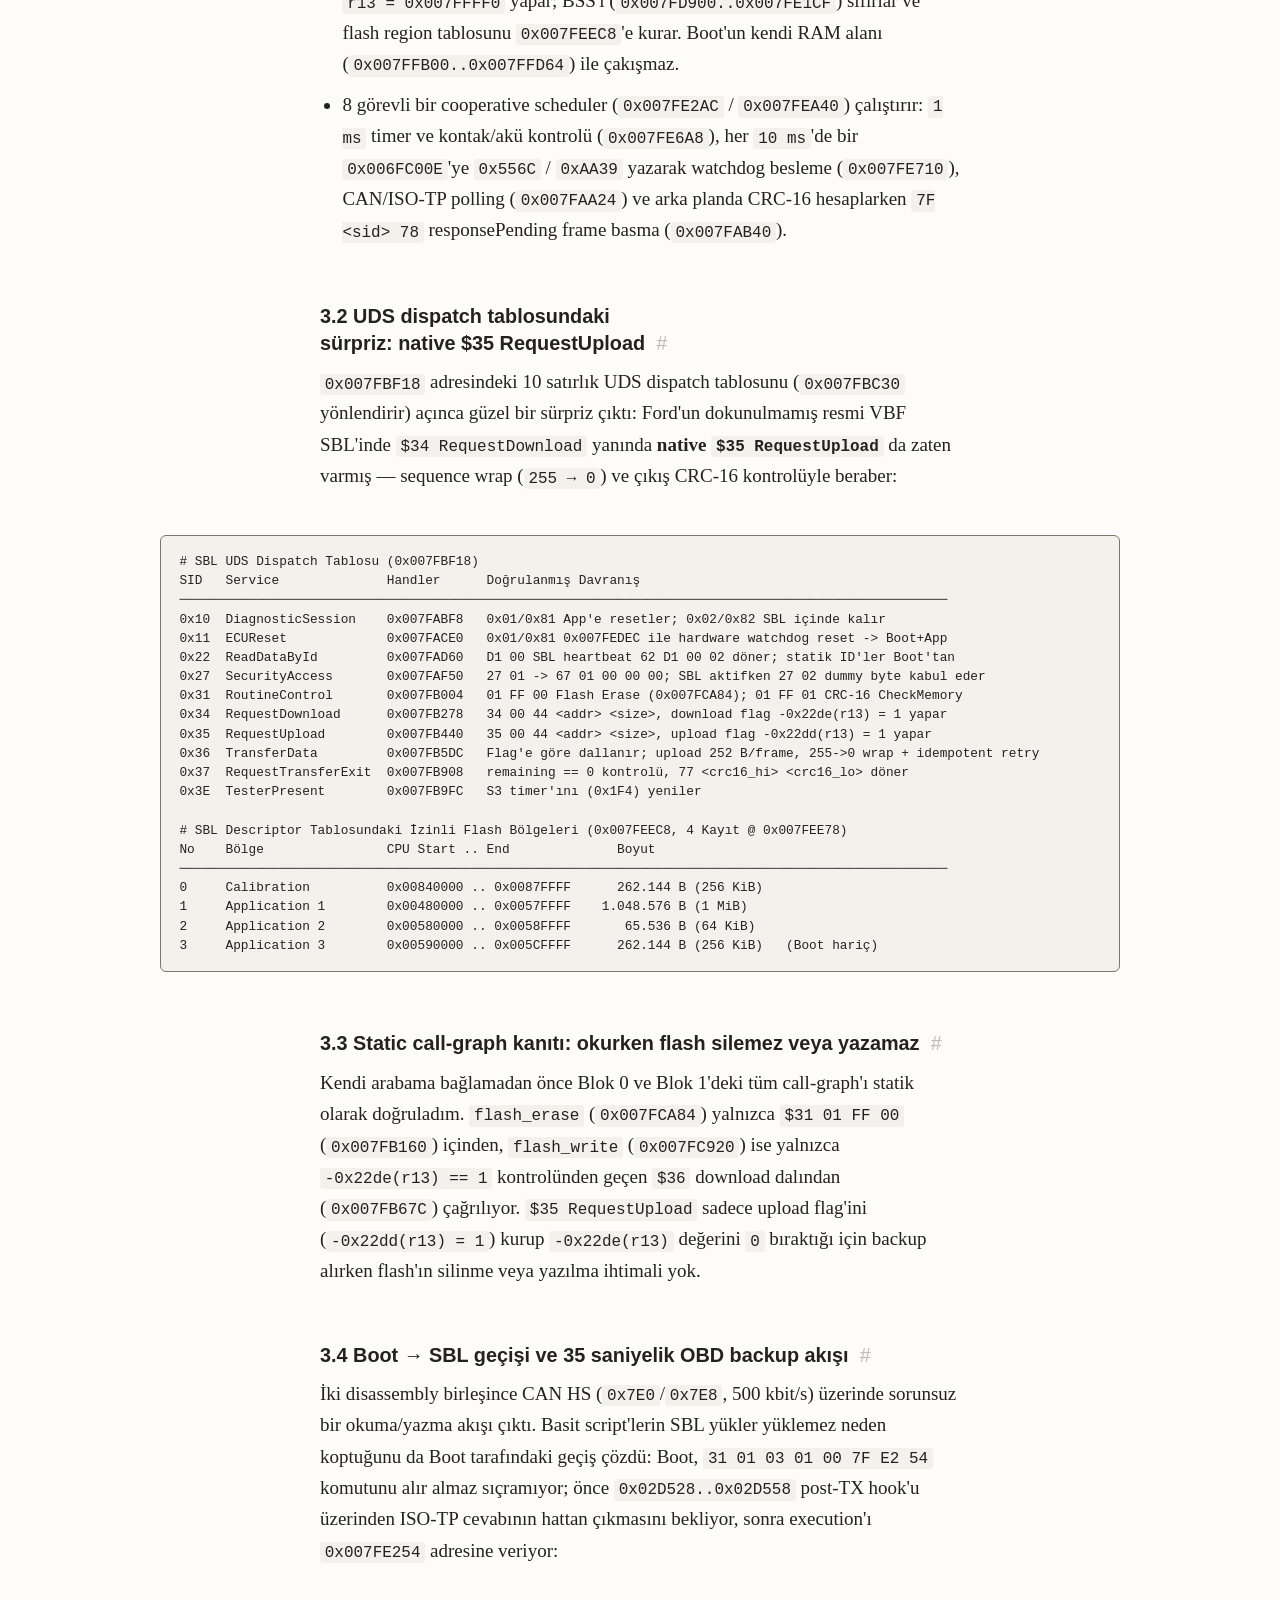
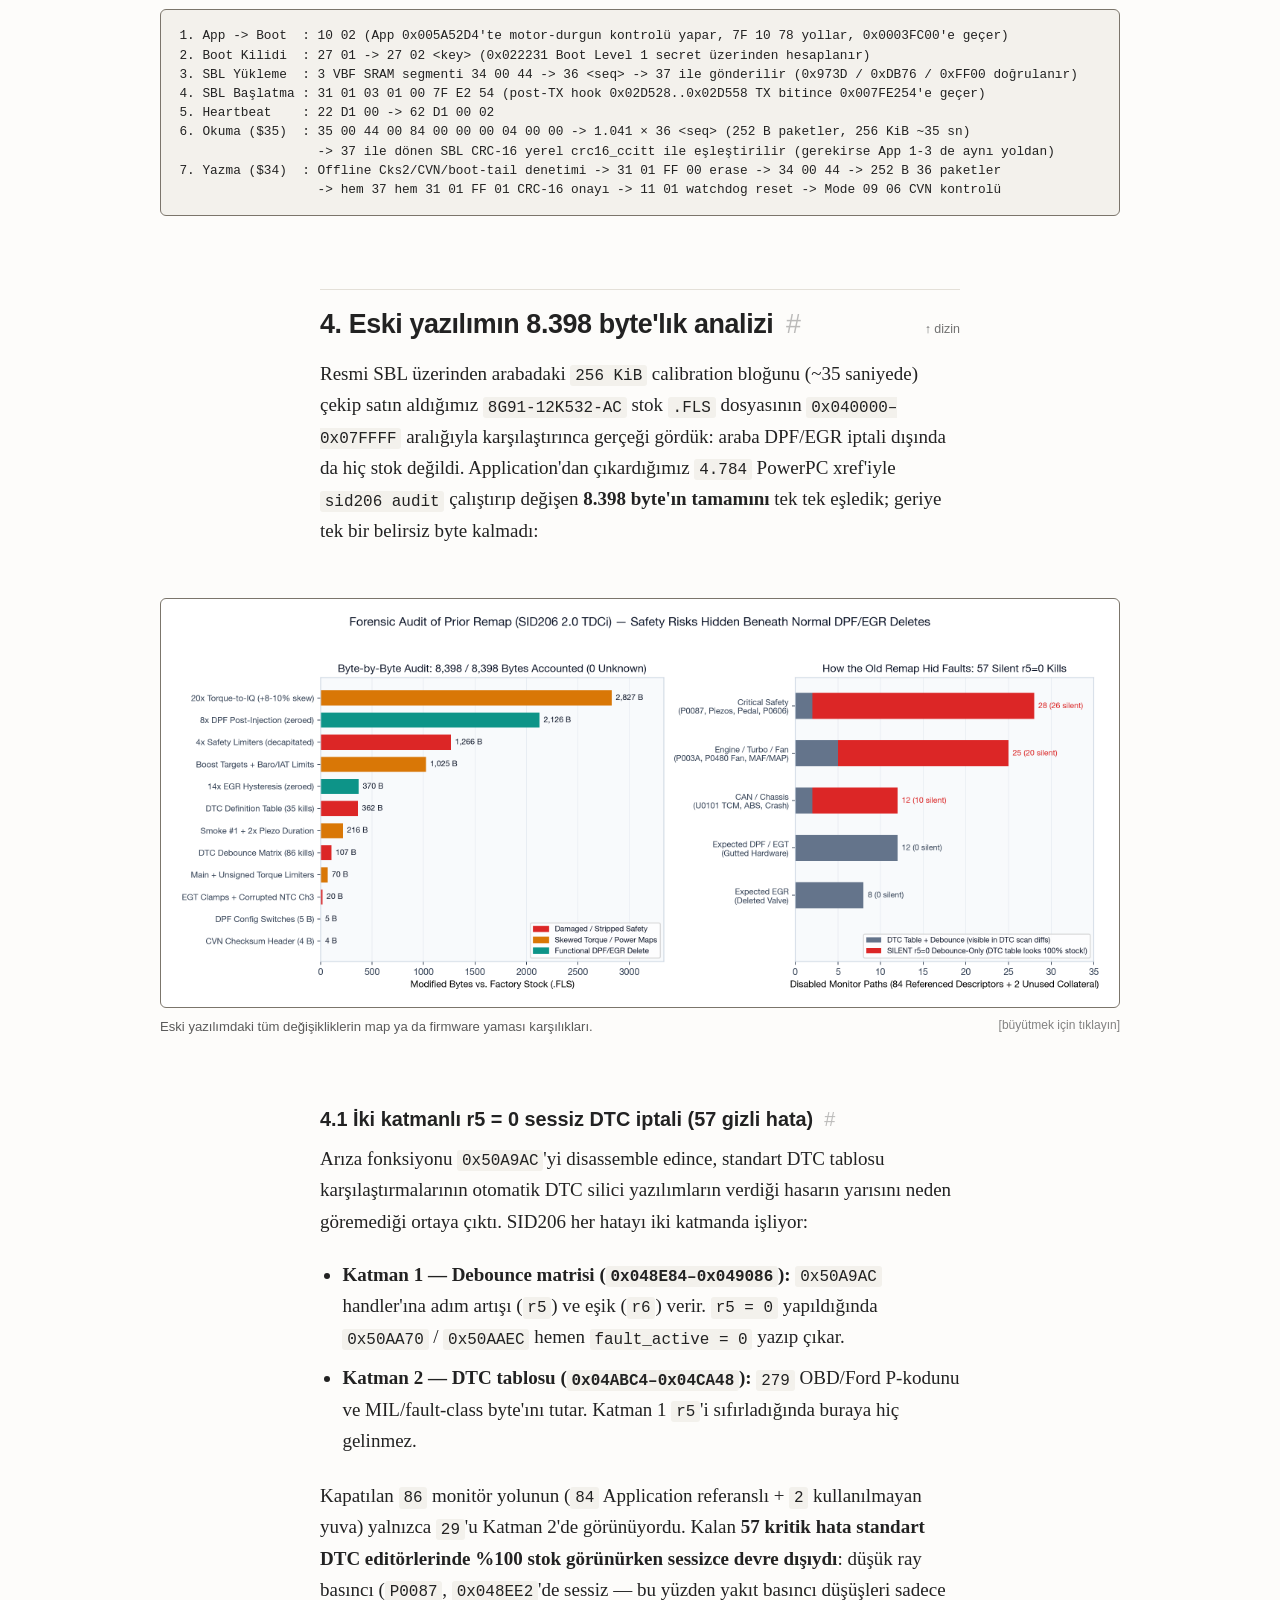
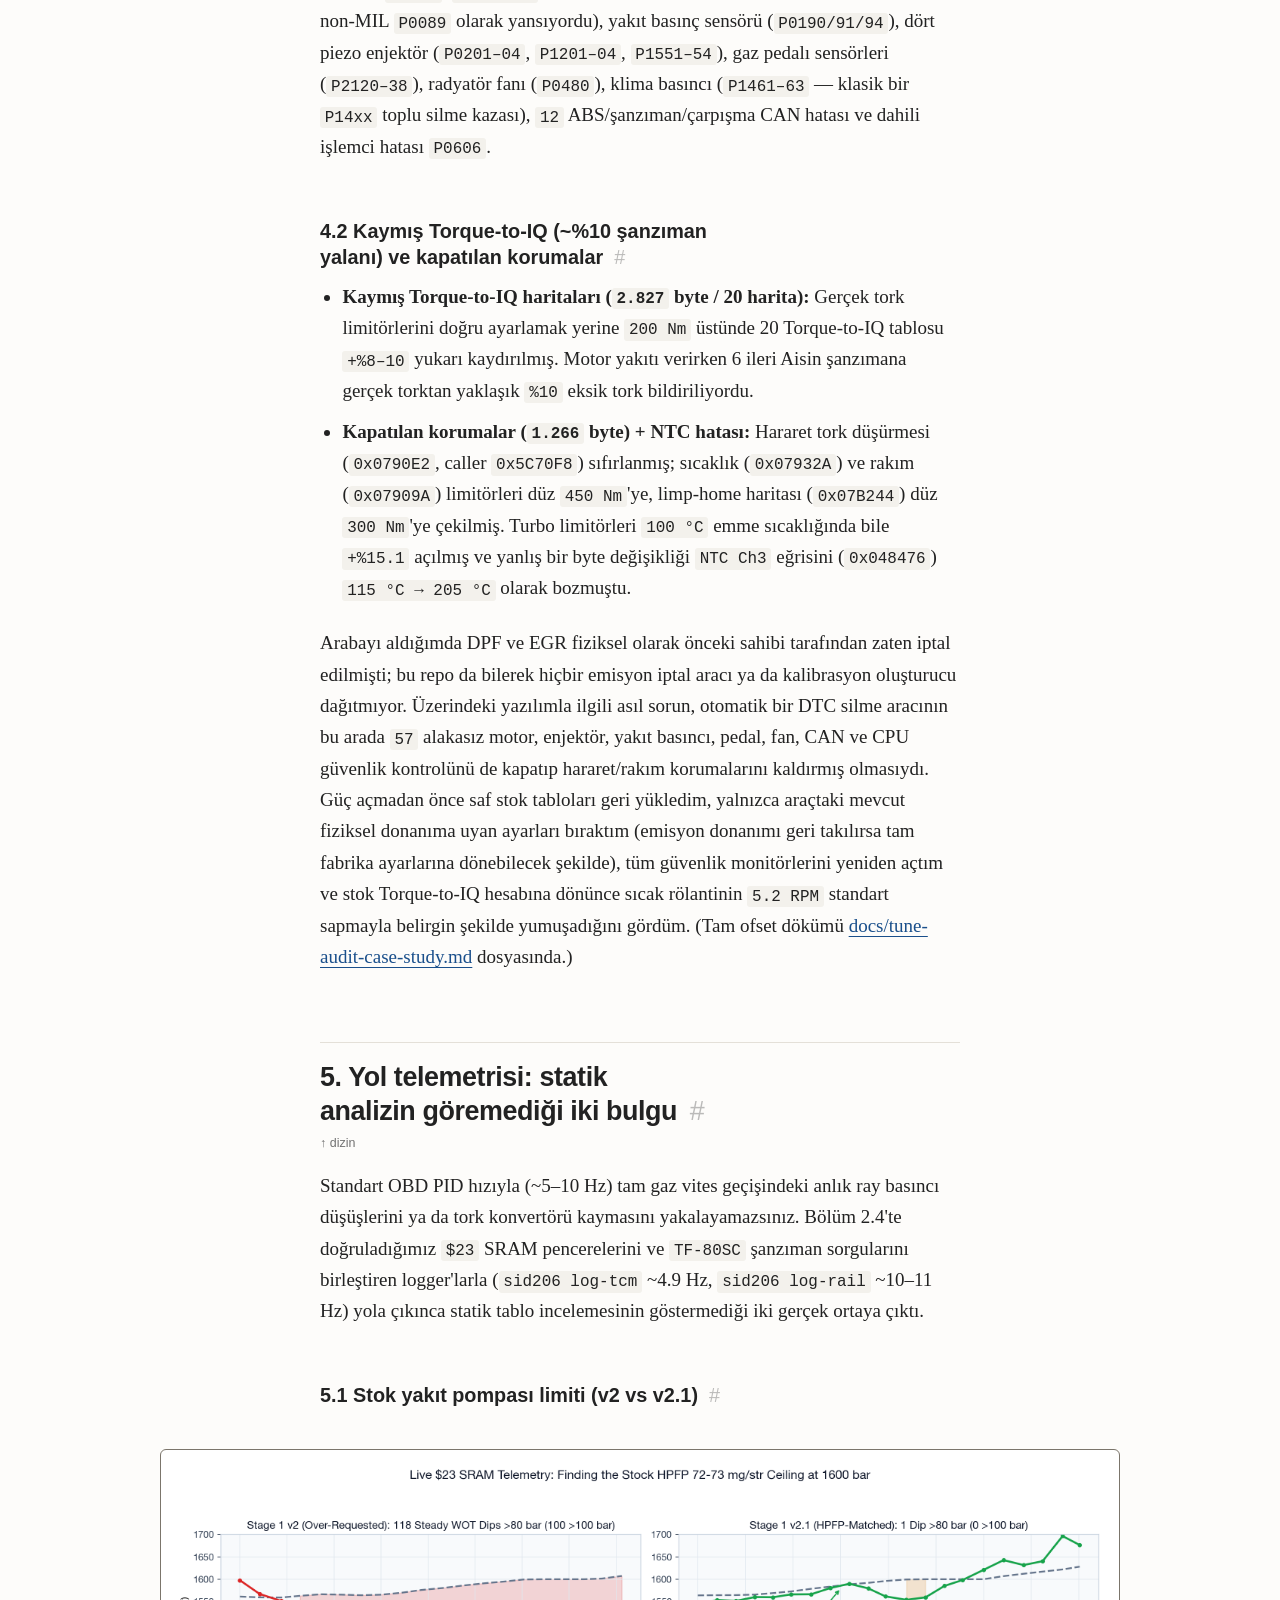
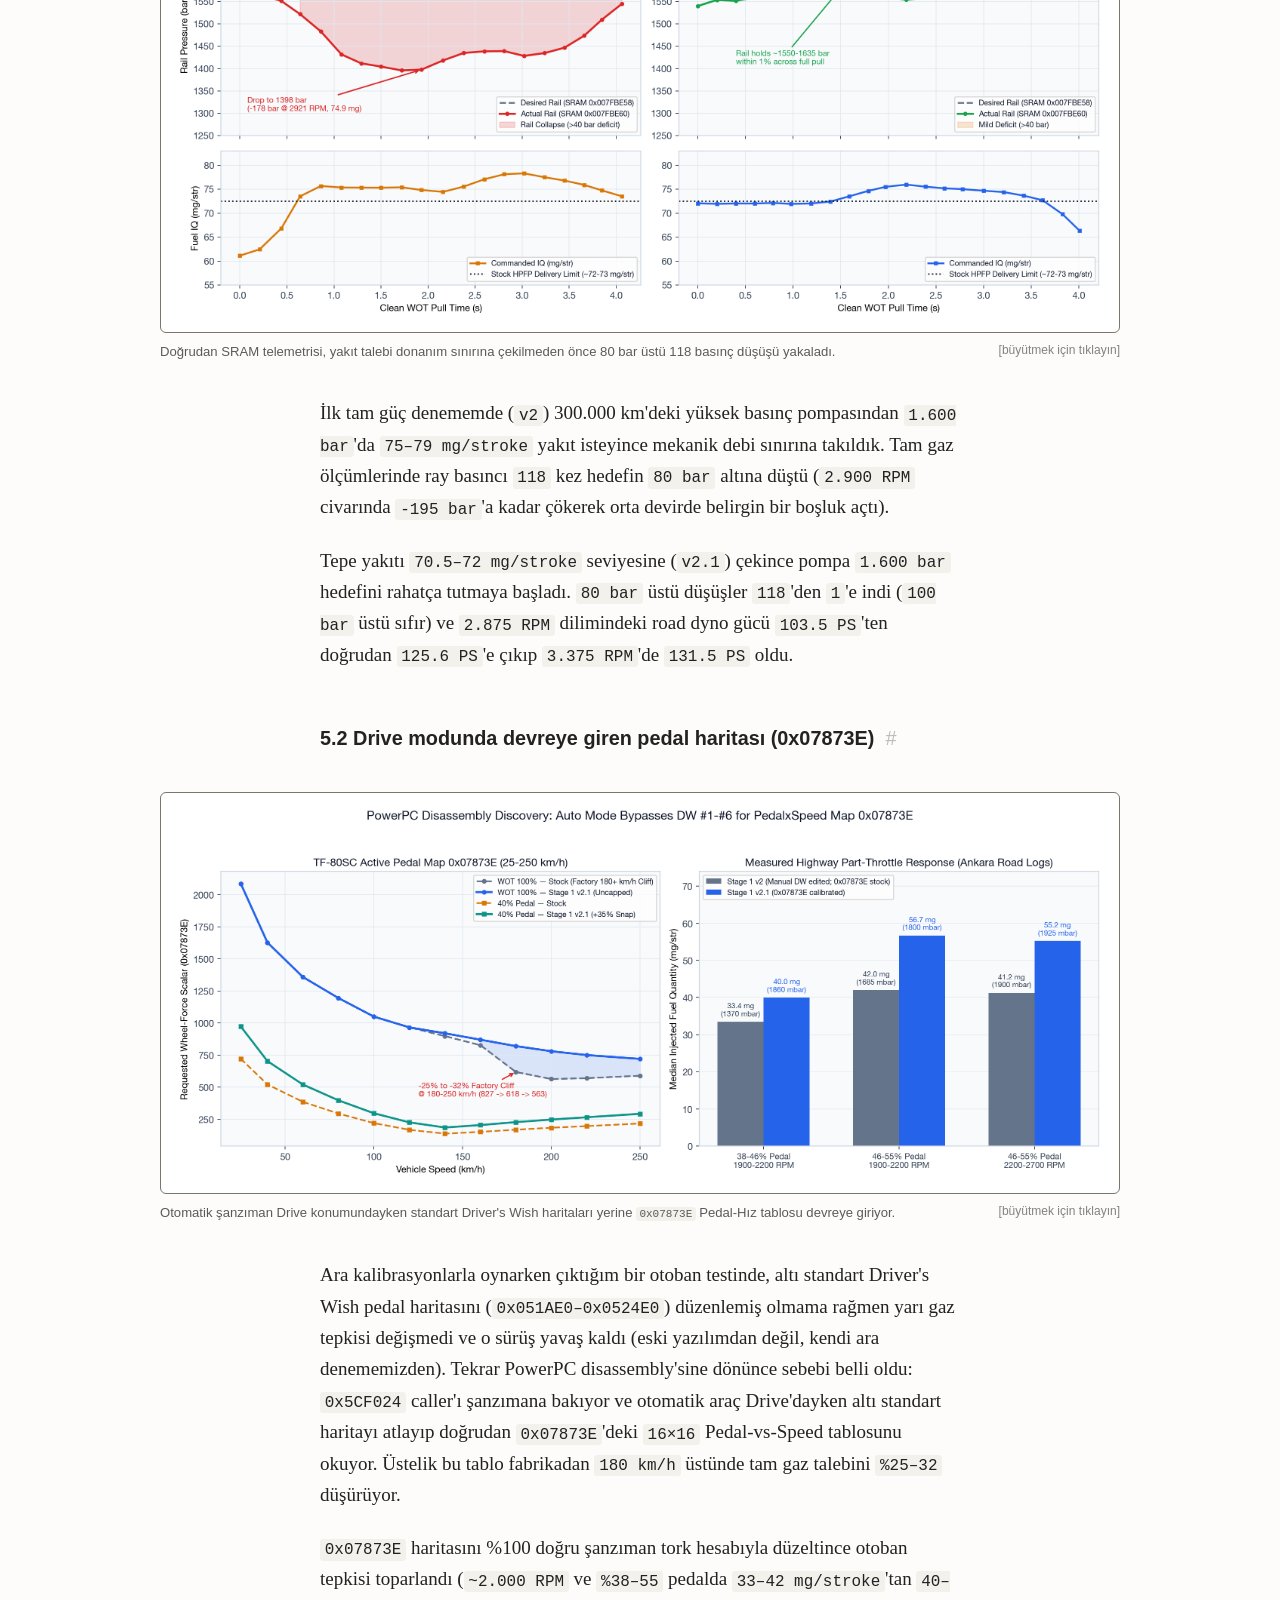
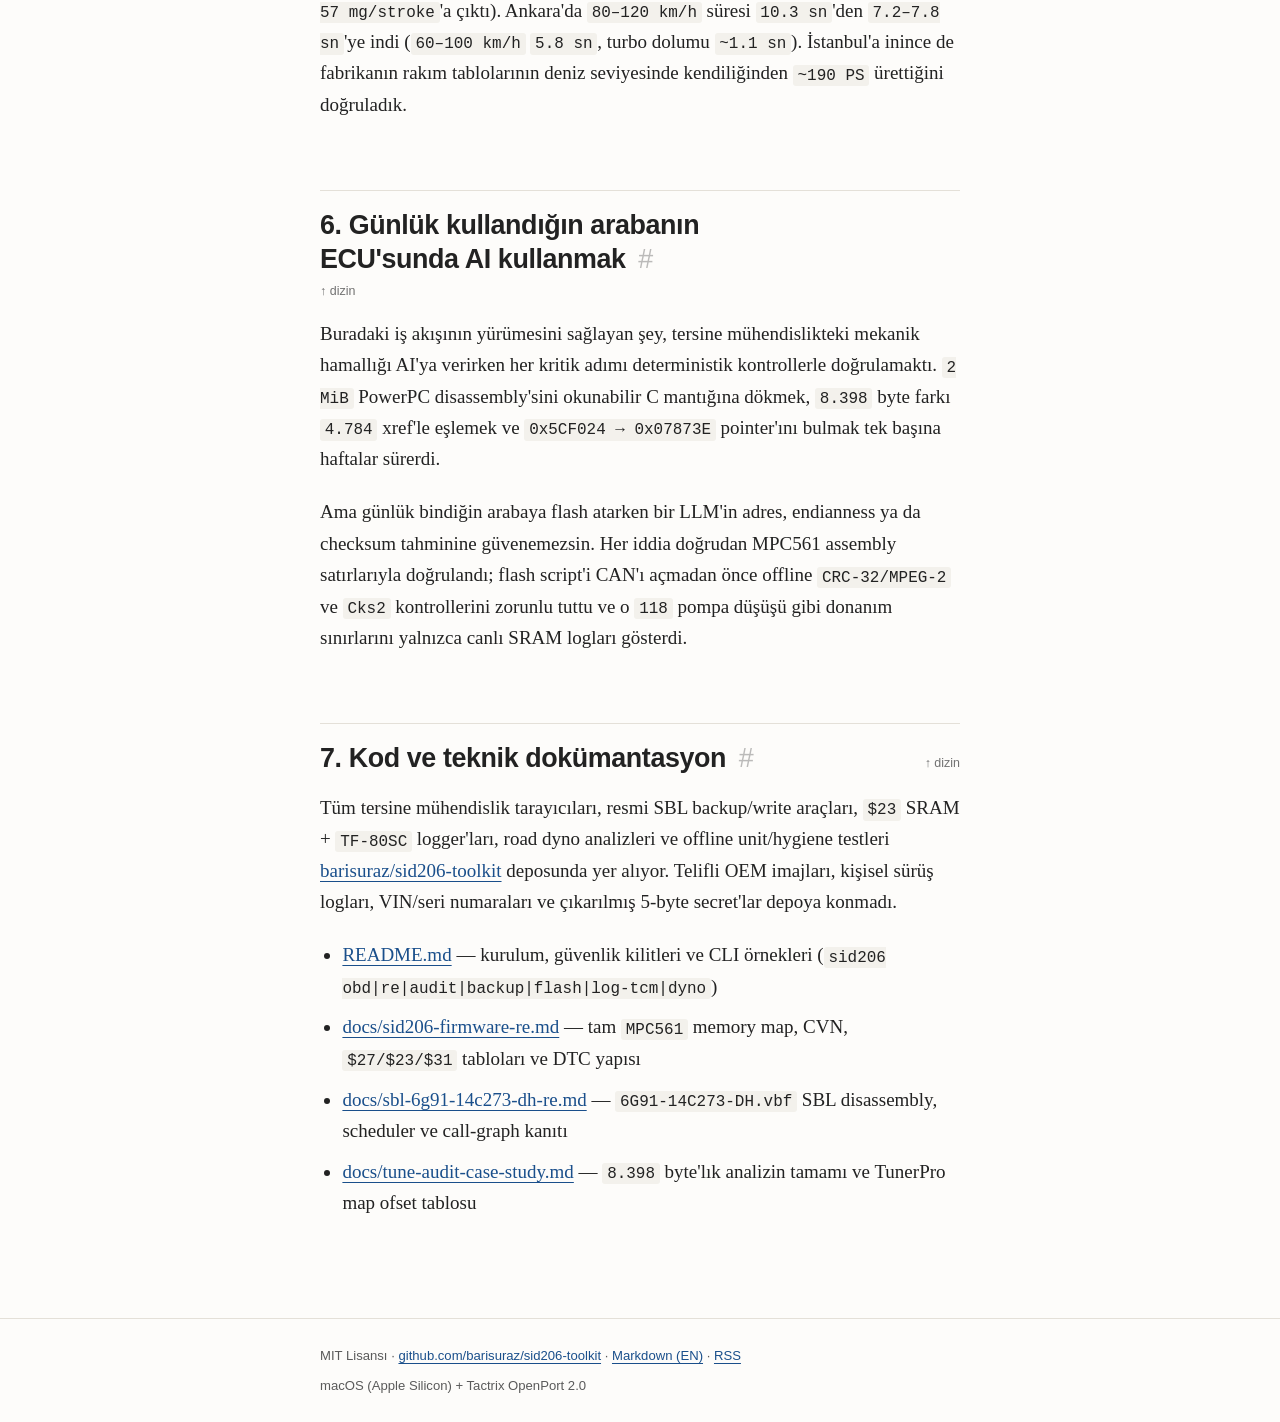
==== commit 054e6c59: "HN reading-first redesign, car photo, heading anchors, RSS feed, and natural TR prose" ====
--- a/blog/tr/index.html
+++ b/blog/tr/index.html
@@ -11,6 +11,8 @@
   <link rel="alternate" hreflang="en" href="https://barisuraz.github.io/sid206-toolkit/">
   <link rel="alternate" hreflang="tr" href="https://barisuraz.github.io/sid206-toolkit/tr/">
   <link rel="alternate" hreflang="x-default" href="https://barisuraz.github.io/sid206-toolkit/">
+  <link rel="alternate" type="application/rss+xml" title="Baris Uraz — sid206-toolkit" href="https://barisuraz.github.io/sid206-toolkit/feed.xml">
+  <meta property="article:published_time" content="2026-11-20">
 
   <meta property="og:type" content="article">
   <meta property="og:locale" content="tr_TR">
@@ -42,7 +44,7 @@
           <ul>
             <li><a href="https://github.com/barisuraz/sid206-toolkit">GitHub</a></li>
             <li><a href="https://github.com/barisuraz/sid206-toolkit/tree/main/docs">Docs</a></li>
-            <li><a href="https://github.com/barisuraz/sid206-toolkit/blob/main/blog/post.md">Markdown</a></li>
+            <li><a href="../feed.xml">RSS</a></li>
           </ul>
         </nav>
         <nav class="lang-switch" aria-label="Dil seçimi">
@@ -59,41 +61,58 @@
       <p class="meta-line">
         <span>Barış Uraz</span>
         <span aria-hidden="true">·</span>
-        <span>Siemens SID206 · MPC561/MPC562 PowerPC &amp; SBL tersine mühendislik</span>
+        <time datetime="2026-11-20">20 Kasım 2026</time>
+        <span aria-hidden="true">·</span>
+        <span>~14 dk okuma</span>
+        <span aria-hidden="true">·</span>
+        <span>Siemens SID206 · MPC561 PowerPC &amp; SBL</span>
       </p>
 
-      <p>Aracımın <code>256 KiB</code> ECU calibration yedeğini OBD üzerinden okuyup orijinal fabrika dosyasıyla byte byte karşılaştırdığımda <strong>57 adet gizli DTC iptali</strong> — düşük yakıt basıncı (<code>P0087</code>), dört piezo enjektör, gaz pedalı sensörleri, radyatör fanı ve dahili CPU self-test (<code>P0606</code>) dâhil — ile birlikte 6 ileri otomatik şanzımana torku <strong>~%10 eksik bildiren</strong> yakıt tabloları ve kapatılmış dört motor koruma haritası ortaya çıktı.</p>
-
-      <p>Söz konusu araç 2011 model Ford Mondeo Mk4.5 station wagon (<code>2.0 TDCi</code>, fabrika çıkışı 130 PS, Aisin <code>TF-80SC</code> otomatik, ~300.000 km). Arabayı enjektörleri sağlam ve önceki sahibinin yaptırdığı fiziksel DPF/EGR iptali dışında yazılımı stok sanarak aldım; yolda gidişiyle ilgili bir şikâyetim de yoktu. Sonrasında testte dört piezo enjektörün de bitik çıkıp değişmesi ve derin UDS <code>$19 02</code> taramasında arıza lambası yakmayan bir <code>P0089</code> kodu görünmesi üzerine ECU'da tam olarak ne olduğunu incelemeye karar verdim. Önce internetten araca uygun <code>2 MiB</code> stok <code>SID206</code> <code>.FLS</code> dosyasını alıp <code>MPC561/MPC562</code> PowerPC firmware'i ve Ford'un resmi <code>SBL</code>'ini (<code>6G91-14C273-DH.vbf</code>) çözdüm; Mac üzerinden OBD ile aracın <code>256 KiB</code> calibration'ını çekip değişen <code>8.398</code> byte'ı analiz ettim, gizli yamaları temizleyerek tüm güvenlik monitörlerini geri getirdim ve doğrudan SRAM loglarıyla doğrulanan temiz bir <code>~190 PS</code> kalibrasyon yazdım.</p>
+      <p>Arabamın ECU'sundan OBD ile <code>256 KiB</code> calibration yedeğini çekip fabrikanın stok dosyasıyla kıyasladığımda garip bir manzarayla karşılaştım. Düşük yakıt basıncı (<code>P0087</code>), dört piezo enjektör, gaz pedalı sensörleri, radyatör fanı ve dahili CPU arızası (<code>P0606</code>) dâhil tam <strong>57 DTC sessizce kapatılmıştı</strong>. Üstüne yakıt haritaları kaydırılarak 6 ileri otomatik şanzımana tork yaklaşık <strong>%10 eksik</strong> bildiriliyor ve dört farklı motor koruma limiti tamamen devreden çıkarılmıştı.</p>
+
+      <p>Araba ~300.000 km'de, 2011 model bir Ford Mondeo Mk4.5 station wagon (<code>2.0 TDCi</code>, fabrika çıkışı 130 PS, Aisin <code>TF-80SC</code> tam otomatik). Alırken enjektörleri sağlam, ECU'yu da önceki sahibinin yaptırdığı fiziksel DPF/EGR iptali dışında stok sanıyordum; zaten yolda gidişinden bir şikâyetim de yoktu. Ama testte dört enjektör de bitik çıkıp değişince ve derin UDS <code>$19 02</code> taramasında arıza lambası yakmayan bir <code>P0089</code> kodu görünce içeride tam olarak ne olduğunu merak ettim. Önce internetten birebir uyan <code>2 MiB</code> stok <code>SID206</code> dosyasını satın alıp <code>MPC561/MPC562</code> PowerPC firmware'i ve Ford'un resmi <code>SBL</code>'ini (<code>6G91-14C273-DH.vbf</code>) çözdüm. Mac üzerinden OBD ile arabadaki <code>256 KiB</code> kalibrasyonu çekip değişen <code>8.398</code> byte'ı tek tek analiz ettim, tüm güvenlik monitörlerini geri getirdim ve doğrudan SRAM loglarıyla doğrulanan temiz bir <code>~190 PS</code> harita yazdım.</p>
+
+      <figure class="photo-figure">
+        <div class="photo-frame">
+          <img
+            src="../assets/mondeo-estate.jpg"
+            alt="Benzin istasyonunda park hâlinde koyu gri 2011 Ford Mondeo Mk4.5 2.0 TDCi station wagon"
+            width="576"
+            height="432"
+            fetchpriority="high"
+          >
+        </div>
+        <figcaption>Bahsettiğim araba: 2011 Ford Mondeo Mk4.5 2.0 TDCi station wagon (~300.000 km).</figcaption>
+      </figure>
 
       <nav id="contents" class="toc-box" aria-labelledby="toc-heading">
         <p id="toc-heading" class="toc-heading">İçindekiler</p>
         <ol>
           <li><a href="#results">1. Sonuçlar</a></li>
           <li>
-            <a href="#firmware-re">2. SID206 firmware tersine mühendisliği</a>
+            <a href="#firmware-re">2. SID206 firmware'ini çözmek</a>
             <ol>
-              <li><a href="#memory-map">2.1 2 MiB MPC561/MPC562 PowerPC memory map</a></li>
-              <li><a href="#checksums">2.2 Checksum katmanları: CRC-32/MPEG-2 CVN ve runtime Cks2</a></li>
-              <li><a href="#seedkey">2.3 $27 SecurityAccess (24-bit LFSR, reversed byte order &amp; GF(2))</a></li>
-              <li><a href="#sram-read">2.4 $23 ReadMemoryByAddress neden flash okuyamıyor (ve neyi açıyor?)</a></li>
+              <li><a href="#memory-map">2.1 2 MiB MPC561/MPC562 PowerPC memory map'i</a></li>
+              <li><a href="#checksums">2.2 Checksum'lar: CRC-32/MPEG-2 CVN ve runtime Cks2</a></li>
+              <li><a href="#seedkey">2.3 $27 SecurityAccess: 24-bit LFSR, reversed byte order ve GF(2)</a></li>
+              <li><a href="#sram-read">2.4 $23 ReadMemoryByAddress flash'a neden kapalı (ama neyi açıyor?)</a></li>
               <li><a href="#tables-xrefs">2.5 Mode 22 DID'leri, $31 rutinleri ve 4.784 calibration xref'i</a></li>
             </ol>
           </li>
           <li>
-            <a href="#sbl-re">3. Ford'un resmi SBL (Secondary Bootloader) dosyası: 6G91-14C273-DH.vbf</a>
+            <a href="#sbl-re">3. Ford'un resmi SBL'ini çözmek (6G91-14C273-DH.vbf)</a>
             <ol>
               <li><a href="#sbl-startup">3.1 Açılış, IMMR peripheral register mapping ve 10 ms watchdog</a></li>
               <li><a href="#sbl-dispatch">3.2 UDS dispatch tablosundaki sürpriz: native $35 RequestUpload</a></li>
-              <li><a href="#sbl-safety">3.3 Static call-graph kanıtı: okuma neden flash silemez/yazamaz?</a></li>
+              <li><a href="#sbl-safety">3.3 Static call-graph kanıtı: okurken flash silemez veya yazamaz</a></li>
               <li><a href="#sbl-handoff">3.4 Boot → SBL geçişi ve 35 saniyelik OBD backup akışı</a></li>
             </ol>
           </li>
           <li>
-            <a href="#audit">4. Eski yazılımın 8.398 byte'lık analizi (0 bilinmeyen byte)</a>
+            <a href="#audit">4. Eski yazılımın 8.398 byte'lık analizi</a>
             <ol>
               <li><a href="#silent-dtc">4.1 İki katmanlı r5 = 0 sessiz DTC iptali (57 gizli hata)</a></li>
-              <li><a href="#torque-lie">4.2 Kaymış Torque-to-IQ (%10 şanzıman yalanı) &amp; kapatılan korumalar</a></li>
+              <li><a href="#torque-lie">4.2 Kaymış Torque-to-IQ (%10 şanzıman yalanı) ve kapatılan korumalar</a></li>
             </ol>
           </li>
           <li>
@@ -110,11 +129,11 @@
 
       <section id="results" class="section-band">
         <div class="section-head">
-          <h2>1. Sonuçlar</h2>
-          <a class="back-top" href="#contents">↑ dizin</a>
-        </div>
-
-        <p>Aşağıdaki hızlanma ve road dyno ölçümlerinin tamamı ~850 m rakımlı Ankara'da (~923 mbar ortam basıncında) alındı; ince hava nedeniyle tepe güç deniz seviyesine göre doğal olarak birkaç puan düşük çıkar. Deniz seviyesine inildiğinde aynı kalibrasyon, fabrikanın kendi barometrik düzeltme haritalarıyla otomatik olarak yaklaşık <code>190 PS</code> ve <code>395–400 Nm</code> bandına oturuyor.</p>
+          <h2>1. Sonuçlar <a class="heading-anchor" href="#results" aria-label="Bölüm 1 bağlantısı"><span aria-hidden="true">#</span></a></h2>
+          <a class="back-top" href="#contents">↑ dizin</a>
+        </div>
+
+        <p>Aşağıdaki hızlanma ve road dyno ölçümlerinin hepsi ~850 m rakımlı Ankara'da (~923 mbar basınçta) alındı; ince hava yüzünden tepe güç deniz seviyesine göre doğal olarak biraz düşük çıkar. Deniz seviyesine inildiğinde aynı kalibrasyon, fabrikanın kendi barometrik düzeltme haritalarıyla otomatik olarak ~<code>190 PS</code> ve <code>395–400 Nm</code> bandına çıkıyor.</p>
 
         <div tabindex="0" role="region" aria-labelledby="results-table-caption" class="table-wrapper wide">
           <table>
@@ -182,7 +201,7 @@
                 alt="Stok yazılım, v2 yakıt pompası düşüşü, v2.1 toparlanması ve son yazılımı gösteren dört aşamalı road dyno grafiği"
                 width="2520"
                 height="1044"
-                fetchpriority="high"
+                loading="lazy"
               >
             </button>
           </div>
@@ -192,22 +211,22 @@
           </figcaption>
         </figure>
 
-        <p>Turbo basıncı ya da yakıt açmadan önce kalibrasyonun iç tutarlılığını düzeltmek çok daha fazla fark yarattı. Kaymış enjektör tablolarını temiz stok veriyle değiştirmek sıcak rölantiyi yaklaşık üç kat daha pürüzsüz hâle getirdi (bunu ancak stok yazılıma dönünce fark ettik); orta devirdeki yakıt pompası limitinin altında kalmak ise körü körüne yakıt basmaktan daha yüksek tekerlek gücü verdi.</p>
+        <p>Turbo basıncı ya da yakıt açmadan önce bozuk enjektör ve tork haritalarını düzeltmek asıl farkı yarattı. Temiz stok kalibrasyona dönünce sıcak rölanti yaklaşık üç kat pürüzsüzleşti (bunu stok sonrası fark ettim). Yakıt talebini yüksek basınç pompasının fiziksel tavanının hemen altında tutmak da fazla yakıt istemekten daha yüksek tekerlek gücü verdi.</p>
       </section>
 
       <section id="firmware-re" class="section-band">
         <div class="section-head">
-          <h2>2. SID206 firmware tersine mühendisliği</h2>
-          <a class="back-top" href="#contents">↑ dizin</a>
-        </div>
-
-        <p>Ucuz OBD flash cihazları genelde yalnızca calibration bloğuna dokunur; hata gizleme kodlarının, runtime checksum kontrollerinin ve otomatik şanzıman tork yönlendirmesinin yer aldığı Application kodunu göstermez. 15 yıllık silikonlu alüminyum ECU kasasını masada açmaya çalışıp kartı riske atmak yerine, önce internetten aracın yazılımına birebir uyan <code>2 MiB</code> stok <code>.FLS</code> dosyasını (<code>8G91-12K532-AC</code>) satın alıp Bootloader ve Application kodunu bilgisayarda inceledim; ardından macOS (Apple Silicon) üzerinde Tactrix OpenPort 2.0 J2534 kabloyla aracın kendi <code>256 KiB</code> calibration'ını güvenle okuyup yazacak araçları geliştirdim.</p>
-
-        <h3 id="memory-map">2.1 2 MiB MPC561/MPC562 PowerPC memory map</h3>
-
-        <p><code>8G91-12K532-AC</code> imajı <strong>32-bit big-endian Motorola/Freescale <code>MPC561/MPC562</code> PowerPC</strong> işlemci ve <code>ERCOSEK V4.1.16 MPC555</code> RTOS (<code>0x0AAB67</code> ofsetindeki sürüm metni) üzerinde çalışıyor; fabrika çıkışı Block 4 CALID'i olan <code>7G91-14C275-AA</code> da doğrudan <code>0x183396</code> ofsetinde duruyor.</p>
-
-        <p>Başlamadan önemli bir donanım notu: başka bir SID206'dan çekilmiş EEPROM (<code>.EPR</code>) dosyaları araca özel PATS immobiliser anahtarlarını, VIN'i ve enjektör kodlarını taşır — donör EEPROM yazmak marşı kilitler. Yazılım ve harita analizi için yalnızca <code>2 MiB</code> (<code>0x200000</code>) flash (<code>.FLS</code>) kullanılır; PowerPC SDA/SDA2 base pointer'ları belleği şöyle böler:</p>
+          <h2>2. SID206 firmware'ini çözmek <a class="heading-anchor" href="#firmware-re" aria-label="Bölüm 2 bağlantısı"><span aria-hidden="true">#</span></a></h2>
+          <a class="back-top" href="#contents">↑ dizin</a>
+        </div>
+
+        <p>Piyasadaki basit OBD cihazları genelde sadece calibration bloğunu okur; DTC iptallerinin, runtime checksum kontrollerinin ve otomatik şanzıman tork hesabının bulunduğu Application koduna hiç dokunmaz. 15 yıllık silikonlu ECU kutusunu masada açıp kartı kırma riskine girmek istemedim. Bunun yerine önce internetten aracın yazılımıyla birebir aynı <code>2 MiB</code> stok <code>.FLS</code> dosyasını (<code>8G91-12K532-AC</code>) satın alıp tüm Bootloader ve Application kodunu bilgisayarda inceledim; sonra Tactrix OpenPort 2.0 J2534 kabloyla Mac üzerinden arabanın <code>256 KiB</code> calibration'ını güvenle okuyup yazacak araçları yazdım.</p>
+
+        <h3 id="memory-map">2.1 2 MiB MPC561/MPC562 PowerPC memory map'i <a class="heading-anchor" href="#memory-map" aria-label="Bölüm 2.1 bağlantısı"><span aria-hidden="true">#</span></a></h3>
+
+        <p><code>8G91-12K532-AC</code> imajı <strong>32-bit big-endian Motorola/Freescale <code>MPC561/MPC562</code> PowerPC</strong> işlemcide ve <code>ERCOSEK V4.1.16 MPC555</code> RTOS (sürüm metni <code>0x0AAB67</code> adresinde duruyor) üzerinde koşuyor. Fabrika çıkışı Blok 4 CALID'i olan <code>7G91-14C275-AA</code> da doğrudan <code>0x183396</code> ofsetinde yer alıyor.</p>
+
+        <p>Başlamadan önemli bir donanım uyarısı: başka bir SID206'dan alınan harici EEPROM (<code>.EPR</code>) dosyaları araca özel PATS immobiliser anahtarlarını, VIN'i ve enjektör kodlarını içerir; donör EEPROM yazarsanız araba marş almaz. Yazılım incelemesi için sadece <code>2 MiB</code> (<code>0x200000</code>) flash (<code>.FLS</code>) imajı kullanılır. PowerPC SDA/SDA2 base pointer'ları belleği şöyle ayırır:</p>
 
         <pre role="region" aria-label="SID206 MPC561/MPC562 memory map" tabindex="0"><code>Flash Ofseti             CPU Virtual Addr          Boyut      Görev &amp; Kritik Adresler
 ──────────────────────────────────────────────────────────────────────────────────────────────────
@@ -218,27 +237,27 @@
                                                               CVN 0x040104, Cks2 0x040240..0x040544, DTCs 0x04ABC4
 
 0x080000 .. 0x1CFFFF     0x00480000 .. 0x005CFFFF  1.3 MiB    Application (+0x400000 fark; 0x0D0000..0x0FFFFF 0xFF boş)
-                                                              App CVN 0x100004, Cks2 caller 0x562E0C, Block 4 @ 0x180000+
+                                                              App CVN 0x100004, Cks2 caller 0x562E0C, Blok 4 @ 0x180000+
 
 (yalnızca runtime)        0x007F8000 .. 0x007FFFFF   32 KiB    Dahili MPC561 SRAM (r13 = 0x007FFFF0 @ 0x19CCE4)
                                                               Stack, canlı motor verileri ($23), SBL yükleme alanı</code></pre>
 
-        <h3 id="checksums">2.2 Checksum katmanları: CRC-32/MPEG-2 CVN ve runtime Cks2</h3>
-
-        <p>Tek bir byte değiştirmeden önce ECU'nun açılışta ve sürüş sırasında yaptığı bütün checksum kontrolleriyle birebir uyum sağlamak gerekiyordu. Gömülü CRC tablolarının (<code>0x021BEC</code>, <code>0x02FFE0</code>, <code>0x0A4954</code>) çağıran kodları algoritmanın <strong>non-reflected CRC-32/MPEG-2</strong> olduğunu gösterdi (polinom <code>0x04C11DB7</code>, init <code>0xFFFFFFFF</code>, xorout <code>0x00000000</code>). Stok dosyada okunabilen üç bölgeyle bit bit eşleşiyor:</p>
-
-        <ul>
-          <li><strong>Boot0 (<code>0x008004</code>):</strong> 3 aralıkta <code>0xA5D99536</code> — birebir eşleşme.</li>
-          <li><strong>Boot1 (<code>0x020044</code>, Mode <code>09 06</code> CVN #3):</strong> 3 aralıkta <code>0xA3C368D3</code> — birebir eşleşme.</li>
-          <li><strong>Calibration (<code>0x040104</code>, Mode <code>09 06</code> CVN #2):</strong> <code>0x040240–0x07D1BF</code> içindeki 4 aralıkta stok değer <code>0x96C1E69C</code> — birebir eşleşme.</li>
-          <li><strong>Runtime <code>Cks2</code> Kontrolü (<code>0x1000D0</code>):</strong> Header CVN'den bağımsız olarak, Application içindeki <code>0x562E0C</code> rutini motor çalışırken <code>0x040240–0x040544</code> aralığını sürekli tarar. Header CVN doğru olsa bile <code>Cks2</code> bozulursa araç hataya düşer; bu yüzden yazma aracımız <code>Cks2</code> içinde sıfır byte değişikliğini zorunlu tutar.</li>
-        </ul>
-
-        <h3 id="seedkey">2.3 $27 SecurityAccess (24-bit LFSR, reversed byte order &amp; GF(2))</h3>
-
-        <p>Boot yazma (<code>10 02</code>) veya Application SRAM okuma (<code>10 03</code> Level <code>0x03</code>) için UDS <code>$27</code> servisi 3 byte seed gönderip 5 byte secret üzerinden hesaplanan 3 byte key bekler. Boot (<code>0x02E2C8</code>) ve App (<code>0x19FCA0</code>) içindeki <code>$27</code> handler'larının disassembly'si Ford'un 24-bit Galois LFSR algoritmasını doğruladı (<code>init = 0xC541A9</code>, feedback tap <code>0x909028</code>, <code>[seed(3), secret(5)]</code> üzerinde 64 tur).</p>
-
-        <p>Hazır internet script'lerinin neden tutmadığını PowerPC instruction'ları açıkladı: firmware <code>secret[0]</code>'ı <code>r30</code> register'ının en anlamlı byte'ına, kalan <code>secret[1..4]</code> byte'larını <code>r6</code>'ya yüklüyor — yani flash tablosundaki (<code>0x022231</code> Boot, <code>0x0A26C9</code>/<code>0x0A26CE</code> App) dizilimin <strong>reversed byte order</strong> hâliyle çalışıyor:</p>
+        <h3 id="checksums">2.2 Checksum'lar: CRC-32/MPEG-2 CVN ve runtime Cks2 <a class="heading-anchor" href="#checksums" aria-label="Bölüm 2.2 bağlantısı"><span aria-hidden="true">#</span></a></h3>
+
+        <p>Tek bir byte değiştirmeden önce ECU'nun açılışta ve yolda baktığı tüm bütünlük kontrollerini çözmem gerekiyordu. Gömülü CRC tablolarının (<code>0x021BEC</code>, <code>0x02FFE0</code>, <code>0x0A4954</code>) çağıranlarını inceleyince algoritmanın <strong>non-reflected CRC-32/MPEG-2</strong> olduğu çıktı (polinom <code>0x04C11DB7</code>, init <code>0xFFFFFFFF</code>, xorout <code>0x00000000</code>). Stok dosyada okunabilen üç bölgeyi de bit bit tutuyor:</p>
+
+        <ul>
+          <li><strong>Boot0 (<code>0x008004</code>):</strong> 3 aralıkta <code>0xA5D99536</code>.</li>
+          <li><strong>Boot1 (<code>0x020044</code>, Mode <code>09 06</code> CVN #3):</strong> 3 aralıkta <code>0xA3C368D3</code>.</li>
+          <li><strong>Calibration (<code>0x040104</code>, Mode <code>09 06</code> CVN #2):</strong> <code>0x040240–0x07D1BF</code> içindeki 4 aralıkta stok değer <code>0x96C1E69C</code>.</li>
+          <li><strong>Runtime <code>Cks2</code> Kontrolü (<code>0x1000D0</code>):</strong> Header CVN'den bağımsız olarak, Application içindeki <code>0x562E0C</code> rutini motor çalışırken <code>0x040240–0x040544</code> aralığını sürekli kontrol eder. Header CVN doğru olsa bile <code>Cks2</code> alanı bozulursa ECU hataya düşer; bu yüzden yazma aracımız <code>Cks2</code> içinde sıfır byte değişikliğini zorunlu tutuyor.</li>
+        </ul>
+
+        <h3 id="seedkey">2.3 $27 SecurityAccess: 24-bit LFSR, reversed byte order ve GF(2) <a class="heading-anchor" href="#seedkey" aria-label="Bölüm 2.3"><span aria-hidden="true">#</span></a></h3>
+
+        <p>Boot yazma (<code>10 02</code>) ya da Application SRAM okuma (<code>10 03</code> Level <code>0x03</code>) için UDS <code>$27</code> servisi 3 byte seed verip 5 byte secret'tan hesaplanan 3 byte key ister. Boot (<code>0x02E2C8</code>) ve App (<code>0x19FCA0</code>) içindeki <code>$27</code> handler'larının disassembly'si Ford'un 24-bit Galois LFSR algoritmasını doğruladı (<code>init = 0xC541A9</code>, feedback tap <code>0x909028</code>, <code>[seed(3), secret(5)]</code> üzerinde 64 tur).</p>
+
+        <p>İnternetteki hazır script'lerin neden çalışmadığını PowerPC instruction'ları gösterdi: firmware <code>secret[0]</code>'ı <code>r30</code> register'ının en anlamlı byte'ına, kalan <code>secret[1..4]</code> byte'larını da <code>r6</code>'ya yüklüyor. Yani flash tablosundaki (<code>0x022231</code> Boot, <code>0x0A26C9</code>/<code>0x0A26CE</code> App) 5 byte diziliminin <strong>reversed byte order</strong> hâliyle çalışıyor:</p>
 
         <pre role="region" aria-label="SID206 SecurityAccess key tablosu ofsetleri" tabindex="0"><code>Session          Level   SendKey   Flash Offset   Notlar
 ──────────────────────────────────────────────────────────────────────────────────────────────────
@@ -247,52 +266,52 @@
 10 03 (App)      0x03    27 04     0x0A26CE       Statik 5-byte secret — $23 SRAM okuma &amp; $31 rutinlerini açar
 10 03 (App)      0x11    27 12     0x0A26D3       Delay korumalı / RAM hesaplı (0x0A26DB = 0x01, r13 - 0x749e)</code></pre>
 
-        <p><code>GF(2)</code> üzerindeki XOR kaydırma doğrusal olduğu için yanıtın 24 biti bilinmeyen 40 secret bitine lineer bağlıdır: CAN hattında yakalanan <em>tek bir</em> geçerli seed-key çifti bile gizli 5 byte secret'ı matematiksel olarak anında çözer (<code>sid206 seedkey</code> hem bunu hem çoklu çift doğrulamasını yapıyor).</p>
-
-        <h3 id="sram-read">2.4 $23 ReadMemoryByAddress neden flash okuyamıyor (ve neyi açıyor?)</h3>
-
-        <p>Extended session'da (<code>10 03</code>) UDS <code>$23 ReadMemoryByAddress</code> servisi (<code>0x1A1F54</code> + parser <code>0x1A5BE4</code>, <code>ALFID = 0x14</code>: <code>23 14 &lt;addr_be32&gt; &lt;len_u8&gt;</code>), Level <code>0x03</code> güvenlik maskesi (<code>0x08</code>) kontrolünden önce <code>0x1A565C</code> üzerinden whitelist kontrolü yapar ve sadece iki dahili SRAM penceresine izin verir:</p>
+        <p><code>GF(2)</code> üzerindeki XOR kaydırma lineer olduğu için cevabın 24 biti bilinmeyen 40 secret bitine doğrusal bağlı. CAN hattından yakalanan <em>tek bir</em> geçerli seed-key çifti bile 5 byte secret'ı matematiksel olarak anında çözüyor (<code>sid206 seedkey</code> hem tek çiftle çözümü hem çoklu çift doğrulamasını içeriyor).</p>
+
+        <h3 id="sram-read">2.4 $23 ReadMemoryByAddress flash'a neden kapalı (ama neyi açıyor?) <a class="heading-anchor" href="#sram-read" aria-label="Bölüm 2.4"><span aria-hidden="true">#</span></a></h3>
+
+        <p>Extended session'da (<code>10 03</code>) UDS <code>$23 ReadMemoryByAddress</code> servisi (<code>0x1A1F54</code> + parser <code>0x1A5BE4</code>, <code>ALFID = 0x14</code>: <code>23 14 &lt;addr_be32&gt; &lt;len_u8&gt;</code>), Level <code>0x03</code> güvenlik maskesi (<code>0x08</code>) kontrolünden bile önce <code>0x1A565C</code> üzerinden whitelist kontrolü yapar ve sadece iki dahili SRAM penceresine izin verir:</p>
 
         <ul>
           <li><code>0x007F8940 .. 0x007F8ADF</code></li>
           <li><code>0x007F8B90 .. 0x007FF7FF</code></li>
         </ul>
 
-        <p>Boot (<code>0x00000000</code>), Application (<code>0x00480000</code>) veya Calibration (<code>0x00840000</code>) flash adreslerinin tamamı App modunda <code>NRC 0x31</code> (<code>requestOutOfRange</code>) ile reddedilir. Dolayısıyla <code>$23</code> ile flash yedeği alınamaz — ancak sürüşte desired/actual ray basıncı, IQ ve barometrik verileri yüksek hızda loglamak için mükemmeldir.</p>
-
-        <h3 id="tables-xrefs">2.5 Mode 22 DID'leri, $31 rutinleri ve 4.784 calibration xref'i</h3>
-
-        <p>Canlı veri kanallarını ve kalibrasyon haritalarını otomatik eşlemek için üç ROM tablosu daha parse edildi:</p>
-
-        <ul>
-          <li><strong>Mode 22 DID dizini (<code>0x09A738–0x09B098</code>):</strong> <code>200</code> adet <code>12</code> byte'lık kayıt (<code>&gt;IHBBBBBB</code>); tamamı güvenlik kilidi gerekmeden Default session'da (<code>0x1F</code>) doğrudan okunabiliyor (<code>F1xx</code> kimlikleri, <code>F4xx</code> J1979 DID'leri, <code>FD16–FD28</code> / <code>11xx–16xx</code> Ford iç kanalları).</li>
+        <p>Boot (<code>0x00000000</code>), Application (<code>0x00480000</code>) veya Calibration (<code>0x00840000</code>) flash adreslerinin hepsi App modunda <code>NRC 0x31</code> (<code>requestOutOfRange</code>) ile reddediliyor. Dolayısıyla <code>$23</code> flash yedeği almaya yaramıyor; ama yolda desired/actual ray basıncı, IQ ve baro değerlerini yüksek hızda loglamak için biçilmiş kaftan.</p>
+
+        <h3 id="tables-xrefs">2.5 Mode 22 DID'leri, $31 rutinleri ve 4.784 calibration xref'i <a class="heading-anchor" href="#tables-xrefs" aria-label="Bölüm 2.5"><span aria-hidden="true">#</span></a></h3>
+
+        <p>Canlı veri kanallarını ve kalibrasyon haritalarını otomatik bulmak için üç ROM tablosu daha parse edildi:</p>
+
+        <ul>
+          <li><strong>Mode 22 DID dizini (<code>0x09A738–0x09B098</code>):</strong> <code>200</code> adet <code>12</code> byte'lık kayıt (<code>&gt;IHBBBBBB</code>). Hepsi güvenlik kilidi olmadan Default session'da (<code>0x1F</code>) doğrudan okunuyor (<code>F1xx</code> kimlikleri, <code>F4xx</code> J1979 DID'leri, <code>FD16–FD28</code> / <code>11xx–16xx</code> Ford iç kanalları).</li>
           <li><strong><code>$31</code> RoutineControl tablosu (<code>0x0A2D04</code>, sayı @ <code>0x0A2F44</code>):</strong> <code>24</code> servis rutini (önkoşullu <code>0x0202</code>, <code>0xF000–0xFF00</code>; Level <code>0x03</code> <code>0x4003</code>, <code>0x8012</code>, <code>0xFD30–32</code>; Level <code>0x11</code> <code>0x716D</code>).</li>
-          <li><strong>Calibration PowerPC xref'leri (<code>0x040000–0x07D1BF</code>):</strong> Application taramasından tam <code>4.784</code> calibration referansı çıktı — <code>0x040544–0x04CAAC</code> içinde <code>4.231</code> adet <code>r2 = 0x00848534</code> tabanlı skaler/switch/eksen, <code>0x04CB00–0x07AED3</code> içinde <code>189</code> adet <code>lis+op</code> harita bloğu ve <code>0x07AED4–0x07D1BF</code> içinde <code>194</code> ek referans.</li>
-          <li><strong>Fabrika <code>P0089</code>'u neden arıza ışığı yakmıyor:</strong> <code>0x04ABC4</code> adresindeki <code>279</code> satırlık (28 B/satır) DTC tablosunda <code>P0089</code> (<code>0x04BC64</code>) non-MIL (<code>0x10</code>) sınıfında yer alırken, MIL yakan <code>P2263</code> ve <code>P2002</code> <code>0x43</code>/<code>0x47</code> kullanır. Bu yüzden UDS <code>$19 02</code> kodu görür, standart Mode <code>03</code> ve gösterge sessiz kalır.</li>
+          <li><strong>Calibration PowerPC xref'leri (<code>0x040000–0x07D1BF</code>):</strong> Application taramasından tam <code>4.784</code> referans çıktı — <code>0x040544–0x04CAAC</code> içinde <code>4.231</code> adet <code>r2 = 0x00848534</code> tabanlı skaler/switch/eksen, <code>0x04CB00–0x07AED3</code> içinde <code>189</code> adet <code>lis+op</code> harita bloğu ve <code>0x07AED4–0x07D1BF</code> arasında <code>194</code> ek referans.</li>
+          <li><strong>Fabrika <code>P0089</code>'u neden arıza ışığı yakmıyor:</strong> <code>0x04ABC4</code>'teki <code>279</code> satırlık (28 B/satır) DTC tablosunda <code>P0089</code> (<code>0x04BC64</code>) non-MIL (<code>0x10</code>) sınıfıyla tanımlı; arıza lambası yakan <code>P2263</code> ve <code>P2002</code> ise <code>0x43</code>/<code>0x47</code> kullanıyor. Bu yüzden UDS <code>$19 02</code> kodu görürken standart Mode <code>03</code> ve gösterge sessiz kalıyor.</li>
         </ul>
       </section>
 
       <section id="sbl-re" class="section-band">
         <div class="section-head">
-          <h2>3. Ford'un resmi SBL (Secondary Bootloader) dosyası: 6G91-14C273-DH.vbf</h2>
-          <a class="back-top" href="#contents">↑ dizin</a>
-        </div>
-
-        <p>App <code>$23</code> flash adreslerini reddettiği için aracın kendi <code>256 KiB</code> calibration yedeğini OBD'den almanın normal yolu, Boot session'da (<code>10 02</code>) 32 KiB MPC561 SRAM'ine özel bir PowerPC payload yüklemektir; fakat flash kontrol donanımına dokunan özel bir SRAM kodundaki en ufak hata ECU'yu brick edebilir. Bunun yerine internetten aldığımız <code>2 MiB</code> stok dosyanın Boot bloğunda (<code>0x004290</code>) adı geçen resmi Ford <code>SBL</code>'ini (<code>6G91-14C273-DH.vbf</code>, <code>file_checksum = 0xAD9CAEDD</code>) VBF paketinden çıkarıp tüm fonksiyonlarını disassemble ettim.</p>
-
-        <h3 id="sbl-startup">3.1 Açılış, IMMR peripheral register mapping ve 10 ms watchdog</h3>
-
-        <p>VBF paketinden çıkan üç SRAM bloğu (<code>21.888</code> B @ <code>0x007F8380</code> CRC-16 <code>0x973D</code>, <code>3.828</code> B @ <code>0x007FE1D0</code> CRC-16 <code>0xDB76</code> ve <code>1</code> B @ <code>0x007FFDA0</code> CRC-16 <code>0xFF00</code>) <code>0x007FE254</code> entry point'ine sahip. Disassembly incelemesi SBL'nin yüklendikten sonra tamamen standalone çalıştığını doğruladı:</p>
-
-        <ul>
-          <li>Açılışta <code>spr 0x27e = 2</code> (<code>IMMR ISB = 0b01</code>) ile dahili MPC561 peripheral register'larını <code>0x00400000</code> tabanına map eder; böylece hardware watchdog register'ı <code>SWSR</code> <code>0x006FC00E</code>, harici flash kontrolcüsü ise <code>0x006FC800</code> adresine oturur.</li>
-          <li>Stack pointer'ı <code>r1 = 0x007F8380</code> (<code>896</code> byte aşağı doğru), SDA base pointer'ı <code>r13 = 0x007FFFF0</code> yapar; BSS'i (<code>0x007FD900..0x007FE1CF</code>) sıfırlar ve flash region tablosunu <code>0x007FEEC8</code> adresine kurar. Boot'un kendi RAM scratch alanı (<code>0x007FFB00..0x007FFD64</code>) ile hiç çakışmaz.</li>
-          <li>8 görevli bir cooperative scheduler (<code>0x007FE2AC</code> / <code>0x007FEA40</code>) çalıştırır: <code>1 ms</code> timer ve kontak/akü kontrolü (<code>0x007FE6A8</code>), her <code>10 ms</code>'de bir <code>0x006FC00E</code> register'ına <code>0x556C</code> / <code>0xAA39</code> yazarak watchdog resetleme (<code>0x007FE710</code>), CAN/ISO-TP polling (<code>0x007FAA24</code>) ve arka planda CRC-16 hesaplarken <code>7F &lt;sid&gt; 78</code> responsePending frame'i basma (<code>0x007FAB40</code>).</li>
-        </ul>
-
-        <h3 id="sbl-dispatch">3.2 UDS dispatch tablosundaki sürpriz: native $35 RequestUpload</h3>
-
-        <p><code>0x007FBF18</code> adresindeki 10 satırlık UDS dispatch tablosunu (<code>0x007FBC30</code> yönlendirir) incelemek işin kırılma noktası oldu: Ford'un dokunulmamış resmi VBF SBL'i, <code>$34 RequestDownload</code> yanında <strong>native <code>$35 RequestUpload</code></strong> desteğini de zaten içinde taşıyor — sequence wrap (<code>255 → 0</code>) ve çıkış CRC-16 kontrolüyle birlikte:</p>
+          <h2>3. Ford'un resmi SBL'ini çözmek (6G91-14C273-DH.vbf) <a class="heading-anchor" href="#sbl-re" aria-label="Bölüm 3"><span aria-hidden="true">#</span></a></h2>
+          <a class="back-top" href="#contents">↑ dizin</a>
+        </div>
+
+        <p>App <code>$23</code> flash adreslerine kapalı olduğundan, arabadaki <code>256 KiB</code> calibration yedeğini OBD'den almanın alışıldık yolu Boot session (<code>10 02</code>) ile 32 KiB MPC561 SRAM'ine kendi PowerPC payload'unu yazmaktır. Ama flash donanımına dokunan özel bir SRAM kodunda ufak bir hata ECU'yu brick edebilir. Bunun yerine satın aldığımız <code>2 MiB</code> stok dosyanın Boot bloğunda (<code>0x004290</code>) adı geçen resmi Ford <code>SBL</code>'ini (<code>6G91-14C273-DH.vbf</code>, <code>file_checksum = 0xAD9CAEDD</code>) VBF içinden çıkarıp tüm fonksiyonlarını disassemble ettim.</p>
+
+        <h3 id="sbl-startup">3.1 Açılış, IMMR peripheral register mapping ve 10 ms watchdog <a class="heading-anchor" href="#sbl-startup" aria-label="Bölüm 3.1"><span aria-hidden="true">#</span></a></h3>
+
+        <p>VBF içinden üç SRAM segmenti çıkıyor: <code>21.888</code> B @ <code>0x007F8380</code> (CRC-16 <code>0x973D</code>), <code>3.828</code> B @ <code>0x007FE1D0</code> (CRC-16 <code>0xDB76</code>) ve <code>1</code> B @ <code>0x007FFDA0</code> (CRC-16 <code>0xFF00</code>). Giriş noktası <code>0x007FE254</code>. Disassembly incelemesi SBL'nin yüklendikten sonra tamamen bağımsız çalıştığını netleştirdi:</p>
+
+        <ul>
+          <li>İlk iş <code>spr 0x27e = 2</code> (<code>IMMR ISB = 0b01</code>) ile MPC561 peripheral register'larını <code>0x00400000</code> tabanına taşır; böylece hardware watchdog register'ı <code>SWSR</code> <code>0x006FC00E</code>, harici flash kontrolcüsü de <code>0x006FC800</code> adresine gelir.</li>
+          <li>Stack pointer'ı <code>r1 = 0x007F8380</code> (<code>896</code> byte aşağı doğru), SDA base pointer'ı <code>r13 = 0x007FFFF0</code> yapar; BSS'i (<code>0x007FD900..0x007FE1CF</code>) sıfırlar ve flash region tablosunu <code>0x007FEEC8</code>'e kurar. Boot'un kendi RAM alanı (<code>0x007FFB00..0x007FFD64</code>) ile çakışmaz.</li>
+          <li>8 görevli bir cooperative scheduler (<code>0x007FE2AC</code> / <code>0x007FEA40</code>) çalıştırır: <code>1 ms</code> timer ve kontak/akü kontrolü (<code>0x007FE6A8</code>), her <code>10 ms</code>'de bir <code>0x006FC00E</code>'ye <code>0x556C</code> / <code>0xAA39</code> yazarak watchdog besleme (<code>0x007FE710</code>), CAN/ISO-TP polling (<code>0x007FAA24</code>) ve arka planda CRC-16 hesaplarken <code>7F &lt;sid&gt; 78</code> responsePending frame basma (<code>0x007FAB40</code>).</li>
+        </ul>
+
+        <h3 id="sbl-dispatch">3.2 UDS dispatch tablosundaki sürpriz: native $35 RequestUpload <a class="heading-anchor" href="#sbl-dispatch" aria-label="Bölüm 3.2"><span aria-hidden="true">#</span></a></h3>
+
+        <p><code>0x007FBF18</code> adresindeki 10 satırlık UDS dispatch tablosunu (<code>0x007FBC30</code> yönlendirir) açınca güzel bir sürpriz çıktı: Ford'un dokunulmamış resmi VBF SBL'inde <code>$34 RequestDownload</code> yanında <strong>native <code>$35 RequestUpload</code></strong> da zaten varmış — sequence wrap (<code>255 → 0</code>) ve çıkış CRC-16 kontrolüyle beraber:</p>
 
         <pre role="region" aria-label="Resmi 6G91-14C273-DH.vbf UDS dispatch tablosu ve izinli flash bölgeleri" tabindex="0"><code># SBL UDS Dispatch Tablosu (0x007FBF18)
 SID   Service              Handler      Doğrulanmış Davranış
@@ -316,15 +335,15 @@
 2     Application 2        0x00580000 .. 0x0058FFFF       65.536 B (64 KiB)
 3     Application 3        0x00590000 .. 0x005CFFFF      262.144 B (256 KiB)   (Boot hariç)</code></pre>
 
-        <h3 id="sbl-safety">3.3 Static call-graph kanıtı: okuma neden flash silemez/yazamaz?</h3>
-
-        <p>Günlük kullandığım araca bağlamadan önce Blok 0 ve Blok 1 boyunca tüm static call-graph'ı doğruladım: <code>flash_erase</code> (<code>0x007FCA84</code>) yalnızca <code>$31 01 FF 00</code> (<code>0x007FB160</code>) tarafından, <code>flash_write</code> (<code>0x007FC920</code>) ise yalnızca <code>$36</code> download dalı (<code>0x007FB67C</code>, <code>-0x22de(r13) == 1</code> şartıyla) tarafından çağrılıyor. <code>$35 RequestUpload</code> yalnızca upload flag'ini (<code>-0x22dd(r13) = 1</code>) kurup <code>-0x22de(r13)</code> değerini <code>0</code> bıraktığı için okuma sırasında flash silme veya yazma koduna ulaşmak teknik olarak imkânsızdır.</p>
-
-        <h3 id="sbl-handoff">3.4 Boot → SBL geçişi ve 35 saniyelik OBD backup akışı</h3>
-
-        <p>İki disassembly'yi birleştirdiğimizde CAN HS (<code>0x7E0</code>/<code>0x7E8</code>, 500 kbit/s) üzerinde tamamen tekrarlanabilir bir backup ve yazma akışı ortaya çıktı. Sıradan script'lerin SBL yüklendikten hemen sonra neden koptuğunu da Boot geçiş mekanizması açıkladı: <code>31 01 03 01 00 7F E2 54</code> komutu gelince Boot anında sıçramaz; önce <code>0x02D528..0x02D558</code> post-TX hook'u üzerinden ISO-TP onay cevabının hattan çıkmasını bekler, sonra execution'ı <code>0x007FE254</code> adresine devreder:</p>
-
-        <pre role="region" aria-label="Boot'tan SBL'ye geçiş ve Calibration okuma/yazma protokolü" tabindex="0"><code>1. App -&gt; Boot  : 10 02 (App 0x005A52D4'te motor-durgun önkoşulunu kontrol eder, 7F 10 78 yollar, 0x0003FC00'e geçer)
+        <h3 id="sbl-safety">3.3 Static call-graph kanıtı: okurken flash silemez veya yazamaz <a class="heading-anchor" href="#sbl-safety" aria-label="Bölüm 3.3"><span aria-hidden="true">#</span></a></h3>
+
+        <p>Kendi arabama bağlamadan önce Blok 0 ve Blok 1'deki tüm call-graph'ı statik olarak doğruladım. <code>flash_erase</code> (<code>0x007FCA84</code>) yalnızca <code>$31 01 FF 00</code> (<code>0x007FB160</code>) içinden, <code>flash_write</code> (<code>0x007FC920</code>) ise yalnızca <code>-0x22de(r13) == 1</code> kontrolünden geçen <code>$36</code> download dalından (<code>0x007FB67C</code>) çağrılıyor. <code>$35 RequestUpload</code> sadece upload flag'ini (<code>-0x22dd(r13) = 1</code>) kurup <code>-0x22de(r13)</code> değerini <code>0</code> bıraktığı için backup alırken flash'ın silinme veya yazılma ihtimali yok.</p>
+
+        <h3 id="sbl-handoff">3.4 Boot → SBL geçişi ve 35 saniyelik OBD backup akışı <a class="heading-anchor" href="#sbl-handoff" aria-label="Bölüm 3.4"><span aria-hidden="true">#</span></a></h3>
+
+        <p>İki disassembly birleşince CAN HS (<code>0x7E0</code>/<code>0x7E8</code>, 500 kbit/s) üzerinde sorunsuz bir okuma/yazma akışı çıktı. Basit script'lerin SBL yükler yüklemez neden koptuğunu da Boot tarafındaki geçiş çözdü: Boot, <code>31 01 03 01 00 7F E2 54</code> komutunu alır almaz sıçramıyor; önce <code>0x02D528..0x02D558</code> post-TX hook'u üzerinden ISO-TP cevabının hattan çıkmasını bekliyor, sonra execution'ı <code>0x007FE254</code> adresine veriyor:</p>
+
+        <pre role="region" aria-label="Boot'tan SBL'ye geçiş ve Calibration okuma/yazma protokolü" tabindex="0"><code>1. App -&gt; Boot  : 10 02 (App 0x005A52D4'te motor-durgun kontrolü yapar, 7F 10 78 yollar, 0x0003FC00'e geçer)
 2. Boot Kilidi  : 27 01 -&gt; 27 02 &lt;key&gt; (0x022231 Boot Level 1 secret üzerinden hesaplanır)
 3. SBL Yükleme  : 3 VBF SRAM segmenti 34 00 44 -&gt; 36 &lt;seq&gt; -&gt; 37 ile gönderilir (0x973D / 0xDB76 / 0xFF00 doğrulanır)
 4. SBL Başlatma : 31 01 03 01 00 7F E2 54 (post-TX hook 0x02D528..0x02D558 TX bitince 0x007FE254'e geçer)
@@ -337,11 +356,11 @@
 
       <section id="audit" class="section-band">
         <div class="section-head">
-          <h2>4. Eski yazılımın 8.398 byte'lık analizi (0 bilinmeyen byte)</h2>
-          <a class="back-top" href="#contents">↑ dizin</a>
-        </div>
-
-        <p>Resmi SBL üzerinden aracın <code>256 KiB</code> calibration yedeğini (~35 saniyede) çekip internetten aldığımız <code>8G91-12K532-AC</code> stok <code>.FLS</code> dosyasının <code>0x040000–0x07FFFF</code> aralığıyla diff alınca sürpriz ortaya çıktı: araba DPF/EGR iptali dışında da hiç stok değilmiş. Application'dan çıkardığımız <code>4.784</code> PowerPC cross-reference'ı (xref) kullanarak <code>sid206 audit</code> ile değişen <strong>8.398 byte'ın tamamını</strong> %100 sınıflandırdık ve geriye tek bir bilinmeyen byte kalmadı:</p>
+          <h2>4. Eski yazılımın 8.398 byte'lık analizi <a class="heading-anchor" href="#audit" aria-label="Bölüm 4 bağlantısı"><span aria-hidden="true">#</span></a></h2>
+          <a class="back-top" href="#contents">↑ dizin</a>
+        </div>
+
+        <p>Resmi SBL üzerinden arabadaki <code>256 KiB</code> calibration bloğunu (~35 saniyede) çekip satın aldığımız <code>8G91-12K532-AC</code> stok <code>.FLS</code> dosyasının <code>0x040000–0x07FFFF</code> aralığıyla karşılaştırınca gerçeği gördük: araba DPF/EGR iptali dışında da hiç stok değildi. Application'dan çıkardığımız <code>4.784</code> PowerPC xref'iyle <code>sid206 audit</code> çalıştırıp değişen <strong>8.398 byte'ın tamamını</strong> tek tek eşledik; geriye tek bir belirsiz byte kalmadı:</p>
 
         <figure class="wide">
           <div class="chart-frame">
@@ -362,41 +381,41 @@
             </button>
           </div>
           <figcaption>
-            <span>Önceki yazılımdaki tüm değişikliklerin map veya firmware yaması karşılıkları.</span>
+            <span>Eski yazılımdaki tüm değişikliklerin map ya da firmware yaması karşılıkları.</span>
             <span class="zoom-hint">[büyütmek için tıklayın]</span>
           </figcaption>
         </figure>
 
-        <h3 id="silent-dtc">4.1 İki katmanlı r5 = 0 sessiz DTC iptali (57 gizli hata)</h3>
-
-        <p>Arıza fonksiyonu <code>0x50A9AC</code>'nin disassembly'si, sıradan DTC tablosu karşılaştırmalarının otomatik DTC temizleyici yazılımların verdiği hasarın yarısını neden göremediğini gösterdi. SID206 her hatayı iki katmanda değerlendiriyor:</p>
-
-        <ul>
-          <li><strong>Katman 1 — Debounce matrisi (<code>0x048E84–0x049086</code>):</strong> <code>0x50A9AC</code> handler'ına adım artışı (<code>r5</code>) ve eşik (<code>r6</code>) sağlar. <code>r5 = 0</code> yapıldığında <code>0x50AA70</code> / <code>0x50AAEC</code> hemen <code>fault_active = 0</code> yazıp erken çıkar.</li>
-          <li><strong>Katman 2 — DTC tablosu (<code>0x04ABC4–0x04CA48</code>):</strong> <code>279</code> OBD/Ford P-kodunu ve MIL/fault-class byte'ını tutar — Katman 1 <code>r5</code>'i sıfırladığında bu tabloya hiç ulaşılmaz.</li>
-        </ul>
-
-        <p>Kapatılan <code>86</code> monitör yolunun (<code>84</code> Application referanslı + <code>2</code> kullanılmayan yuva) yalnızca <code>29</code>'u Katman 2'de görünüyordu. Kalan <strong>57 kritik hata standart DTC editörlerinde %100 stok görünürken sessizce devre dışı bırakılmıştı</strong>: düşük ray basıncı (<code>P0087</code>, <code>0x048EE2</code>'de sessiz — bu yüzden yakıt basıncı düşüşleri yalnızca non-MIL <code>P0089</code> olarak yansıyordu), yakıt basınç sensörü (<code>P0190/91/94</code>), dört piezo enjektör (<code>P0201–04</code>, <code>P1201–04</code>, <code>P1551–54</code>), gaz pedalı sensörleri (<code>P2120–38</code>), radyatör fanı (<code>P0480</code>), klima basıncı (<code>P1461–63</code> — klasik bir <code>P14xx</code> regex silme kazası), <code>12</code> ABS/şanzıman/çarpışma CAN hatası ve dahili işlemci hatası <code>P0606</code>.</p>
-
-        <h3 id="torque-lie">4.2 Kaymış Torque-to-IQ (~%10 şanzıman yalanı) &amp; kapatılan korumalar</h3>
-
-        <ul>
-          <li><strong>Kaymış Torque-to-IQ haritaları (<code>2.827</code> byte / 20 harita):</strong> Gerçek tork limitörlerini doğru kalibre etmek yerine <code>200 Nm</code> üstünde 20 adet Torque-to-IQ tablosu <code>+%8–10</code> yukarı kaydırılmış. Motor yakıtı verirken 6 ileri Aisin şanzıman beynine gerçek torktan yaklaşık <code>%10</code> eksik tork bildiriliyor ve rölanti düzeltmesi bozuluyordu.</li>
-          <li><strong>Kapatılan korumalar (<code>1.266</code> byte) + NTC hatası:</strong> Hararet koruma haritası (<code>0x0790E2</code>, caller <code>0x5C70F8</code>) sıfırlanmış; sıcaklık (<code>0x07932A</code>) ve rakım (<code>0x07909A</code>) limitörleri düz <code>450 Nm</code>'ye, limp-home haritası (<code>0x07B244</code>) düz <code>300 Nm</code>'ye çekilmiş; turbo limitörleri <code>100 °C</code> emme sıcaklığında bile <code>+%15.1</code> açılmış ve yanlış bir byte değişikliği <code>NTC Ch3</code> eğrisini (<code>0x048476</code>) <code>115 °C → 205 °C</code> olarak bozmuştu.</li>
-        </ul>
-
-        <p>Araç aldığımda DPF ve EGR fiziksel olarak önceki sahibi tarafından zaten iptal edilmişti; bu repo da bilerek hiçbir emisyon iptal aracı ya da kalibrasyon oluşturucu dağıtmıyor. Üzerindeki yazılımla ilgili asıl sorun, otomatik bir DTC silme aracının bu arada <code>57</code> alakasız motor, enjektör, ray basıncı, pedal, fan, CAN ve CPU koruma kontrolünü kapatıp hararet/rakım limitörlerini kaldırmış olmasıydı. Güç açmadan önce saf stok tabloları geri yükledim, yalnızca araçtaki mevcut fiziksel donanımla eşleşen ayarları korudum (emisyon donanımı geri takılırsa tam fabrika ayarlarına dönülebilecek şekilde), tüm güvenlik kontrollerini yeniden açtım ve stok Torque-to-IQ hesabına dönünce sıcak rölantinin belirgin biçimde <code>5.2 RPM</code> standart sapmaya oturduğunu gördüm. (Tam ofset dökümü <a href="https://github.com/barisuraz/sid206-toolkit/blob/main/docs/tune-audit-case-study.md">docs/tune-audit-case-study.md</a> dosyasında.)</p>
+        <h3 id="silent-dtc">4.1 İki katmanlı r5 = 0 sessiz DTC iptali (57 gizli hata) <a class="heading-anchor" href="#silent-dtc" aria-label="Bölüm 4.1 bağlantısı"><span aria-hidden="true">#</span></a></h3>
+
+        <p>Arıza fonksiyonu <code>0x50A9AC</code>'yi disassemble edince, standart DTC tablosu karşılaştırmalarının otomatik DTC silici yazılımların verdiği hasarın yarısını neden göremediği ortaya çıktı. SID206 her hatayı iki katmanda işliyor:</p>
+
+        <ul>
+          <li><strong>Katman 1 — Debounce matrisi (<code>0x048E84–0x049086</code>):</strong> <code>0x50A9AC</code> handler'ına adım artışı (<code>r5</code>) ve eşik (<code>r6</code>) verir. <code>r5 = 0</code> yapıldığında <code>0x50AA70</code> / <code>0x50AAEC</code> hemen <code>fault_active = 0</code> yazıp çıkar.</li>
+          <li><strong>Katman 2 — DTC tablosu (<code>0x04ABC4–0x04CA48</code>):</strong> <code>279</code> OBD/Ford P-kodunu ve MIL/fault-class byte'ını tutar. Katman 1 <code>r5</code>'i sıfırladığında buraya hiç gelinmez.</li>
+        </ul>
+
+        <p>Kapatılan <code>86</code> monitör yolunun (<code>84</code> Application referanslı + <code>2</code> kullanılmayan yuva) yalnızca <code>29</code>'u Katman 2'de görünüyordu. Kalan <strong>57 kritik hata standart DTC editörlerinde %100 stok görünürken sessizce devre dışıydı</strong>: düşük ray basıncı (<code>P0087</code>, <code>0x048EE2</code>'de sessiz — bu yüzden yakıt basıncı düşüşleri sadece non-MIL <code>P0089</code> olarak yansıyordu), yakıt basınç sensörü (<code>P0190/91/94</code>), dört piezo enjektör (<code>P0201–04</code>, <code>P1201–04</code>, <code>P1551–54</code>), gaz pedalı sensörleri (<code>P2120–38</code>), radyatör fanı (<code>P0480</code>), klima basıncı (<code>P1461–63</code> — klasik bir <code>P14xx</code> toplu silme kazası), <code>12</code> ABS/şanzıman/çarpışma CAN hatası ve dahili işlemci hatası <code>P0606</code>.</p>
+
+        <h3 id="torque-lie">4.2 Kaymış Torque-to-IQ (~%10 şanzıman yalanı) ve kapatılan korumalar <a class="heading-anchor" href="#torque-lie" aria-label="Bölüm 4.2 bağlantısı"><span aria-hidden="true">#</span></a></h3>
+
+        <ul>
+          <li><strong>Kaymış Torque-to-IQ haritaları (<code>2.827</code> byte / 20 harita):</strong> Gerçek tork limitörlerini doğru ayarlamak yerine <code>200 Nm</code> üstünde 20 Torque-to-IQ tablosu <code>+%8–10</code> yukarı kaydırılmış. Motor yakıtı verirken 6 ileri Aisin şanzımana gerçek torktan yaklaşık <code>%10</code> eksik tork bildiriliyordu.</li>
+          <li><strong>Kapatılan korumalar (<code>1.266</code> byte) + NTC hatası:</strong> Hararet tork düşürmesi (<code>0x0790E2</code>, caller <code>0x5C70F8</code>) sıfırlanmış; sıcaklık (<code>0x07932A</code>) ve rakım (<code>0x07909A</code>) limitörleri düz <code>450 Nm</code>'ye, limp-home haritası (<code>0x07B244</code>) düz <code>300 Nm</code>'ye çekilmiş. Turbo limitörleri <code>100 °C</code> emme sıcaklığında bile <code>+%15.1</code> açılmış ve yanlış bir byte değişikliği <code>NTC Ch3</code> eğrisini (<code>0x048476</code>) <code>115 °C → 205 °C</code> olarak bozmuştu.</li>
+        </ul>
+
+        <p>Arabayı aldığımda DPF ve EGR fiziksel olarak önceki sahibi tarafından zaten iptal edilmişti; bu repo da bilerek hiçbir emisyon iptal aracı ya da kalibrasyon oluşturucu dağıtmıyor. Üzerindeki yazılımla ilgili asıl sorun, otomatik bir DTC silme aracının bu arada <code>57</code> alakasız motor, enjektör, yakıt basıncı, pedal, fan, CAN ve CPU güvenlik kontrolünü de kapatıp hararet/rakım korumalarını kaldırmış olmasıydı. Güç açmadan önce saf stok tabloları geri yükledim, yalnızca araçtaki mevcut fiziksel donanıma uyan ayarları bıraktım (emisyon donanımı geri takılırsa tam fabrika ayarlarına dönebilecek şekilde), tüm güvenlik monitörlerini yeniden açtım ve stok Torque-to-IQ hesabına dönünce sıcak rölantinin <code>5.2 RPM</code> standart sapmayla belirgin şekilde yumuşadığını gördüm. (Tam ofset dökümü <a href="https://github.com/barisuraz/sid206-toolkit/blob/main/docs/tune-audit-case-study.md">docs/tune-audit-case-study.md</a> dosyasında.)</p>
       </section>
 
       <section id="road-logging" class="section-band">
         <div class="section-head">
-          <h2>5. Yol telemetrisi: statik analizin göremediği iki bulgu</h2>
-          <a class="back-top" href="#contents">↑ dizin</a>
-        </div>
-
-        <p>Standart OBD PID okuma hızıyla (~5–10 Hz) tam gaz vites geçişindeki anlık ray basıncı düşüşlerini ya da tork konvertörü kaymasını yakalamak mümkün değil. Bölüm 2.4'te doğruladığımız <code>$23</code> SRAM pencerelerini ve <code>TF-80SC</code> şanzıman sorgularını birleştiren logger'larla (<code>sid206 log-tcm</code> ~4.9 Hz, <code>sid206 log-rail</code> ~10–11 Hz) yola çıkınca statik tablo incelemesinde görünmeyen iki gerçek ortaya çıktı.</p>
-
-        <h3 id="fuel-pump">5.1 Stok yakıt pompası limiti (v2 vs v2.1)</h3>
+          <h2>5. Yol telemetrisi: statik analizin göremediği iki bulgu <a class="heading-anchor" href="#road-logging" aria-label="Bölüm 5 bağlantısı"><span aria-hidden="true">#</span></a></h2>
+          <a class="back-top" href="#contents">↑ dizin</a>
+        </div>
+
+        <p>Standart OBD PID hızıyla (~5–10 Hz) tam gaz vites geçişindeki anlık ray basıncı düşüşlerini ya da tork konvertörü kaymasını yakalayamazsınız. Bölüm 2.4'te doğruladığımız <code>$23</code> SRAM pencerelerini ve <code>TF-80SC</code> şanzıman sorgularını birleştiren logger'larla (<code>sid206 log-tcm</code> ~4.9 Hz, <code>sid206 log-rail</code> ~10–11 Hz) yola çıkınca statik tablo incelemesinin göstermediği iki gerçek ortaya çıktı.</p>
+
+        <h3 id="fuel-pump">5.1 Stok yakıt pompası limiti (v2 vs v2.1) <a class="heading-anchor" href="#fuel-pump" aria-label="Bölüm 5.1 bağlantısı"><span aria-hidden="true">#</span></a></h3>
 
         <figure class="wide">
           <div class="chart-frame">
@@ -422,11 +441,11 @@
           </figcaption>
         </figure>
 
-        <p>İlk tam güç kalibrasyonumda (<code>v2</code>) 300.000 km'deki yüksek basınç pompasından <code>1.600 bar</code> basınçta <code>75–79 mg/stroke</code> yakıt istemek mekanik debi limitini aştı: tam gaz ölçümlerinde ray basıncı <code>118</code> kez hedefin <code>80 bar</code> altına düştü (<code>2.900 RPM</code> civarında <code>-195 bar</code>'a kadar çökerek orta devirde belirgin bir tork boşluğu yarattı).</p>
-
-        <p>Tepe yakıtı <code>70.5–72 mg/stroke</code> bandına (<code>v2.1</code>) çekmek pompanın <code>1.600 bar</code>'da rahatça tutabildiği sınırın içinde kaldı. <code>80 bar</code> üstü düşüşler <code>118</code>'den <code>1</code>'e indi (<code>100 bar</code> üstü sıfır) ve <code>2.875 RPM</code> dilimindeki road dyno gücü <code>103.5 PS</code>'ten doğrudan <code>125.6 PS</code>'e fırlayıp <code>3.375 RPM</code>'de <code>131.5 PS</code>'e çıktı.</p>
-
-        <h3 id="auto-pedal">5.2 Drive modunda devreye giren pedal haritası (0x07873E)</h3>
+        <p>İlk tam güç denememde (<code>v2</code>) 300.000 km'deki yüksek basınç pompasından <code>1.600 bar</code>'da <code>75–79 mg/stroke</code> yakıt isteyince mekanik debi sınırına takıldık. Tam gaz ölçümlerinde ray basıncı <code>118</code> kez hedefin <code>80 bar</code> altına düştü (<code>2.900 RPM</code> civarında <code>-195 bar</code>'a kadar çökerek orta devirde belirgin bir boşluk açtı).</p>
+
+        <p>Tepe yakıtı <code>70.5–72 mg/stroke</code> seviyesine (<code>v2.1</code>) çekince pompa <code>1.600 bar</code> hedefini rahatça tutmaya başladı. <code>80 bar</code> üstü düşüşler <code>118</code>'den <code>1</code>'e indi (<code>100 bar</code> üstü sıfır) ve <code>2.875 RPM</code> dilimindeki road dyno gücü <code>103.5 PS</code>'ten doğrudan <code>125.6 PS</code>'e çıkıp <code>3.375 RPM</code>'de <code>131.5 PS</code> oldu.</p>
+
+        <h3 id="auto-pedal">5.2 Drive modunda devreye giren pedal haritası (0x07873E) <a class="heading-anchor" href="#auto-pedal" aria-label="Bölüm 5.2 bağlantısı"><span aria-hidden="true">#</span></a></h3>
 
         <figure class="wide">
           <div class="chart-frame">
@@ -452,25 +471,25 @@
           </figcaption>
         </figure>
 
-        <p>Kendi kalibrasyon denemelerimiz sırasında yaptığımız bir test sürüşünde, altı standart Driver's Wish pedal haritasını (<code>0x051AE0–0x0524E0</code>) düzenlemiş olmamıza rağmen yarı gaz tepkisi değişmedi ve o test sürüşü beklenmedik biçimde cansız hissettirdi (bu durum eski yazılımdan değil, kendi ara denememizden kaynaklıydı). Tekrar PowerPC disassembly'sine dönünce sebebi çıktı: <code>0x5CF024</code> caller'ı şanzıman konfigürasyonunu kontrol edip otomatik araç Drive'dayken altı standart haritayı tamamen atlayarak <code>0x07873E</code> adresindeki <code>16×16</code> Pedal-vs-Speed tablosunu okuyor — üstelik bu tablo fabrikadan <code>180 km/h</code> üstünde tam gaz talebini <code>%25–32</code> düşürüyor.</p>
-
-        <p><code>0x07873E</code> haritasını %100 doğru şanzıman tork hesabıyla yeniden şekillendirmek otoban tepkisini toparladı (<code>~2.000 RPM</code> ve <code>%38–55</code> pedalda <code>33–42 mg/stroke</code>'tan <code>40–57 mg/stroke</code>'a çıktı). Ankara'da <code>80–120 km/h</code> <code>10.3 sn</code>'den <code>7.2–7.8 sn</code>'ye indi (<code>60–100 km/h</code> <code>5.8 sn</code>, turbo dolumu <code>~1.1 sn</code>); İstanbul'a gidişte ise fabrikanın rakım tablolarının deniz seviyesinde otomatik olarak <code>~190 PS</code> ürettiğini doğruladık.</p>
+        <p>Ara kalibrasyonlarla oynarken çıktığım bir otoban testinde, altı standart Driver's Wish pedal haritasını (<code>0x051AE0–0x0524E0</code>) düzenlemiş olmama rağmen yarı gaz tepkisi değişmedi ve o sürüş yavaş kaldı (eski yazılımdan değil, kendi ara denememizden). Tekrar PowerPC disassembly'sine dönünce sebebi belli oldu: <code>0x5CF024</code> caller'ı şanzımana bakıyor ve otomatik araç Drive'dayken altı standart haritayı atlayıp doğrudan <code>0x07873E</code>'deki <code>16×16</code> Pedal-vs-Speed tablosunu okuyor. Üstelik bu tablo fabrikadan <code>180 km/h</code> üstünde tam gaz talebini <code>%25–32</code> düşürüyor.</p>
+
+        <p><code>0x07873E</code> haritasını %100 doğru şanzıman tork hesabıyla düzeltince otoban tepkisi toparlandı (<code>~2.000 RPM</code> ve <code>%38–55</code> pedalda <code>33–42 mg/stroke</code>'tan <code>40–57 mg/stroke</code>'a çıktı). Ankara'da <code>80–120 km/h</code> süresi <code>10.3 sn</code>'den <code>7.2–7.8 sn</code>'ye indi (<code>60–100 km/h</code> <code>5.8 sn</code>, turbo dolumu <code>~1.1 sn</code>). İstanbul'a inince de fabrikanın rakım tablolarının deniz seviyesinde kendiliğinden <code>~190 PS</code> ürettiğini doğruladık.</p>
       </section>
 
       <section id="ai" class="section-band">
         <div class="section-head">
-          <h2>6. Günlük kullandığın arabanın ECU'sunda AI kullanmak</h2>
-          <a class="back-top" href="#contents">↑ dizin</a>
-        </div>
-
-        <p>Bu sürecin çalışmasının nedeni, tersine mühendislikteki hamallığı AI'ya verirken her kritik adımı deterministik doğrulamaya ve gerçek donanım verisine bağlamaktı. <code>2 MiB</code> PowerPC disassembly'sini okunabilir C mantığına çevirmek, <code>8.398</code> byte farkı <code>4.784</code> firmware xref'iyle eşlemek ve <code>0x5CF024 → 0x07873E</code> pointer'ını yakalamak tek başına haftalar sürecek işlerdi.</p>
-
-        <p>Ama günlük bindiğin arabaya flash yazarken bir LLM'in adres, endianness veya checksum tahminine körü körüne güvenemezsin. Her bulgu doğrudan MPC561 assembly satırlarıyla doğrulandı; flash script'i CAN'ı açmadan önce offline <code>CRC-32/MPEG-2</code> ve <code>Cks2</code> kurallarını zorunlu tuttu ve o <code>118</code> pompa düşüşü gibi fiziksel sınırları yalnızca canlı SRAM logları gösterdi.</p>
+          <h2>6. Günlük kullandığın arabanın ECU'sunda AI kullanmak <a class="heading-anchor" href="#ai" aria-label="Bölüm 6 bağlantısı"><span aria-hidden="true">#</span></a></h2>
+          <a class="back-top" href="#contents">↑ dizin</a>
+        </div>
+
+        <p>Buradaki iş akışının yürümesini sağlayan şey, tersine mühendislikteki mekanik hamallığı AI'ya verirken her kritik adımı deterministik kontrollerle doğrulamaktı. <code>2 MiB</code> PowerPC disassembly'sini okunabilir C mantığına dökmek, <code>8.398</code> byte farkı <code>4.784</code> xref'le eşlemek ve <code>0x5CF024 → 0x07873E</code> pointer'ını bulmak tek başına haftalar sürerdi.</p>
+
+        <p>Ama günlük bindiğin arabaya flash atarken bir LLM'in adres, endianness ya da checksum tahminine güvenemezsin. Her iddia doğrudan MPC561 assembly satırlarıyla doğrulandı; flash script'i CAN'ı açmadan önce offline <code>CRC-32/MPEG-2</code> ve <code>Cks2</code> kontrollerini zorunlu tuttu ve o <code>118</code> pompa düşüşü gibi donanım sınırlarını yalnızca canlı SRAM logları gösterdi.</p>
       </section>
 
       <section id="repo" class="section-band">
         <div class="section-head">
-          <h2>7. Kod ve teknik dokümantasyon</h2>
+          <h2>7. Kod ve teknik dokümantasyon <a class="heading-anchor" href="#repo" aria-label="Bölüm 7 bağlantısı"><span aria-hidden="true">#</span></a></h2>
           <a class="back-top" href="#contents">↑ dizin</a>
         </div>
 
@@ -478,7 +497,7 @@
 
         <ul>
           <li><a href="https://github.com/barisuraz/sid206-toolkit/blob/main/README.md">README.md</a> — kurulum, güvenlik kilitleri ve CLI örnekleri (<code>sid206 obd|re|audit|backup|flash|log-tcm|dyno</code>)</li>
-          <li><a href="https://github.com/barisuraz/sid206-toolkit/blob/main/docs/sid206-firmware-re.md">docs/sid206-firmware-re.md</a> — tam <code>MPC561</code> memory map, CVN, <code>$27/$23/$31</code> tabloları &amp; DTC yapısı</li>
+          <li><a href="https://github.com/barisuraz/sid206-toolkit/blob/main/docs/sid206-firmware-re.md">docs/sid206-firmware-re.md</a> — tam <code>MPC561</code> memory map, CVN, <code>$27/$23/$31</code> tabloları ve DTC yapısı</li>
           <li><a href="https://github.com/barisuraz/sid206-toolkit/blob/main/docs/sbl-6g91-14c273-dh-re.md">docs/sbl-6g91-14c273-dh-re.md</a> — <code>6G91-14C273-DH.vbf</code> SBL disassembly, scheduler ve call-graph kanıtı</li>
           <li><a href="https://github.com/barisuraz/sid206-toolkit/blob/main/docs/tune-audit-case-study.md">docs/tune-audit-case-study.md</a> — <code>8.398</code> byte'lık analizin tamamı ve TunerPro map ofset tablosu</li>
         </ul>
@@ -488,7 +507,7 @@
 
   <footer class="site-footer grid-band">
     <div class="footer-inner">
-      <span>MIT Lisansı · <a href="https://github.com/barisuraz/sid206-toolkit">github.com/barisuraz/sid206-toolkit</a></span>
+      <span>MIT Lisansı · <a href="https://github.com/barisuraz/sid206-toolkit">github.com/barisuraz/sid206-toolkit</a> · <a href="https://github.com/barisuraz/sid206-toolkit/blob/main/blog/post.md">Markdown (EN)</a> · <a href="../feed.xml">RSS</a></span>
       <span>macOS (Apple Silicon) + Tactrix OpenPort 2.0</span>
     </div>
   </footer>
--- a/blog/assets/style.css
+++ b/blog/assets/style.css
@@ -1,32 +1,44 @@
+/*
+ * Reading-first theme: system serif body, sans headings, no web fonts.
+ * Warm off-white / near-black palette, ~70ch measure, plain monospace code.
+ */
 :root {
   color-scheme: light dark;
 
-  --bg-light: #ffffff;
-  --bg-dark: #0d1117;
-  --surface-light: #f6f8fa;
-  --surface-dark: #161b22;
-  --text-light: #111827;
-  --text-dark: #e6edf3;
-  --muted-light: #4b5563;
-  --muted-dark: #9da7b3;
-  --border-light: #6b7280;
-  --border-dark: #656e7a;
-  --rule-light: #d0d7de;
-  --rule-dark: #30363d;
-  --accent-light: #0f4c81;
-  --accent-dark: #58a6ff;
+  --bg-light: #fdfcfa;
+  --bg-dark: #16171a;
+  --surface-light: #f4f2ee;
+  --surface-dark: #1e2024;
+  --text-light: #222222;
+  --text-dark: #dedcd8;
+  --muted-light: #5a5a5a;
+  --muted-dark: #a3a19c;
+  --border-light: #7b756b;
+  --border-dark: #6b6e76;
+  --rule-light: #e4e0d8;
+  --rule-dark: #2c2e33;
+  --accent-light: #1a4f8b;
+  --accent-dark: #8ab4f0;
   --accent-text-light: #ffffff;
-  --accent-text-dark: #0d1117;
-  --code-bg-light: #eff2f6;
-  --code-bg-dark: #1f242c;
-  --good-text-light: #14532d;
-  --good-text-dark: #7ee787;
-  --warn-text-light: #991b1b;
-  --warn-text-dark: #ff9492;
-  --scrollbar-thumb-light: #5c6570;
-  --scrollbar-thumb-dark: #8b949e;
-  --scrollbar-track-light: #eaeef2;
-  --scrollbar-track-dark: #1c2128;
+  --accent-text-dark: #16171a;
+  --code-bg-light: #f3f1ec;
+  --code-bg-dark: #1c1e22;
+  --good-text-light: #1d6b3a;
+  --good-text-dark: #86d39b;
+  --warn-text-light: #a3261f;
+  --warn-text-dark: #f2a09a;
+  --scrollbar-thumb-light: #736d65;
+  --scrollbar-thumb-dark: #7d818a;
+  --scrollbar-track-light: #f0ede7;
+  --scrollbar-track-dark: #1c1e22;
+
+  --font-body: Charter, "Bitstream Charter", "Sitka Text", Cambria, "Iowan Old Style", Georgia, serif;
+  --font-ui: -apple-system, BlinkMacSystemFont, "Segoe UI", Roboto, "Helvetica Neue", Arial, sans-serif;
+  --font-mono: ui-monospace, "SF Mono", SFMono-Regular, "JetBrains Mono", Menlo, Consolas, "Liberation Mono", monospace;
+
+  --measure: 40rem;
+  --wide: 60rem;
+  --gutter: clamp(1.1rem, 5vw, 2.5rem);
 
   --bg: var(--bg-light);
   --surface: var(--surface-light);
@@ -82,6 +94,8 @@
 :root {
   scrollbar-color: var(--scrollbar-thumb) var(--scrollbar-track);
   accent-color: var(--accent);
+  -webkit-text-size-adjust: 100%;
+  text-size-adjust: 100%;
 }
 
 @supports not (scrollbar-color: auto) {
@@ -115,72 +129,61 @@
   margin: 0;
   background-color: var(--bg);
   color: var(--text);
-  font-family: -apple-system, BlinkMacSystemFont, "Segoe UI", Roboto, "Helvetica Neue", Arial, sans-serif;
-  font-size: clamp(1rem, 0.96rem + 0.22vw, 1.08rem);
+  font-family: var(--font-body);
+  font-size: clamp(1.0625rem, 1rem + 0.3vw, 1.1875rem); /* 17px -> 19px */
   line-height: 1.65;
-  -webkit-font-smoothing: antialiased;
+  font-kerning: normal;
   text-rendering: optimizeLegibility;
-}
-
-.grid-band {
+  hanging-punctuation: first;
+}
+
+/* Layout: ~70ch readable prose column, wide breakout for tables/charts/desktop code blocks */
+.grid-band,
+.grid-band > .section-band {
   display: grid;
   grid-template-columns:
-    minmax(clamp(1rem, 4vw, 2.5rem), 1fr)
-    minmax(0, 45rem)
-    minmax(clamp(1rem, 4vw, 2.5rem), 1fr);
-}
-
-.grid-band > * {
-  grid-column: 2;
-  min-inline-size: 0;
-}
-
-.grid-band > .wide {
-  grid-column: 1 / -1;
-  inline-size: min(62rem, calc(100% - 2 * clamp(1rem, 4vw, 2.5rem)));
-  justify-self: center;
+    minmax(var(--gutter), 1fr)
+    minmax(0, var(--measure))
+    minmax(var(--gutter), 1fr);
 }
 
 .grid-band > .section-band {
   grid-column: 1 / -1;
-  display: grid;
-  grid-template-columns:
-    minmax(clamp(1rem, 4vw, 2.5rem), 1fr)
-    minmax(0, 45rem)
-    minmax(clamp(1rem, 4vw, 2.5rem), 1fr);
-}
-
+}
+
+.grid-band > *,
 .section-band > * {
   grid-column: 2;
   min-inline-size: 0;
 }
 
+.grid-band > .wide,
 .section-band > .wide {
   grid-column: 1 / -1;
-  inline-size: min(62rem, calc(100% - 2 * clamp(1rem, 4vw, 2.5rem)));
+  inline-size: min(var(--wide), calc(100% - 2 * var(--gutter)));
   justify-self: center;
 }
 
 a {
   color: var(--accent);
-  text-decoration-thickness: 1.5px;
-  text-underline-offset: 0.18em;
+  text-decoration-thickness: 1px;
+  text-underline-offset: 0.2em;
 }
 
 a:hover {
-  text-decoration-thickness: 2.5px;
+  text-decoration-thickness: 2px;
 }
 
 :focus-visible {
-  outline: 2.5px solid var(--accent);
+  outline: 2px solid var(--accent);
   outline-offset: 2px;
 }
 
-/* Header & EN/TR switcher (strict flex vertical centering) */
+/* Header: quiet single row */
 .site-header {
   border-block-end: 1px solid var(--rule);
-  background-color: var(--surface);
-  padding-block: 0.85rem;
+  padding-block: 0.7rem;
+  font-family: var(--font-ui);
 }
 
 .header-inner {
@@ -188,14 +191,14 @@
   flex-wrap: wrap;
   align-items: center;
   justify-content: space-between;
-  gap: 0.6rem 1rem;
+  gap: 0.5rem 1rem;
 }
 
 .brand {
   display: inline-flex;
   align-items: center;
-  font-family: ui-monospace, SFMono-Regular, Menlo, Monaco, Consolas, monospace;
-  font-size: 0.93rem;
+  font-family: var(--font-mono);
+  font-size: 0.85rem;
   font-weight: 600;
   line-height: 1.25;
   white-space: nowrap;
@@ -211,7 +214,7 @@
   display: flex;
   flex-wrap: wrap;
   align-items: center;
-  gap: 0.6rem 1rem;
+  gap: 0.5rem 1rem;
 }
 
 .header-nav ul {
@@ -221,8 +224,8 @@
   list-style: none;
   margin: 0;
   padding: 0;
-  gap: 0.45rem 1.05rem;
-  font-size: 0.9rem;
+  gap: 0.4rem 1rem;
+  font-size: 0.85rem;
 }
 
 .header-nav li {
@@ -236,33 +239,30 @@
   line-height: 1.25;
   white-space: nowrap;
   text-decoration: none;
-  font-weight: 500;
+  color: var(--muted);
 }
 
 .header-nav a:hover {
+  color: var(--accent);
   text-decoration: underline;
 }
 
 .lang-switch {
   display: inline-flex;
   align-items: center;
-  padding: 0.15rem;
-  border: 1px solid var(--border);
-  border-radius: 8px;
-  background-color: var(--bg);
   gap: 0.15rem;
+  font-family: var(--font-mono);
+  font-size: 0.78rem;
 }
 
 .lang-switch a {
-  font-family: ui-monospace, SFMono-Regular, Menlo, Monaco, Consolas, monospace;
-  font-size: 0.8rem;
+  padding: 0.22rem 0.48rem;
+  border-radius: 4px;
+  border: 1px solid transparent;
+  text-decoration: none;
+  color: var(--muted);
   font-weight: 600;
-  line-height: 1;
-  padding: 0.36rem 0.58rem;
-  border-radius: 5px;
-  text-decoration: none;
-  color: var(--muted);
-  border: 1px solid transparent;
+  line-height: 1.1;
   white-space: nowrap;
 }
 
@@ -271,76 +271,106 @@
 }
 
 .lang-switch a[aria-current="page"] {
-  background-color: var(--accent);
-  color: var(--accent-text);
-  border-color: var(--accent);
+  background-color: var(--surface);
+  color: var(--text);
+  border-color: var(--border);
   font-weight: 700;
 }
 
-/* Main typography & Hacker News style Table of Contents box */
+/* Article typography */
 main {
-  padding-block: clamp(1.8rem, 4vw, 2.9rem) clamp(3rem, 6vw, 4.5rem);
+  padding-block: clamp(2rem, 5vw, 3.25rem) clamp(3rem, 7vw, 4.75rem);
+}
+
+h1,
+h2,
+h3 {
+  font-family: var(--font-ui);
+  font-weight: 700;
+  color: var(--text);
+  text-wrap: balance;
 }
 
 h1 {
-  margin-block: 0 0.6rem;
-  font-size: clamp(1.75rem, 1.35rem + 1.8vw, 2.55rem);
-  line-height: 1.18;
-  letter-spacing: -0.02em;
+  margin-block: 0 0.75rem;
+  font-size: clamp(1.8rem, 1.3rem + 2vw, 2.55rem);
+  line-height: 1.15;
+  letter-spacing: -0.022em;
 }
 
 .meta-line {
-  margin-block: 0 1.45rem;
-  color: var(--muted);
-  font-size: 0.92rem;
+  margin-block: 0 1.85rem;
+  color: var(--muted);
+  font-family: var(--font-ui);
+  font-size: 0.86rem;
   display: flex;
   flex-wrap: wrap;
-  gap: 0.35rem 0.8rem;
-}
-
+  gap: 0.25rem 0.6rem;
+}
+
+/* Car hero photo cleanly proportioned at native 576x432 */
+.photo-figure {
+  margin-block: 1.5rem 2rem;
+  margin-inline: 0;
+  max-inline-size: 36rem;
+}
+
+.photo-frame {
+  border: 1px solid var(--border);
+  border-radius: 6px;
+  overflow: hidden;
+  background-color: var(--surface);
+}
+
+.photo-frame img {
+  display: block;
+  inline-size: 100%;
+  block-size: auto;
+}
+
+/* Side-ruled Table of Contents */
 .toc-box {
-  margin-block: 1.5rem 2rem;
-  padding: 1.05rem 1.25rem;
-  background-color: var(--surface);
-  border: 1px solid var(--border);
-  border-radius: 8px;
+  margin-block: 1.75rem 2.35rem;
+  padding: 0.2rem 0 0.2rem 1.1rem;
+  border-inline-start: 3px solid var(--rule);
+  font-family: var(--font-ui);
 }
 
 .toc-heading {
-  margin-block: 0 0.65rem;
-  font-size: 0.84rem;
+  margin-block: 0 0.5rem;
+  font-size: 0.75rem;
   font-weight: 700;
-  letter-spacing: 0.04em;
+  letter-spacing: 0.08em;
   text-transform: uppercase;
   color: var(--muted);
 }
 
 .toc-box ol {
   margin: 0;
-  padding-inline-start: 0;
+  padding: 0;
   list-style: none;
-  font-size: 0.94rem;
-  line-height: 1.48;
+  font-size: 0.9rem;
+  line-height: 1.45;
 }
 
 .toc-box ol ol {
-  padding-inline-start: 1.35rem;
-  margin-block: 0.25rem 0.45rem;
-  font-size: 0.9em;
+  padding-inline-start: 1.2rem;
+  margin-block: 0.2rem 0.4rem;
+  font-size: 0.93em;
 }
 
 .toc-box li {
-  margin-block: 0.3rem;
+  margin-block: 0.24rem;
 }
 
 .toc-box a {
   text-decoration: none;
-  font-weight: 500;
+  font-weight: 600;
 }
 
 .toc-box ol ol a {
   font-weight: 400;
-  color: var(--text);
+  color: var(--muted);
 }
 
 .toc-box a:hover {
@@ -353,85 +383,124 @@
   flex-wrap: wrap;
   align-items: baseline;
   justify-content: space-between;
-  gap: 0.4rem 1rem;
-  margin-block: 2.5rem 0.95rem;
-  padding-block-start: 1.25rem;
+  gap: 0.3rem 1rem;
+  margin-block: 3rem 1rem;
+  padding-block-start: 1.15rem;
   border-block-start: 1px solid var(--rule);
 }
 
 section:first-of-type .section-head {
-  margin-block-start: 0.4rem;
+  margin-block-start: 0.5rem;
 }
 
 .section-head h2 {
   margin: 0;
-  padding: 0;
-  border: none;
-  font-size: clamp(1.3rem, 1.15rem + 0.68vw, 1.62rem);
-  line-height: 1.28;
+  font-size: clamp(1.35rem, 1.2rem + 0.7vw, 1.68rem);
+  line-height: 1.25;
   letter-spacing: -0.015em;
 }
 
+h2,
+h3,
+[id] {
+  scroll-margin-block-start: 1.25rem;
+}
+
+.heading-anchor {
+  margin-inline-start: 0.35rem;
+  font-weight: 400;
+  color: var(--muted);
+  text-decoration: none;
+  opacity: 0.4;
+}
+
+h2:hover .heading-anchor,
+h3:hover .heading-anchor,
+.heading-anchor:hover,
+.heading-anchor:focus-visible {
+  opacity: 1;
+  color: var(--accent);
+  text-decoration: underline;
+}
+
 .back-top {
-  font-family: ui-monospace, SFMono-Regular, Menlo, Monaco, Consolas, monospace;
-  font-size: 0.82rem;
+  font-family: var(--font-ui);
+  font-size: 0.78rem;
   color: var(--muted);
   text-decoration: none;
   white-space: nowrap;
+  opacity: 0.85;
 }
 
 .back-top:hover {
   color: var(--accent);
+  opacity: 1;
   text-decoration: underline;
 }
 
 h3 {
-  margin-block: 1.95rem 0.65rem;
-  font-size: clamp(1.06rem, 1rem + 0.32vw, 1.22rem);
+  margin-block: 2.1rem 0.6rem;
+  font-size: clamp(1.08rem, 1rem + 0.35vw, 1.24rem);
   line-height: 1.35;
 }
 
 p {
-  margin-block: 0 1.12rem;
+  margin-block: 0 1.15em;
+}
+
+strong {
+  font-weight: 700;
 }
 
 main section ul,
 main section ol {
-  margin-block: 0 1.25rem;
-  padding-inline-start: 1.45rem;
+  margin-block: 0 1.25em;
+  padding-inline-start: 1.4rem;
 }
 
 main section li + li {
-  margin-block-start: 0.55rem;
-}
-
+  margin-block-start: 0.5em;
+}
+
+/* Code: plain monospace, no syntax coloring */
 code {
-  font-family: ui-monospace, SFMono-Regular, Menlo, Monaco, Consolas, monospace;
-  font-size: 0.89em;
+  font-family: var(--font-mono);
+  font-size: 0.84em;
   background-color: var(--code-bg);
-  padding: 0.12em 0.35em;
-  border-radius: 4px;
-  border: 1px solid var(--rule);
+  padding: 0.1em 0.3em;
+  border-radius: 3px;
+  overflow-wrap: anywhere;
 }
 
 pre {
-  margin-block: 1.15rem 1.35rem;
-  padding: 0.9rem 1.05rem;
+  margin-block: 1.35rem 1.55rem;
+  padding: 1rem 1.15rem;
   overflow-x: auto;
   border: 1px solid var(--border);
-  border-radius: 8px;
+  border-radius: 6px;
   background-color: var(--code-bg);
-  font-family: ui-monospace, SFMono-Regular, Menlo, Monaco, Consolas, monospace;
-  font-size: 0.84rem;
+  font-family: var(--font-mono);
+  font-size: 0.8rem;
   line-height: 1.5;
+  tab-size: 4;
   scrollbar-color: var(--scrollbar-thumb) var(--scrollbar-track);
 }
 
 pre code {
   background: none;
-  border: none;
   padding: 0;
   font-size: inherit;
+  border-radius: 0;
+  overflow-wrap: normal;
+  white-space: pre;
+}
+
+@media (min-width: 64rem) {
+  .section-band > pre {
+    grid-column: 1 / -1;
+    inline-size: min(var(--wide), calc(100% - 2 * var(--gutter)));
+    justify-self: center;
+  }
 }
 
 .badge-good {
@@ -444,16 +513,14 @@
   font-weight: 700;
 }
 
-/* Responsive table */
+/* Results table: sans, tabular figures */
 .table-wrapper {
   overflow: auto;
   max-inline-size: 100%;
-  max-block-size: min(560px, 85vh);
   container-type: inline-size;
-  margin-block: 1.35rem 1.75rem;
+  margin-block: 1.5rem 2rem;
   border: 1px solid var(--border);
-  border-radius: 8px;
-  background-color: var(--bg);
+  border-radius: 6px;
   scrollbar-color: var(--scrollbar-thumb) var(--scrollbar-track);
 }
 
@@ -461,8 +528,10 @@
   inline-size: 100%;
   border-collapse: separate;
   border-spacing: 0;
-  font-size: 0.94rem;
+  font-family: var(--font-ui);
+  font-size: 0.88rem;
   line-height: 1.45;
+  font-variant-numeric: tabular-nums;
   --label-2: "Old Remap";
   --label-3: "Restored Stock (DPF/EGR off)";
   --label-4: "Final Tune";
@@ -475,25 +544,18 @@
 }
 
 caption {
-  padding: 0.72rem 0.95rem;
+  padding: 0.7rem 0.9rem;
   text-align: start;
-  font-size: 0.88rem;
+  font-size: 0.82rem;
   font-weight: 600;
   color: var(--muted);
   background-color: var(--surface);
   border-block-end: 1px solid var(--rule);
 }
 
-thead {
-  position: sticky;
-  inset-block-start: 0;
-  z-index: 2;
-  background-color: var(--surface);
-}
-
 th,
 td {
-  padding: 0.72rem 0.95rem;
+  padding: 0.62rem 0.9rem;
   text-align: start;
   vertical-align: top;
   border-block-end: 1px solid var(--rule);
@@ -501,17 +563,13 @@
 
 thead th {
   font-weight: 700;
-  border-block-end: 2px solid var(--border);
   background-color: var(--surface);
+  border-block-end: 1.5px solid var(--border);
 }
 
 tbody th {
-  position: sticky;
-  inset-inline-start: 0;
-  z-index: 1;
+  font-weight: 600;
   background-color: var(--bg);
-  font-weight: 600;
-  border-inline-end: 1px solid var(--rule);
 }
 
 tbody tr:last-child th,
@@ -536,6 +594,7 @@
   }
 
   caption {
+    display: block;
     border: 1px solid var(--border);
     border-radius: 8px;
     margin-block-end: 0.85rem;
@@ -591,17 +650,23 @@
   }
 }
 
-/* Chart figures */
-figure {
-  margin-block: 1.45rem 1.8rem;
+/* Charts: large enough to read inline; lightbox zoom is secondary */
+figure.wide {
+  margin-block: 1.9rem 2.3rem;
   margin-inline: 0;
 }
 
 .chart-frame {
   background-color: #ffffff;
   border: 1px solid var(--border);
-  border-radius: 10px;
-  padding: clamp(0.35rem, 1.1vw, 0.75rem);
+  border-radius: 6px;
+  padding: clamp(0.25rem, 1vw, 0.6rem);
+}
+
+@media (prefers-color-scheme: dark) {
+  .chart-frame {
+    filter: brightness(0.94);
+  }
 }
 
 .chart-trigger {
@@ -612,20 +677,19 @@
   border: 0;
   background: transparent;
   cursor: zoom-in;
-  border-radius: 6px;
 }
 
 .chart-trigger img {
   display: block;
   inline-size: 100%;
   block-size: auto;
-  border-radius: 6px;
 }
 
 figcaption {
   margin-block-start: 0.55rem;
   color: var(--muted);
-  font-size: 0.89rem;
+  font-family: var(--font-ui);
+  font-size: 0.82rem;
   line-height: 1.45;
   display: flex;
   flex-wrap: wrap;
@@ -634,8 +698,8 @@
 }
 
 .zoom-hint {
-  font-family: ui-monospace, SFMono-Regular, Menlo, Monaco, Consolas, monospace;
-  font-size: 0.82rem;
+  font-size: 0.75rem;
+  opacity: 0.75;
 }
 
 /* Modal dialog lightbox */
@@ -666,13 +730,15 @@
 
 .lightbox-title {
   margin: 0;
-  font-size: 0.92rem;
+  font-family: var(--font-ui);
+  font-size: 0.9rem;
   color: var(--muted);
 }
 
 .lightbox-close {
   font: inherit;
-  font-size: 0.9rem;
+  font-family: var(--font-ui);
+  font-size: 0.88rem;
   font-weight: 600;
   padding: 0.35rem 0.8rem;
   border-radius: 6px;
@@ -702,10 +768,10 @@
 
 .site-footer {
   border-block-start: 1px solid var(--rule);
-  background-color: var(--surface);
   padding-block: 1.6rem;
   color: var(--muted);
-  font-size: 0.9rem;
+  font-family: var(--font-ui);
+  font-size: 0.82rem;
 }
 
 .footer-inner {
@@ -732,6 +798,7 @@
   .toc-box,
   .site-footer,
   .table-wrapper,
+  .photo-frame,
   thead th,
   tbody th,
   caption,
@@ -765,7 +832,8 @@
   .lightbox-title,
   .site-footer,
   .toc-heading,
-  .back-top {
+  .back-top,
+  .heading-anchor {
     color: GrayText;
   }
 
@@ -779,3 +847,34 @@
     outline-color: Highlight;
   }
 }
+
+@media print {
+  .site-header,
+  .back-top,
+  .zoom-hint,
+  .heading-anchor,
+  dialog#lightbox {
+    display: none;
+  }
+
+  body {
+    font-size: 11pt;
+    background: #fff;
+    color: #000;
+  }
+
+  pre {
+    white-space: pre-wrap;
+    break-inside: avoid;
+  }
+
+  figure {
+    break-inside: avoid;
+  }
+
+  a[href^="http"]::after {
+    content: " (" attr(href) ")";
+    font-size: 0.8em;
+    color: #555;
+  }
+}
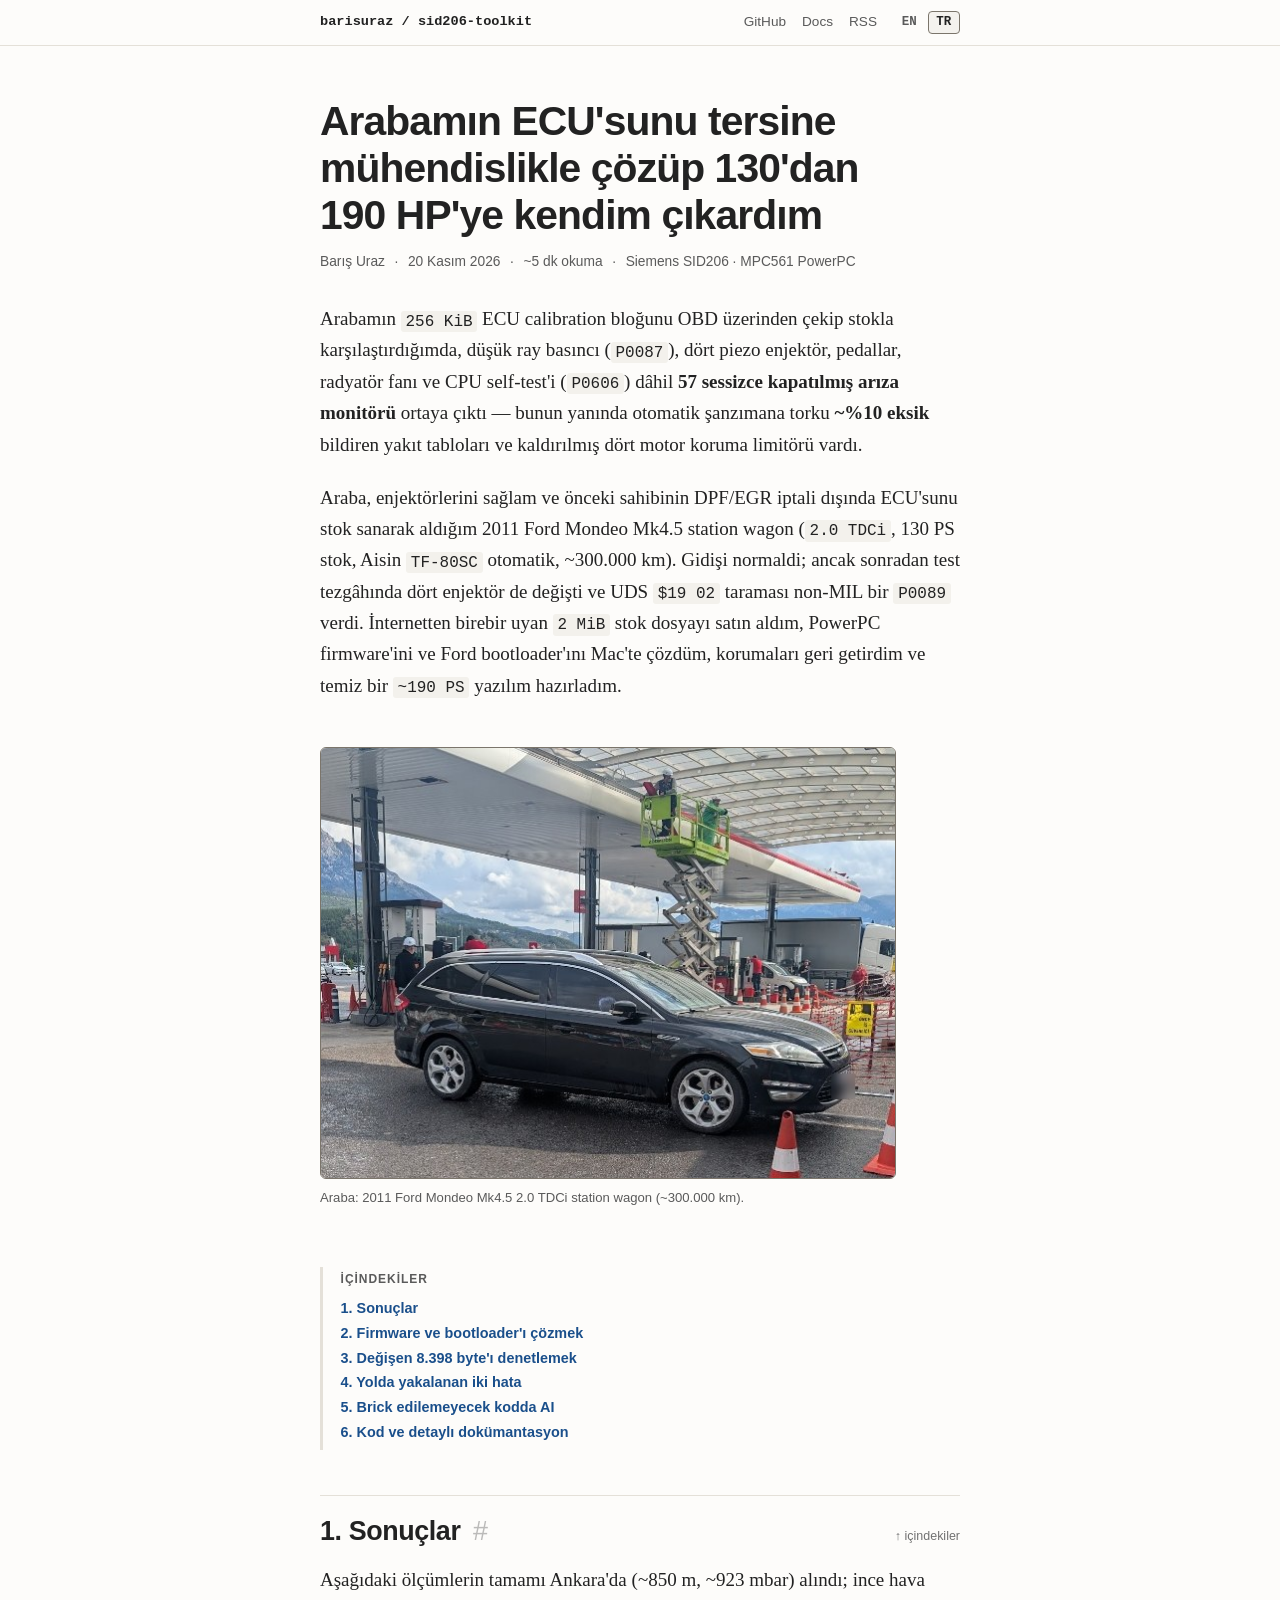
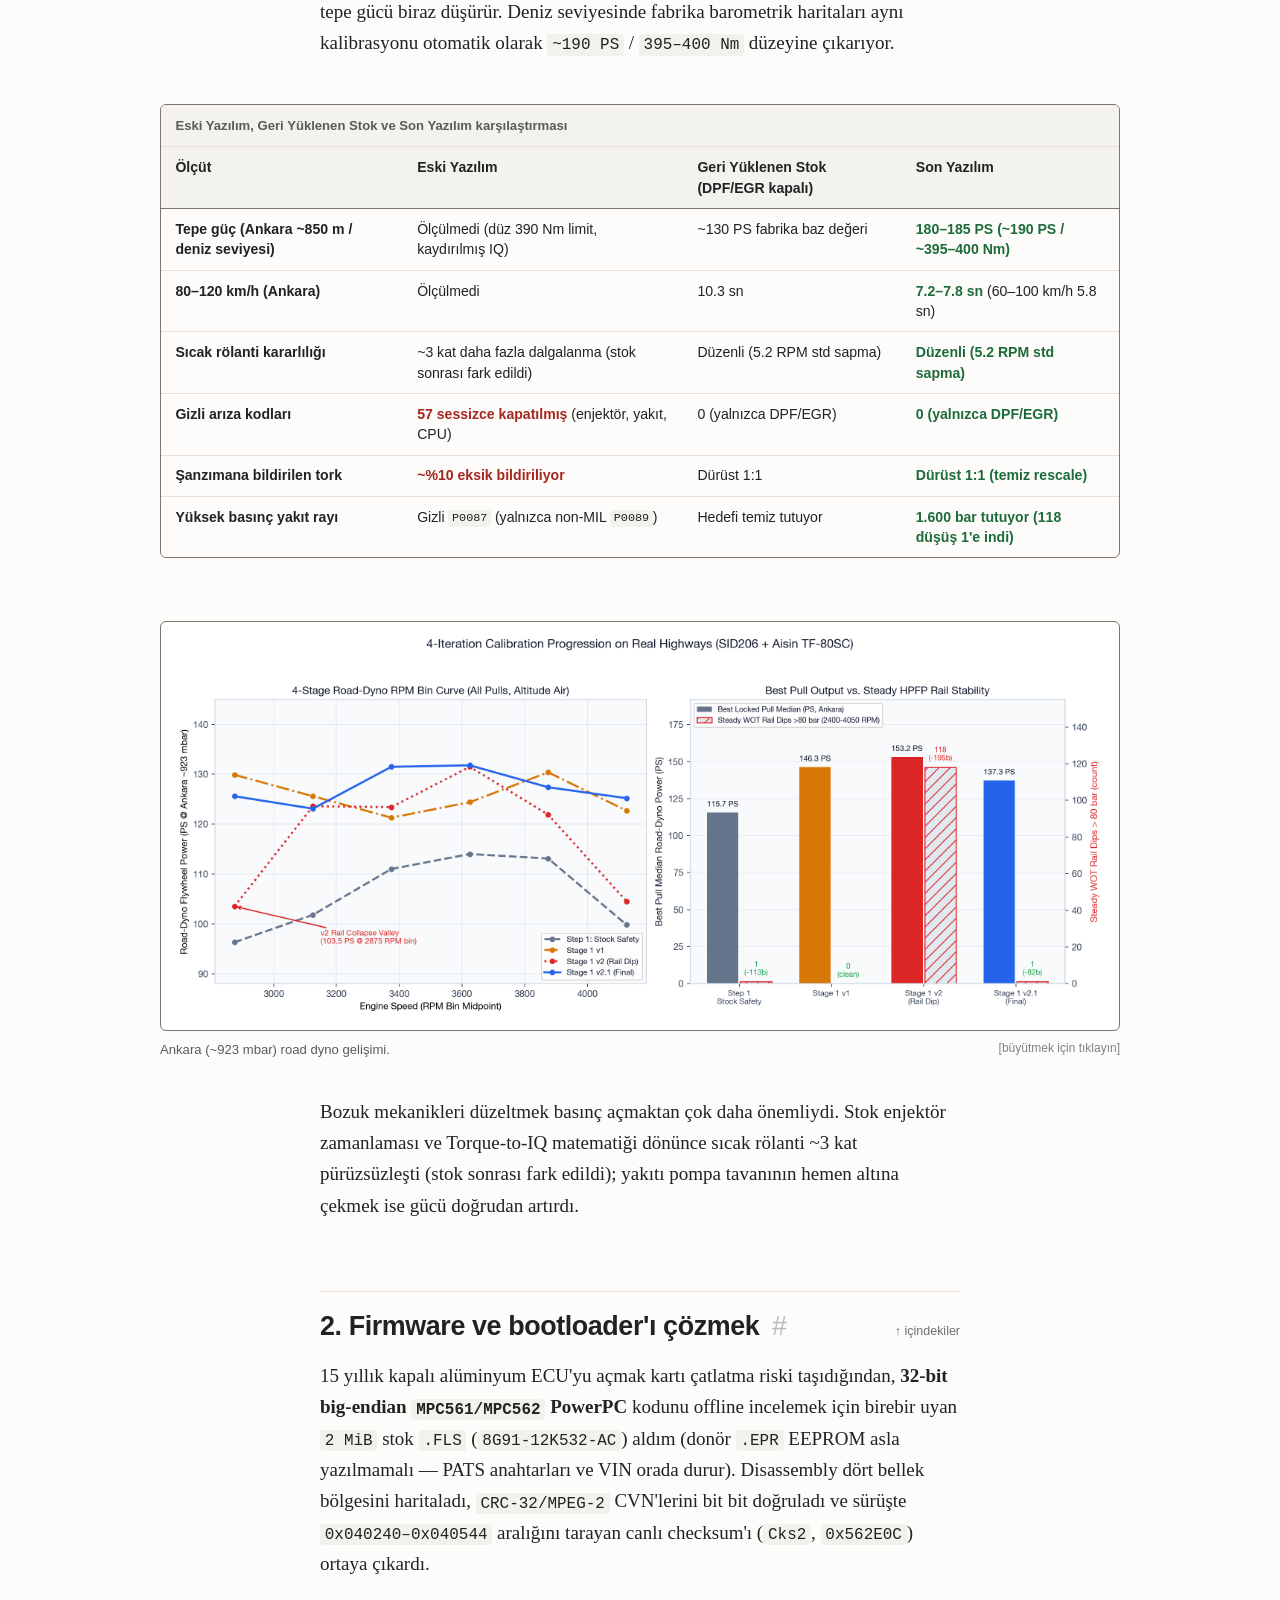
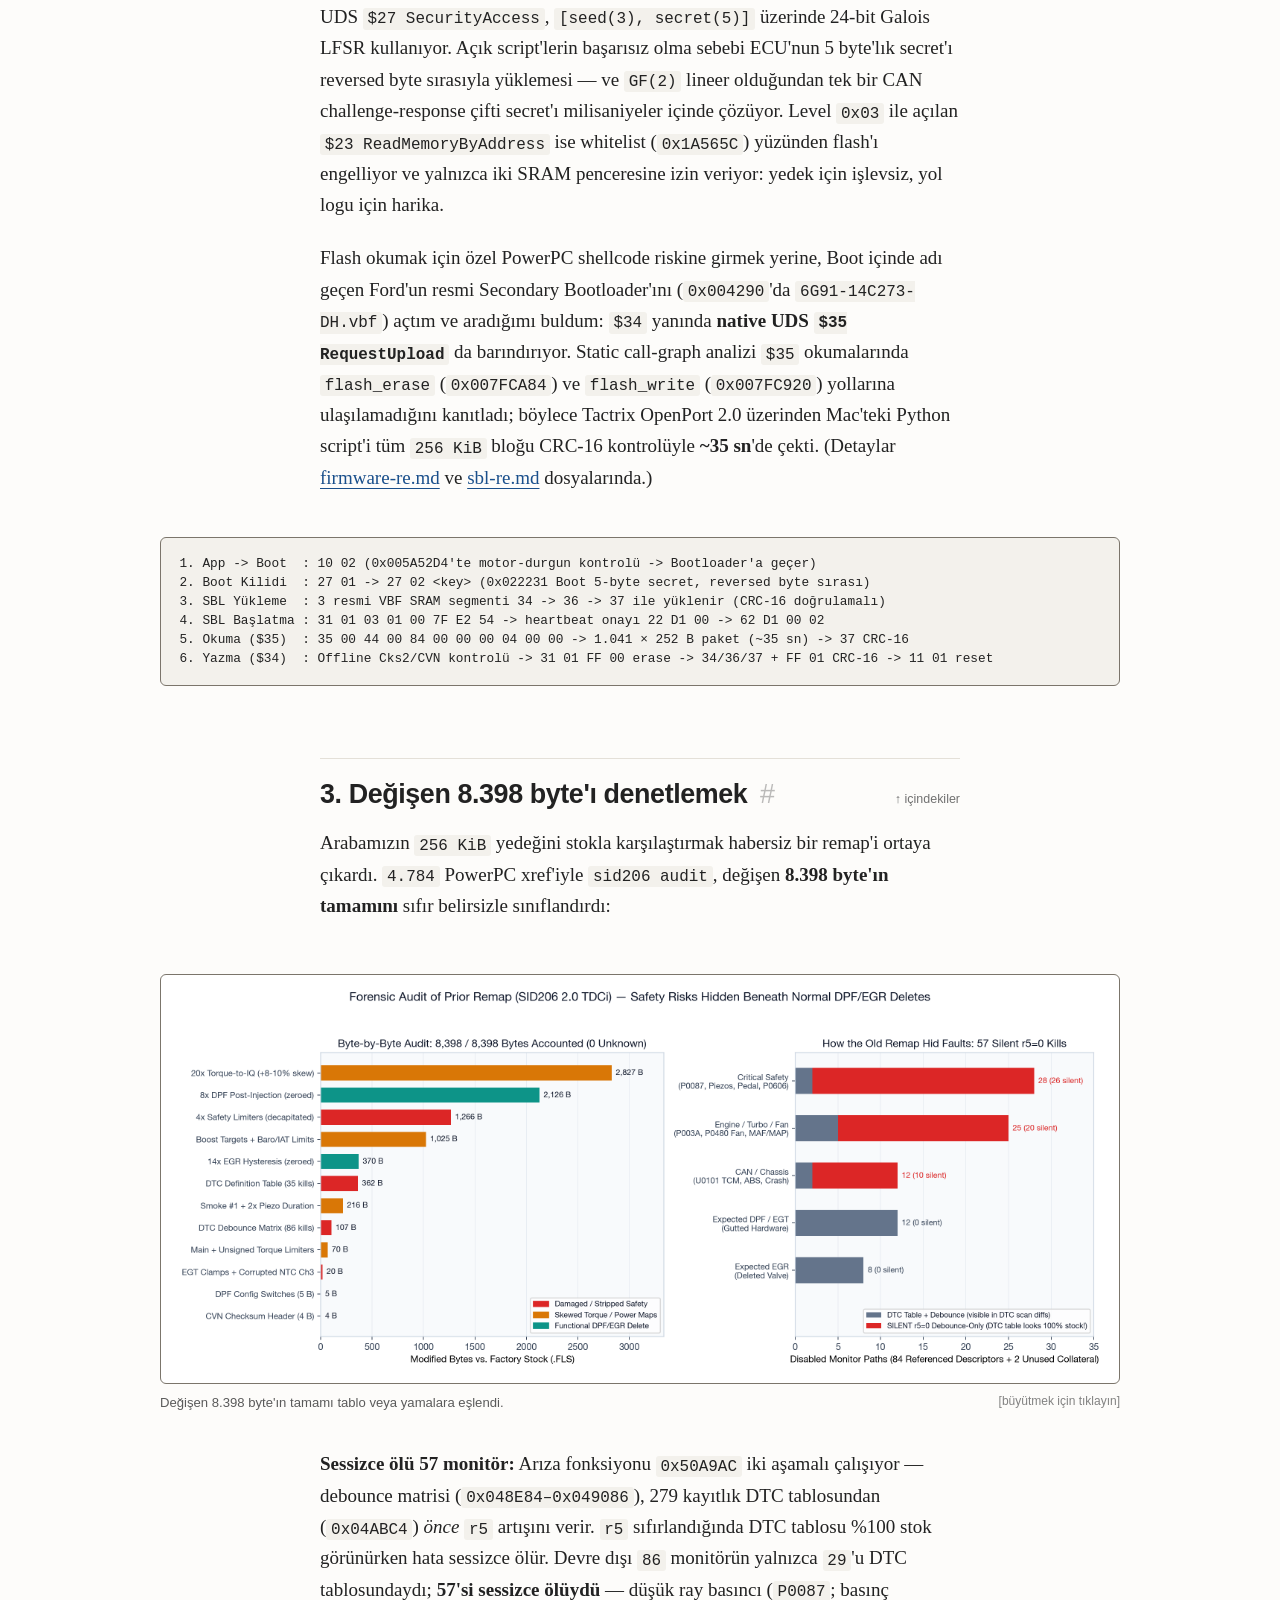
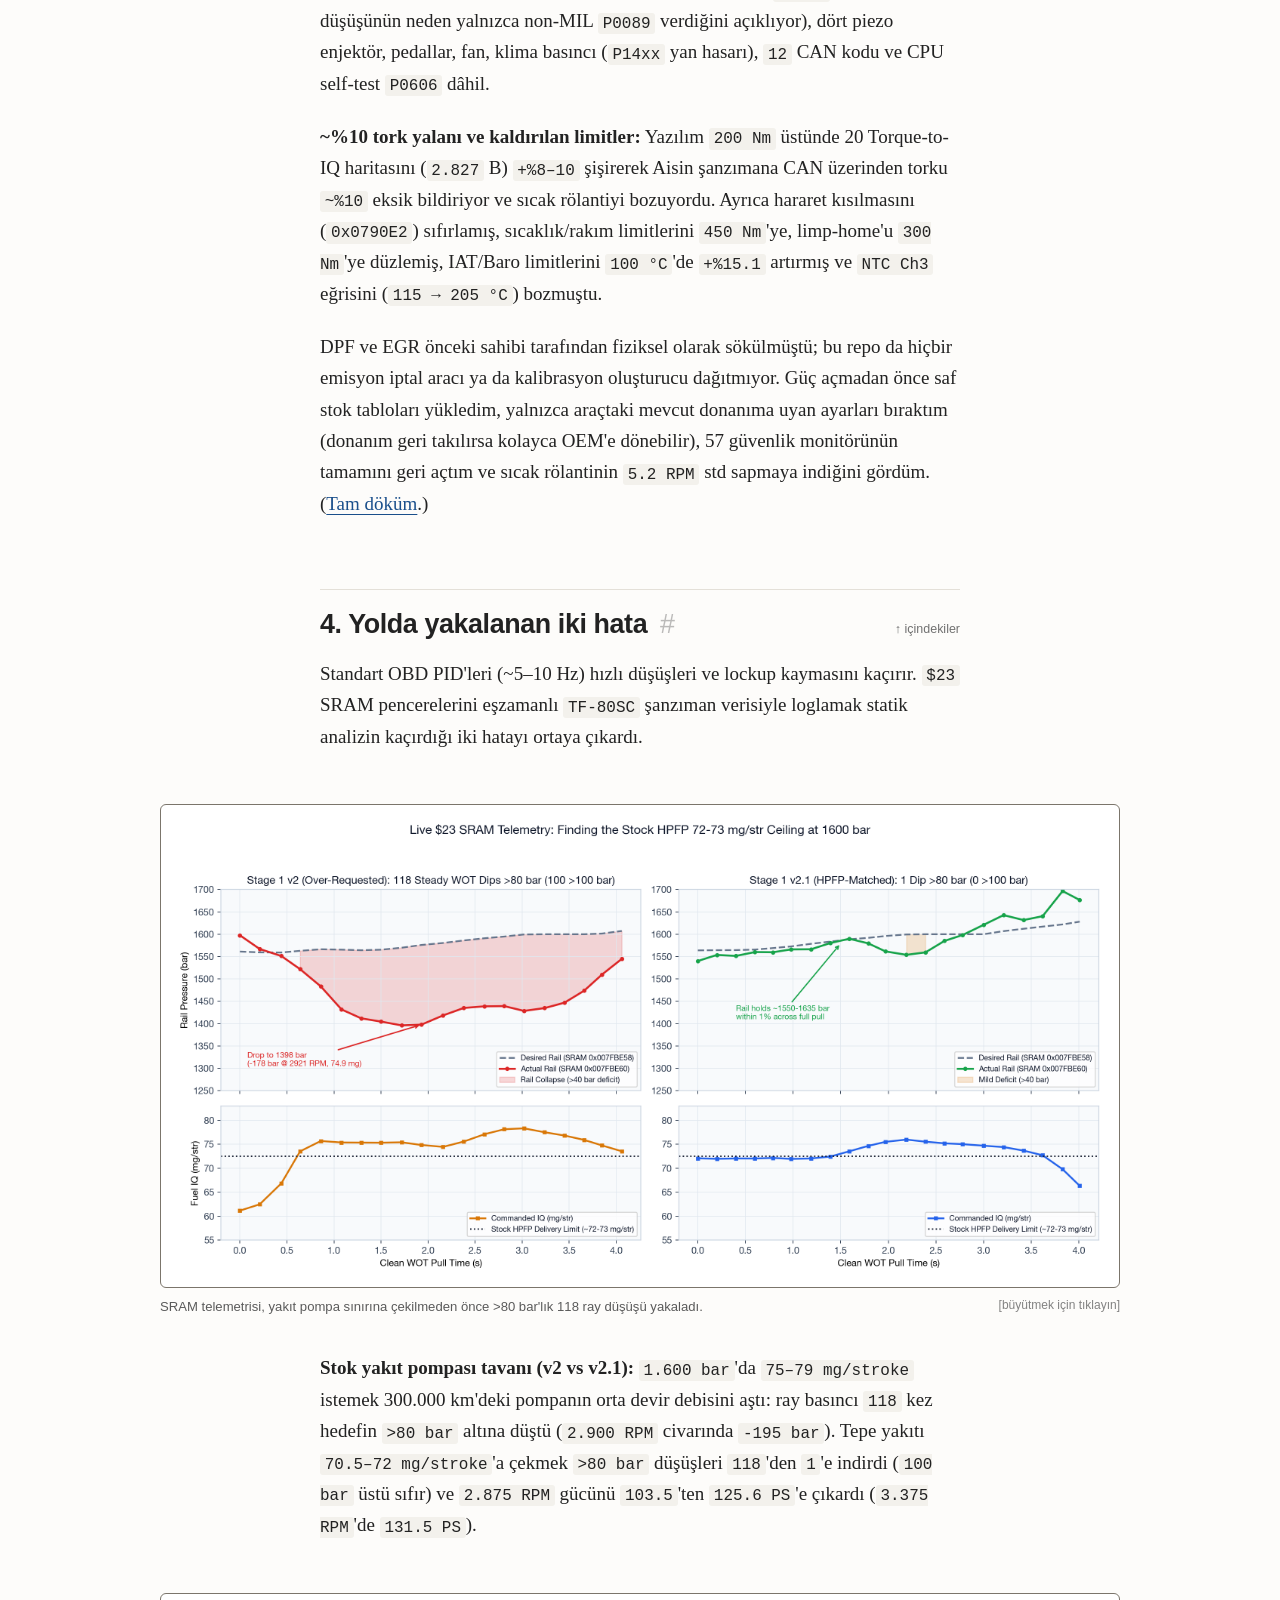
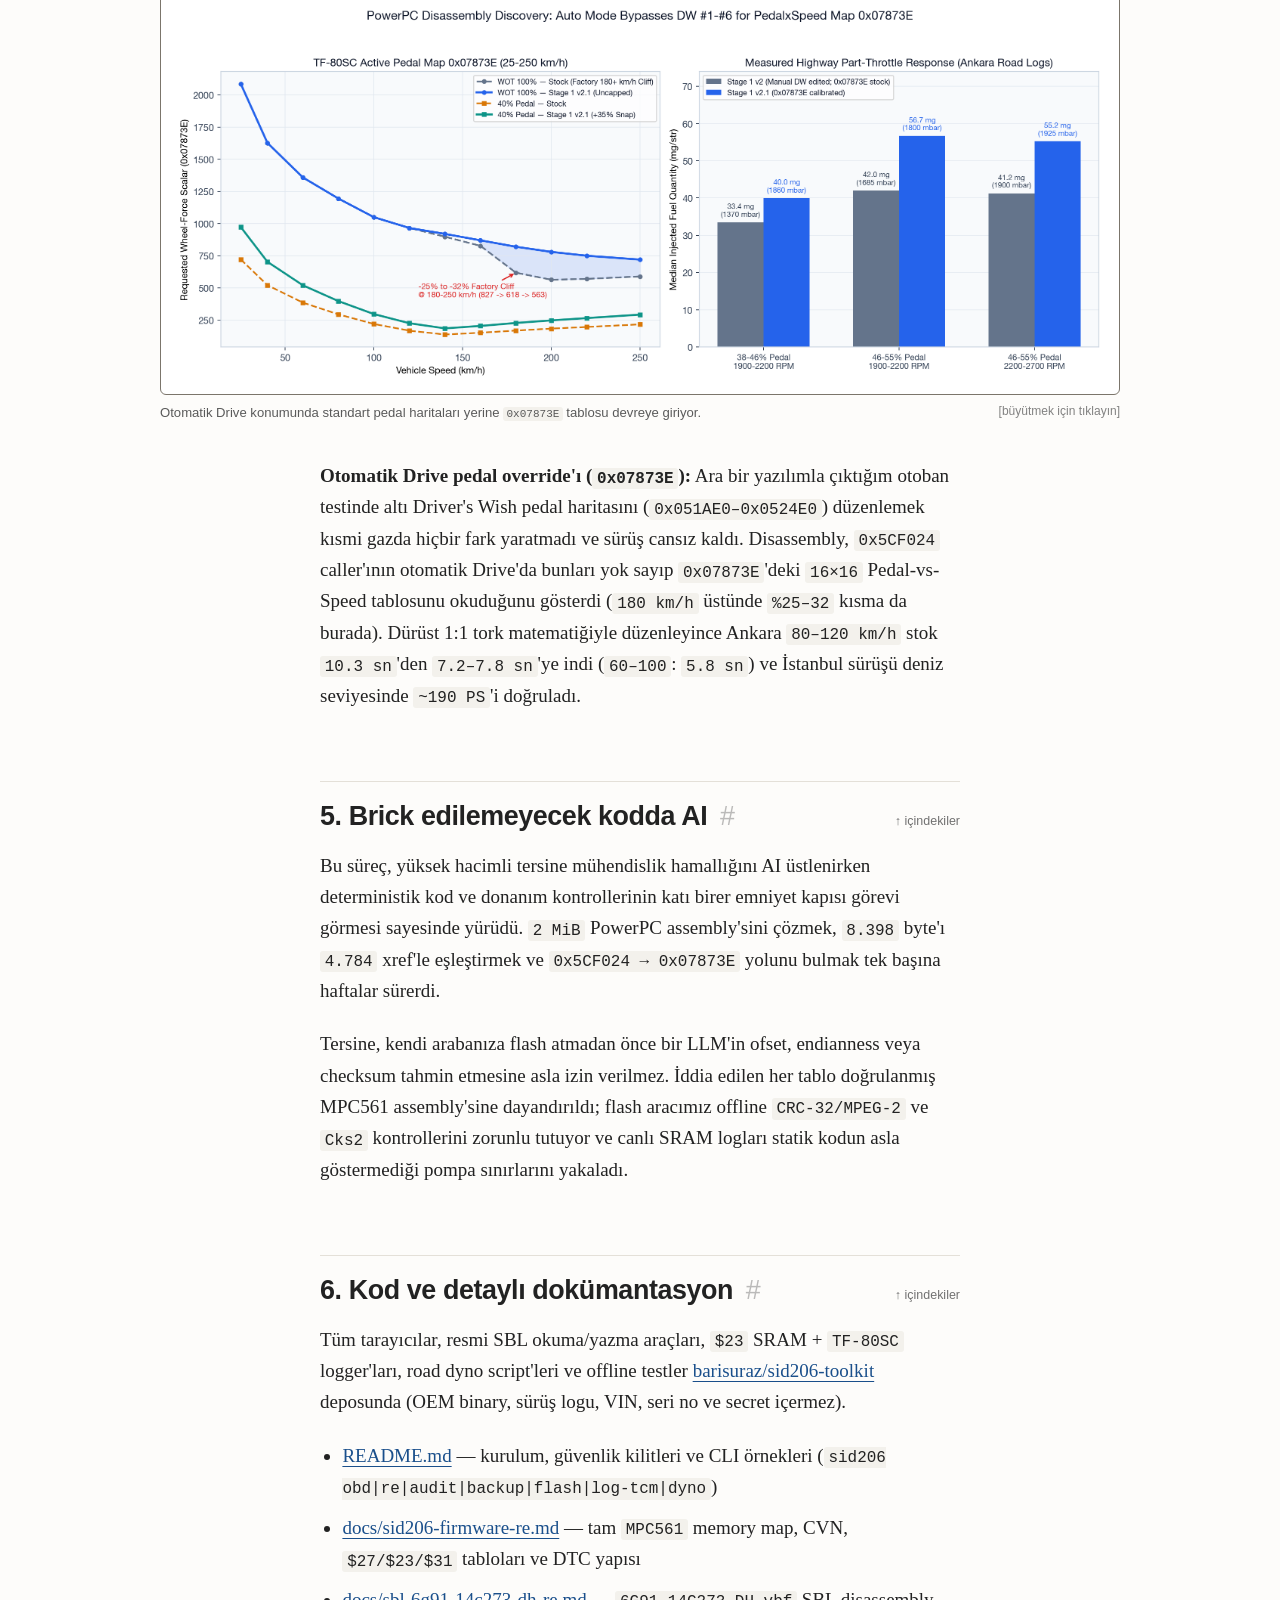
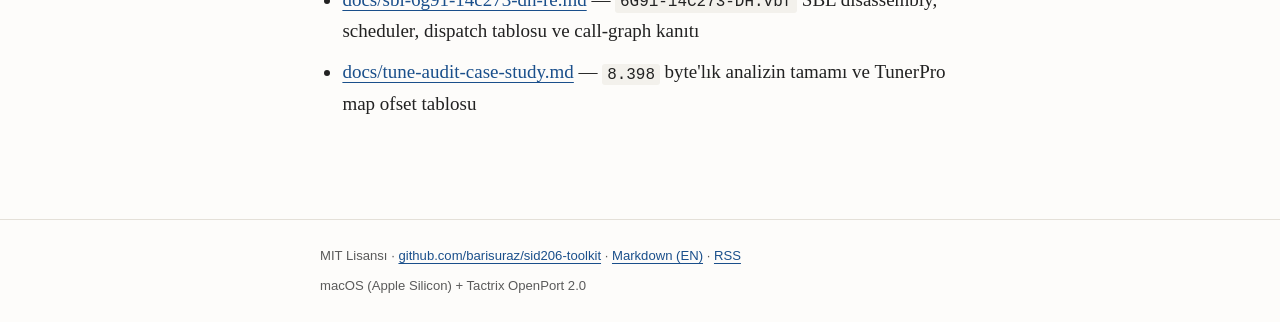
==== commit add773df: "blog: condense EN/TR post to ~5 min read and align Turkish 1:1 with English" ====
--- a/blog/tr/index.html
+++ b/blog/tr/index.html
@@ -4,8 +4,8 @@
   <meta charset="utf-8">
   <meta name="viewport" content="width=device-width, initial-scale=1.0">
   <meta name="color-scheme" content="light dark">
-  <title>Kendi arabamın ECU'sunu tersine mühendislikle çözüp 130'dan 190 HP'ye nasıl çıkardım</title>
-  <meta name="description" content="Stok 2 MiB SID206 MPC561/MPC562 PowerPC dosyasını ve Ford SBL'ini (6G91-14C273-DH) çözerek aracın 256 KiB calibration bloğunu OBD'den okuma, 57 gizli DTC iptalini bulma ve ~190 PS temiz yazılım yazma süreci.">
+  <title>Arabamın ECU'sunu tersine mühendislikle çözüp 130'dan 190 HP'ye kendim çıkardım</title>
+  <meta name="description" content="Birebir uyan 2 MiB stok SID206 MPC561/MPC562 PowerPC dosyasını satın alıp Ford'un resmi Secondary Bootloader'ını çözerek aracın 256 KiB calibration bloğunu OBD'den okumak, 57 gizli arıza monitörü iptalini ortaya çıkarmak ve temiz bir ~190 PS yazılım hazırlamak.">
   <meta name="author" content="Barış Uraz">
   <link rel="canonical" href="https://barisuraz.github.io/sid206-toolkit/tr/">
   <link rel="alternate" hreflang="en" href="https://barisuraz.github.io/sid206-toolkit/">
@@ -18,8 +18,8 @@
   <meta property="og:locale" content="tr_TR">
   <meta property="og:locale:alternate" content="en_US">
   <meta property="og:site_name" content="sid206-toolkit">
-  <meta property="og:title" content="Kendi arabamın ECU'sunu tersine mühendislikle çözüp 130'dan 190 HP'ye nasıl çıkardım">
-  <meta property="og:description" content="Stok 2 MiB SID206 firmware ve Ford SBL'i çözülerek aracın 256 KiB calibration yedeğini OBD'den alma, 8.398 byte farkı analiz etme ve ~190 PS temiz kalibrasyon hazırlama hikâyesi.">
+  <meta property="og:title" content="Arabamın ECU'sunu tersine mühendislikle çözüp 130'dan 190 HP'ye kendim çıkardım">
+  <meta property="og:description" content="Stok 2 MiB SID206 PowerPC dosyasını ve Ford'un resmi SBL'ini çözerek aracın 256 KiB calibration bloğunu OBD'den okumak, değişen 8.398 byte'ı denetlemek ve ~190 PS kalibrasyon hazırlamak.">
   <meta property="og:url" content="https://barisuraz.github.io/sid206-toolkit/tr/">
   <meta property="og:image" content="https://barisuraz.github.io/sid206-toolkit/assets/road-dyno-progression.png">
   <meta property="og:image:width" content="2520">
@@ -27,8 +27,8 @@
   <meta property="og:image:alt" content="Ankara'da ölçülen dört aşamalı road dyno güç eğrileri">
 
   <meta name="twitter:card" content="summary_large_image">
-  <meta name="twitter:title" content="Kendi arabamın ECU'sunu tersine mühendislikle çözüp 130'dan 190 HP'ye nasıl çıkardım">
-  <meta name="twitter:description" content="SID206 PowerPC firmware ve Ford SBL disassembly ile OBD'den 256 KiB calibration okuma, 57 gizli DTC iptalini bulma ve ~190 PS kalibrasyon süreci.">
+  <meta name="twitter:title" content="Arabamın ECU'sunu tersine mühendislikle çözüp 130'dan 190 HP'ye kendim çıkardım">
+  <meta name="twitter:description" content="SID206 MPC561/MPC562 firmware'ini ve Ford'un resmi SBL'ini çözerek 256 KiB calibration bloğunu OBD'den okumak, 8.398 byte'ı stokla karşılaştırıp denetlemek ve temiz bir ~190 PS yazılım hazırlamak.">
   <meta name="twitter:image" content="https://barisuraz.github.io/sid206-toolkit/assets/road-dyno-progression.png">
 
   <link rel="icon" href="data:image/svg+xml,%3Csvg xmlns='http://www.w3.org/2000/svg' viewBox='0 0 64 64'%3E%3Crect width='64' height='64' rx='12' fill='%230f4c81'/%3E%3Ctext x='32' y='42' font-family='monospace' font-size='26' font-weight='700' text-anchor='middle' fill='%23ffffff'%3ESID%3C/text%3E%3C/svg%3E">
@@ -57,20 +57,20 @@
 
   <main>
     <article class="grid-band">
-      <h1>Kendi arabamın ECU'sunu tersine mühendislikle çözüp 130'dan 190 HP'ye nasıl çıkardım</h1>
+      <h1>Arabamın ECU'sunu tersine mühendislikle çözüp 130'dan 190 HP'ye kendim çıkardım</h1>
       <p class="meta-line">
         <span>Barış Uraz</span>
         <span aria-hidden="true">·</span>
         <time datetime="2026-11-20">20 Kasım 2026</time>
         <span aria-hidden="true">·</span>
-        <span>~14 dk okuma</span>
+        <span>~5 dk okuma</span>
         <span aria-hidden="true">·</span>
-        <span>Siemens SID206 · MPC561 PowerPC &amp; SBL</span>
+        <span>Siemens SID206 · MPC561 PowerPC</span>
       </p>
 
-      <p>Arabamın ECU'sundan OBD ile <code>256 KiB</code> calibration yedeğini çekip fabrikanın stok dosyasıyla kıyasladığımda garip bir manzarayla karşılaştım. Düşük yakıt basıncı (<code>P0087</code>), dört piezo enjektör, gaz pedalı sensörleri, radyatör fanı ve dahili CPU arızası (<code>P0606</code>) dâhil tam <strong>57 DTC sessizce kapatılmıştı</strong>. Üstüne yakıt haritaları kaydırılarak 6 ileri otomatik şanzımana tork yaklaşık <strong>%10 eksik</strong> bildiriliyor ve dört farklı motor koruma limiti tamamen devreden çıkarılmıştı.</p>
-
-      <p>Araba ~300.000 km'de, 2011 model bir Ford Mondeo Mk4.5 station wagon (<code>2.0 TDCi</code>, fabrika çıkışı 130 PS, Aisin <code>TF-80SC</code> tam otomatik). Alırken enjektörleri sağlam, ECU'yu da önceki sahibinin yaptırdığı fiziksel DPF/EGR iptali dışında stok sanıyordum; zaten yolda gidişinden bir şikâyetim de yoktu. Ama testte dört enjektör de bitik çıkıp değişince ve derin UDS <code>$19 02</code> taramasında arıza lambası yakmayan bir <code>P0089</code> kodu görünce içeride tam olarak ne olduğunu merak ettim. Önce internetten birebir uyan <code>2 MiB</code> stok <code>SID206</code> dosyasını satın alıp <code>MPC561/MPC562</code> PowerPC firmware'i ve Ford'un resmi <code>SBL</code>'ini (<code>6G91-14C273-DH.vbf</code>) çözdüm. Mac üzerinden OBD ile arabadaki <code>256 KiB</code> kalibrasyonu çekip değişen <code>8.398</code> byte'ı tek tek analiz ettim, tüm güvenlik monitörlerini geri getirdim ve doğrudan SRAM loglarıyla doğrulanan temiz bir <code>~190 PS</code> harita yazdım.</p>
+      <p>Arabamın <code>256 KiB</code> ECU calibration bloğunu OBD üzerinden çekip stokla karşılaştırdığımda, düşük ray basıncı (<code>P0087</code>), dört piezo enjektör, pedallar, radyatör fanı ve CPU self-test'i (<code>P0606</code>) dâhil <strong>57 sessizce kapatılmış arıza monitörü</strong> ortaya çıktı — bunun yanında otomatik şanzımana torku <strong>~%10 eksik</strong> bildiren yakıt tabloları ve kaldırılmış dört motor koruma limitörü vardı.</p>
+
+      <p>Araba, enjektörlerini sağlam ve önceki sahibinin DPF/EGR iptali dışında ECU'sunu stok sanarak aldığım 2011 Ford Mondeo Mk4.5 station wagon (<code>2.0 TDCi</code>, 130 PS stok, Aisin <code>TF-80SC</code> otomatik, ~300.000 km). Gidişi normaldi; ancak sonradan test tezgâhında dört enjektör de değişti ve UDS <code>$19 02</code> taraması non-MIL bir <code>P0089</code> verdi. İnternetten birebir uyan <code>2 MiB</code> stok dosyayı satın aldım, PowerPC firmware'ini ve Ford bootloader'ını Mac'te çözdüm, korumaları geri getirdim ve temiz bir <code>~190 PS</code> yazılım hazırladım.</p>
 
       <figure class="photo-figure">
         <div class="photo-frame">
@@ -82,106 +82,76 @@
             fetchpriority="high"
           >
         </div>
-        <figcaption>Bahsettiğim araba: 2011 Ford Mondeo Mk4.5 2.0 TDCi station wagon (~300.000 km).</figcaption>
+        <figcaption>Araba: 2011 Ford Mondeo Mk4.5 2.0 TDCi station wagon (~300.000 km).</figcaption>
       </figure>
 
       <nav id="contents" class="toc-box" aria-labelledby="toc-heading">
         <p id="toc-heading" class="toc-heading">İçindekiler</p>
         <ol>
           <li><a href="#results">1. Sonuçlar</a></li>
-          <li>
-            <a href="#firmware-re">2. SID206 firmware'ini çözmek</a>
-            <ol>
-              <li><a href="#memory-map">2.1 2 MiB MPC561/MPC562 PowerPC memory map'i</a></li>
-              <li><a href="#checksums">2.2 Checksum'lar: CRC-32/MPEG-2 CVN ve runtime Cks2</a></li>
-              <li><a href="#seedkey">2.3 $27 SecurityAccess: 24-bit LFSR, reversed byte order ve GF(2)</a></li>
-              <li><a href="#sram-read">2.4 $23 ReadMemoryByAddress flash'a neden kapalı (ama neyi açıyor?)</a></li>
-              <li><a href="#tables-xrefs">2.5 Mode 22 DID'leri, $31 rutinleri ve 4.784 calibration xref'i</a></li>
-            </ol>
-          </li>
-          <li>
-            <a href="#sbl-re">3. Ford'un resmi SBL'ini çözmek (6G91-14C273-DH.vbf)</a>
-            <ol>
-              <li><a href="#sbl-startup">3.1 Açılış, IMMR peripheral register mapping ve 10 ms watchdog</a></li>
-              <li><a href="#sbl-dispatch">3.2 UDS dispatch tablosundaki sürpriz: native $35 RequestUpload</a></li>
-              <li><a href="#sbl-safety">3.3 Static call-graph kanıtı: okurken flash silemez veya yazamaz</a></li>
-              <li><a href="#sbl-handoff">3.4 Boot → SBL geçişi ve 35 saniyelik OBD backup akışı</a></li>
-            </ol>
-          </li>
-          <li>
-            <a href="#audit">4. Eski yazılımın 8.398 byte'lık analizi</a>
-            <ol>
-              <li><a href="#silent-dtc">4.1 İki katmanlı r5 = 0 sessiz DTC iptali (57 gizli hata)</a></li>
-              <li><a href="#torque-lie">4.2 Kaymış Torque-to-IQ (%10 şanzıman yalanı) ve kapatılan korumalar</a></li>
-            </ol>
-          </li>
-          <li>
-            <a href="#road-logging">5. Yol telemetrisi: statik analizin göremediği iki bulgu</a>
-            <ol>
-              <li><a href="#fuel-pump">5.1 Stok yakıt pompası limiti (v2 vs v2.1)</a></li>
-              <li><a href="#auto-pedal">5.2 Drive modunda devreye giren pedal haritası (0x07873E)</a></li>
-            </ol>
-          </li>
-          <li><a href="#ai">6. Günlük kullandığın arabanın ECU'sunda AI kullanmak</a></li>
-          <li><a href="#repo">7. Kod ve teknik dokümantasyon</a></li>
+          <li><a href="#re-and-sbl">2. Firmware ve bootloader'ı çözmek</a></li>
+          <li><a href="#audit">3. Değişen 8.398 byte'ı denetlemek</a></li>
+          <li><a href="#road-logging">4. Yolda yakalanan iki hata</a></li>
+          <li><a href="#ai">5. Brick edilemeyecek kodda AI</a></li>
+          <li><a href="#repo">6. Kod ve detaylı dokümantasyon</a></li>
         </ol>
       </nav>
 
       <section id="results" class="section-band">
         <div class="section-head">
           <h2>1. Sonuçlar <a class="heading-anchor" href="#results" aria-label="Bölüm 1 bağlantısı"><span aria-hidden="true">#</span></a></h2>
-          <a class="back-top" href="#contents">↑ dizin</a>
-        </div>
-
-        <p>Aşağıdaki hızlanma ve road dyno ölçümlerinin hepsi ~850 m rakımlı Ankara'da (~923 mbar basınçta) alındı; ince hava yüzünden tepe güç deniz seviyesine göre doğal olarak biraz düşük çıkar. Deniz seviyesine inildiğinde aynı kalibrasyon, fabrikanın kendi barometrik düzeltme haritalarıyla otomatik olarak ~<code>190 PS</code> ve <code>395–400 Nm</code> bandına çıkıyor.</p>
+          <a class="back-top" href="#contents">↑ içindekiler</a>
+        </div>
+
+        <p>Aşağıdaki ölçümlerin tamamı Ankara'da (~850 m, ~923 mbar) alındı; ince hava tepe gücü biraz düşürür. Deniz seviyesinde fabrika barometrik haritaları aynı kalibrasyonu otomatik olarak <code>~190 PS</code> / <code>395–400 Nm</code> düzeyine çıkarıyor.</p>
 
         <div tabindex="0" role="region" aria-labelledby="results-table-caption" class="table-wrapper wide">
           <table>
-            <caption id="results-table-caption">Eski Yazılım, Orijinal Yazılım ve Son Yazılım karşılaştırması</caption>
+            <caption id="results-table-caption">Eski Yazılım, Geri Yüklenen Stok ve Son Yazılım karşılaştırması</caption>
             <thead>
               <tr>
                 <th scope="col">Ölçüt</th>
                 <th scope="col">Eski Yazılım</th>
-                <th scope="col">Orijinal Yazılım (DPF/EGR iptal)</th>
+                <th scope="col">Geri Yüklenen Stok (DPF/EGR kapalı)</th>
                 <th scope="col">Son Yazılım</th>
               </tr>
             </thead>
             <tbody>
               <tr>
                 <th scope="row">Tepe güç (Ankara ~850 m / deniz seviyesi)</th>
-                <td>Ölçülmedi (düz 390 Nm limit, kaymış IQ)</td>
-                <td>~130 PS stok veri</td>
+                <td>Ölçülmedi (düz 390 Nm limit, kaydırılmış IQ)</td>
+                <td>~130 PS fabrika baz değeri</td>
                 <td><span class="badge-good">180–185 PS (~190 PS / ~395–400 Nm)</span></td>
               </tr>
               <tr>
                 <th scope="row">80–120 km/h (Ankara)</th>
                 <td>Ölçülmedi</td>
                 <td>10.3 sn</td>
-                <td><span class="badge-good">7.2–7.8 sn</span> (60–100 km/h: 5.8 sn)</td>
+                <td><span class="badge-good">7.2–7.8 sn</span> (60–100 km/h 5.8 sn)</td>
               </tr>
               <tr>
                 <th scope="row">Sıcak rölanti kararlılığı</th>
-                <td>~3 kat fazla dalgalanma (stok sonrası fark edildi)</td>
+                <td>~3 kat daha fazla dalgalanma (stok sonrası fark edildi)</td>
                 <td>Düzenli (5.2 RPM std sapma)</td>
                 <td><span class="badge-good">Düzenli (5.2 RPM std sapma)</span></td>
               </tr>
               <tr>
-                <th scope="row">Gizlenmiş DTC'ler</th>
-                <td><span class="badge-warn">57 hata sessizce kapatılmış</span> (enjektör, yakıt, CPU)</td>
+                <th scope="row">Gizli arıza kodları</th>
+                <td><span class="badge-warn">57 sessizce kapatılmış</span> (enjektör, yakıt, CPU)</td>
                 <td>0 (yalnızca DPF/EGR)</td>
                 <td><span class="badge-good">0 (yalnızca DPF/EGR)</span></td>
               </tr>
               <tr>
                 <th scope="row">Şanzımana bildirilen tork</th>
                 <td><span class="badge-warn">~%10 eksik bildiriliyor</span></td>
-                <td>Doğru (1:1)</td>
-                <td><span class="badge-good">Doğru (1:1, temiz rescale)</span></td>
+                <td>Dürüst 1:1</td>
+                <td><span class="badge-good">Dürüst 1:1 (temiz rescale)</span></td>
               </tr>
               <tr>
                 <th scope="row">Yüksek basınç yakıt rayı</th>
-                <td><code>P0087</code> gizlenmiş (sadece non-MIL <code>P0089</code>)</td>
-                <td>Hedef basıncı tutuyor</td>
-                <td><span class="badge-good">1.600 bar tutuyor (118 düşüş → 1)</span></td>
+                <td>Gizli <code>P0087</code> (yalnızca non-MIL <code>P0089</code>)</td>
+                <td>Hedefi temiz tutuyor</td>
+                <td><span class="badge-good">1.600 bar tutuyor (118 düşüş 1'e indi)</span></td>
               </tr>
             </tbody>
           </table>
@@ -206,161 +176,41 @@
             </button>
           </div>
           <figcaption>
-            <span>Ankara (~923 mbar) şartlarında kaydedilen dört aşamalı road dyno gelişimi.</span>
+            <span>Ankara (~923 mbar) road dyno gelişimi.</span>
             <span class="zoom-hint">[büyütmek için tıklayın]</span>
           </figcaption>
         </figure>
 
-        <p>Turbo basıncı ya da yakıt açmadan önce bozuk enjektör ve tork haritalarını düzeltmek asıl farkı yarattı. Temiz stok kalibrasyona dönünce sıcak rölanti yaklaşık üç kat pürüzsüzleşti (bunu stok sonrası fark ettim). Yakıt talebini yüksek basınç pompasının fiziksel tavanının hemen altında tutmak da fazla yakıt istemekten daha yüksek tekerlek gücü verdi.</p>
-      </section>
-
-      <section id="firmware-re" class="section-band">
-        <div class="section-head">
-          <h2>2. SID206 firmware'ini çözmek <a class="heading-anchor" href="#firmware-re" aria-label="Bölüm 2 bağlantısı"><span aria-hidden="true">#</span></a></h2>
-          <a class="back-top" href="#contents">↑ dizin</a>
-        </div>
-
-        <p>Piyasadaki basit OBD cihazları genelde sadece calibration bloğunu okur; DTC iptallerinin, runtime checksum kontrollerinin ve otomatik şanzıman tork hesabının bulunduğu Application koduna hiç dokunmaz. 15 yıllık silikonlu ECU kutusunu masada açıp kartı kırma riskine girmek istemedim. Bunun yerine önce internetten aracın yazılımıyla birebir aynı <code>2 MiB</code> stok <code>.FLS</code> dosyasını (<code>8G91-12K532-AC</code>) satın alıp tüm Bootloader ve Application kodunu bilgisayarda inceledim; sonra Tactrix OpenPort 2.0 J2534 kabloyla Mac üzerinden arabanın <code>256 KiB</code> calibration'ını güvenle okuyup yazacak araçları yazdım.</p>
-
-        <h3 id="memory-map">2.1 2 MiB MPC561/MPC562 PowerPC memory map'i <a class="heading-anchor" href="#memory-map" aria-label="Bölüm 2.1 bağlantısı"><span aria-hidden="true">#</span></a></h3>
-
-        <p><code>8G91-12K532-AC</code> imajı <strong>32-bit big-endian Motorola/Freescale <code>MPC561/MPC562</code> PowerPC</strong> işlemcide ve <code>ERCOSEK V4.1.16 MPC555</code> RTOS (sürüm metni <code>0x0AAB67</code> adresinde duruyor) üzerinde koşuyor. Fabrika çıkışı Blok 4 CALID'i olan <code>7G91-14C275-AA</code> da doğrudan <code>0x183396</code> ofsetinde yer alıyor.</p>
-
-        <p>Başlamadan önemli bir donanım uyarısı: başka bir SID206'dan alınan harici EEPROM (<code>.EPR</code>) dosyaları araca özel PATS immobiliser anahtarlarını, VIN'i ve enjektör kodlarını içerir; donör EEPROM yazarsanız araba marş almaz. Yazılım incelemesi için sadece <code>2 MiB</code> (<code>0x200000</code>) flash (<code>.FLS</code>) imajı kullanılır. PowerPC SDA/SDA2 base pointer'ları belleği şöyle ayırır:</p>
-
-        <pre role="region" aria-label="SID206 MPC561/MPC562 memory map" tabindex="0"><code>Flash Ofseti             CPU Virtual Addr          Boyut      Görev &amp; Kritik Adresler
-──────────────────────────────────────────────────────────────────────────────────────────────────
-0x000000 .. 0x03FFFF     0x00000000 .. 0x0003FFFF  256 KiB    Bootloader (1:1 map; reset 0x000100 → 0x00009F36)
-                                                              Boot0/Boot1 CVN, SBL adı 0x004290, Boot key 0x022231
-
-0x040000 .. 0x07FFFF     0x00840000 .. 0x0087FFFF  256 KiB    Calibration (+0x800000 fark; r2 = 0x00848534 @ 0x19CCEC)
-                                                              CVN 0x040104, Cks2 0x040240..0x040544, DTCs 0x04ABC4
-
-0x080000 .. 0x1CFFFF     0x00480000 .. 0x005CFFFF  1.3 MiB    Application (+0x400000 fark; 0x0D0000..0x0FFFFF 0xFF boş)
-                                                              App CVN 0x100004, Cks2 caller 0x562E0C, Blok 4 @ 0x180000+
-
-(yalnızca runtime)        0x007F8000 .. 0x007FFFFF   32 KiB    Dahili MPC561 SRAM (r13 = 0x007FFFF0 @ 0x19CCE4)
-                                                              Stack, canlı motor verileri ($23), SBL yükleme alanı</code></pre>
-
-        <h3 id="checksums">2.2 Checksum'lar: CRC-32/MPEG-2 CVN ve runtime Cks2 <a class="heading-anchor" href="#checksums" aria-label="Bölüm 2.2 bağlantısı"><span aria-hidden="true">#</span></a></h3>
-
-        <p>Tek bir byte değiştirmeden önce ECU'nun açılışta ve yolda baktığı tüm bütünlük kontrollerini çözmem gerekiyordu. Gömülü CRC tablolarının (<code>0x021BEC</code>, <code>0x02FFE0</code>, <code>0x0A4954</code>) çağıranlarını inceleyince algoritmanın <strong>non-reflected CRC-32/MPEG-2</strong> olduğu çıktı (polinom <code>0x04C11DB7</code>, init <code>0xFFFFFFFF</code>, xorout <code>0x00000000</code>). Stok dosyada okunabilen üç bölgeyi de bit bit tutuyor:</p>
-
-        <ul>
-          <li><strong>Boot0 (<code>0x008004</code>):</strong> 3 aralıkta <code>0xA5D99536</code>.</li>
-          <li><strong>Boot1 (<code>0x020044</code>, Mode <code>09 06</code> CVN #3):</strong> 3 aralıkta <code>0xA3C368D3</code>.</li>
-          <li><strong>Calibration (<code>0x040104</code>, Mode <code>09 06</code> CVN #2):</strong> <code>0x040240–0x07D1BF</code> içindeki 4 aralıkta stok değer <code>0x96C1E69C</code>.</li>
-          <li><strong>Runtime <code>Cks2</code> Kontrolü (<code>0x1000D0</code>):</strong> Header CVN'den bağımsız olarak, Application içindeki <code>0x562E0C</code> rutini motor çalışırken <code>0x040240–0x040544</code> aralığını sürekli kontrol eder. Header CVN doğru olsa bile <code>Cks2</code> alanı bozulursa ECU hataya düşer; bu yüzden yazma aracımız <code>Cks2</code> içinde sıfır byte değişikliğini zorunlu tutuyor.</li>
-        </ul>
-
-        <h3 id="seedkey">2.3 $27 SecurityAccess: 24-bit LFSR, reversed byte order ve GF(2) <a class="heading-anchor" href="#seedkey" aria-label="Bölüm 2.3"><span aria-hidden="true">#</span></a></h3>
-
-        <p>Boot yazma (<code>10 02</code>) ya da Application SRAM okuma (<code>10 03</code> Level <code>0x03</code>) için UDS <code>$27</code> servisi 3 byte seed verip 5 byte secret'tan hesaplanan 3 byte key ister. Boot (<code>0x02E2C8</code>) ve App (<code>0x19FCA0</code>) içindeki <code>$27</code> handler'larının disassembly'si Ford'un 24-bit Galois LFSR algoritmasını doğruladı (<code>init = 0xC541A9</code>, feedback tap <code>0x909028</code>, <code>[seed(3), secret(5)]</code> üzerinde 64 tur).</p>
-
-        <p>İnternetteki hazır script'lerin neden çalışmadığını PowerPC instruction'ları gösterdi: firmware <code>secret[0]</code>'ı <code>r30</code> register'ının en anlamlı byte'ına, kalan <code>secret[1..4]</code> byte'larını da <code>r6</code>'ya yüklüyor. Yani flash tablosundaki (<code>0x022231</code> Boot, <code>0x0A26C9</code>/<code>0x0A26CE</code> App) 5 byte diziliminin <strong>reversed byte order</strong> hâliyle çalışıyor:</p>
-
-        <pre role="region" aria-label="SID206 SecurityAccess key tablosu ofsetleri" tabindex="0"><code>Session          Level   SendKey   Flash Offset   Notlar
-──────────────────────────────────────────────────────────────────────────────────────────────────
-10 02 (Boot)     0x01    27 02     0x022231       0x022228 tablosunda statik 5-byte secret (CLI için raw[::-1])
-10 03 (App)      0x01    27 02     0x0A26C9       0x0A26BC tablosunda statik 5-byte secret (CLI için raw[::-1])
-10 03 (App)      0x03    27 04     0x0A26CE       Statik 5-byte secret — $23 SRAM okuma &amp; $31 rutinlerini açar
-10 03 (App)      0x11    27 12     0x0A26D3       Delay korumalı / RAM hesaplı (0x0A26DB = 0x01, r13 - 0x749e)</code></pre>
-
-        <p><code>GF(2)</code> üzerindeki XOR kaydırma lineer olduğu için cevabın 24 biti bilinmeyen 40 secret bitine doğrusal bağlı. CAN hattından yakalanan <em>tek bir</em> geçerli seed-key çifti bile 5 byte secret'ı matematiksel olarak anında çözüyor (<code>sid206 seedkey</code> hem tek çiftle çözümü hem çoklu çift doğrulamasını içeriyor).</p>
-
-        <h3 id="sram-read">2.4 $23 ReadMemoryByAddress flash'a neden kapalı (ama neyi açıyor?) <a class="heading-anchor" href="#sram-read" aria-label="Bölüm 2.4"><span aria-hidden="true">#</span></a></h3>
-
-        <p>Extended session'da (<code>10 03</code>) UDS <code>$23 ReadMemoryByAddress</code> servisi (<code>0x1A1F54</code> + parser <code>0x1A5BE4</code>, <code>ALFID = 0x14</code>: <code>23 14 &lt;addr_be32&gt; &lt;len_u8&gt;</code>), Level <code>0x03</code> güvenlik maskesi (<code>0x08</code>) kontrolünden bile önce <code>0x1A565C</code> üzerinden whitelist kontrolü yapar ve sadece iki dahili SRAM penceresine izin verir:</p>
-
-        <ul>
-          <li><code>0x007F8940 .. 0x007F8ADF</code></li>
-          <li><code>0x007F8B90 .. 0x007FF7FF</code></li>
-        </ul>
-
-        <p>Boot (<code>0x00000000</code>), Application (<code>0x00480000</code>) veya Calibration (<code>0x00840000</code>) flash adreslerinin hepsi App modunda <code>NRC 0x31</code> (<code>requestOutOfRange</code>) ile reddediliyor. Dolayısıyla <code>$23</code> flash yedeği almaya yaramıyor; ama yolda desired/actual ray basıncı, IQ ve baro değerlerini yüksek hızda loglamak için biçilmiş kaftan.</p>
-
-        <h3 id="tables-xrefs">2.5 Mode 22 DID'leri, $31 rutinleri ve 4.784 calibration xref'i <a class="heading-anchor" href="#tables-xrefs" aria-label="Bölüm 2.5"><span aria-hidden="true">#</span></a></h3>
-
-        <p>Canlı veri kanallarını ve kalibrasyon haritalarını otomatik bulmak için üç ROM tablosu daha parse edildi:</p>
-
-        <ul>
-          <li><strong>Mode 22 DID dizini (<code>0x09A738–0x09B098</code>):</strong> <code>200</code> adet <code>12</code> byte'lık kayıt (<code>&gt;IHBBBBBB</code>). Hepsi güvenlik kilidi olmadan Default session'da (<code>0x1F</code>) doğrudan okunuyor (<code>F1xx</code> kimlikleri, <code>F4xx</code> J1979 DID'leri, <code>FD16–FD28</code> / <code>11xx–16xx</code> Ford iç kanalları).</li>
-          <li><strong><code>$31</code> RoutineControl tablosu (<code>0x0A2D04</code>, sayı @ <code>0x0A2F44</code>):</strong> <code>24</code> servis rutini (önkoşullu <code>0x0202</code>, <code>0xF000–0xFF00</code>; Level <code>0x03</code> <code>0x4003</code>, <code>0x8012</code>, <code>0xFD30–32</code>; Level <code>0x11</code> <code>0x716D</code>).</li>
-          <li><strong>Calibration PowerPC xref'leri (<code>0x040000–0x07D1BF</code>):</strong> Application taramasından tam <code>4.784</code> referans çıktı — <code>0x040544–0x04CAAC</code> içinde <code>4.231</code> adet <code>r2 = 0x00848534</code> tabanlı skaler/switch/eksen, <code>0x04CB00–0x07AED3</code> içinde <code>189</code> adet <code>lis+op</code> harita bloğu ve <code>0x07AED4–0x07D1BF</code> arasında <code>194</code> ek referans.</li>
-          <li><strong>Fabrika <code>P0089</code>'u neden arıza ışığı yakmıyor:</strong> <code>0x04ABC4</code>'teki <code>279</code> satırlık (28 B/satır) DTC tablosunda <code>P0089</code> (<code>0x04BC64</code>) non-MIL (<code>0x10</code>) sınıfıyla tanımlı; arıza lambası yakan <code>P2263</code> ve <code>P2002</code> ise <code>0x43</code>/<code>0x47</code> kullanıyor. Bu yüzden UDS <code>$19 02</code> kodu görürken standart Mode <code>03</code> ve gösterge sessiz kalıyor.</li>
-        </ul>
-      </section>
-
-      <section id="sbl-re" class="section-band">
-        <div class="section-head">
-          <h2>3. Ford'un resmi SBL'ini çözmek (6G91-14C273-DH.vbf) <a class="heading-anchor" href="#sbl-re" aria-label="Bölüm 3"><span aria-hidden="true">#</span></a></h2>
-          <a class="back-top" href="#contents">↑ dizin</a>
-        </div>
-
-        <p>App <code>$23</code> flash adreslerine kapalı olduğundan, arabadaki <code>256 KiB</code> calibration yedeğini OBD'den almanın alışıldık yolu Boot session (<code>10 02</code>) ile 32 KiB MPC561 SRAM'ine kendi PowerPC payload'unu yazmaktır. Ama flash donanımına dokunan özel bir SRAM kodunda ufak bir hata ECU'yu brick edebilir. Bunun yerine satın aldığımız <code>2 MiB</code> stok dosyanın Boot bloğunda (<code>0x004290</code>) adı geçen resmi Ford <code>SBL</code>'ini (<code>6G91-14C273-DH.vbf</code>, <code>file_checksum = 0xAD9CAEDD</code>) VBF içinden çıkarıp tüm fonksiyonlarını disassemble ettim.</p>
-
-        <h3 id="sbl-startup">3.1 Açılış, IMMR peripheral register mapping ve 10 ms watchdog <a class="heading-anchor" href="#sbl-startup" aria-label="Bölüm 3.1"><span aria-hidden="true">#</span></a></h3>
-
-        <p>VBF içinden üç SRAM segmenti çıkıyor: <code>21.888</code> B @ <code>0x007F8380</code> (CRC-16 <code>0x973D</code>), <code>3.828</code> B @ <code>0x007FE1D0</code> (CRC-16 <code>0xDB76</code>) ve <code>1</code> B @ <code>0x007FFDA0</code> (CRC-16 <code>0xFF00</code>). Giriş noktası <code>0x007FE254</code>. Disassembly incelemesi SBL'nin yüklendikten sonra tamamen bağımsız çalıştığını netleştirdi:</p>
-
-        <ul>
-          <li>İlk iş <code>spr 0x27e = 2</code> (<code>IMMR ISB = 0b01</code>) ile MPC561 peripheral register'larını <code>0x00400000</code> tabanına taşır; böylece hardware watchdog register'ı <code>SWSR</code> <code>0x006FC00E</code>, harici flash kontrolcüsü de <code>0x006FC800</code> adresine gelir.</li>
-          <li>Stack pointer'ı <code>r1 = 0x007F8380</code> (<code>896</code> byte aşağı doğru), SDA base pointer'ı <code>r13 = 0x007FFFF0</code> yapar; BSS'i (<code>0x007FD900..0x007FE1CF</code>) sıfırlar ve flash region tablosunu <code>0x007FEEC8</code>'e kurar. Boot'un kendi RAM alanı (<code>0x007FFB00..0x007FFD64</code>) ile çakışmaz.</li>
-          <li>8 görevli bir cooperative scheduler (<code>0x007FE2AC</code> / <code>0x007FEA40</code>) çalıştırır: <code>1 ms</code> timer ve kontak/akü kontrolü (<code>0x007FE6A8</code>), her <code>10 ms</code>'de bir <code>0x006FC00E</code>'ye <code>0x556C</code> / <code>0xAA39</code> yazarak watchdog besleme (<code>0x007FE710</code>), CAN/ISO-TP polling (<code>0x007FAA24</code>) ve arka planda CRC-16 hesaplarken <code>7F &lt;sid&gt; 78</code> responsePending frame basma (<code>0x007FAB40</code>).</li>
-        </ul>
-
-        <h3 id="sbl-dispatch">3.2 UDS dispatch tablosundaki sürpriz: native $35 RequestUpload <a class="heading-anchor" href="#sbl-dispatch" aria-label="Bölüm 3.2"><span aria-hidden="true">#</span></a></h3>
-
-        <p><code>0x007FBF18</code> adresindeki 10 satırlık UDS dispatch tablosunu (<code>0x007FBC30</code> yönlendirir) açınca güzel bir sürpriz çıktı: Ford'un dokunulmamış resmi VBF SBL'inde <code>$34 RequestDownload</code> yanında <strong>native <code>$35 RequestUpload</code></strong> da zaten varmış — sequence wrap (<code>255 → 0</code>) ve çıkış CRC-16 kontrolüyle beraber:</p>
-
-        <pre role="region" aria-label="Resmi 6G91-14C273-DH.vbf UDS dispatch tablosu ve izinli flash bölgeleri" tabindex="0"><code># SBL UDS Dispatch Tablosu (0x007FBF18)
-SID   Service              Handler      Doğrulanmış Davranış
-────────────────────────────────────────────────────────────────────────────────────────────────────
-0x10  DiagnosticSession    0x007FABF8   0x01/0x81 App'e resetler; 0x02/0x82 SBL içinde kalır
-0x11  ECUReset             0x007FACE0   0x01/0x81 0x007FEDEC ile hardware watchdog reset -&gt; Boot+App
-0x22  ReadDataById         0x007FAD60   D1 00 SBL heartbeat 62 D1 00 02 döner; statik ID'ler Boot'tan
-0x27  SecurityAccess       0x007FAF50   27 01 -&gt; 67 01 00 00 00; SBL aktifken 27 02 dummy byte kabul eder
-0x31  RoutineControl       0x007FB004   01 FF 00 Flash Erase (0x007FCA84); 01 FF 01 CRC-16 CheckMemory
-0x34  RequestDownload      0x007FB278   34 00 44 &lt;addr&gt; &lt;size&gt;, download flag -0x22de(r13) = 1 yapar
-0x35  RequestUpload        0x007FB440   35 00 44 &lt;addr&gt; &lt;size&gt;, upload flag -0x22dd(r13) = 1 yapar
-0x36  TransferData         0x007FB5DC   Flag'e göre dallanır; upload 252 B/frame, 255-&gt;0 wrap + idempotent retry
-0x37  RequestTransferExit  0x007FB908   remaining == 0 kontrolü, 77 &lt;crc16_hi&gt; &lt;crc16_lo&gt; döner
-0x3E  TesterPresent        0x007FB9FC   S3 timer'ını (0x1F4) yeniler
-
-# SBL Descriptor Tablosundaki İzinli Flash Bölgeleri (0x007FEEC8, 4 Kayıt @ 0x007FEE78)
-No    Bölge                CPU Start .. End              Boyut
-────────────────────────────────────────────────────────────────────────────────────────────────────
-0     Calibration          0x00840000 .. 0x0087FFFF      262.144 B (256 KiB)
-1     Application 1        0x00480000 .. 0x0057FFFF    1.048.576 B (1 MiB)
-2     Application 2        0x00580000 .. 0x0058FFFF       65.536 B (64 KiB)
-3     Application 3        0x00590000 .. 0x005CFFFF      262.144 B (256 KiB)   (Boot hariç)</code></pre>
-
-        <h3 id="sbl-safety">3.3 Static call-graph kanıtı: okurken flash silemez veya yazamaz <a class="heading-anchor" href="#sbl-safety" aria-label="Bölüm 3.3"><span aria-hidden="true">#</span></a></h3>
-
-        <p>Kendi arabama bağlamadan önce Blok 0 ve Blok 1'deki tüm call-graph'ı statik olarak doğruladım. <code>flash_erase</code> (<code>0x007FCA84</code>) yalnızca <code>$31 01 FF 00</code> (<code>0x007FB160</code>) içinden, <code>flash_write</code> (<code>0x007FC920</code>) ise yalnızca <code>-0x22de(r13) == 1</code> kontrolünden geçen <code>$36</code> download dalından (<code>0x007FB67C</code>) çağrılıyor. <code>$35 RequestUpload</code> sadece upload flag'ini (<code>-0x22dd(r13) = 1</code>) kurup <code>-0x22de(r13)</code> değerini <code>0</code> bıraktığı için backup alırken flash'ın silinme veya yazılma ihtimali yok.</p>
-
-        <h3 id="sbl-handoff">3.4 Boot → SBL geçişi ve 35 saniyelik OBD backup akışı <a class="heading-anchor" href="#sbl-handoff" aria-label="Bölüm 3.4"><span aria-hidden="true">#</span></a></h3>
-
-        <p>İki disassembly birleşince CAN HS (<code>0x7E0</code>/<code>0x7E8</code>, 500 kbit/s) üzerinde sorunsuz bir okuma/yazma akışı çıktı. Basit script'lerin SBL yükler yüklemez neden koptuğunu da Boot tarafındaki geçiş çözdü: Boot, <code>31 01 03 01 00 7F E2 54</code> komutunu alır almaz sıçramıyor; önce <code>0x02D528..0x02D558</code> post-TX hook'u üzerinden ISO-TP cevabının hattan çıkmasını bekliyor, sonra execution'ı <code>0x007FE254</code> adresine veriyor:</p>
-
-        <pre role="region" aria-label="Boot'tan SBL'ye geçiş ve Calibration okuma/yazma protokolü" tabindex="0"><code>1. App -&gt; Boot  : 10 02 (App 0x005A52D4'te motor-durgun kontrolü yapar, 7F 10 78 yollar, 0x0003FC00'e geçer)
-2. Boot Kilidi  : 27 01 -&gt; 27 02 &lt;key&gt; (0x022231 Boot Level 1 secret üzerinden hesaplanır)
-3. SBL Yükleme  : 3 VBF SRAM segmenti 34 00 44 -&gt; 36 &lt;seq&gt; -&gt; 37 ile gönderilir (0x973D / 0xDB76 / 0xFF00 doğrulanır)
-4. SBL Başlatma : 31 01 03 01 00 7F E2 54 (post-TX hook 0x02D528..0x02D558 TX bitince 0x007FE254'e geçer)
-5. Heartbeat    : 22 D1 00 -&gt; 62 D1 00 02
-6. Okuma ($35)  : 35 00 44 00 84 00 00 00 04 00 00 -&gt; 1.041 × 36 &lt;seq&gt; (252 B paketler, 256 KiB ~35 sn)
-                  -&gt; 37 ile dönen SBL CRC-16 yerel crc16_ccitt ile eşleştirilir (gerekirse App 1-3 de aynı yoldan)
-7. Yazma ($34)  : Offline Cks2/CVN/boot-tail denetimi -&gt; 31 01 FF 00 erase -&gt; 34 00 44 -&gt; 252 B 36 paketler
-                  -&gt; hem 37 hem 31 01 FF 01 CRC-16 onayı -&gt; 11 01 watchdog reset -&gt; Mode 09 06 CVN kontrolü</code></pre>
+        <p>Bozuk mekanikleri düzeltmek basınç açmaktan çok daha önemliydi. Stok enjektör zamanlaması ve Torque-to-IQ matematiği dönünce sıcak rölanti ~3 kat pürüzsüzleşti (stok sonrası fark edildi); yakıtı pompa tavanının hemen altına çekmek ise gücü doğrudan artırdı.</p>
+      </section>
+
+      <section id="re-and-sbl" class="section-band">
+        <div class="section-head">
+          <h2>2. Firmware ve bootloader'ı çözmek <a class="heading-anchor" href="#re-and-sbl" aria-label="Bölüm 2 bağlantısı"><span aria-hidden="true">#</span></a></h2>
+          <a class="back-top" href="#contents">↑ içindekiler</a>
+        </div>
+
+        <p>15 yıllık kapalı alüminyum ECU'yu açmak kartı çatlatma riski taşıdığından, <strong>32-bit big-endian <code>MPC561/MPC562</code> PowerPC</strong> kodunu offline incelemek için birebir uyan <code>2 MiB</code> stok <code>.FLS</code> (<code>8G91-12K532-AC</code>) aldım (donör <code>.EPR</code> EEPROM asla yazılmamalı — PATS anahtarları ve VIN orada durur). Disassembly dört bellek bölgesini haritaladı, <code>CRC-32/MPEG-2</code> CVN'lerini bit bit doğruladı ve sürüşte <code>0x040240–0x040544</code> aralığını tarayan canlı checksum'ı (<code>Cks2</code>, <code>0x562E0C</code>) ortaya çıkardı.</p>
+
+        <p>UDS <code>$27 SecurityAccess</code>, <code>[seed(3), secret(5)]</code> üzerinde 24-bit Galois LFSR kullanıyor. Açık script'lerin başarısız olma sebebi ECU'nun 5 byte'lık secret'ı reversed byte sırasıyla yüklemesi — ve <code>GF(2)</code> lineer olduğundan tek bir CAN challenge-response çifti secret'ı milisaniyeler içinde çözüyor. Level <code>0x03</code> ile açılan <code>$23 ReadMemoryByAddress</code> ise whitelist (<code>0x1A565C</code>) yüzünden flash'ı engelliyor ve yalnızca iki SRAM penceresine izin veriyor: yedek için işlevsiz, yol logu için harika.</p>
+
+        <p>Flash okumak için özel PowerPC shellcode riskine girmek yerine, Boot içinde adı geçen Ford'un resmi Secondary Bootloader'ını (<code>0x004290</code>'da <code>6G91-14C273-DH.vbf</code>) açtım ve aradığımı buldum: <code>$34</code> yanında <strong>native UDS <code>$35 RequestUpload</code></strong> da barındırıyor. Static call-graph analizi <code>$35</code> okumalarında <code>flash_erase</code> (<code>0x007FCA84</code>) ve <code>flash_write</code> (<code>0x007FC920</code>) yollarına ulaşılamadığını kanıtladı; böylece Tactrix OpenPort 2.0 üzerinden Mac'teki Python script'i tüm <code>256 KiB</code> bloğu CRC-16 kontrolüyle <strong>~35 sn</strong>'de çekti. (Detaylar <a href="https://github.com/barisuraz/sid206-toolkit/blob/main/docs/sid206-firmware-re.md">firmware-re.md</a> ve <a href="https://github.com/barisuraz/sid206-toolkit/blob/main/docs/sbl-6g91-14c273-dh-re.md">sbl-re.md</a> dosyalarında.)</p>
+
+        <pre role="region" aria-label="Boot'tan SBL'ye geçiş ve OBD okuma/yazma akışı" tabindex="0"><code>1. App -&gt; Boot  : 10 02 (0x005A52D4'te motor-durgun kontrolü -&gt; Bootloader'a geçer)
+2. Boot Kilidi  : 27 01 -&gt; 27 02 &lt;key&gt; (0x022231 Boot 5-byte secret, reversed byte sırası)
+3. SBL Yükleme  : 3 resmi VBF SRAM segmenti 34 -&gt; 36 -&gt; 37 ile yüklenir (CRC-16 doğrulamalı)
+4. SBL Başlatma : 31 01 03 01 00 7F E2 54 -&gt; heartbeat onayı 22 D1 00 -&gt; 62 D1 00 02
+5. Okuma ($35)  : 35 00 44 00 84 00 00 00 04 00 00 -&gt; 1.041 × 252 B paket (~35 sn) -&gt; 37 CRC-16
+6. Yazma ($34)  : Offline Cks2/CVN kontrolü -&gt; 31 01 FF 00 erase -&gt; 34/36/37 + FF 01 CRC-16 -&gt; 11 01 reset</code></pre>
       </section>
 
       <section id="audit" class="section-band">
         <div class="section-head">
-          <h2>4. Eski yazılımın 8.398 byte'lık analizi <a class="heading-anchor" href="#audit" aria-label="Bölüm 4 bağlantısı"><span aria-hidden="true">#</span></a></h2>
-          <a class="back-top" href="#contents">↑ dizin</a>
-        </div>
-
-        <p>Resmi SBL üzerinden arabadaki <code>256 KiB</code> calibration bloğunu (~35 saniyede) çekip satın aldığımız <code>8G91-12K532-AC</code> stok <code>.FLS</code> dosyasının <code>0x040000–0x07FFFF</code> aralığıyla karşılaştırınca gerçeği gördük: araba DPF/EGR iptali dışında da hiç stok değildi. Application'dan çıkardığımız <code>4.784</code> PowerPC xref'iyle <code>sid206 audit</code> çalıştırıp değişen <strong>8.398 byte'ın tamamını</strong> tek tek eşledik; geriye tek bir belirsiz byte kalmadı:</p>
+          <h2>3. Değişen 8.398 byte'ı denetlemek <a class="heading-anchor" href="#audit" aria-label="Bölüm 3 bağlantısı"><span aria-hidden="true">#</span></a></h2>
+          <a class="back-top" href="#contents">↑ içindekiler</a>
+        </div>
+
+        <p>Arabamızın <code>256 KiB</code> yedeğini stokla karşılaştırmak habersiz bir remap'i ortaya çıkardı. <code>4.784</code> PowerPC xref'iyle <code>sid206 audit</code>, değişen <strong>8.398 byte'ın tamamını</strong> sıfır belirsizle sınıflandırdı:</p>
 
         <figure class="wide">
           <div class="chart-frame">
@@ -381,41 +231,25 @@
             </button>
           </div>
           <figcaption>
-            <span>Eski yazılımdaki tüm değişikliklerin map ya da firmware yaması karşılıkları.</span>
+            <span>Değişen 8.398 byte'ın tamamı tablo veya yamalara eşlendi.</span>
             <span class="zoom-hint">[büyütmek için tıklayın]</span>
           </figcaption>
         </figure>
 
-        <h3 id="silent-dtc">4.1 İki katmanlı r5 = 0 sessiz DTC iptali (57 gizli hata) <a class="heading-anchor" href="#silent-dtc" aria-label="Bölüm 4.1 bağlantısı"><span aria-hidden="true">#</span></a></h3>
-
-        <p>Arıza fonksiyonu <code>0x50A9AC</code>'yi disassemble edince, standart DTC tablosu karşılaştırmalarının otomatik DTC silici yazılımların verdiği hasarın yarısını neden göremediği ortaya çıktı. SID206 her hatayı iki katmanda işliyor:</p>
-
-        <ul>
-          <li><strong>Katman 1 — Debounce matrisi (<code>0x048E84–0x049086</code>):</strong> <code>0x50A9AC</code> handler'ına adım artışı (<code>r5</code>) ve eşik (<code>r6</code>) verir. <code>r5 = 0</code> yapıldığında <code>0x50AA70</code> / <code>0x50AAEC</code> hemen <code>fault_active = 0</code> yazıp çıkar.</li>
-          <li><strong>Katman 2 — DTC tablosu (<code>0x04ABC4–0x04CA48</code>):</strong> <code>279</code> OBD/Ford P-kodunu ve MIL/fault-class byte'ını tutar. Katman 1 <code>r5</code>'i sıfırladığında buraya hiç gelinmez.</li>
-        </ul>
-
-        <p>Kapatılan <code>86</code> monitör yolunun (<code>84</code> Application referanslı + <code>2</code> kullanılmayan yuva) yalnızca <code>29</code>'u Katman 2'de görünüyordu. Kalan <strong>57 kritik hata standart DTC editörlerinde %100 stok görünürken sessizce devre dışıydı</strong>: düşük ray basıncı (<code>P0087</code>, <code>0x048EE2</code>'de sessiz — bu yüzden yakıt basıncı düşüşleri sadece non-MIL <code>P0089</code> olarak yansıyordu), yakıt basınç sensörü (<code>P0190/91/94</code>), dört piezo enjektör (<code>P0201–04</code>, <code>P1201–04</code>, <code>P1551–54</code>), gaz pedalı sensörleri (<code>P2120–38</code>), radyatör fanı (<code>P0480</code>), klima basıncı (<code>P1461–63</code> — klasik bir <code>P14xx</code> toplu silme kazası), <code>12</code> ABS/şanzıman/çarpışma CAN hatası ve dahili işlemci hatası <code>P0606</code>.</p>
-
-        <h3 id="torque-lie">4.2 Kaymış Torque-to-IQ (~%10 şanzıman yalanı) ve kapatılan korumalar <a class="heading-anchor" href="#torque-lie" aria-label="Bölüm 4.2 bağlantısı"><span aria-hidden="true">#</span></a></h3>
-
-        <ul>
-          <li><strong>Kaymış Torque-to-IQ haritaları (<code>2.827</code> byte / 20 harita):</strong> Gerçek tork limitörlerini doğru ayarlamak yerine <code>200 Nm</code> üstünde 20 Torque-to-IQ tablosu <code>+%8–10</code> yukarı kaydırılmış. Motor yakıtı verirken 6 ileri Aisin şanzımana gerçek torktan yaklaşık <code>%10</code> eksik tork bildiriliyordu.</li>
-          <li><strong>Kapatılan korumalar (<code>1.266</code> byte) + NTC hatası:</strong> Hararet tork düşürmesi (<code>0x0790E2</code>, caller <code>0x5C70F8</code>) sıfırlanmış; sıcaklık (<code>0x07932A</code>) ve rakım (<code>0x07909A</code>) limitörleri düz <code>450 Nm</code>'ye, limp-home haritası (<code>0x07B244</code>) düz <code>300 Nm</code>'ye çekilmiş. Turbo limitörleri <code>100 °C</code> emme sıcaklığında bile <code>+%15.1</code> açılmış ve yanlış bir byte değişikliği <code>NTC Ch3</code> eğrisini (<code>0x048476</code>) <code>115 °C → 205 °C</code> olarak bozmuştu.</li>
-        </ul>
-
-        <p>Arabayı aldığımda DPF ve EGR fiziksel olarak önceki sahibi tarafından zaten iptal edilmişti; bu repo da bilerek hiçbir emisyon iptal aracı ya da kalibrasyon oluşturucu dağıtmıyor. Üzerindeki yazılımla ilgili asıl sorun, otomatik bir DTC silme aracının bu arada <code>57</code> alakasız motor, enjektör, yakıt basıncı, pedal, fan, CAN ve CPU güvenlik kontrolünü de kapatıp hararet/rakım korumalarını kaldırmış olmasıydı. Güç açmadan önce saf stok tabloları geri yükledim, yalnızca araçtaki mevcut fiziksel donanıma uyan ayarları bıraktım (emisyon donanımı geri takılırsa tam fabrika ayarlarına dönebilecek şekilde), tüm güvenlik monitörlerini yeniden açtım ve stok Torque-to-IQ hesabına dönünce sıcak rölantinin <code>5.2 RPM</code> standart sapmayla belirgin şekilde yumuşadığını gördüm. (Tam ofset dökümü <a href="https://github.com/barisuraz/sid206-toolkit/blob/main/docs/tune-audit-case-study.md">docs/tune-audit-case-study.md</a> dosyasında.)</p>
+        <p><strong>Sessizce ölü 57 monitör:</strong> Arıza fonksiyonu <code>0x50A9AC</code> iki aşamalı çalışıyor — debounce matrisi (<code>0x048E84–0x049086</code>), 279 kayıtlık DTC tablosundan (<code>0x04ABC4</code>) <em>önce</em> <code>r5</code> artışını verir. <code>r5</code> sıfırlandığında DTC tablosu %100 stok görünürken hata sessizce ölür. Devre dışı <code>86</code> monitörün yalnızca <code>29</code>'u DTC tablosundaydı; <strong>57'si sessizce ölüydü</strong> — düşük ray basıncı (<code>P0087</code>; basınç düşüşünün neden yalnızca non-MIL <code>P0089</code> verdiğini açıklıyor), dört piezo enjektör, pedallar, fan, klima basıncı (<code>P14xx</code> yan hasarı), <code>12</code> CAN kodu ve CPU self-test <code>P0606</code> dâhil.</p>
+
+        <p><strong>~%10 tork yalanı ve kaldırılan limitler:</strong> Yazılım <code>200 Nm</code> üstünde 20 Torque-to-IQ haritasını (<code>2.827</code> B) <code>+%8–10</code> şişirerek Aisin şanzımana CAN üzerinden torku <code>~%10</code> eksik bildiriyor ve sıcak rölantiyi bozuyordu. Ayrıca hararet kısılmasını (<code>0x0790E2</code>) sıfırlamış, sıcaklık/rakım limitlerini <code>450 Nm</code>'ye, limp-home'u <code>300 Nm</code>'ye düzlemiş, IAT/Baro limitlerini <code>100 °C</code>'de <code>+%15.1</code> artırmış ve <code>NTC Ch3</code> eğrisini (<code>115 → 205 °C</code>) bozmuştu.</p>
+
+        <p>DPF ve EGR önceki sahibi tarafından fiziksel olarak sökülmüştü; bu repo da hiçbir emisyon iptal aracı ya da kalibrasyon oluşturucu dağıtmıyor. Güç açmadan önce saf stok tabloları yükledim, yalnızca araçtaki mevcut donanıma uyan ayarları bıraktım (donanım geri takılırsa kolayca OEM'e dönebilir), 57 güvenlik monitörünün tamamını geri açtım ve sıcak rölantinin <code>5.2 RPM</code> std sapmaya indiğini gördüm. (<a href="https://github.com/barisuraz/sid206-toolkit/blob/main/docs/tune-audit-case-study.md">Tam döküm</a>.)</p>
       </section>
 
       <section id="road-logging" class="section-band">
         <div class="section-head">
-          <h2>5. Yol telemetrisi: statik analizin göremediği iki bulgu <a class="heading-anchor" href="#road-logging" aria-label="Bölüm 5 bağlantısı"><span aria-hidden="true">#</span></a></h2>
-          <a class="back-top" href="#contents">↑ dizin</a>
-        </div>
-
-        <p>Standart OBD PID hızıyla (~5–10 Hz) tam gaz vites geçişindeki anlık ray basıncı düşüşlerini ya da tork konvertörü kaymasını yakalayamazsınız. Bölüm 2.4'te doğruladığımız <code>$23</code> SRAM pencerelerini ve <code>TF-80SC</code> şanzıman sorgularını birleştiren logger'larla (<code>sid206 log-tcm</code> ~4.9 Hz, <code>sid206 log-rail</code> ~10–11 Hz) yola çıkınca statik tablo incelemesinin göstermediği iki gerçek ortaya çıktı.</p>
-
-        <h3 id="fuel-pump">5.1 Stok yakıt pompası limiti (v2 vs v2.1) <a class="heading-anchor" href="#fuel-pump" aria-label="Bölüm 5.1 bağlantısı"><span aria-hidden="true">#</span></a></h3>
+          <h2>4. Yolda yakalanan iki hata <a class="heading-anchor" href="#road-logging" aria-label="Bölüm 4 bağlantısı"><span aria-hidden="true">#</span></a></h2>
+          <a class="back-top" href="#contents">↑ içindekiler</a>
+        </div>
+
+        <p>Standart OBD PID'leri (~5–10 Hz) hızlı düşüşleri ve lockup kaymasını kaçırır. <code>$23</code> SRAM pencerelerini eşzamanlı <code>TF-80SC</code> şanzıman verisiyle loglamak statik analizin kaçırdığı iki hatayı ortaya çıkardı.</p>
 
         <figure class="wide">
           <div class="chart-frame">
@@ -436,16 +270,12 @@
             </button>
           </div>
           <figcaption>
-            <span>Doğrudan SRAM telemetrisi, yakıt talebi donanım sınırına çekilmeden önce 80 bar üstü 118 basınç düşüşü yakaladı.</span>
+            <span>SRAM telemetrisi, yakıt pompa sınırına çekilmeden önce &gt;80 bar'lık 118 ray düşüşü yakaladı.</span>
             <span class="zoom-hint">[büyütmek için tıklayın]</span>
           </figcaption>
         </figure>
 
-        <p>İlk tam güç denememde (<code>v2</code>) 300.000 km'deki yüksek basınç pompasından <code>1.600 bar</code>'da <code>75–79 mg/stroke</code> yakıt isteyince mekanik debi sınırına takıldık. Tam gaz ölçümlerinde ray basıncı <code>118</code> kez hedefin <code>80 bar</code> altına düştü (<code>2.900 RPM</code> civarında <code>-195 bar</code>'a kadar çökerek orta devirde belirgin bir boşluk açtı).</p>
-
-        <p>Tepe yakıtı <code>70.5–72 mg/stroke</code> seviyesine (<code>v2.1</code>) çekince pompa <code>1.600 bar</code> hedefini rahatça tutmaya başladı. <code>80 bar</code> üstü düşüşler <code>118</code>'den <code>1</code>'e indi (<code>100 bar</code> üstü sıfır) ve <code>2.875 RPM</code> dilimindeki road dyno gücü <code>103.5 PS</code>'ten doğrudan <code>125.6 PS</code>'e çıkıp <code>3.375 RPM</code>'de <code>131.5 PS</code> oldu.</p>
-
-        <h3 id="auto-pedal">5.2 Drive modunda devreye giren pedal haritası (0x07873E) <a class="heading-anchor" href="#auto-pedal" aria-label="Bölüm 5.2 bağlantısı"><span aria-hidden="true">#</span></a></h3>
+        <p><strong>Stok yakıt pompası tavanı (v2 vs v2.1):</strong> <code>1.600 bar</code>'da <code>75–79 mg/stroke</code> istemek 300.000 km'deki pompanın orta devir debisini aştı: ray basıncı <code>118</code> kez hedefin <code>&gt;80 bar</code> altına düştü (<code>2.900 RPM</code> civarında <code>-195 bar</code>). Tepe yakıtı <code>70.5–72 mg/stroke</code>'a çekmek <code>&gt;80 bar</code> düşüşleri <code>118</code>'den <code>1</code>'e indirdi (<code>100 bar</code> üstü sıfır) ve <code>2.875 RPM</code> gücünü <code>103.5</code>'ten <code>125.6 PS</code>'e çıkardı (<code>3.375 RPM</code>'de <code>131.5 PS</code>).</p>
 
         <figure class="wide">
           <div class="chart-frame">
@@ -466,39 +296,37 @@
             </button>
           </div>
           <figcaption>
-            <span>Otomatik şanzıman Drive konumundayken standart Driver's Wish haritaları yerine <code>0x07873E</code> Pedal-Hız tablosu devreye giriyor.</span>
+            <span>Otomatik Drive konumunda standart pedal haritaları yerine <code>0x07873E</code> tablosu devreye giriyor.</span>
             <span class="zoom-hint">[büyütmek için tıklayın]</span>
           </figcaption>
         </figure>
 
-        <p>Ara kalibrasyonlarla oynarken çıktığım bir otoban testinde, altı standart Driver's Wish pedal haritasını (<code>0x051AE0–0x0524E0</code>) düzenlemiş olmama rağmen yarı gaz tepkisi değişmedi ve o sürüş yavaş kaldı (eski yazılımdan değil, kendi ara denememizden). Tekrar PowerPC disassembly'sine dönünce sebebi belli oldu: <code>0x5CF024</code> caller'ı şanzımana bakıyor ve otomatik araç Drive'dayken altı standart haritayı atlayıp doğrudan <code>0x07873E</code>'deki <code>16×16</code> Pedal-vs-Speed tablosunu okuyor. Üstelik bu tablo fabrikadan <code>180 km/h</code> üstünde tam gaz talebini <code>%25–32</code> düşürüyor.</p>
-
-        <p><code>0x07873E</code> haritasını %100 doğru şanzıman tork hesabıyla düzeltince otoban tepkisi toparlandı (<code>~2.000 RPM</code> ve <code>%38–55</code> pedalda <code>33–42 mg/stroke</code>'tan <code>40–57 mg/stroke</code>'a çıktı). Ankara'da <code>80–120 km/h</code> süresi <code>10.3 sn</code>'den <code>7.2–7.8 sn</code>'ye indi (<code>60–100 km/h</code> <code>5.8 sn</code>, turbo dolumu <code>~1.1 sn</code>). İstanbul'a inince de fabrikanın rakım tablolarının deniz seviyesinde kendiliğinden <code>~190 PS</code> ürettiğini doğruladık.</p>
+        <p><strong>Otomatik Drive pedal override'ı (<code>0x07873E</code>):</strong> Ara bir yazılımla çıktığım otoban testinde altı Driver's Wish pedal haritasını (<code>0x051AE0–0x0524E0</code>) düzenlemek kısmi gazda hiçbir fark yaratmadı ve sürüş cansız kaldı. Disassembly, <code>0x5CF024</code> caller'ının otomatik Drive'da bunları yok sayıp <code>0x07873E</code>'deki <code>16×16</code> Pedal-vs-Speed tablosunu okuduğunu gösterdi (<code>180 km/h</code> üstünde <code>%25–32</code> kısma da burada). Dürüst 1:1 tork matematiğiyle düzenleyince Ankara <code>80–120 km/h</code> stok <code>10.3 sn</code>'den <code>7.2–7.8 sn</code>'ye indi (<code>60–100</code>: <code>5.8 sn</code>) ve İstanbul sürüşü deniz seviyesinde <code>~190 PS</code>'i doğruladı.</p>
       </section>
 
       <section id="ai" class="section-band">
         <div class="section-head">
-          <h2>6. Günlük kullandığın arabanın ECU'sunda AI kullanmak <a class="heading-anchor" href="#ai" aria-label="Bölüm 6 bağlantısı"><span aria-hidden="true">#</span></a></h2>
-          <a class="back-top" href="#contents">↑ dizin</a>
-        </div>
-
-        <p>Buradaki iş akışının yürümesini sağlayan şey, tersine mühendislikteki mekanik hamallığı AI'ya verirken her kritik adımı deterministik kontrollerle doğrulamaktı. <code>2 MiB</code> PowerPC disassembly'sini okunabilir C mantığına dökmek, <code>8.398</code> byte farkı <code>4.784</code> xref'le eşlemek ve <code>0x5CF024 → 0x07873E</code> pointer'ını bulmak tek başına haftalar sürerdi.</p>
-
-        <p>Ama günlük bindiğin arabaya flash atarken bir LLM'in adres, endianness ya da checksum tahminine güvenemezsin. Her iddia doğrudan MPC561 assembly satırlarıyla doğrulandı; flash script'i CAN'ı açmadan önce offline <code>CRC-32/MPEG-2</code> ve <code>Cks2</code> kontrollerini zorunlu tuttu ve o <code>118</code> pompa düşüşü gibi donanım sınırlarını yalnızca canlı SRAM logları gösterdi.</p>
+          <h2>5. Brick edilemeyecek kodda AI <a class="heading-anchor" href="#ai" aria-label="Bölüm 5 bağlantısı"><span aria-hidden="true">#</span></a></h2>
+          <a class="back-top" href="#contents">↑ içindekiler</a>
+        </div>
+
+        <p>Bu süreç, yüksek hacimli tersine mühendislik hamallığını AI üstlenirken deterministik kod ve donanım kontrollerinin katı birer emniyet kapısı görevi görmesi sayesinde yürüdü. <code>2 MiB</code> PowerPC assembly'sini çözmek, <code>8.398</code> byte'ı <code>4.784</code> xref'le eşleştirmek ve <code>0x5CF024 → 0x07873E</code> yolunu bulmak tek başına haftalar sürerdi.</p>
+
+        <p>Tersine, kendi arabanıza flash atmadan önce bir LLM'in ofset, endianness veya checksum tahmin etmesine asla izin verilmez. İddia edilen her tablo doğrulanmış MPC561 assembly'sine dayandırıldı; flash aracımız offline <code>CRC-32/MPEG-2</code> ve <code>Cks2</code> kontrollerini zorunlu tutuyor ve canlı SRAM logları statik kodun asla göstermediği pompa sınırlarını yakaladı.</p>
       </section>
 
       <section id="repo" class="section-band">
         <div class="section-head">
-          <h2>7. Kod ve teknik dokümantasyon <a class="heading-anchor" href="#repo" aria-label="Bölüm 7 bağlantısı"><span aria-hidden="true">#</span></a></h2>
-          <a class="back-top" href="#contents">↑ dizin</a>
-        </div>
-
-        <p>Tüm tersine mühendislik tarayıcıları, resmi SBL backup/write araçları, <code>$23</code> SRAM + <code>TF-80SC</code> logger'ları, road dyno analizleri ve offline unit/hygiene testleri <a href="https://github.com/barisuraz/sid206-toolkit">barisuraz/sid206-toolkit</a> deposunda yer alıyor. Telifli OEM imajları, kişisel sürüş logları, VIN/seri numaraları ve çıkarılmış 5-byte secret'lar depoya konmadı.</p>
+          <h2>6. Kod ve detaylı dokümantasyon <a class="heading-anchor" href="#repo" aria-label="Bölüm 6 bağlantısı"><span aria-hidden="true">#</span></a></h2>
+          <a class="back-top" href="#contents">↑ içindekiler</a>
+        </div>
+
+        <p>Tüm tarayıcılar, resmi SBL okuma/yazma araçları, <code>$23</code> SRAM + <code>TF-80SC</code> logger'ları, road dyno script'leri ve offline testler <a href="https://github.com/barisuraz/sid206-toolkit">barisuraz/sid206-toolkit</a> deposunda (OEM binary, sürüş logu, VIN, seri no ve secret içermez).</p>
 
         <ul>
           <li><a href="https://github.com/barisuraz/sid206-toolkit/blob/main/README.md">README.md</a> — kurulum, güvenlik kilitleri ve CLI örnekleri (<code>sid206 obd|re|audit|backup|flash|log-tcm|dyno</code>)</li>
           <li><a href="https://github.com/barisuraz/sid206-toolkit/blob/main/docs/sid206-firmware-re.md">docs/sid206-firmware-re.md</a> — tam <code>MPC561</code> memory map, CVN, <code>$27/$23/$31</code> tabloları ve DTC yapısı</li>
-          <li><a href="https://github.com/barisuraz/sid206-toolkit/blob/main/docs/sbl-6g91-14c273-dh-re.md">docs/sbl-6g91-14c273-dh-re.md</a> — <code>6G91-14C273-DH.vbf</code> SBL disassembly, scheduler ve call-graph kanıtı</li>
+          <li><a href="https://github.com/barisuraz/sid206-toolkit/blob/main/docs/sbl-6g91-14c273-dh-re.md">docs/sbl-6g91-14c273-dh-re.md</a> — <code>6G91-14C273-DH.vbf</code> SBL disassembly, scheduler, dispatch tablosu ve call-graph kanıtı</li>
           <li><a href="https://github.com/barisuraz/sid206-toolkit/blob/main/docs/tune-audit-case-study.md">docs/tune-audit-case-study.md</a> — <code>8.398</code> byte'lık analizin tamamı ve TunerPro map ofset tablosu</li>
         </ul>
       </section>
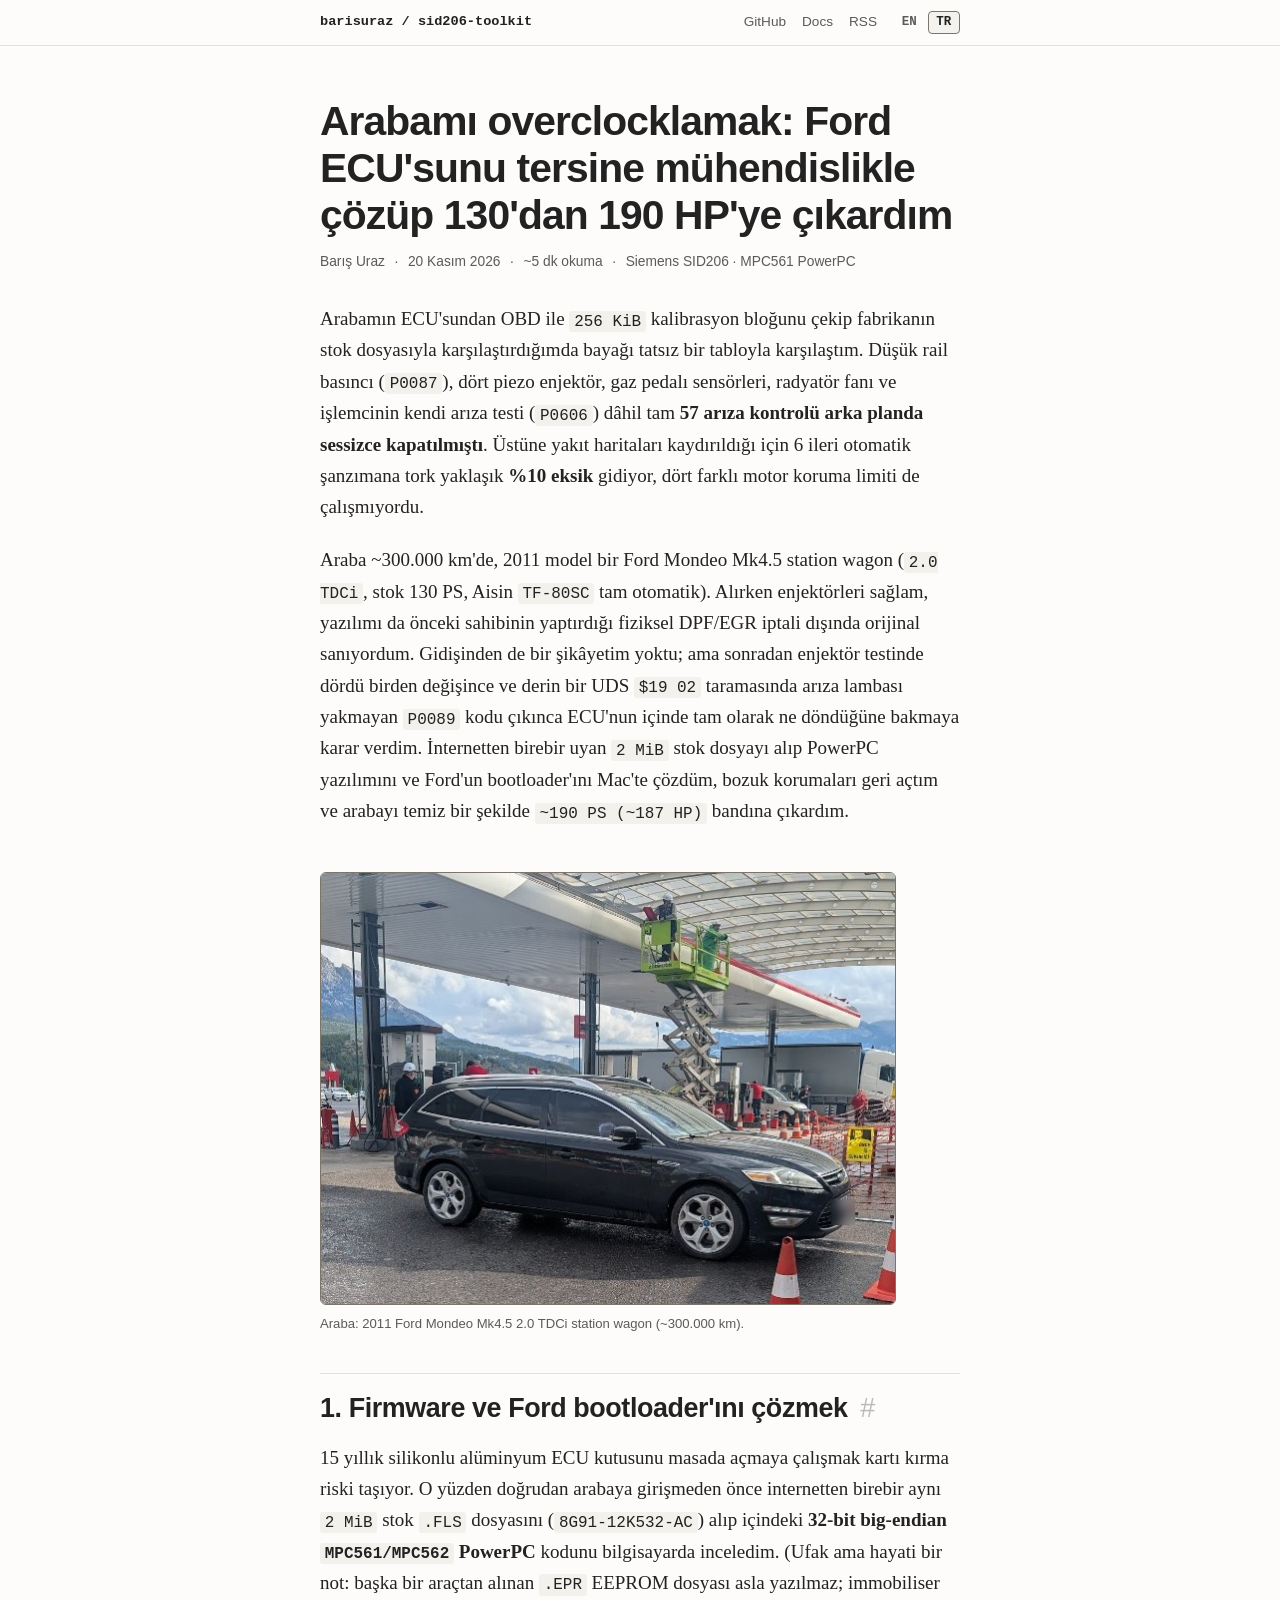
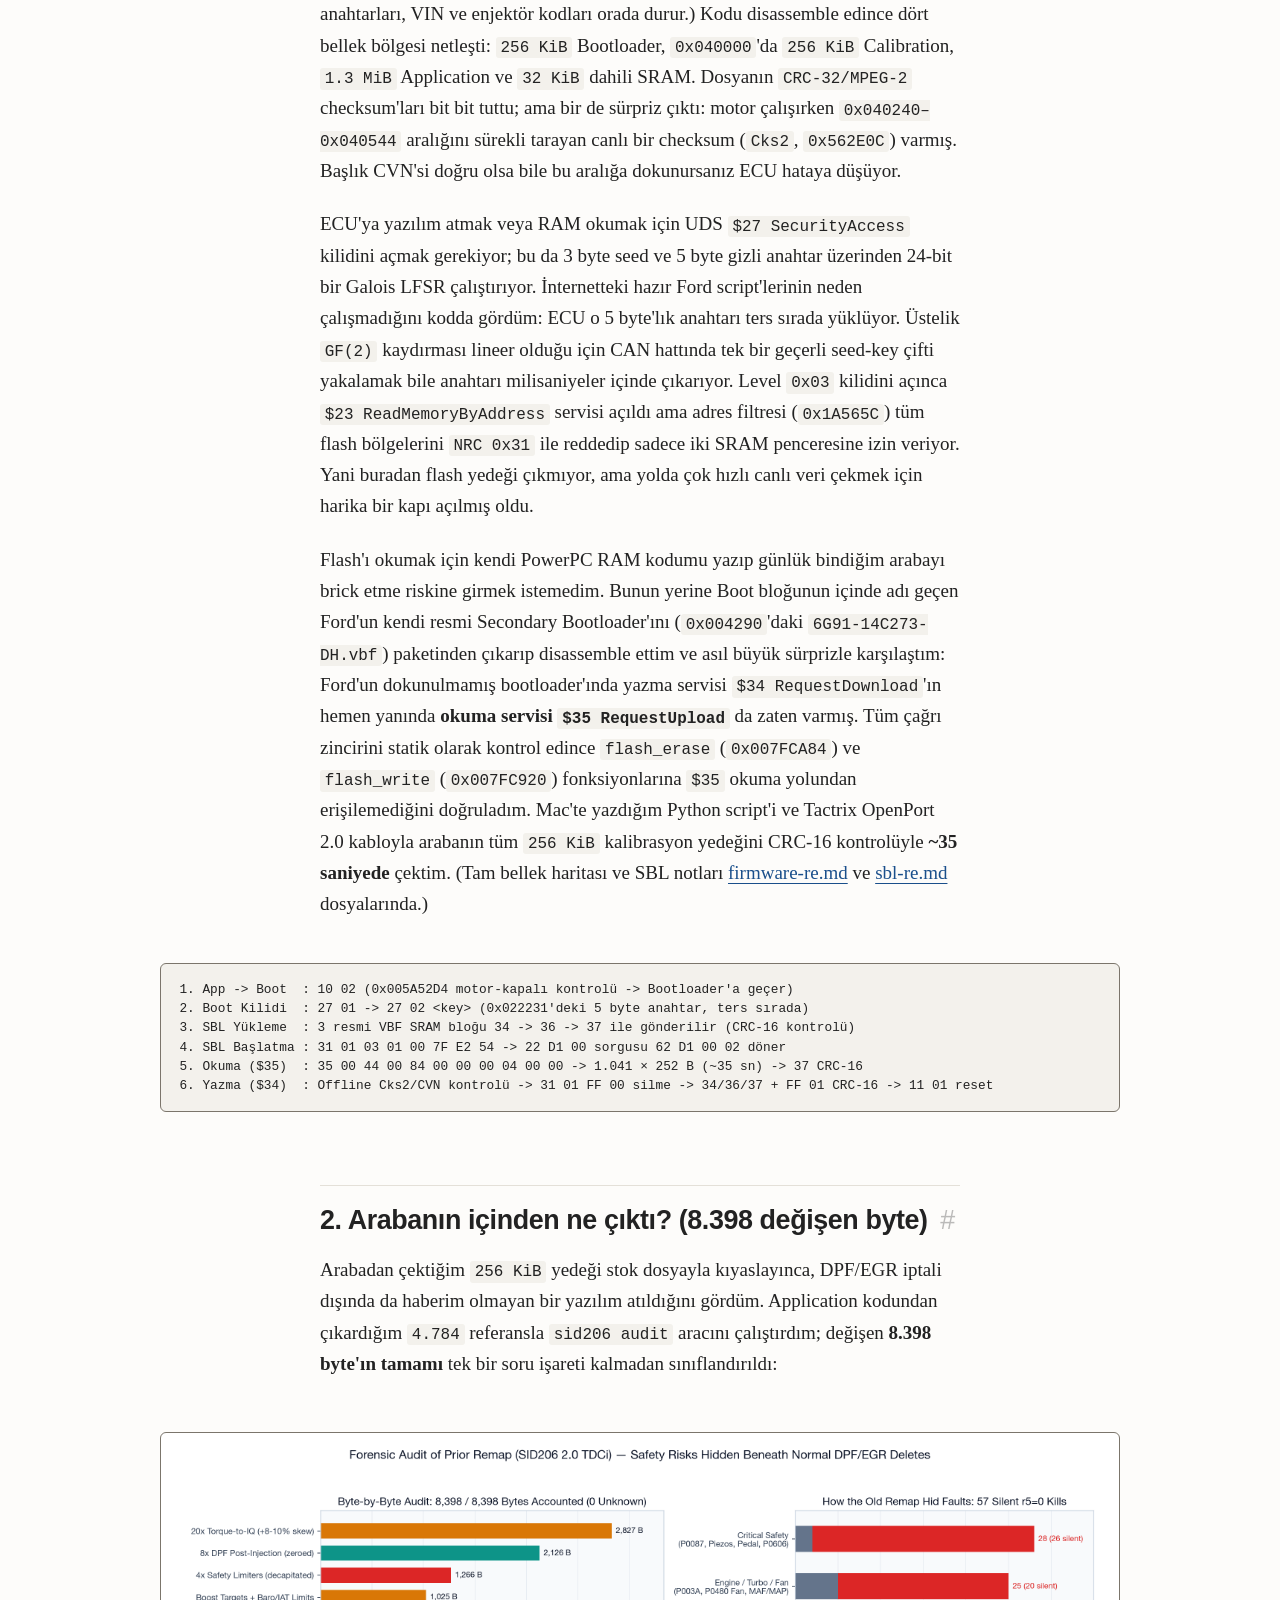
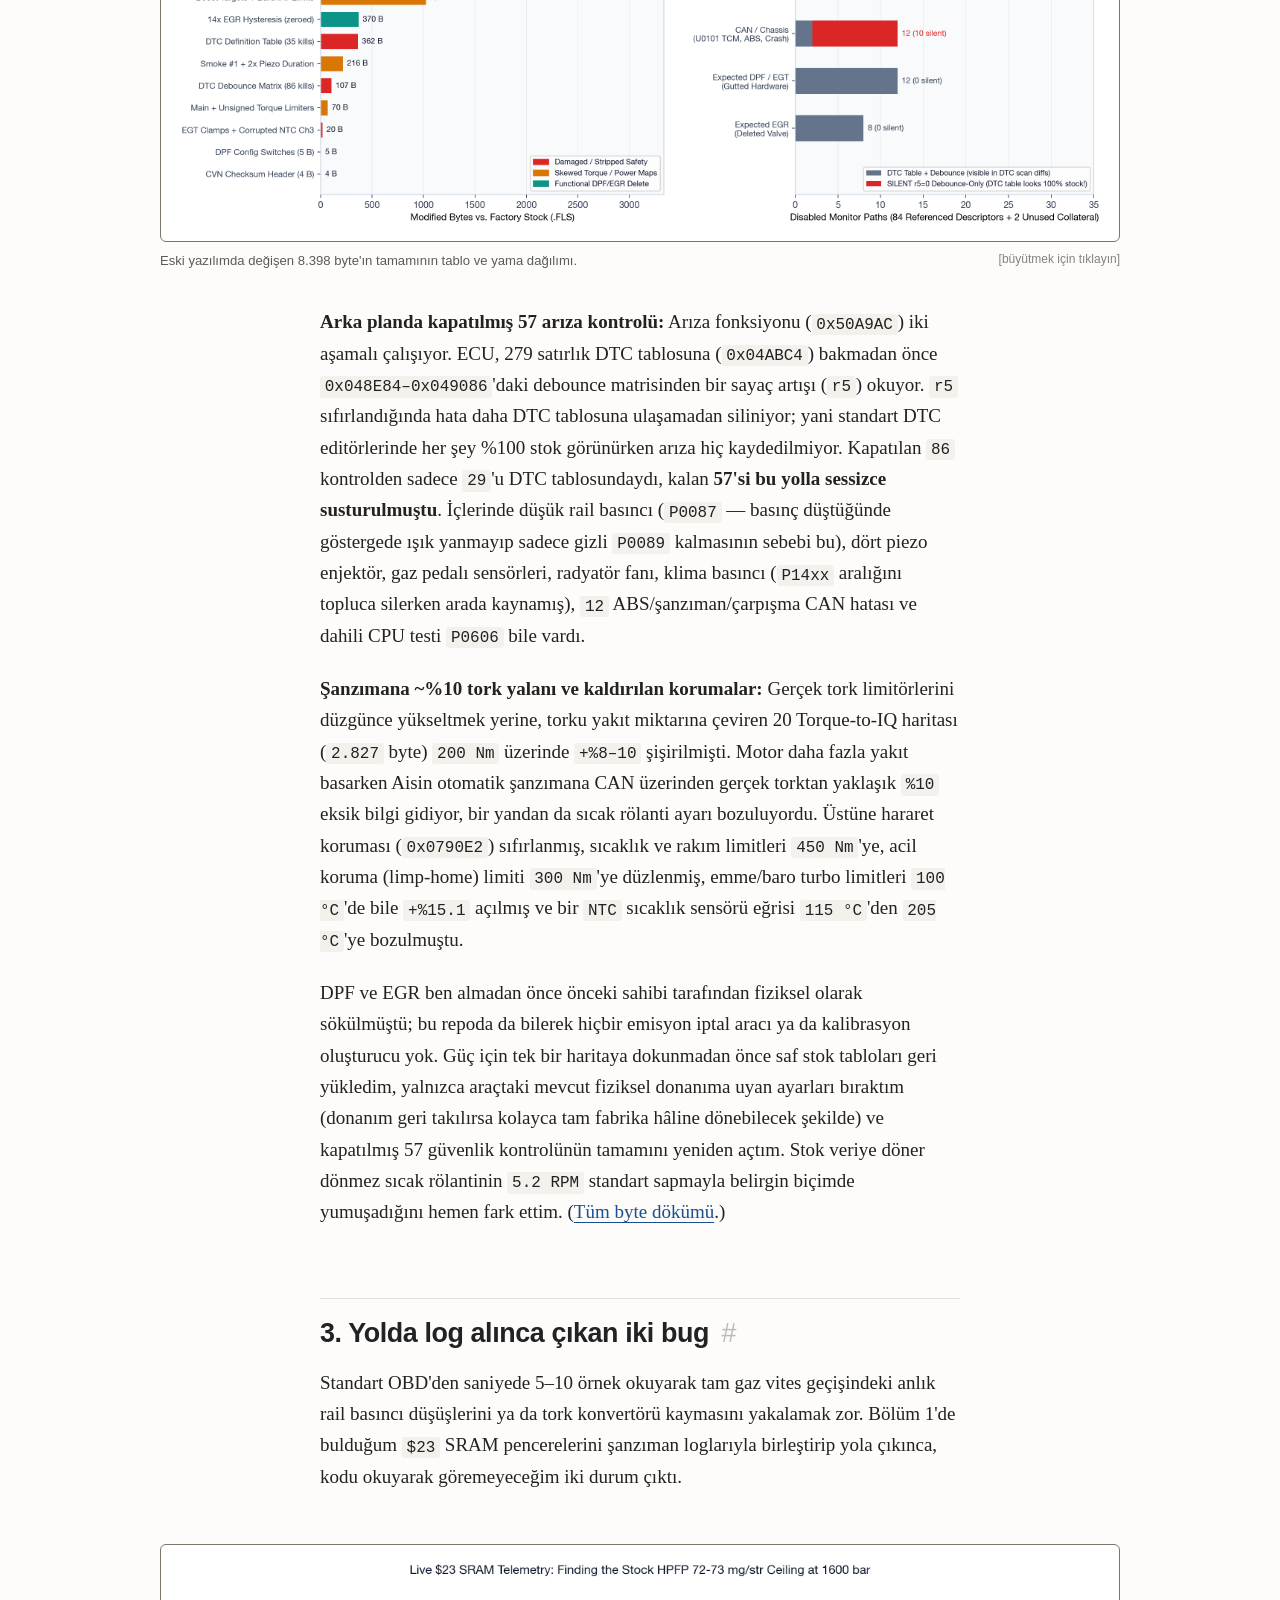
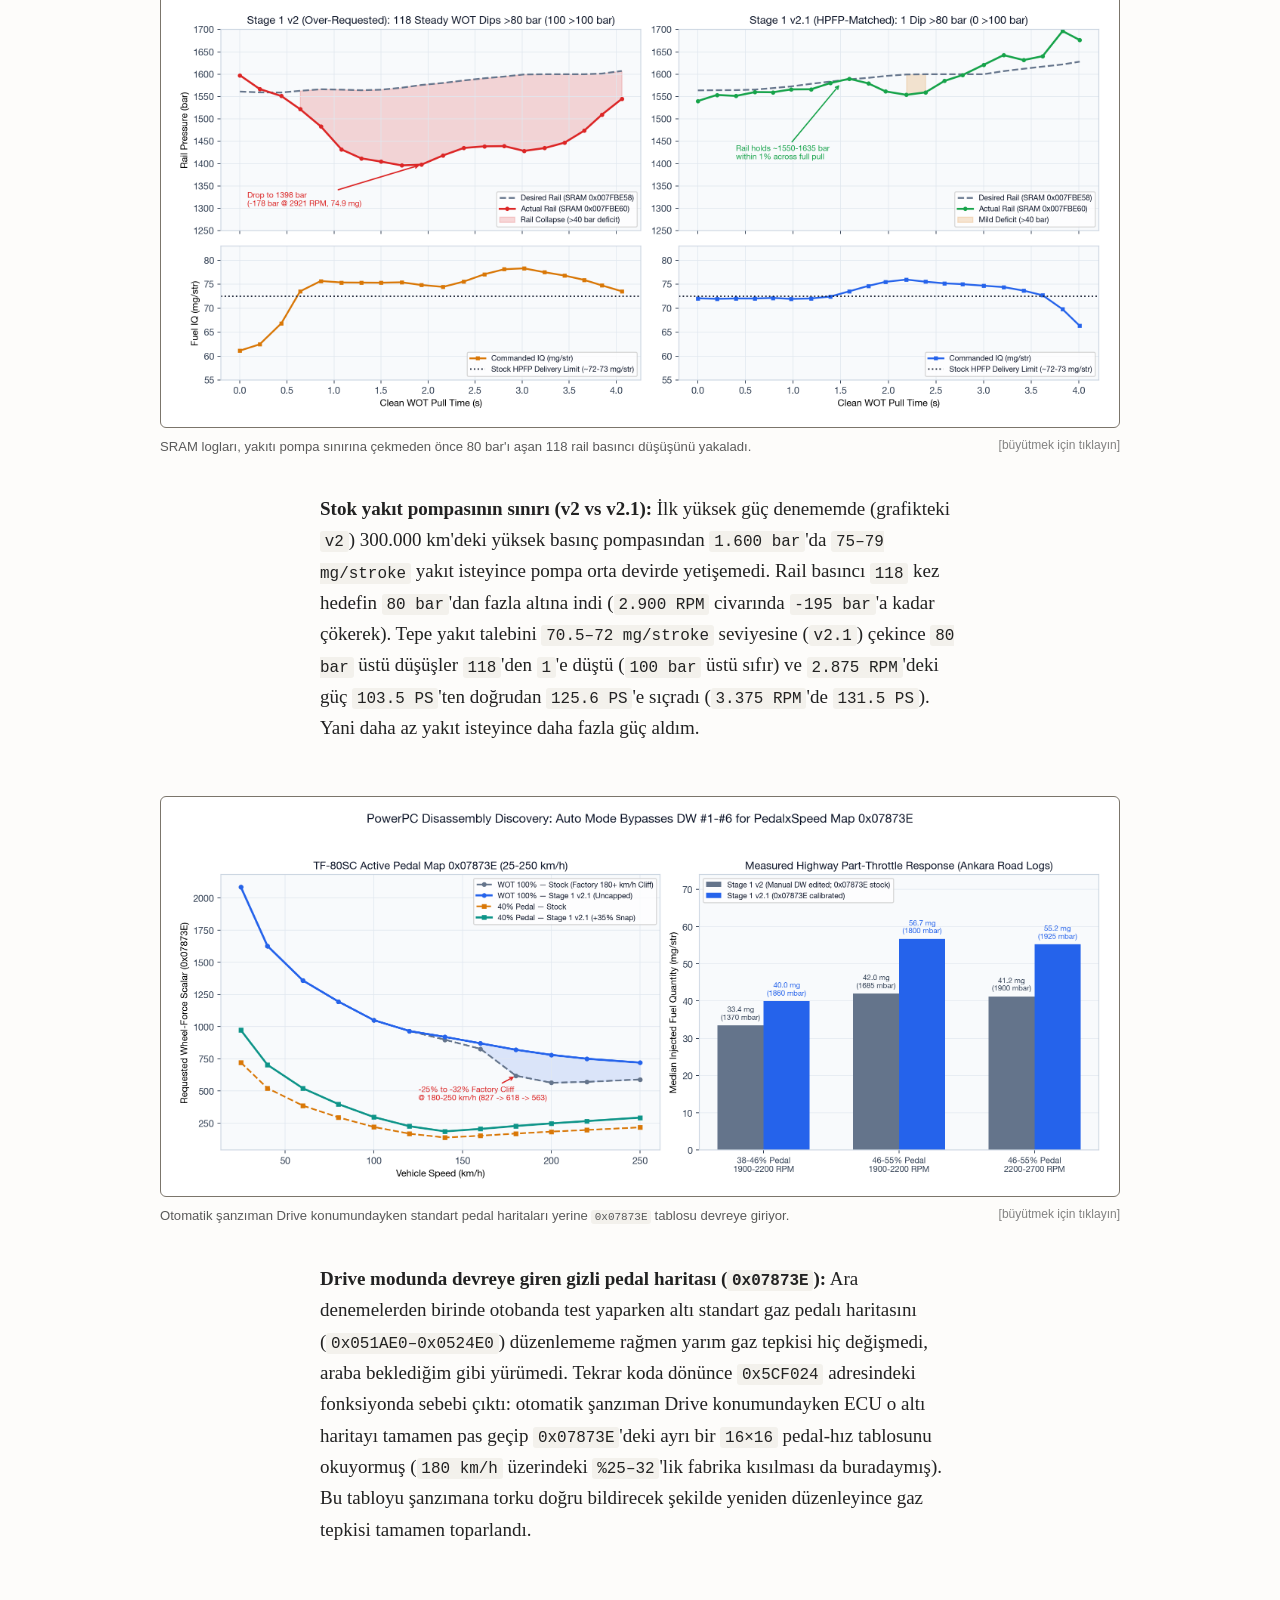
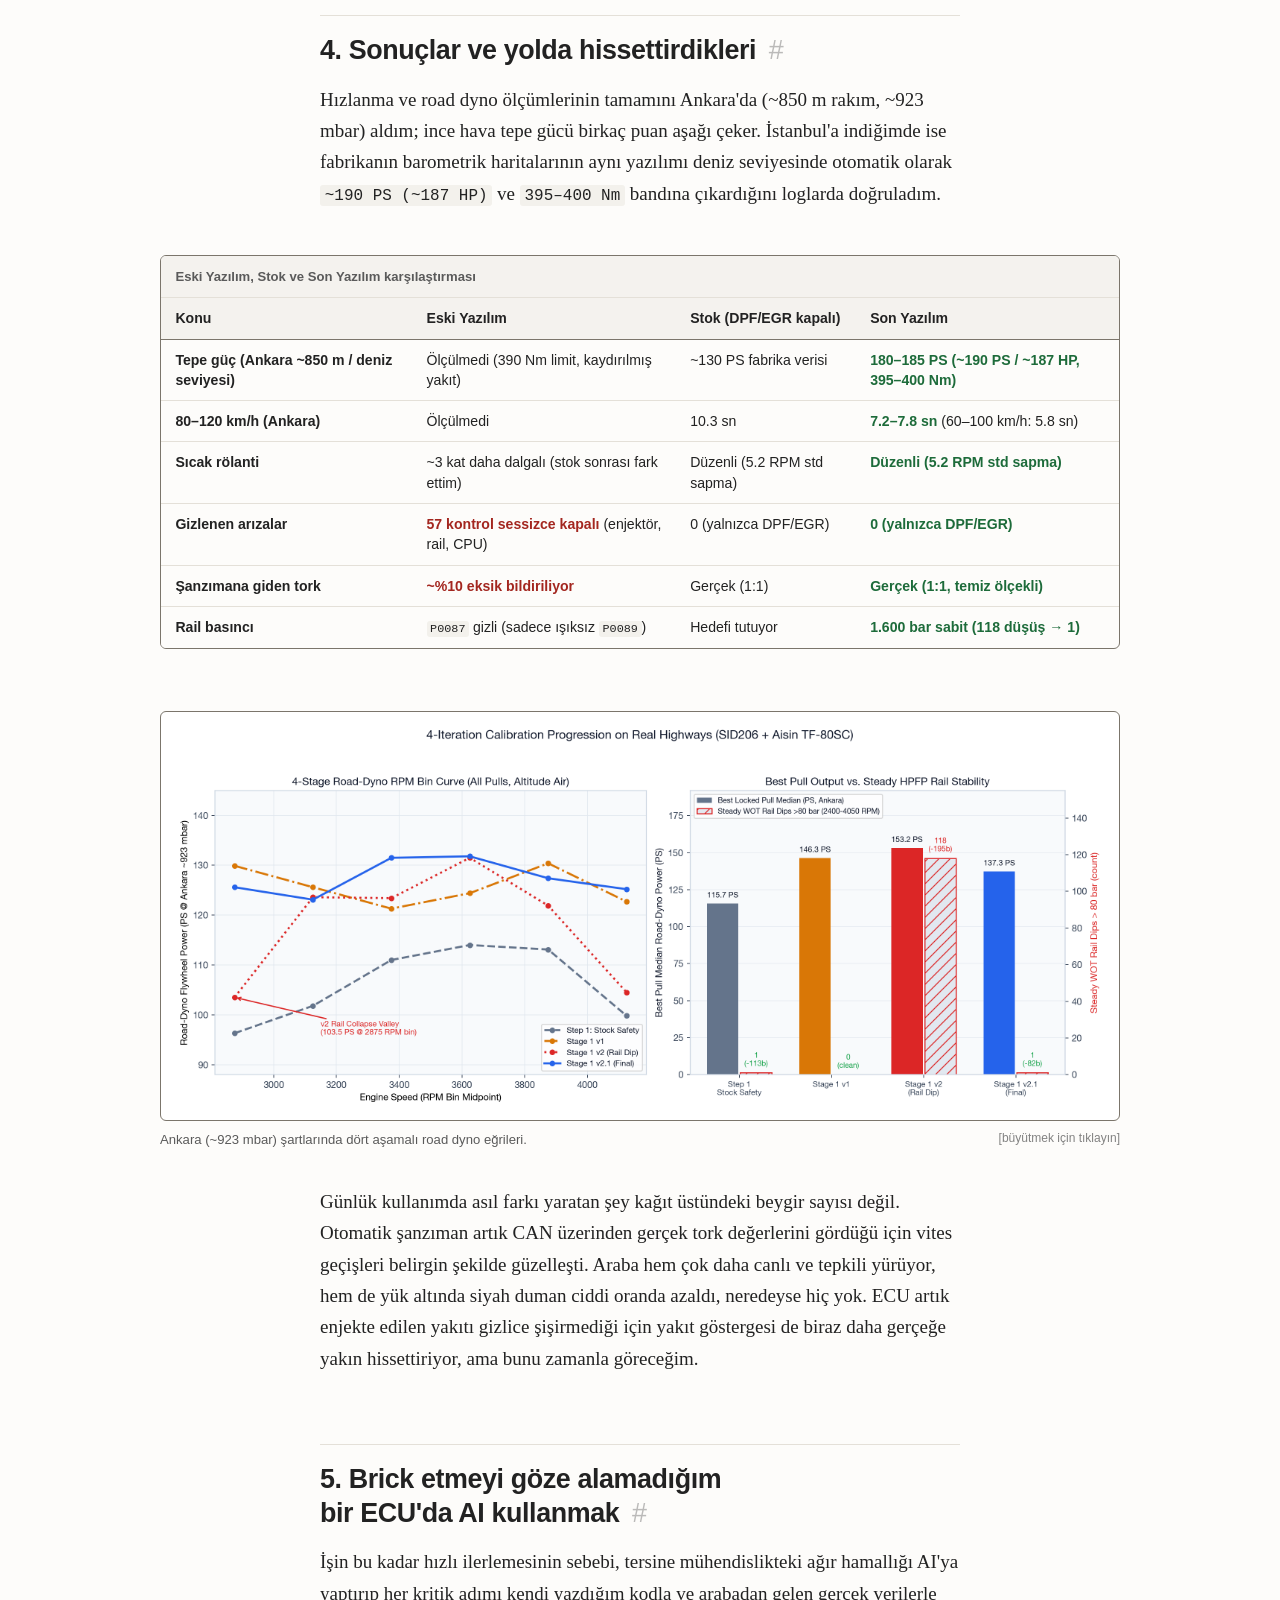
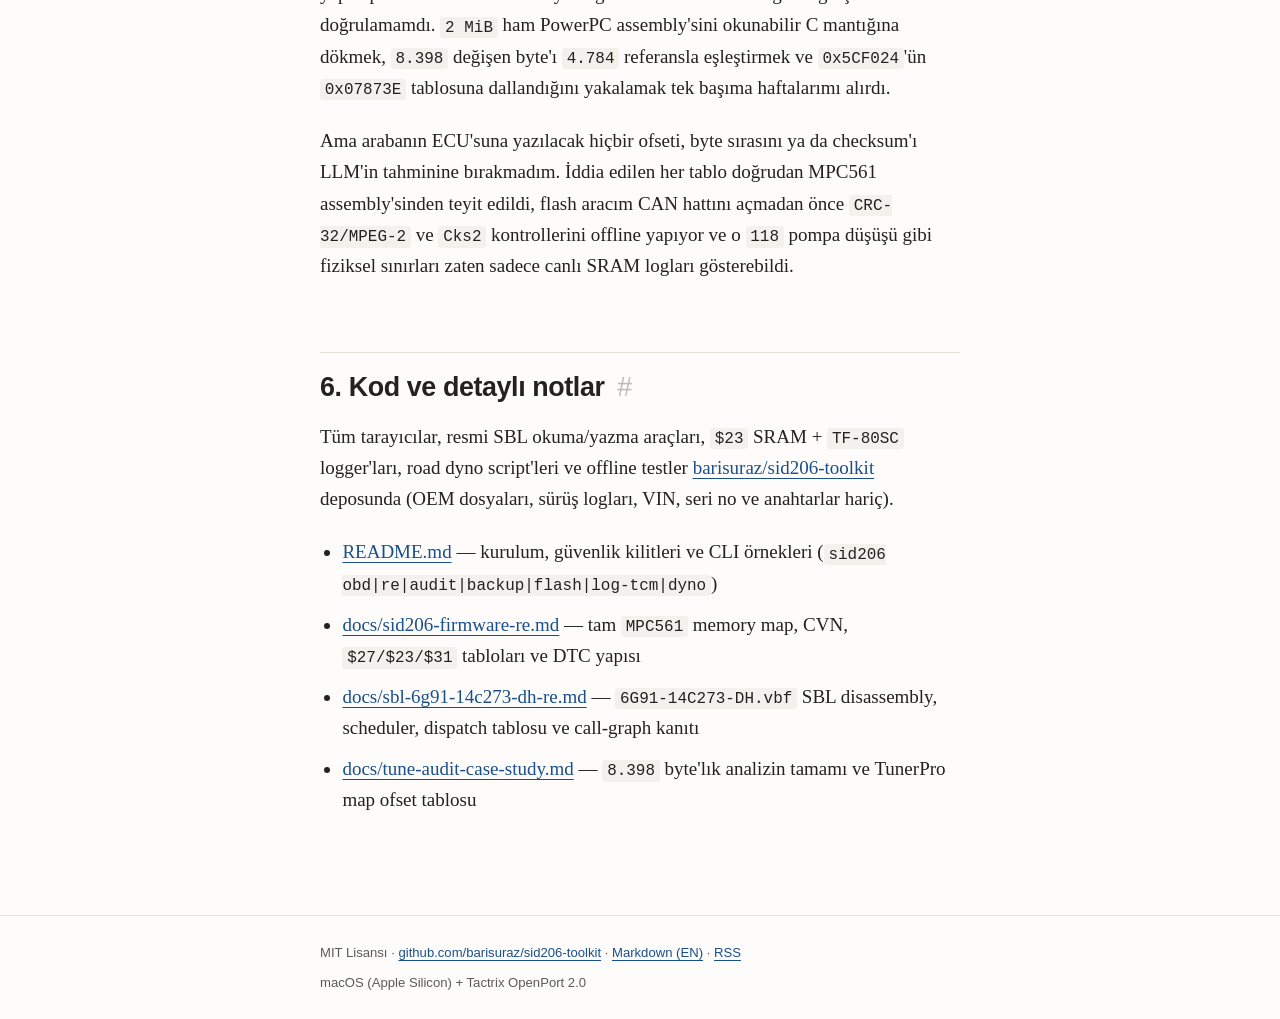
==== commit 7e924ec0: "blog: human-voice EN polish, native TR rewrite, chronological flow" ====
--- a/blog/tr/index.html
+++ b/blog/tr/index.html
@@ -4,8 +4,8 @@
   <meta charset="utf-8">
   <meta name="viewport" content="width=device-width, initial-scale=1.0">
   <meta name="color-scheme" content="light dark">
-  <title>Arabamın ECU'sunu tersine mühendislikle çözüp 130'dan 190 HP'ye kendim çıkardım</title>
-  <meta name="description" content="Birebir uyan 2 MiB stok SID206 MPC561/MPC562 PowerPC dosyasını satın alıp Ford'un resmi Secondary Bootloader'ını çözerek aracın 256 KiB calibration bloğunu OBD'den okumak, 57 gizli arıza monitörü iptalini ortaya çıkarmak ve temiz bir ~190 PS yazılım hazırlamak.">
+  <title>Arabamı overclocklamak: Ford ECU'sunu tersine mühendislikle çözüp 130'dan 190 HP'ye çıkardım</title>
+  <meta name="description" content="Stok 2 MiB SID206 PowerPC dosyasını ve Ford'un resmi Secondary Bootloader'ını Mac'te çözerek arabamın 256 KiB kalibrasyonunu OBD'den okudum, 57 gizli arıza iptalini ortaya çıkardım ve aracı temiz bir şekilde ~190 PS bandına çıkardım.">
   <meta name="author" content="Barış Uraz">
   <link rel="canonical" href="https://barisuraz.github.io/sid206-toolkit/tr/">
   <link rel="alternate" hreflang="en" href="https://barisuraz.github.io/sid206-toolkit/">
@@ -18,8 +18,8 @@
   <meta property="og:locale" content="tr_TR">
   <meta property="og:locale:alternate" content="en_US">
   <meta property="og:site_name" content="sid206-toolkit">
-  <meta property="og:title" content="Arabamın ECU'sunu tersine mühendislikle çözüp 130'dan 190 HP'ye kendim çıkardım">
-  <meta property="og:description" content="Stok 2 MiB SID206 PowerPC dosyasını ve Ford'un resmi SBL'ini çözerek aracın 256 KiB calibration bloğunu OBD'den okumak, değişen 8.398 byte'ı denetlemek ve ~190 PS kalibrasyon hazırlamak.">
+  <meta property="og:title" content="Arabamı overclocklamak: Ford ECU'sunu tersine mühendislikle çözüp 130'dan 190 HP'ye çıkardım">
+  <meta property="og:description" content="Stok 2 MiB SID206 PowerPC dosyasını ve Ford bootloader'ını çözerek arabamın 256 KiB yedeğini OBD'den çektim, değişen 8.398 byte'ı tek tek ayıkladım ve ~190 PS yazılım hazırladım.">
   <meta property="og:url" content="https://barisuraz.github.io/sid206-toolkit/tr/">
   <meta property="og:image" content="https://barisuraz.github.io/sid206-toolkit/assets/road-dyno-progression.png">
   <meta property="og:image:width" content="2520">
@@ -27,8 +27,8 @@
   <meta property="og:image:alt" content="Ankara'da ölçülen dört aşamalı road dyno güç eğrileri">
 
   <meta name="twitter:card" content="summary_large_image">
-  <meta name="twitter:title" content="Arabamın ECU'sunu tersine mühendislikle çözüp 130'dan 190 HP'ye kendim çıkardım">
-  <meta name="twitter:description" content="SID206 MPC561/MPC562 firmware'ini ve Ford'un resmi SBL'ini çözerek 256 KiB calibration bloğunu OBD'den okumak, 8.398 byte'ı stokla karşılaştırıp denetlemek ve temiz bir ~190 PS yazılım hazırlamak.">
+  <meta name="twitter:title" content="Arabamı overclocklamak: Ford ECU'sunu tersine mühendislikle çözüp 130'dan 190 HP'ye çıkardım">
+  <meta name="twitter:description" content="SID206 PowerPC firmware'i ve Ford bootloader'ını çözüp OBD'den 256 KiB yedek aldım, 57 gizli DTC iptalini geri açtım ve arabayı ~190 PS bandına çıkardım.">
   <meta name="twitter:image" content="https://barisuraz.github.io/sid206-toolkit/assets/road-dyno-progression.png">
 
   <link rel="icon" href="data:image/svg+xml,%3Csvg xmlns='http://www.w3.org/2000/svg' viewBox='0 0 64 64'%3E%3Crect width='64' height='64' rx='12' fill='%230f4c81'/%3E%3Ctext x='32' y='42' font-family='monospace' font-size='26' font-weight='700' text-anchor='middle' fill='%23ffffff'%3ESID%3C/text%3E%3C/svg%3E">
@@ -57,7 +57,7 @@
 
   <main>
     <article class="grid-band">
-      <h1>Arabamın ECU'sunu tersine mühendislikle çözüp 130'dan 190 HP'ye kendim çıkardım</h1>
+      <h1>Arabamı overclocklamak: Ford ECU'sunu tersine mühendislikle çözüp 130'dan 190 HP'ye çıkardım</h1>
       <p class="meta-line">
         <span>Barış Uraz</span>
         <span aria-hidden="true">·</span>
@@ -68,9 +68,9 @@
         <span>Siemens SID206 · MPC561 PowerPC</span>
       </p>
 
-      <p>Arabamın <code>256 KiB</code> ECU calibration bloğunu OBD üzerinden çekip stokla karşılaştırdığımda, düşük ray basıncı (<code>P0087</code>), dört piezo enjektör, pedallar, radyatör fanı ve CPU self-test'i (<code>P0606</code>) dâhil <strong>57 sessizce kapatılmış arıza monitörü</strong> ortaya çıktı — bunun yanında otomatik şanzımana torku <strong>~%10 eksik</strong> bildiren yakıt tabloları ve kaldırılmış dört motor koruma limitörü vardı.</p>
-
-      <p>Araba, enjektörlerini sağlam ve önceki sahibinin DPF/EGR iptali dışında ECU'sunu stok sanarak aldığım 2011 Ford Mondeo Mk4.5 station wagon (<code>2.0 TDCi</code>, 130 PS stok, Aisin <code>TF-80SC</code> otomatik, ~300.000 km). Gidişi normaldi; ancak sonradan test tezgâhında dört enjektör de değişti ve UDS <code>$19 02</code> taraması non-MIL bir <code>P0089</code> verdi. İnternetten birebir uyan <code>2 MiB</code> stok dosyayı satın aldım, PowerPC firmware'ini ve Ford bootloader'ını Mac'te çözdüm, korumaları geri getirdim ve temiz bir <code>~190 PS</code> yazılım hazırladım.</p>
+      <p>Arabamın ECU'sundan OBD ile <code>256 KiB</code> kalibrasyon bloğunu çekip fabrikanın stok dosyasıyla karşılaştırdığımda bayağı tatsız bir tabloyla karşılaştım. Düşük rail basıncı (<code>P0087</code>), dört piezo enjektör, gaz pedalı sensörleri, radyatör fanı ve işlemcinin kendi arıza testi (<code>P0606</code>) dâhil tam <strong>57 arıza kontrolü arka planda sessizce kapatılmıştı</strong>. Üstüne yakıt haritaları kaydırıldığı için 6 ileri otomatik şanzımana tork yaklaşık <strong>%10 eksik</strong> gidiyor, dört farklı motor koruma limiti de çalışmıyordu.</p>
+
+      <p>Araba ~300.000 km'de, 2011 model bir Ford Mondeo Mk4.5 station wagon (<code>2.0 TDCi</code>, stok 130 PS, Aisin <code>TF-80SC</code> tam otomatik). Alırken enjektörleri sağlam, yazılımı da önceki sahibinin yaptırdığı fiziksel DPF/EGR iptali dışında orijinal sanıyordum. Gidişinden de bir şikâyetim yoktu; ama sonradan enjektör testinde dördü birden değişince ve derin bir UDS <code>$19 02</code> taramasında arıza lambası yakmayan <code>P0089</code> kodu çıkınca ECU'nun içinde tam olarak ne döndüğüne bakmaya karar verdim. İnternetten birebir uyan <code>2 MiB</code> stok dosyayı alıp PowerPC yazılımını ve Ford'un bootloader'ını Mac'te çözdüm, bozuk korumaları geri açtım ve arabayı temiz bir şekilde <code>~190 PS (~187 HP)</code> bandına çıkardım.</p>
 
       <figure class="photo-figure">
         <div class="photo-frame">
@@ -85,73 +85,177 @@
         <figcaption>Araba: 2011 Ford Mondeo Mk4.5 2.0 TDCi station wagon (~300.000 km).</figcaption>
       </figure>
 
-      <nav id="contents" class="toc-box" aria-labelledby="toc-heading">
-        <p id="toc-heading" class="toc-heading">İçindekiler</p>
-        <ol>
-          <li><a href="#results">1. Sonuçlar</a></li>
-          <li><a href="#re-and-sbl">2. Firmware ve bootloader'ı çözmek</a></li>
-          <li><a href="#audit">3. Değişen 8.398 byte'ı denetlemek</a></li>
-          <li><a href="#road-logging">4. Yolda yakalanan iki hata</a></li>
-          <li><a href="#ai">5. Brick edilemeyecek kodda AI</a></li>
-          <li><a href="#repo">6. Kod ve detaylı dokümantasyon</a></li>
-        </ol>
-      </nav>
+      <section id="re-and-sbl" class="section-band">
+        <div class="section-head">
+          <h2>1. Firmware ve Ford bootloader'ını çözmek <a class="heading-anchor" href="#re-and-sbl" aria-label="Bölüm 1 bağlantısı"><span aria-hidden="true">#</span></a></h2>
+        </div>
+
+        <p>15 yıllık silikonlu alüminyum ECU kutusunu masada açmaya çalışmak kartı kırma riski taşıyor. O yüzden doğrudan arabaya girişmeden önce internetten birebir aynı <code>2 MiB</code> stok <code>.FLS</code> dosyasını (<code>8G91-12K532-AC</code>) alıp içindeki <strong>32-bit big-endian <code>MPC561/MPC562</code> PowerPC</strong> kodunu bilgisayarda inceledim. (Ufak ama hayati bir not: başka bir araçtan alınan <code>.EPR</code> EEPROM dosyası asla yazılmaz; immobiliser anahtarları, VIN ve enjektör kodları orada durur.) Kodu disassemble edince dört bellek bölgesi netleşti: <code>256 KiB</code> Bootloader, <code>0x040000</code>'da <code>256 KiB</code> Calibration, <code>1.3 MiB</code> Application ve <code>32 KiB</code> dahili SRAM. Dosyanın <code>CRC-32/MPEG-2</code> checksum'ları bit bit tuttu; ama bir de sürpriz çıktı: motor çalışırken <code>0x040240–0x040544</code> aralığını sürekli tarayan canlı bir checksum (<code>Cks2</code>, <code>0x562E0C</code>) varmış. Başlık CVN'si doğru olsa bile bu aralığa dokunursanız ECU hataya düşüyor.</p>
+
+        <p>ECU'ya yazılım atmak veya RAM okumak için UDS <code>$27 SecurityAccess</code> kilidini açmak gerekiyor; bu da 3 byte seed ve 5 byte gizli anahtar üzerinden 24-bit bir Galois LFSR çalıştırıyor. İnternetteki hazır Ford script'lerinin neden çalışmadığını kodda gördüm: ECU o 5 byte'lık anahtarı ters sırada yüklüyor. Üstelik <code>GF(2)</code> kaydırması lineer olduğu için CAN hattında tek bir geçerli seed-key çifti yakalamak bile anahtarı milisaniyeler içinde çıkarıyor. Level <code>0x03</code> kilidini açınca <code>$23 ReadMemoryByAddress</code> servisi açıldı ama adres filtresi (<code>0x1A565C</code>) tüm flash bölgelerini <code>NRC 0x31</code> ile reddedip sadece iki SRAM penceresine izin veriyor. Yani buradan flash yedeği çıkmıyor, ama yolda çok hızlı canlı veri çekmek için harika bir kapı açılmış oldu.</p>
+
+        <p>Flash'ı okumak için kendi PowerPC RAM kodumu yazıp günlük bindiğim arabayı brick etme riskine girmek istemedim. Bunun yerine Boot bloğunun içinde adı geçen Ford'un kendi resmi Secondary Bootloader'ını (<code>0x004290</code>'daki <code>6G91-14C273-DH.vbf</code>) paketinden çıkarıp disassemble ettim ve asıl büyük sürprizle karşılaştım: Ford'un dokunulmamış bootloader'ında yazma servisi <code>$34 RequestDownload</code>'ın hemen yanında <strong>okuma servisi <code>$35 RequestUpload</code></strong> da zaten varmış. Tüm çağrı zincirini statik olarak kontrol edince <code>flash_erase</code> (<code>0x007FCA84</code>) ve <code>flash_write</code> (<code>0x007FC920</code>) fonksiyonlarına <code>$35</code> okuma yolundan erişilemediğini doğruladım. Mac'te yazdığım Python script'i ve Tactrix OpenPort 2.0 kabloyla arabanın tüm <code>256 KiB</code> kalibrasyon yedeğini CRC-16 kontrolüyle <strong>~35 saniyede</strong> çektim. (Tam bellek haritası ve SBL notları <a href="https://github.com/barisuraz/sid206-toolkit/blob/main/docs/sid206-firmware-re.md">firmware-re.md</a> ve <a href="https://github.com/barisuraz/sid206-toolkit/blob/main/docs/sbl-6g91-14c273-dh-re.md">sbl-re.md</a> dosyalarında.)</p>
+
+        <pre role="region" aria-label="Boot'tan SBL'ye geçiş ve OBD okuma/yazma akışı" tabindex="0"><code>1. App -&gt; Boot  : 10 02 (0x005A52D4 motor-kapalı kontrolü -&gt; Bootloader'a geçer)
+2. Boot Kilidi  : 27 01 -&gt; 27 02 &lt;key&gt; (0x022231'deki 5 byte anahtar, ters sırada)
+3. SBL Yükleme  : 3 resmi VBF SRAM bloğu 34 -&gt; 36 -&gt; 37 ile gönderilir (CRC-16 kontrolü)
+4. SBL Başlatma : 31 01 03 01 00 7F E2 54 -&gt; 22 D1 00 sorgusu 62 D1 00 02 döner
+5. Okuma ($35)  : 35 00 44 00 84 00 00 00 04 00 00 -&gt; 1.041 × 252 B (~35 sn) -&gt; 37 CRC-16
+6. Yazma ($34)  : Offline Cks2/CVN kontrolü -&gt; 31 01 FF 00 silme -&gt; 34/36/37 + FF 01 CRC-16 -&gt; 11 01 reset</code></pre>
+      </section>
+
+      <section id="audit" class="section-band">
+        <div class="section-head">
+          <h2>2. Arabanın içinden ne çıktı? (8.398 değişen byte) <a class="heading-anchor" href="#audit" aria-label="Bölüm 2 bağlantısı"><span aria-hidden="true">#</span></a></h2>
+        </div>
+
+        <p>Arabadan çektiğim <code>256 KiB</code> yedeği stok dosyayla kıyaslayınca, DPF/EGR iptali dışında da haberim olmayan bir yazılım atıldığını gördüm. Application kodundan çıkardığım <code>4.784</code> referansla <code>sid206 audit</code> aracını çalıştırdım; değişen <strong>8.398 byte'ın tamamı</strong> tek bir soru işareti kalmadan sınıflandırıldı:</p>
+
+        <figure class="wide">
+          <div class="chart-frame">
+            <button
+              type="button"
+              class="chart-trigger"
+              data-full-src="../assets/audit-breakdown.png"
+              data-caption="Değişen 8.398 byte'ın %100 sınıflandırma dökümü (0 bilinmeyen)"
+              aria-label="Grafiği büyüt: Değişen 8.398 byte'ın dökümü"
+            >
+              <img
+                src="../assets/audit-breakdown.png"
+                alt="Eski yazılımdaki 8.398 değişmiş byte'ın dağılımı; 86 devre dışı arıza yolu ve 57 sessiz DTC iptali"
+                width="2520"
+                height="1044"
+                loading="lazy"
+              >
+            </button>
+          </div>
+          <figcaption>
+            <span>Eski yazılımda değişen 8.398 byte'ın tamamının tablo ve yama dağılımı.</span>
+            <span class="zoom-hint">[büyütmek için tıklayın]</span>
+          </figcaption>
+        </figure>
+
+        <p><strong>Arka planda kapatılmış 57 arıza kontrolü:</strong> Arıza fonksiyonu (<code>0x50A9AC</code>) iki aşamalı çalışıyor. ECU, 279 satırlık DTC tablosuna (<code>0x04ABC4</code>) bakmadan önce <code>0x048E84–0x049086</code>'daki debounce matrisinden bir sayaç artışı (<code>r5</code>) okuyor. <code>r5</code> sıfırlandığında hata daha DTC tablosuna ulaşamadan siliniyor; yani standart DTC editörlerinde her şey %100 stok görünürken arıza hiç kaydedilmiyor. Kapatılan <code>86</code> kontrolden sadece <code>29</code>'u DTC tablosundaydı, kalan <strong>57'si bu yolla sessizce susturulmuştu</strong>. İçlerinde düşük rail basıncı (<code>P0087</code> — basınç düştüğünde göstergede ışık yanmayıp sadece gizli <code>P0089</code> kalmasının sebebi bu), dört piezo enjektör, gaz pedalı sensörleri, radyatör fanı, klima basıncı (<code>P14xx</code> aralığını topluca silerken arada kaynamış), <code>12</code> ABS/şanzıman/çarpışma CAN hatası ve dahili CPU testi <code>P0606</code> bile vardı.</p>
+
+        <p><strong>Şanzımana ~%10 tork yalanı ve kaldırılan korumalar:</strong> Gerçek tork limitörlerini düzgünce yükseltmek yerine, torku yakıt miktarına çeviren 20 Torque-to-IQ haritası (<code>2.827</code> byte) <code>200 Nm</code> üzerinde <code>+%8–10</code> şişirilmişti. Motor daha fazla yakıt basarken Aisin otomatik şanzımana CAN üzerinden gerçek torktan yaklaşık <code>%10</code> eksik bilgi gidiyor, bir yandan da sıcak rölanti ayarı bozuluyordu. Üstüne hararet koruması (<code>0x0790E2</code>) sıfırlanmış, sıcaklık ve rakım limitleri <code>450 Nm</code>'ye, acil koruma (limp-home) limiti <code>300 Nm</code>'ye düzlenmiş, emme/baro turbo limitleri <code>100 °C</code>'de bile <code>+%15.1</code> açılmış ve bir <code>NTC</code> sıcaklık sensörü eğrisi <code>115 °C</code>'den <code>205 °C</code>'ye bozulmuştu.</p>
+
+        <p>DPF ve EGR ben almadan önce önceki sahibi tarafından fiziksel olarak sökülmüştü; bu repoda da bilerek hiçbir emisyon iptal aracı ya da kalibrasyon oluşturucu yok. Güç için tek bir haritaya dokunmadan önce saf stok tabloları geri yükledim, yalnızca araçtaki mevcut fiziksel donanıma uyan ayarları bıraktım (donanım geri takılırsa kolayca tam fabrika hâline dönebilecek şekilde) ve kapatılmış 57 güvenlik kontrolünün tamamını yeniden açtım. Stok veriye döner dönmez sıcak rölantinin <code>5.2 RPM</code> standart sapmayla belirgin biçimde yumuşadığını hemen fark ettim. (<a href="https://github.com/barisuraz/sid206-toolkit/blob/main/docs/tune-audit-case-study.md">Tüm byte dökümü</a>.)</p>
+      </section>
+
+      <section id="road-logging" class="section-band">
+        <div class="section-head">
+          <h2>3. Yolda log alınca çıkan iki bug <a class="heading-anchor" href="#road-logging" aria-label="Bölüm 3 bağlantısı"><span aria-hidden="true">#</span></a></h2>
+        </div>
+
+        <p>Standart OBD'den saniyede 5–10 örnek okuyarak tam gaz vites geçişindeki anlık rail basıncı düşüşlerini ya da tork konvertörü kaymasını yakalamak zor. Bölüm 1'de bulduğum <code>$23</code> SRAM pencerelerini şanzıman loglarıyla birleştirip yola çıkınca, kodu okuyarak göremeyeceğim iki durum çıktı.</p>
+
+        <figure class="wide">
+          <div class="chart-frame">
+            <button
+              type="button"
+              class="chart-trigger"
+              data-full-src="../assets/rail-ceiling-v2-vs-v21.png"
+              data-caption="Yakıt rail basıncı takibi: v2'de 118 (>80 bar) düşüş vs v2.1'de yalnızca 1 düşüş"
+              aria-label="Grafiği büyüt: v2 ve v2.1 yakıt rail basıncı düşüşü karşılaştırması"
+            >
+              <img
+                src="../assets/rail-ceiling-v2-vs-v21.png"
+                alt="v2 yazılımında -195 bar'a kadar inen 118 rail basıncı düşüşünü ve v2.1'de 1.600 bar'ın tutulmasını gösteren grafik"
+                width="2484"
+                height="1224"
+                loading="lazy"
+              >
+            </button>
+          </div>
+          <figcaption>
+            <span>SRAM logları, yakıtı pompa sınırına çekmeden önce 80 bar'ı aşan 118 rail basıncı düşüşünü yakaladı.</span>
+            <span class="zoom-hint">[büyütmek için tıklayın]</span>
+          </figcaption>
+        </figure>
+
+        <p><strong>Stok yakıt pompasının sınırı (v2 vs v2.1):</strong> İlk yüksek güç denememde (grafikteki <code>v2</code>) 300.000 km'deki yüksek basınç pompasından <code>1.600 bar</code>'da <code>75–79 mg/stroke</code> yakıt isteyince pompa orta devirde yetişemedi. Rail basıncı <code>118</code> kez hedefin <code>80 bar</code>'dan fazla altına indi (<code>2.900 RPM</code> civarında <code>-195 bar</code>'a kadar çökerek). Tepe yakıt talebini <code>70.5–72 mg/stroke</code> seviyesine (<code>v2.1</code>) çekince <code>80 bar</code> üstü düşüşler <code>118</code>'den <code>1</code>'e düştü (<code>100 bar</code> üstü sıfır) ve <code>2.875 RPM</code>'deki güç <code>103.5 PS</code>'ten doğrudan <code>125.6 PS</code>'e sıçradı (<code>3.375 RPM</code>'de <code>131.5 PS</code>). Yani daha az yakıt isteyince daha fazla güç aldım.</p>
+
+        <figure class="wide">
+          <div class="chart-frame">
+            <button
+              type="button"
+              class="chart-trigger"
+              data-full-src="../assets/auto-pedal-0x07873e.png"
+              data-caption="Otomatik şanzıman pedal haritası 0x07873E ve otoban ölçümleri"
+              aria-label="Grafiği büyüt: 0x07873E otomatik pedal haritası ve otoban yakıt kazancı"
+            >
+              <img
+                src="../assets/auto-pedal-0x07873e.png"
+                alt="0x07873E otomatik pedal haritasındaki yüksek hız kesintisinin düzeltilmesi ve otobanda yarı gaz yakıt artışı"
+                width="2484"
+                height="1007"
+                loading="lazy"
+              >
+            </button>
+          </div>
+          <figcaption>
+            <span>Otomatik şanzıman Drive konumundayken standart pedal haritaları yerine <code>0x07873E</code> tablosu devreye giriyor.</span>
+            <span class="zoom-hint">[büyütmek için tıklayın]</span>
+          </figcaption>
+        </figure>
+
+        <p><strong>Drive modunda devreye giren gizli pedal haritası (<code>0x07873E</code>):</strong> Ara denemelerden birinde otobanda test yaparken altı standart gaz pedalı haritasını (<code>0x051AE0–0x0524E0</code>) düzenlememe rağmen yarım gaz tepkisi hiç değişmedi, araba beklediğim gibi yürümedi. Tekrar koda dönünce <code>0x5CF024</code> adresindeki fonksiyonda sebebi çıktı: otomatik şanzıman Drive konumundayken ECU o altı haritayı tamamen pas geçip <code>0x07873E</code>'deki ayrı bir <code>16×16</code> pedal-hız tablosunu okuyormuş (<code>180 km/h</code> üzerindeki <code>%25–32</code>'lik fabrika kısılması da buradaymış). Bu tabloyu şanzımana torku doğru bildirecek şekilde yeniden düzenleyince gaz tepkisi tamamen toparlandı.</p>
+      </section>
 
       <section id="results" class="section-band">
         <div class="section-head">
-          <h2>1. Sonuçlar <a class="heading-anchor" href="#results" aria-label="Bölüm 1 bağlantısı"><span aria-hidden="true">#</span></a></h2>
-          <a class="back-top" href="#contents">↑ içindekiler</a>
-        </div>
-
-        <p>Aşağıdaki ölçümlerin tamamı Ankara'da (~850 m, ~923 mbar) alındı; ince hava tepe gücü biraz düşürür. Deniz seviyesinde fabrika barometrik haritaları aynı kalibrasyonu otomatik olarak <code>~190 PS</code> / <code>395–400 Nm</code> düzeyine çıkarıyor.</p>
+          <h2>4. Sonuçlar ve yolda hissettirdikleri <a class="heading-anchor" href="#results" aria-label="Bölüm 4 bağlantısı"><span aria-hidden="true">#</span></a></h2>
+        </div>
+
+        <p>Hızlanma ve road dyno ölçümlerinin tamamını Ankara'da (~850 m rakım, ~923 mbar) aldım; ince hava tepe gücü birkaç puan aşağı çeker. İstanbul'a indiğimde ise fabrikanın barometrik haritalarının aynı yazılımı deniz seviyesinde otomatik olarak <code>~190 PS (~187 HP)</code> ve <code>395–400 Nm</code> bandına çıkardığını loglarda doğruladım.</p>
 
         <div tabindex="0" role="region" aria-labelledby="results-table-caption" class="table-wrapper wide">
           <table>
-            <caption id="results-table-caption">Eski Yazılım, Geri Yüklenen Stok ve Son Yazılım karşılaştırması</caption>
+            <caption id="results-table-caption">Eski Yazılım, Stok ve Son Yazılım karşılaştırması</caption>
             <thead>
               <tr>
-                <th scope="col">Ölçüt</th>
+                <th scope="col">Konu</th>
                 <th scope="col">Eski Yazılım</th>
-                <th scope="col">Geri Yüklenen Stok (DPF/EGR kapalı)</th>
+                <th scope="col">Stok (DPF/EGR kapalı)</th>
                 <th scope="col">Son Yazılım</th>
               </tr>
             </thead>
             <tbody>
               <tr>
                 <th scope="row">Tepe güç (Ankara ~850 m / deniz seviyesi)</th>
-                <td>Ölçülmedi (düz 390 Nm limit, kaydırılmış IQ)</td>
-                <td>~130 PS fabrika baz değeri</td>
-                <td><span class="badge-good">180–185 PS (~190 PS / ~395–400 Nm)</span></td>
+                <td>Ölçülmedi (390 Nm limit, kaydırılmış yakıt)</td>
+                <td>~130 PS fabrika verisi</td>
+                <td><span class="badge-good">180–185 PS (~190 PS / ~187 HP, 395–400 Nm)</span></td>
               </tr>
               <tr>
                 <th scope="row">80–120 km/h (Ankara)</th>
                 <td>Ölçülmedi</td>
                 <td>10.3 sn</td>
-                <td><span class="badge-good">7.2–7.8 sn</span> (60–100 km/h 5.8 sn)</td>
-              </tr>
-              <tr>
-                <th scope="row">Sıcak rölanti kararlılığı</th>
-                <td>~3 kat daha fazla dalgalanma (stok sonrası fark edildi)</td>
+                <td><span class="badge-good">7.2–7.8 sn</span> (60–100 km/h: 5.8 sn)</td>
+              </tr>
+              <tr>
+                <th scope="row">Sıcak rölanti</th>
+                <td>~3 kat daha dalgalı (stok sonrası fark ettim)</td>
                 <td>Düzenli (5.2 RPM std sapma)</td>
                 <td><span class="badge-good">Düzenli (5.2 RPM std sapma)</span></td>
               </tr>
               <tr>
-                <th scope="row">Gizli arıza kodları</th>
-                <td><span class="badge-warn">57 sessizce kapatılmış</span> (enjektör, yakıt, CPU)</td>
+                <th scope="row">Gizlenen arızalar</th>
+                <td><span class="badge-warn">57 kontrol sessizce kapalı</span> (enjektör, rail, CPU)</td>
                 <td>0 (yalnızca DPF/EGR)</td>
                 <td><span class="badge-good">0 (yalnızca DPF/EGR)</span></td>
               </tr>
               <tr>
-                <th scope="row">Şanzımana bildirilen tork</th>
+                <th scope="row">Şanzımana giden tork</th>
                 <td><span class="badge-warn">~%10 eksik bildiriliyor</span></td>
-                <td>Dürüst 1:1</td>
-                <td><span class="badge-good">Dürüst 1:1 (temiz rescale)</span></td>
-              </tr>
-              <tr>
-                <th scope="row">Yüksek basınç yakıt rayı</th>
-                <td>Gizli <code>P0087</code> (yalnızca non-MIL <code>P0089</code>)</td>
-                <td>Hedefi temiz tutuyor</td>
-                <td><span class="badge-good">1.600 bar tutuyor (118 düşüş 1'e indi)</span></td>
+                <td>Gerçek (1:1)</td>
+                <td><span class="badge-good">Gerçek (1:1, temiz ölçekli)</span></td>
+              </tr>
+              <tr>
+                <th scope="row">Rail basıncı</th>
+                <td><code>P0087</code> gizli (sadece ışıksız <code>P0089</code>)</td>
+                <td>Hedefi tutuyor</td>
+                <td><span class="badge-good">1.600 bar sabit (118 düşüş → 1)</span></td>
               </tr>
             </tbody>
           </table>
@@ -176,152 +280,30 @@
             </button>
           </div>
           <figcaption>
-            <span>Ankara (~923 mbar) road dyno gelişimi.</span>
+            <span>Ankara (~923 mbar) şartlarında dört aşamalı road dyno eğrileri.</span>
             <span class="zoom-hint">[büyütmek için tıklayın]</span>
           </figcaption>
         </figure>
 
-        <p>Bozuk mekanikleri düzeltmek basınç açmaktan çok daha önemliydi. Stok enjektör zamanlaması ve Torque-to-IQ matematiği dönünce sıcak rölanti ~3 kat pürüzsüzleşti (stok sonrası fark edildi); yakıtı pompa tavanının hemen altına çekmek ise gücü doğrudan artırdı.</p>
-      </section>
-
-      <section id="re-and-sbl" class="section-band">
-        <div class="section-head">
-          <h2>2. Firmware ve bootloader'ı çözmek <a class="heading-anchor" href="#re-and-sbl" aria-label="Bölüm 2 bağlantısı"><span aria-hidden="true">#</span></a></h2>
-          <a class="back-top" href="#contents">↑ içindekiler</a>
-        </div>
-
-        <p>15 yıllık kapalı alüminyum ECU'yu açmak kartı çatlatma riski taşıdığından, <strong>32-bit big-endian <code>MPC561/MPC562</code> PowerPC</strong> kodunu offline incelemek için birebir uyan <code>2 MiB</code> stok <code>.FLS</code> (<code>8G91-12K532-AC</code>) aldım (donör <code>.EPR</code> EEPROM asla yazılmamalı — PATS anahtarları ve VIN orada durur). Disassembly dört bellek bölgesini haritaladı, <code>CRC-32/MPEG-2</code> CVN'lerini bit bit doğruladı ve sürüşte <code>0x040240–0x040544</code> aralığını tarayan canlı checksum'ı (<code>Cks2</code>, <code>0x562E0C</code>) ortaya çıkardı.</p>
-
-        <p>UDS <code>$27 SecurityAccess</code>, <code>[seed(3), secret(5)]</code> üzerinde 24-bit Galois LFSR kullanıyor. Açık script'lerin başarısız olma sebebi ECU'nun 5 byte'lık secret'ı reversed byte sırasıyla yüklemesi — ve <code>GF(2)</code> lineer olduğundan tek bir CAN challenge-response çifti secret'ı milisaniyeler içinde çözüyor. Level <code>0x03</code> ile açılan <code>$23 ReadMemoryByAddress</code> ise whitelist (<code>0x1A565C</code>) yüzünden flash'ı engelliyor ve yalnızca iki SRAM penceresine izin veriyor: yedek için işlevsiz, yol logu için harika.</p>
-
-        <p>Flash okumak için özel PowerPC shellcode riskine girmek yerine, Boot içinde adı geçen Ford'un resmi Secondary Bootloader'ını (<code>0x004290</code>'da <code>6G91-14C273-DH.vbf</code>) açtım ve aradığımı buldum: <code>$34</code> yanında <strong>native UDS <code>$35 RequestUpload</code></strong> da barındırıyor. Static call-graph analizi <code>$35</code> okumalarında <code>flash_erase</code> (<code>0x007FCA84</code>) ve <code>flash_write</code> (<code>0x007FC920</code>) yollarına ulaşılamadığını kanıtladı; böylece Tactrix OpenPort 2.0 üzerinden Mac'teki Python script'i tüm <code>256 KiB</code> bloğu CRC-16 kontrolüyle <strong>~35 sn</strong>'de çekti. (Detaylar <a href="https://github.com/barisuraz/sid206-toolkit/blob/main/docs/sid206-firmware-re.md">firmware-re.md</a> ve <a href="https://github.com/barisuraz/sid206-toolkit/blob/main/docs/sbl-6g91-14c273-dh-re.md">sbl-re.md</a> dosyalarında.)</p>
-
-        <pre role="region" aria-label="Boot'tan SBL'ye geçiş ve OBD okuma/yazma akışı" tabindex="0"><code>1. App -&gt; Boot  : 10 02 (0x005A52D4'te motor-durgun kontrolü -&gt; Bootloader'a geçer)
-2. Boot Kilidi  : 27 01 -&gt; 27 02 &lt;key&gt; (0x022231 Boot 5-byte secret, reversed byte sırası)
-3. SBL Yükleme  : 3 resmi VBF SRAM segmenti 34 -&gt; 36 -&gt; 37 ile yüklenir (CRC-16 doğrulamalı)
-4. SBL Başlatma : 31 01 03 01 00 7F E2 54 -&gt; heartbeat onayı 22 D1 00 -&gt; 62 D1 00 02
-5. Okuma ($35)  : 35 00 44 00 84 00 00 00 04 00 00 -&gt; 1.041 × 252 B paket (~35 sn) -&gt; 37 CRC-16
-6. Yazma ($34)  : Offline Cks2/CVN kontrolü -&gt; 31 01 FF 00 erase -&gt; 34/36/37 + FF 01 CRC-16 -&gt; 11 01 reset</code></pre>
-      </section>
-
-      <section id="audit" class="section-band">
-        <div class="section-head">
-          <h2>3. Değişen 8.398 byte'ı denetlemek <a class="heading-anchor" href="#audit" aria-label="Bölüm 3 bağlantısı"><span aria-hidden="true">#</span></a></h2>
-          <a class="back-top" href="#contents">↑ içindekiler</a>
-        </div>
-
-        <p>Arabamızın <code>256 KiB</code> yedeğini stokla karşılaştırmak habersiz bir remap'i ortaya çıkardı. <code>4.784</code> PowerPC xref'iyle <code>sid206 audit</code>, değişen <strong>8.398 byte'ın tamamını</strong> sıfır belirsizle sınıflandırdı:</p>
-
-        <figure class="wide">
-          <div class="chart-frame">
-            <button
-              type="button"
-              class="chart-trigger"
-              data-full-src="../assets/audit-breakdown.png"
-              data-caption="Değişen 8.398 byte'ın %100 sınıflandırma dökümü (0 bilinmeyen)"
-              aria-label="Grafiği büyüt: Değişen 8.398 byte'ın dökümü"
-            >
-              <img
-                src="../assets/audit-breakdown.png"
-                alt="Eski yazılımdaki 8.398 değişmiş byte'ın dağılımı; 86 devre dışı arıza yolu ve 57 sessiz DTC iptali"
-                width="2520"
-                height="1044"
-                loading="lazy"
-              >
-            </button>
-          </div>
-          <figcaption>
-            <span>Değişen 8.398 byte'ın tamamı tablo veya yamalara eşlendi.</span>
-            <span class="zoom-hint">[büyütmek için tıklayın]</span>
-          </figcaption>
-        </figure>
-
-        <p><strong>Sessizce ölü 57 monitör:</strong> Arıza fonksiyonu <code>0x50A9AC</code> iki aşamalı çalışıyor — debounce matrisi (<code>0x048E84–0x049086</code>), 279 kayıtlık DTC tablosundan (<code>0x04ABC4</code>) <em>önce</em> <code>r5</code> artışını verir. <code>r5</code> sıfırlandığında DTC tablosu %100 stok görünürken hata sessizce ölür. Devre dışı <code>86</code> monitörün yalnızca <code>29</code>'u DTC tablosundaydı; <strong>57'si sessizce ölüydü</strong> — düşük ray basıncı (<code>P0087</code>; basınç düşüşünün neden yalnızca non-MIL <code>P0089</code> verdiğini açıklıyor), dört piezo enjektör, pedallar, fan, klima basıncı (<code>P14xx</code> yan hasarı), <code>12</code> CAN kodu ve CPU self-test <code>P0606</code> dâhil.</p>
-
-        <p><strong>~%10 tork yalanı ve kaldırılan limitler:</strong> Yazılım <code>200 Nm</code> üstünde 20 Torque-to-IQ haritasını (<code>2.827</code> B) <code>+%8–10</code> şişirerek Aisin şanzımana CAN üzerinden torku <code>~%10</code> eksik bildiriyor ve sıcak rölantiyi bozuyordu. Ayrıca hararet kısılmasını (<code>0x0790E2</code>) sıfırlamış, sıcaklık/rakım limitlerini <code>450 Nm</code>'ye, limp-home'u <code>300 Nm</code>'ye düzlemiş, IAT/Baro limitlerini <code>100 °C</code>'de <code>+%15.1</code> artırmış ve <code>NTC Ch3</code> eğrisini (<code>115 → 205 °C</code>) bozmuştu.</p>
-
-        <p>DPF ve EGR önceki sahibi tarafından fiziksel olarak sökülmüştü; bu repo da hiçbir emisyon iptal aracı ya da kalibrasyon oluşturucu dağıtmıyor. Güç açmadan önce saf stok tabloları yükledim, yalnızca araçtaki mevcut donanıma uyan ayarları bıraktım (donanım geri takılırsa kolayca OEM'e dönebilir), 57 güvenlik monitörünün tamamını geri açtım ve sıcak rölantinin <code>5.2 RPM</code> std sapmaya indiğini gördüm. (<a href="https://github.com/barisuraz/sid206-toolkit/blob/main/docs/tune-audit-case-study.md">Tam döküm</a>.)</p>
-      </section>
-
-      <section id="road-logging" class="section-band">
-        <div class="section-head">
-          <h2>4. Yolda yakalanan iki hata <a class="heading-anchor" href="#road-logging" aria-label="Bölüm 4 bağlantısı"><span aria-hidden="true">#</span></a></h2>
-          <a class="back-top" href="#contents">↑ içindekiler</a>
-        </div>
-
-        <p>Standart OBD PID'leri (~5–10 Hz) hızlı düşüşleri ve lockup kaymasını kaçırır. <code>$23</code> SRAM pencerelerini eşzamanlı <code>TF-80SC</code> şanzıman verisiyle loglamak statik analizin kaçırdığı iki hatayı ortaya çıkardı.</p>
-
-        <figure class="wide">
-          <div class="chart-frame">
-            <button
-              type="button"
-              class="chart-trigger"
-              data-full-src="../assets/rail-ceiling-v2-vs-v21.png"
-              data-caption="Yakıt ray basıncı takibi: v2'de 118 (>80 bar) düşüş vs v2.1'de yalnızca 1 düşüş"
-              aria-label="Grafiği büyüt: v2 ve v2.1 yakıt ray basıncı düşüşü karşılaştırması"
-            >
-              <img
-                src="../assets/rail-ceiling-v2-vs-v21.png"
-                alt="v2 yazılımında -195 bar'a kadar inen 118 ray basıncı düşüşünü ve v2.1'de 1.600 bar'ın tutulmasını gösteren grafik"
-                width="2484"
-                height="1224"
-                loading="lazy"
-              >
-            </button>
-          </div>
-          <figcaption>
-            <span>SRAM telemetrisi, yakıt pompa sınırına çekilmeden önce &gt;80 bar'lık 118 ray düşüşü yakaladı.</span>
-            <span class="zoom-hint">[büyütmek için tıklayın]</span>
-          </figcaption>
-        </figure>
-
-        <p><strong>Stok yakıt pompası tavanı (v2 vs v2.1):</strong> <code>1.600 bar</code>'da <code>75–79 mg/stroke</code> istemek 300.000 km'deki pompanın orta devir debisini aştı: ray basıncı <code>118</code> kez hedefin <code>&gt;80 bar</code> altına düştü (<code>2.900 RPM</code> civarında <code>-195 bar</code>). Tepe yakıtı <code>70.5–72 mg/stroke</code>'a çekmek <code>&gt;80 bar</code> düşüşleri <code>118</code>'den <code>1</code>'e indirdi (<code>100 bar</code> üstü sıfır) ve <code>2.875 RPM</code> gücünü <code>103.5</code>'ten <code>125.6 PS</code>'e çıkardı (<code>3.375 RPM</code>'de <code>131.5 PS</code>).</p>
-
-        <figure class="wide">
-          <div class="chart-frame">
-            <button
-              type="button"
-              class="chart-trigger"
-              data-full-src="../assets/auto-pedal-0x07873e.png"
-              data-caption="Otomatik şanzıman pedal haritası 0x07873E ve otoban ölçümleri"
-              aria-label="Grafiği büyüt: 0x07873E otomatik pedal haritası ve otoban yakıt kazancı"
-            >
-              <img
-                src="../assets/auto-pedal-0x07873e.png"
-                alt="0x07873E otomatik pedal haritasındaki yüksek hız kesintisinin düzeltilmesi ve otobanda yarı gaz yakıt artışı"
-                width="2484"
-                height="1007"
-                loading="lazy"
-              >
-            </button>
-          </div>
-          <figcaption>
-            <span>Otomatik Drive konumunda standart pedal haritaları yerine <code>0x07873E</code> tablosu devreye giriyor.</span>
-            <span class="zoom-hint">[büyütmek için tıklayın]</span>
-          </figcaption>
-        </figure>
-
-        <p><strong>Otomatik Drive pedal override'ı (<code>0x07873E</code>):</strong> Ara bir yazılımla çıktığım otoban testinde altı Driver's Wish pedal haritasını (<code>0x051AE0–0x0524E0</code>) düzenlemek kısmi gazda hiçbir fark yaratmadı ve sürüş cansız kaldı. Disassembly, <code>0x5CF024</code> caller'ının otomatik Drive'da bunları yok sayıp <code>0x07873E</code>'deki <code>16×16</code> Pedal-vs-Speed tablosunu okuduğunu gösterdi (<code>180 km/h</code> üstünde <code>%25–32</code> kısma da burada). Dürüst 1:1 tork matematiğiyle düzenleyince Ankara <code>80–120 km/h</code> stok <code>10.3 sn</code>'den <code>7.2–7.8 sn</code>'ye indi (<code>60–100</code>: <code>5.8 sn</code>) ve İstanbul sürüşü deniz seviyesinde <code>~190 PS</code>'i doğruladı.</p>
+        <p>Günlük kullanımda asıl farkı yaratan şey kağıt üstündeki beygir sayısı değil. Otomatik şanzıman artık CAN üzerinden gerçek tork değerlerini gördüğü için vites geçişleri belirgin şekilde güzelleşti. Araba hem çok daha canlı ve tepkili yürüyor, hem de yük altında siyah duman ciddi oranda azaldı, neredeyse hiç yok. ECU artık enjekte edilen yakıtı gizlice şişirmediği için yakıt göstergesi de biraz daha gerçeğe yakın hissettiriyor, ama bunu zamanla göreceğim.</p>
       </section>
 
       <section id="ai" class="section-band">
         <div class="section-head">
-          <h2>5. Brick edilemeyecek kodda AI <a class="heading-anchor" href="#ai" aria-label="Bölüm 5 bağlantısı"><span aria-hidden="true">#</span></a></h2>
-          <a class="back-top" href="#contents">↑ içindekiler</a>
-        </div>
-
-        <p>Bu süreç, yüksek hacimli tersine mühendislik hamallığını AI üstlenirken deterministik kod ve donanım kontrollerinin katı birer emniyet kapısı görevi görmesi sayesinde yürüdü. <code>2 MiB</code> PowerPC assembly'sini çözmek, <code>8.398</code> byte'ı <code>4.784</code> xref'le eşleştirmek ve <code>0x5CF024 → 0x07873E</code> yolunu bulmak tek başına haftalar sürerdi.</p>
-
-        <p>Tersine, kendi arabanıza flash atmadan önce bir LLM'in ofset, endianness veya checksum tahmin etmesine asla izin verilmez. İddia edilen her tablo doğrulanmış MPC561 assembly'sine dayandırıldı; flash aracımız offline <code>CRC-32/MPEG-2</code> ve <code>Cks2</code> kontrollerini zorunlu tutuyor ve canlı SRAM logları statik kodun asla göstermediği pompa sınırlarını yakaladı.</p>
+          <h2>5. Brick etmeyi göze alamadığım bir ECU'da AI kullanmak <a class="heading-anchor" href="#ai" aria-label="Bölüm 5 bağlantısı"><span aria-hidden="true">#</span></a></h2>
+        </div>
+
+        <p>İşin bu kadar hızlı ilerlemesinin sebebi, tersine mühendislikteki ağır hamallığı AI'ya yaptırıp her kritik adımı kendi yazdığım kodla ve arabadan gelen gerçek verilerle doğrulamamdı. <code>2 MiB</code> ham PowerPC assembly'sini okunabilir C mantığına dökmek, <code>8.398</code> değişen byte'ı <code>4.784</code> referansla eşleştirmek ve <code>0x5CF024</code>'ün <code>0x07873E</code> tablosuna dallandığını yakalamak tek başıma haftalarımı alırdı.</p>
+
+        <p>Ama arabanın ECU'suna yazılacak hiçbir ofseti, byte sırasını ya da checksum'ı LLM'in tahminine bırakmadım. İddia edilen her tablo doğrudan MPC561 assembly'sinden teyit edildi, flash aracım CAN hattını açmadan önce <code>CRC-32/MPEG-2</code> ve <code>Cks2</code> kontrollerini offline yapıyor ve o <code>118</code> pompa düşüşü gibi fiziksel sınırları zaten sadece canlı SRAM logları gösterebildi.</p>
       </section>
 
       <section id="repo" class="section-band">
         <div class="section-head">
-          <h2>6. Kod ve detaylı dokümantasyon <a class="heading-anchor" href="#repo" aria-label="Bölüm 6 bağlantısı"><span aria-hidden="true">#</span></a></h2>
-          <a class="back-top" href="#contents">↑ içindekiler</a>
-        </div>
-
-        <p>Tüm tarayıcılar, resmi SBL okuma/yazma araçları, <code>$23</code> SRAM + <code>TF-80SC</code> logger'ları, road dyno script'leri ve offline testler <a href="https://github.com/barisuraz/sid206-toolkit">barisuraz/sid206-toolkit</a> deposunda (OEM binary, sürüş logu, VIN, seri no ve secret içermez).</p>
+          <h2>6. Kod ve detaylı notlar <a class="heading-anchor" href="#repo" aria-label="Bölüm 6 bağlantısı"><span aria-hidden="true">#</span></a></h2>
+        </div>
+
+        <p>Tüm tarayıcılar, resmi SBL okuma/yazma araçları, <code>$23</code> SRAM + <code>TF-80SC</code> logger'ları, road dyno script'leri ve offline testler <a href="https://github.com/barisuraz/sid206-toolkit">barisuraz/sid206-toolkit</a> deposunda (OEM dosyaları, sürüş logları, VIN, seri no ve anahtarlar hariç).</p>
 
         <ul>
           <li><a href="https://github.com/barisuraz/sid206-toolkit/blob/main/README.md">README.md</a> — kurulum, güvenlik kilitleri ve CLI örnekleri (<code>sid206 obd|re|audit|backup|flash|log-tcm|dyno</code>)</li>
